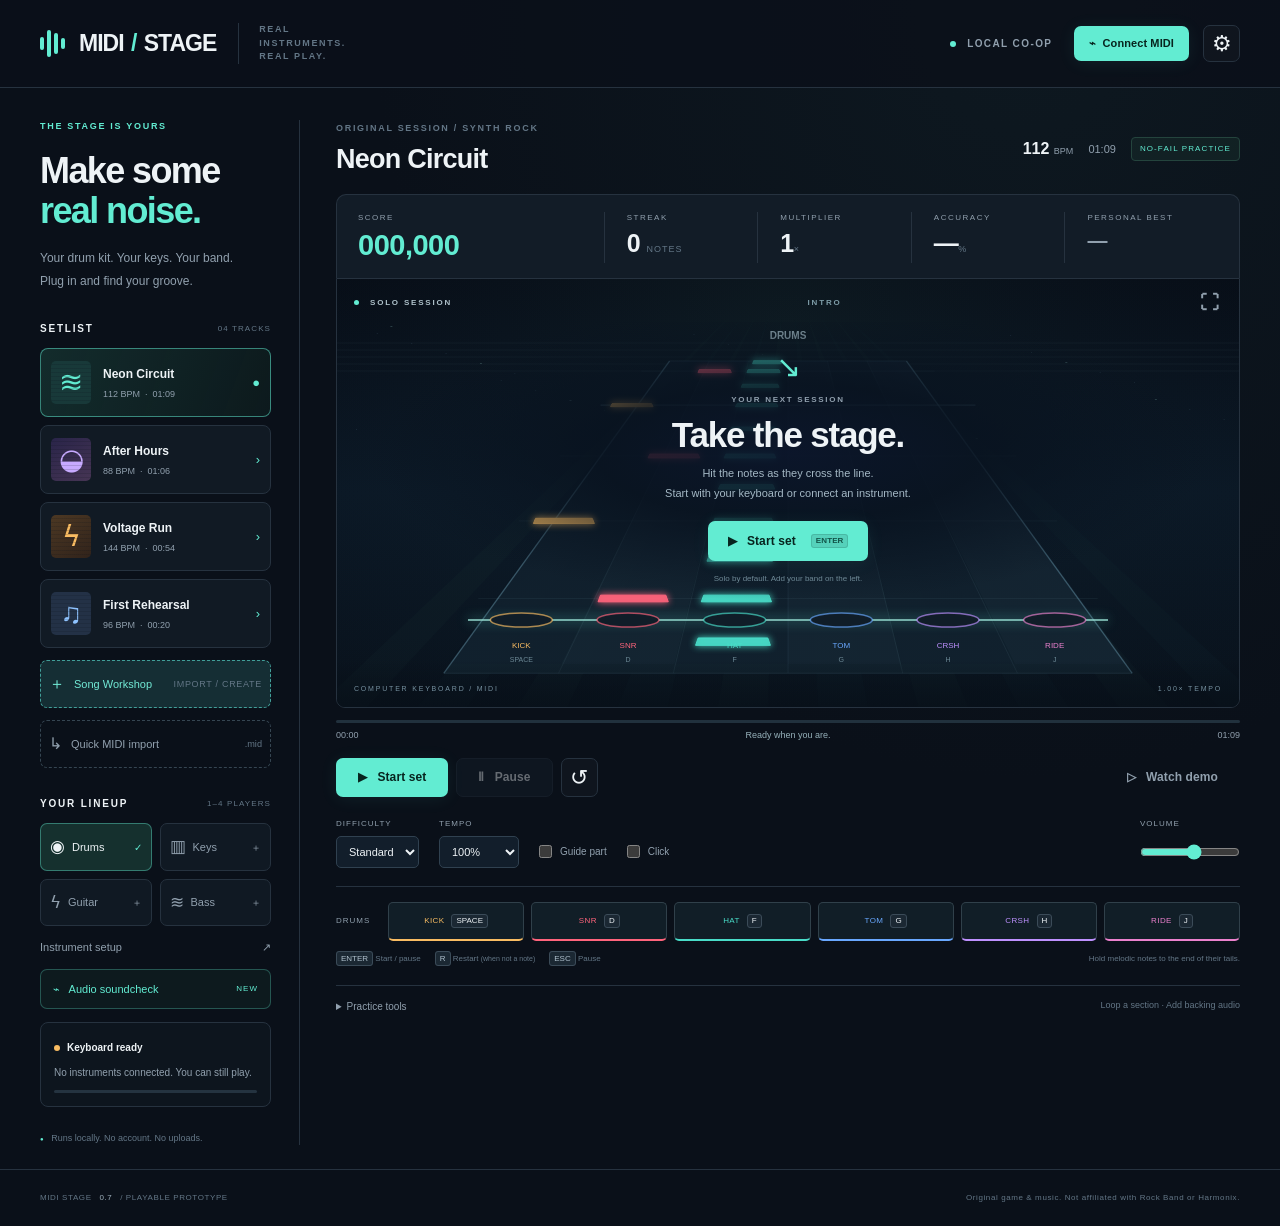
==== MIDI-Stage.html @ 4db961d8 "feat: add MIDI OUT hardware profiles and clock sync" ====
<!doctype html>
<html lang="en">
<head>
  <meta charset="utf-8"><meta name="viewport" content="width=device-width, initial-scale=1">
  <meta name="theme-color" content="#0a1019"><meta name="description" content="An original rhythm game for real MIDI instruments. Local co-op, note highways, and your own MIDI songs.">
  <title>MIDI Stage — Your instruments. Your stage.</title>
  <style>
:root{color-scheme:dark;--bg:#0a1019;--panel:#101923;--panel2:#151f2c;--line:#26323f;--text:#eef3f6;--muted:#91a0ae;--dim:#637686;--mint:#62ecd2;--rose:#ff647c;--amber:#f9bc62;--font:Inter,-apple-system,BlinkMacSystemFont,"Segoe UI",sans-serif}*{box-sizing:border-box}body{margin:0;background:radial-gradient(ellipse at 80% 0%,#13252b66,transparent 45%),var(--bg);color:var(--text);font-family:var(--font);font-size:14px;line-height:1.5}button,input,select{font:inherit}button,a,input,select,summary{-webkit-tap-highlight-color:transparent}button{cursor:pointer}button:disabled{cursor:not-allowed;opacity:.4}button:focus-visible,a:focus-visible,input:focus-visible,select:focus-visible,summary:focus-visible{outline:2px solid var(--mint);outline-offset:4px}button{color:inherit}a{color:inherit;text-decoration:none}.topbar{height:88px;border-bottom:1px solid var(--line);padding:0 40px;display:flex;align-items:center;justify-content:space-between;background:#0a1019cc}.brand{display:flex;gap:14px;align-items:center;font-size:23px;font-weight:850;letter-spacing:-1px;white-space:nowrap}.brand-slash{color:var(--mint);padding:0 2px}.brand small{font-size:9px;letter-spacing:1.6px;line-height:1.5;font-weight:600;color:var(--dim);max-width:100px;white-space:normal;margin-left:8px;padding-left:20px;border-left:1px solid var(--line)}.brand-bars{display:flex;align-items:center;gap:3px;height:28px}.brand-bars i{display:block;width:4px;background:var(--mint);border-radius:3px}.brand-bars i:nth-child(1){height:13px}.brand-bars i:nth-child(2){height:27px}.brand-bars i:nth-child(3){height:21px}.brand-bars i:nth-child(4){height:11px}.header-right{display:flex;align-items:center;gap:14px}.local-badge{font-size:10px;font-weight:700;letter-spacing:1.4px;color:var(--muted);margin-right:8px}.local-badge i,.stage-top i{display:inline-block;width:6px;height:6px;border-radius:50%;background:var(--mint);margin-right:7px}.button{height:43px;padding:0 21px;border:1px solid transparent;border-radius:7px;font-size:12px;font-weight:750;letter-spacing:.1px;display:inline-flex;align-items:center;justify-content:center;gap:6px;transition:background .15s,transform .15s}.button:hover:not(:disabled){transform:translateY(-1px)}.button.primary{color:#07241e;background:var(--mint);box-shadow:0 2px 18px #62ecd213}.button.primary:hover{background:#8bf6e1}.button.secondary{background:var(--panel2);border-color:var(--line)}.button.secondary:hover{background:#202d3b}.button.ghost{background:transparent;color:var(--muted)}.button.ghost:hover{background:#ffffff09;color:var(--text)}.button.small{height:35px;padding:0 14px;font-size:11px}.icon-button{background:#ffffff05;border:1px solid var(--line);border-radius:7px;width:37px;height:37px;font-size:22px;display:inline-flex;justify-content:center;align-items:center}.icon-button:hover{background:#ffffff0b}.layout{max-width:1600px;margin:0 auto;padding:32px 40px 24px;display:grid;grid-template-columns:260px minmax(0,1fr);gap:36px}.sidebar{border-right:1px solid var(--line);padding-right:28px}.eyebrow{font-size:9px;letter-spacing:1.7px;font-weight:750;color:var(--mint)}h1{font-size:36px;line-height:1.13;letter-spacing:-1.6px;margin:17px 0 15px;font-weight:750}h1 em{font-style:normal;color:var(--mint)}.intro{color:var(--muted);font-size:12px;line-height:1.9;margin-bottom:29px}.section-heading{display:flex;align-items:center;justify-content:space-between;margin:0 0 12px}.section-heading h2{font-size:10px;letter-spacing:1.8px;margin:0;font-weight:700}.section-heading>span{font-size:8px;letter-spacing:1.1px;color:var(--dim);white-space:nowrap}.setlist{display:flex;flex-direction:column;gap:8px}.song-card{display:flex;text-align:left;gap:12px;align-items:center;padding:12px 10px;border:1px solid var(--line);border-radius:8px;background:#111a24;width:100%;transition:border .15s}.song-card:hover{border-color:#5c7f82}.song-card.selected{background:linear-gradient(110deg,#183a36aa,#10252277);border-color:#62ecd281}.song-art{width:40px;height:43px;border-radius:5px;flex-shrink:0;position:relative;overflow:hidden;background:#183939;color:var(--mint);display:flex;align-items:center;justify-content:center;font-size:29px;font-weight:250}.song-art:after{content:'';position:absolute;inset:0;background:repeating-linear-gradient(0deg,transparent,transparent 3px,#0a10194d 4px)}.song-art.a1{background:linear-gradient(145deg,#292449,#463554);color:#c7aaff}.song-art.a2{background:linear-gradient(145deg,#4c3823,#31231b);color:var(--amber)}.song-art.a3{background:#233146;color:#8fc3ff}.song-card strong{display:block;font-size:12px;font-weight:650}.song-card small{display:block;color:var(--muted);font-size:9px;margin-top:5px}.song-card .song-indicator{margin-left:auto;font-size:13px;color:var(--mint)}.import-button{border:1px dashed #354551;background:transparent;color:var(--muted);font-size:11px;border-radius:7px;width:100%;padding:11px 8px;margin-top:12px;text-align:left;display:flex;align-items:center;gap:9px}.import-button>span{font-size:16px}.import-button small{margin-left:auto;color:var(--dim)}.import-button:hover{border-color:var(--mint);color:var(--mint)}.band-heading{margin-top:28px}.band-pick{display:grid;grid-template-columns:1fr 1fr;gap:8px}.part-toggle{border:1px solid var(--line);background:var(--panel);border-radius:7px;padding:10px 9px;text-align:left;display:flex;align-items:center;gap:7px;font-size:11px;color:var(--muted)}.part-toggle .part-icon{font-size:17px}.part-toggle .tick{margin-left:auto;font-size:10px}.part-toggle[aria-pressed="true"]{border-color:#62ecd266;color:var(--text);background:#15302e}.part-toggle[aria-pressed="true"] .tick{color:var(--mint)}.setup-link{display:flex;justify-content:space-between;align-items:center;width:100%;background:none;border:0;padding:13px 0;color:var(--muted);font-size:11px}.setup-link:hover{color:var(--mint)}.input-card{border:1px solid var(--line);background:#111a2480;border-radius:8px;margin-top:13px;padding:13px}.input-card strong{font-size:10px;font-weight:600}.status-dot{display:inline-block;background:var(--amber);width:6px;height:6px;border-radius:50%;margin-right:7px}.status-dot.connected{background:var(--mint);box-shadow:0 0 7px #62ecd270}.input-card p{font-size:10px;line-height:1.65;color:var(--muted);margin:8px 0}.velocity-track{height:3px;background:#243340;border-radius:3px}.velocity-track>span{display:block;width:0;height:100%;background:var(--mint);transition:width .15s}.sidebar-foot{margin-top:25px;color:var(--dim);font-size:9px}.sidebar-foot>span{color:var(--mint);font-size:6px;margin-right:5px}.session-heading{display:flex;align-items:center;justify-content:space-between;padding-top:2px;margin-bottom:18px}.session-heading .eyebrow{color:var(--dim)}.session-heading h2{font-size:27px;letter-spacing:-.75px;line-height:1.25;margin:7px 0 0;font-weight:700}.song-meta{display:flex;gap:15px;align-items:center}.song-meta strong{font-size:16px;font-weight:600}.song-meta small{font-size:9px;color:var(--muted);font-weight:500}.song-meta>span{font-size:11px;color:var(--muted)}.song-meta .no-fail{font-size:8px;letter-spacing:1.1px;padding:5px 8px;background:#19332f66;color:var(--mint);border:1px solid #24443d;border-radius:4px}.hud{display:grid;grid-template-columns:1.6fr 1fr 1fr 1fr 1fr;padding:17px 21px 15px;border:1px solid var(--line);border-bottom:0;border-radius:10px 10px 0 0;background:#121c27}.hud>div{padding-left:22px;border-left:1px solid var(--line)}.hud>div:first-child{padding-left:0;border:0}.hud span{display:block;font-size:8px;letter-spacing:1.5px;color:var(--muted);margin-bottom:4px}.hud strong{font-size:25px;line-height:1.2;font-weight:650;letter-spacing:-.5px;font-variant-numeric:tabular-nums}.hud small{font-size:9px;color:var(--dim);font-weight:500;letter-spacing:1px}.hud .score-stat strong{color:var(--mint);font-size:29px}.hud .best-stat strong{font-size:20px;color:var(--muted)}.stage{height:430px;background:#070f17;position:relative;border:1px solid var(--line);border-radius:0 0 9px 9px;overflow:hidden;isolation:isolate}.stage canvas{display:block;width:100%;height:100%}.stage-top{position:absolute;z-index:2;inset:14px 17px auto;display:flex;align-items:center;justify-content:space-between;font-size:8px;font-weight:600;letter-spacing:1.8px;color:#7e9da8;pointer-events:none}.stage-top>span:first-child{color:#b0c3cc}.stage-top i{width:5px;height:5px}.fullscreen{pointer-events:auto;background:transparent;border:0;color:var(--muted);font-size:19px;padding:0 3px;line-height:1}.stage-bottom{position:absolute;inset:auto 17px 13px;display:flex;align-items:center;justify-content:space-between;font-size:7px;letter-spacing:1.8px;color:#76909f;pointer-events:none}.stage-overlay{position:absolute;z-index:3;inset:43px 0 95px;display:flex;flex-direction:column;align-items:center;justify-content:center;text-align:center;background:radial-gradient(ellipse at 50% 45%,#0b152aef 0%,#08121fd9 30%,transparent 66%);pointer-events:none}.stage-overlay>*{pointer-events:auto}.stage-overlay[hidden]{display:none}.overlay-mark{font-size:30px;color:var(--mint);line-height:1.2;margin-bottom:9px;font-weight:300}.stage-overlay .eyebrow{font-size:8px;color:var(--muted)}.stage-overlay h3{margin:8px 0 8px;font-size:35px;line-height:1.2;letter-spacing:-1.2px;font-weight:650}.stage-overlay p{font-size:11px;color:#a4b8c5;line-height:1.8;margin:0 0 17px}.stage-overlay .button{height:40px;padding:0 19px}.stage-overlay kbd{margin-left:9px;background:#0a292522;color:#125448;border:1px solid #13544933}.overlay-hint{font-size:8px;color:#6e8996;margin-top:12px}.countdown{position:absolute;inset:25% 0 auto;text-align:center;pointer-events:none;font-size:83px;font-weight:750;line-height:1;letter-spacing:-4px;color:var(--mint);text-shadow:0 0 40px #62ecd240}.countdown small{display:block;font-size:11px;font-weight:600;letter-spacing:3px;margin-top:14px;color:var(--muted)}.progress-wrap{padding-top:12px}.progress-line{height:3px;background:#21313d;border-radius:5px;overflow:hidden}.progress-line>span{display:block;width:0;height:100%;background:var(--mint)}.progress-labels{display:flex;justify-content:space-between;margin:6px 0 15px;color:var(--muted);font-size:9px;font-variant-numeric:tabular-nums}.progress-labels>span:nth-child(2){color:#95b0b9}.transport{display:flex;justify-content:space-between;align-items:center;gap:12px}.transport-main{display:flex;align-items:center;gap:8px}.transport .button{height:39px}.transport .icon-button{height:39px}.session-controls{display:flex;align-items:end;gap:20px;margin-top:21px;padding-bottom:18px;border-bottom:1px solid var(--line)}label{font-size:10px;color:var(--muted)}.session-controls>label:not(.check){display:flex;flex-direction:column;gap:6px;font-size:8px;letter-spacing:1px}select,input[type="number"]{color:var(--text);background:#121e2b;border:1px solid #304150;border-radius:5px;padding:6px 8px;height:32px;font-size:11px;min-width:80px}select{cursor:pointer}input[type="checkbox"]{accent-color:var(--mint);width:13px;height:13px;margin:0 6px 0 0}label.check{display:flex;align-items:center;gap:2px;font-size:10px;white-space:nowrap;height:32px}.volume-label{margin-left:auto;min-width:90px}.volume-label input{width:100px;height:32px;accent-color:var(--mint);margin:0}.pads{margin-top:15px;display:flex;flex-direction:column;gap:10px}.pad-group{display:flex;align-items:center;gap:7px}.pad-group-name{font-size:8px;letter-spacing:1px;min-width:45px;color:var(--muted)}.pad{flex:1;min-width:0;height:39px;display:flex;align-items:center;justify-content:center;gap:7px;border:1px solid #30404a;border-bottom:2px solid var(--pad-color,var(--mint));border-radius:5px;background:#111e27;color:var(--pad-color,var(--mint));font-size:8px;letter-spacing:.4px;touch-action:none}.pad kbd{font-size:8px;letter-spacing:0;color:var(--text)}.pad.flash,.pad:active{background:color-mix(in srgb,var(--pad-color) 24%,#132029);box-shadow:0 0 14px color-mix(in srgb,var(--pad-color) 17%,transparent)}.keyboard-hint{margin-top:12px;display:flex;gap:14px;align-items:center;flex-wrap:wrap;color:var(--dim);font-size:8px}.keyboard-hint span:last-child{margin-left:auto}.keyboard-hint small{font-size:7px}kbd{font-family:var(--font);border:1px solid #3b4b58;background:#1b2833;border-radius:3px;padding:2px 4px;font-size:8px;color:#b1c2ce;line-height:1}.practice-tools{margin-top:20px;border-top:1px solid var(--line);padding-top:13px}.practice-tools summary{font-size:10px;color:var(--muted);cursor:pointer}.practice-tools summary>span{float:right;font-size:9px;color:var(--dim)}.practice-row{display:flex;gap:12px;align-items:end;flex-wrap:wrap;margin-top:15px}.practice-row>label:not(.check){display:flex;flex-direction:column;gap:4px;font-size:9px}.practice-row input[type="number"]{width:90px}.practice-row .check{height:34px}.practice-tools p{color:var(--dim);font-size:9px}footer{max-width:1520px;margin:auto;padding:22px 40px;display:flex;justify-content:space-between;border-top:1px solid var(--line);font-size:8px;color:var(--dim);letter-spacing:.6px}footer b{color:#9eafbb;font-weight:500;margin:0 5px}dialog{background:#101a26;border:1px solid #344957;border-radius:13px;color:var(--text);padding:26px;box-shadow:0 30px 120px #0009;max-height:90vh;overflow-y:auto;width:min(860px,94vw)}dialog::backdrop{background:#03070ce0;backdrop-filter:blur(6px)}.dialog-heading{display:flex;justify-content:space-between;align-items:center;gap:20px}.dialog-heading h2{font-size:25px;letter-spacing:-.8px;margin:5px 0;font-weight:650}.dialog-heading .icon-button{font-size:27px;flex-shrink:0}.dialog-intro,dialog>p{color:var(--muted);font-size:12px;line-height:1.8}.route-card{border:1px solid var(--line);border-radius:8px;padding:16px;margin-top:13px;background:#131f2d}.route-title{display:flex;justify-content:space-between;align-items:center;margin-bottom:12px}.route-title strong{font-size:14px;font-weight:650}.route-title button{border:0;background:none;color:var(--muted);font-size:10px}.route-fields{display:grid;grid-template-columns:1.3fr .7fr 1.2fr 1fr;gap:12px}.route-fields label{display:flex;flex-direction:column;gap:5px;font-size:9px}.route-fields select{width:100%;min-width:0}.mapping-pads{display:flex;gap:7px;flex-wrap:wrap;margin-top:13px}.learn-button{background:#0b1722;border:1px solid #344551;border-bottom-color:var(--pad-color);border-radius:5px;padding:7px 12px;min-width:55px;color:var(--pad-color);font-size:9px}.learn-button small{display:block;color:var(--dim);font-size:8px;margin-top:3px}.learn-button.learning{border-color:var(--mint);background:#24584c;color:#fff}.route-note{color:var(--dim);font-size:9px;margin:10px 0 0}.global-settings{display:grid;grid-template-columns:1fr 1fr 1fr;gap:18px;border-top:1px solid var(--line);margin-top:24px;padding-top:20px;align-items:center}.global-settings>label:not(.check){display:flex;flex-direction:column;gap:6px}.global-settings small{font-size:8px;color:var(--dim)}.global-settings input[type="number"]{width:100%}.global-settings>button{grid-column:3;grid-row:2}.dialog-footer{display:flex;justify-content:space-between;align-items:center;gap:20px;margin-top:25px;padding-top:20px;border-top:1px solid var(--line)}.dialog-footer>span{font-size:10px;color:var(--muted)}.warning{background:#e8a75313;border:1px solid #e8a75377;border-radius:6px;color:#f5c07a;padding:11px;font-size:11px;margin:14px 0}.calibration-dialog{width:min(550px,94vw);text-align:center}.calibration-dialog .dialog-heading{text-align:left}.calibration-pulse{height:115px;width:115px;border:1px solid #62ecd244;border-radius:50%;background:#1b3a3655;color:var(--mint);font-size:62px;line-height:110px;margin:24px auto;transition:background .05s,box-shadow .05s}.calibration-pulse.lit{background:#347465aa;box-shadow:0 0 40px #62ecd22a}.calibration-dialog>strong{display:block;font-size:12px;color:var(--mint);min-height:35px}.calibration-actions{display:flex;justify-content:center;gap:10px;margin:20px 0}.calibration-dialog .muted{font-size:10px;color:var(--dim)}.results-dialog{width:min(700px,94vw)}.result-score{font-size:60px;letter-spacing:-3px;color:var(--mint);font-weight:700;line-height:1.2;margin:22px 0 7px}.result-subtitle{font-size:12px;color:var(--muted)}.result-grid{display:grid;grid-template-columns:repeat(4,1fr);gap:10px;margin:24px 0}.result-grid>div{border:1px solid var(--line);border-radius:7px;padding:12px}.result-grid span{display:block;font-size:9px;color:var(--muted)}.result-grid strong{font-size:23px}.result-table{border-collapse:collapse;width:100%;font-size:11px}.result-table th{font-weight:500;font-size:9px;color:var(--muted);text-align:left}.result-table td,.result-table th{border-bottom:1px solid var(--line);padding:10px 4px}.result-advice{color:var(--muted);font-size:11px;line-height:1.7}.toast{position:fixed;bottom:22px;left:50%;transform:translate(-50%,20px);max-width:min(680px,90vw);background:#20363d;border:1px solid #557b80;border-radius:8px;padding:13px 19px;color:#e2f7f3;font-size:12px;z-index:1000;box-shadow:0 10px 35px #0007;opacity:0;pointer-events:none;transition:.2s}.toast.show{opacity:1;transform:translate(-50%,0)}[hidden]{display:none!important}.stage:fullscreen{height:100vh;width:100vw;border:0;border-radius:0}.stage:fullscreen .stage-top,.stage:fullscreen .stage-bottom{font-size:12px}.stage:fullscreen .stage-overlay{inset:15% 0 20%}@media(min-width:1500px){.stage{height:500px}.layout{grid-template-columns:285px minmax(0,1fr);gap:44px}.sidebar{padding-right:35px}h1{font-size:40px}}@media(max-width:1150px){.layout{padding:25px;gap:23px;grid-template-columns:220px minmax(0,1fr)}.sidebar{padding-right:20px}.topbar{padding:0 25px}.brand small{display:none}.hud{padding:15px}.hud>div{padding-left:12px}.hud .best-stat{display:none}.hud{grid-template-columns:1.5fr 1fr 1fr 1fr}.song-meta{gap:10px}.song-meta .no-fail{display:none}.session-controls{gap:13px}.pad{gap:4px}.pad-group-name{min-width:37px}h1{font-size:32px}.keyboard-hint span:last-child{margin-left:0}.stage{height:410px}}@media(max-width:850px){.layout{grid-template-columns:1fr;padding:22px 18px;gap:25px}.sidebar{border-right:0;padding:0;display:grid;grid-template-columns:1fr 1fr;gap:0 18px}.sidebar>.eyebrow,.sidebar>h1,.sidebar>.intro,.sidebar-foot,.sidebar>.section-heading:first-of-type{display:none}.sidebar>.setlist{grid-column:1/-1;display:grid;grid-template-columns:repeat(3,1fr);margin-bottom:8px}.sidebar>.import-button{grid-column:1/-1;margin:0 0 15px;justify-content:center;padding:7px}.import-button small{margin-left:0}.band-heading{grid-column:1;align-self:center;margin:0 0 8px}.band-pick{grid-column:1;grid-row:4;grid-template-columns:repeat(4,1fr);gap:5px}.part-toggle{padding:8px 5px;font-size:9px;gap:4px}.part-icon{display:none}.setup-link{grid-column:1;padding:8px 0}.input-card{grid-column:2;grid-row:3/6;margin:0}.session-heading{margin-bottom:15px}.stage{height:450px}.topbar{height:69px;padding:0 18px}.brand{font-size:21px}.local-badge{display:none}.header-right{gap:8px}.song-card{padding:9px 7px;gap:7px}.song-art{width:30px;height:34px}.song-card strong{font-size:10px}.song-card small{font-size:8px}.song-indicator{display:none}.route-fields{grid-template-columns:1fr 1fr}.global-settings{grid-template-columns:1fr 1fr}.global-settings>button{grid-column:2;grid-row:2}.song-meta{font-size:10px}footer{padding:18px;gap:16px;font-size:7px}.keyboard-hint{gap:10px}}@media(max-width:500px){.header-right #settingsTop{display:none}.brand{font-size:18px}.brand-bars{gap:2px}.brand-bars i{width:3px}.button.small{padding:0 10px}.sidebar>.setlist{gap:6px}.song-card{flex-direction:column;align-items:flex-start;gap:7px;padding:10px}.song-art{width:100%;height:22px;font-size:24px}.song-card small{margin-top:3px}.band-pick{grid-template-columns:1fr 1fr}.session-heading h2{font-size:23px}.song-meta{flex-direction:column;align-items:end;gap:0}.hud{padding:13px 11px;grid-template-columns:1.4fr 1fr .9fr .9fr}.hud>div{padding-left:9px}.hud strong{font-size:20px}.hud .score-stat strong{font-size:24px}.hud span{font-size:7px;letter-spacing:.8px}.hud small{font-size:7px}.stage{height:395px}.stage-overlay h3{font-size:29px}.stage-overlay p{font-size:10px}.stage-overlay{inset:48px 0 95px}.overlay-mark{font-size:24px;margin-bottom:6px}.stage-bottom{font-size:6px;letter-spacing:1px}.stage-top{font-size:7px;letter-spacing:1px}.transport-main{gap:6px}.transport .button{padding:0 12px;font-size:10px}.transport>.button{padding:0 6px}.session-controls{flex-wrap:wrap;gap:10px;align-items:end}.session-controls .volume-label{display:none}.session-controls select{min-width:78px}.pad-group{flex-wrap:wrap;gap:4px}.pad-group-name{width:100%;font-size:8px}.pad{height:34px;flex-direction:column;gap:4px;padding:3px;font-size:7px}.pad kbd{font-size:7px;padding:1px 3px}.practice-tools summary>span{font-size:8px}dialog{padding:20px}.global-settings{gap:12px}.dialog-footer{gap:12px}.result-grid{grid-template-columns:1fr 1fr}.calibration-actions{flex-direction:column}.keyboard-hint span:nth-child(2){display:none}}@media(prefers-reduced-motion:reduce){*,*:before,*:after{transition:none!important;scroll-behavior:auto!important}}

/* Explicit compact-layout placement keeps import and lineup controls in order. */
@media(max-width:850px){.sidebar>.section-heading:not(.band-heading){display:none}.sidebar>.setlist{grid-row:1}.sidebar>.import-button{grid-row:2}.sidebar>.band-heading{grid-row:3}.sidebar>.band-pick{grid-row:4}.sidebar>.setup-link{grid-row:5}.sidebar>.input-card{grid-row:3 / 6}}
@media(max-width:500px){.session-controls>label.volume-label{display:none}}

/* 0.2 — audio soundcheck. All input meters are driven by actual capture data. */
.soundcheck-link{display:flex;align-items:center;justify-content:space-between;width:100%;padding:11px 12px;margin:0 0 7px;border:1px solid #62ecd249;border-radius:7px;color:var(--mint);background:#17322b55;font-size:11px}.soundcheck-link small{font-size:8px;letter-spacing:1px}.soundcheck-dialog{width:min(940px,calc(100vw - 28px));max-width:940px;max-height:94vh;padding:28px 30px}.soundcheck-dialog .dialog-heading h2{font-size:29px;letter-spacing:-.7px;margin-top:6px}.sound-intro{font-size:13px;color:var(--muted);margin:8px 0 16px}.sound-scope{display:flex;gap:15px;align-items:center;padding:12px 14px;background:#f9bc6208;border:1px solid #f9bc6238;border-radius:8px}.sound-scope strong{font-size:9px;letter-spacing:1px;color:var(--amber);max-width:112px;flex-shrink:0}.sound-scope span{font-size:11px;color:#bdc8d0;line-height:1.7}.sound-toolbar{display:flex;gap:9px;align-items:center;flex-wrap:wrap;margin-top:20px}.sound-privacy{font-size:10px;color:var(--muted);line-height:1.7;margin:9px 0}.sound-status{font-size:11px;min-height:19px;color:var(--mint);margin:9px 0 16px}.sound-status.error{color:var(--rose)}.sound-cards{display:grid;grid-template-columns:1fr 1fr;gap:16px}.sound-card{min-width:0;background:linear-gradient(135deg,#14232a,#101923 70%);border:1px solid var(--line);border-radius:12px;padding:20px}.sound-card-head{display:flex;justify-content:space-between;align-items:center;margin-bottom:17px;gap:10px}.sound-card-head h3{font-size:19px;letter-spacing:-.4px;margin:4px 0 0}.sound-card-head .eyebrow{font-size:8px;letter-spacing:1.3px}.sound-badge{font-size:8px;letter-spacing:.8px;color:var(--muted);border:1px solid var(--line);padding:4px 6px;border-radius:5px;white-space:nowrap}.sound-badge.active{color:var(--mint);border-color:#62ecd24d;background:#62ecd20d}.sound-badge.error{color:var(--amber)}.sound-fields{display:grid;grid-template-columns:minmax(0,1.45fr) minmax(0,1fr);gap:10px}.sound-fields label,.sound-gate{font-size:8px;letter-spacing:1px;color:var(--muted)}.sound-fields select{width:100%;min-width:0;display:block;margin-top:6px;padding:9px 24px 9px 9px;font-size:11px;text-overflow:ellipsis;letter-spacing:0}.sound-capture-info{font-size:10px;line-height:1.6;min-height:33px;color:var(--muted);margin:8px 0 16px;overflow-wrap:anywhere}.sound-meter-label{display:flex;justify-content:space-between;align-items:center;font-size:8px;letter-spacing:1px;color:var(--muted);margin-bottom:6px}.sound-meter-label output{font-size:11px;letter-spacing:0;font-variant-numeric:tabular-nums;color:var(--text)}.sound-level{height:13px;border-radius:3px;background:#25323e;overflow:hidden}.sound-level>span{display:block;height:100%;width:0;background:linear-gradient(90deg,#388c85,var(--mint));transition:width .08s linear}.sound-level.clipping>span{background:var(--rose)}.sound-meter-scale{display:flex;justify-content:space-between;margin-top:4px;color:var(--dim);font-size:8px}.sound-tuner{display:flex;gap:19px;align-items:center;border-top:1px solid var(--line);border-bottom:1px solid var(--line);padding:13px 0;margin:16px 0 10px;min-height:90px}.sound-tuner>output{font-size:46px;letter-spacing:-2px;line-height:1.1;color:var(--mint);min-width:79px;font-variant-numeric:tabular-nums}.sound-tuner strong{display:block;font-size:12px;font-weight:600}.sound-tuner small{font-size:9px;color:var(--muted);display:block;margin-top:5px}.sound-signal{font-size:11px;min-height:38px;color:var(--muted);line-height:1.7}.sound-gate{display:block;margin-top:10px}.sound-gate>output{float:right;letter-spacing:0;font-size:10px}.sound-gate input{width:100%;display:block;accent-color:var(--mint);margin:8px 0 13px}.sound-card-foot{display:flex;align-items:center;justify-content:space-between;gap:8px}.sound-card-foot .button{height:36px;padding:0 15px;font-size:11px}.sound-card-foot small{font-size:8px;color:var(--dim);text-align:right}.sound-routing-note{font-size:10px;color:var(--muted);line-height:1.8;margin:14px 0 16px}.sound-midi{display:flex;justify-content:space-between;align-items:center;gap:18px;padding:15px 17px;background:#0c151f;border:1px solid var(--line);border-radius:9px}.sound-midi h3{font-size:12px;margin:0 0 4px}.sound-midi p{font-size:10px;color:var(--muted);margin:0;overflow-wrap:anywhere}.sound-midi small{font-size:9px;color:var(--dim);display:block;margin-top:5px}.sound-midi .button{flex-shrink:0}.sound-footer{margin-top:18px;gap:12px}.sound-footer>span{font-size:9px;color:var(--muted)}.sound-footer>div{display:flex;gap:7px;align-items:center}.soundcheck-dialog .warning{margin-bottom:14px}
@media(max-width:850px){.sidebar>.soundcheck-link{grid-column:1;grid-row:6}.soundcheck-dialog{padding:22px}.sound-card{padding:16px}.sound-card-head{flex-wrap:wrap;gap:6px}.sound-fields{grid-template-columns:1fr}.sound-capture-info{min-height:48px}.sound-card-foot{flex-wrap:wrap}.sound-card-foot small{text-align:left}}
@media(max-width:620px){.sound-cards{grid-template-columns:1fr}.soundcheck-dialog{padding:20px 16px}.soundcheck-dialog .dialog-heading h2{font-size:25px}.sound-fields{grid-template-columns:minmax(0,1.45fr) minmax(0,1fr)}.sound-capture-info{min-height:0}.sound-scope{align-items:flex-start}.sound-toolbar{gap:7px}.sound-toolbar .button{height:37px;padding:0 12px;font-size:10px}.sound-midi{align-items:flex-start;flex-direction:column;gap:10px}.sound-footer{align-items:flex-start;flex-direction:column}.sound-footer>div{width:100%;justify-content:space-between}}

/* v0.3 live-input status and per-player controls */
.live-inputs {display:grid;grid-template-columns:repeat(auto-fit,minmax(220px,1fr));gap:10px;margin:0 0 12px;}
.live-inputs[hidden]{display:none}.live-input {background:#10232c;border:1px solid #284b55;border-radius:10px;padding:12px 14px;display:grid;gap:5px;min-width:0;font-size:12px;}
.live-input strong{color:var(--mint);font-size:11px;letter-spacing:.08em}.live-input small{font-size:10px;color:var(--muted);line-height:1.5}.live-input span{overflow-wrap:anywhere}.live-input meter{width:100%;height:10px;}
.route-extended{display:grid;grid-template-columns:1fr 1fr;gap:12px;margin:12px 0}.route-extended label{display:grid;gap:6px;font-size:10px;color:var(--muted)}.route-extended small{font-size:10px;line-height:1.5}.sound-use{width:100%;margin-top:14px;white-space:normal}.pad:disabled{opacity:.45;cursor:default}
@media(max-width:560px){.route-extended{grid-template-columns:1fr}.live-inputs{grid-template-columns:1fr}}

/* Song Workshop — a dedicated arrangement workspace. */
.workshop-launch{border-color:#419e98!important;background:#152e34!important;color:#72ead6!important}.workshop-launch small{font-size:9px;letter-spacing:.7px}
.workshop-dialog{width:min(1240px,96vw);max-width:96vw;max-height:94vh;padding:28px;background:#0c1521;color:#e6eef7;border:1px solid #304456;border-radius:18px;overflow:auto}.workshop-dialog::backdrop{background:#030911de;backdrop-filter:blur(6px)}
.workshop-dialog .dialog-heading h2{font-size:30px}.ws-intro{font-size:14px;color:#9daec1;margin:8px 0 20px}.ws-import{display:flex;gap:10px;align-items:center;flex-wrap:wrap;padding:17px;border:1px dashed #3c6072;border-radius:12px;background:#122432}.ws-import>div{display:grid;gap:5px;margin-right:auto}.ws-import strong{font-size:15px}.ws-import span{font-size:12px;color:#a6bfd0}.ws-import.dragging{border-color:#49dcc8;background:#1b3d42}.ws-status{border-left:3px solid #49dcc8;background:#14282f;color:#c6e8e5;padding:11px 15px;min-height:42px;font-size:13px;line-height:1.5}
.ws-layout{display:grid;grid-template-columns:288px minmax(0,1fr);gap:24px;margin-top:22px}.ws-inspector{border-right:1px solid #28394b;padding-right:22px}.ws-layout h3{font-size:12px;letter-spacing:1px;text-transform:uppercase;color:#d1e6ed;margin:0 0 16px}.ws-layout label{font-size:11px;font-weight:600;letter-spacing:.3px;color:#a8bcd0;display:grid;gap:7px;margin:0 0 12px}.ws-layout input:not([type=checkbox]):not([type=range]),.ws-layout select{min-width:0;width:100%;height:36px;background:#101f2e;color:#eff6fa;border:1px solid #34475c;border-radius:7px;padding:6px 9px;font-size:12px}.ws-layout input:focus,.ws-layout select:focus{outline:2px solid #49dcc8;outline-offset:2px}.ws-layout .check{display:flex;align-items:center;gap:7px;font-weight:400;line-height:1.4;letter-spacing:0}.ws-layout input[type=checkbox]{accent-color:#49dcc8}.ws-pair{display:grid;grid-template-columns:1fr 1fr;gap:10px}.ws-actions{display:flex;gap:7px;flex-wrap:wrap;align-items:center}.ws-small{font-size:11px;line-height:1.55;color:#9aafc2;margin:10px 0 16px}.ws-small strong{color:#f6ca85}.ws-audio-box{display:grid;gap:10px;border:1px solid #2d4154;padding:14px;border-radius:9px;margin:18px 0}.ws-audio-box strong{font-size:12px;overflow-wrap:anywhere}.ws-audio-box label{margin-bottom:0}.ws-track{padding-bottom:9px;border-bottom:1px solid #253748}.ws-track>span{line-height:1.5;overflow-wrap:anywhere}.ws-track small{color:#789bb5}.ws-generator{margin-top:20px;border-top:1px solid #314356;padding-top:16px}.ws-generator summary{cursor:pointer;color:#d1e6ed;font-size:12px;font-weight:700;letter-spacing:.5px}.ws-roles{display:grid;grid-template-columns:1fr 1fr}.ws-roots{display:grid;gap:0}.ws-editor-heading{display:flex;justify-content:space-between;gap:10px;align-items:flex-start}.ws-editor-heading h3{margin-bottom:6px}.ws-editor-heading .ws-small{margin-top:8px}.ws-tabs{display:grid;grid-template-columns:repeat(4,1fr);gap:8px;margin:0 0 16px}.ws-tabs button{border:1px solid #334a60;color:#acbfd2;background:#122132;border-radius:8px;padding:12px 8px;font-size:12px;font-weight:600;cursor:pointer}.ws-tabs button[aria-pressed=true]{color:#6ee9d0;border-color:#4caa9f;background:#173438}.ws-tabs span{display:block;font-size:17px;margin-top:5px;color:#eff7fb}.ws-editor-tools{display:flex;gap:12px;align-items:end;flex-wrap:wrap}.ws-editor-tools label{width:105px;margin-bottom:12px}.ws-editor-tools .button{margin-bottom:12px}#wsCanvas{display:block;width:100%;height:auto;background:#080f19;border:1px solid #31465a;border-radius:9px;cursor:crosshair}.ws-position{display:flex;align-items:center;gap:10px;margin:8px 0 18px}.ws-position input{flex:1;min-width:50px;accent-color:#49dcc8}.ws-position output{font-size:11px;color:#a7bacd;min-width:115px;text-align:right}.ws-position .icon-button{width:28px;height:28px}.ws-note-form{display:grid;grid-template-columns:1fr 1.5fr 1fr .8fr;gap:10px}.ws-note-list{margin-top:12px!important}.ws-preview{display:flex;gap:8px;align-items:center;flex-wrap:wrap;border-top:1px solid #2c4052;margin-top:18px;padding-top:16px}.ws-preview .check{margin:0}.ws-preview output{font-size:13px;color:#72e2d0;margin-left:auto}.ws-review{font-size:12px;line-height:1.5;padding:12px 14px;background:#1a2332;border:1px solid #3b495d;border-radius:8px;color:#c4d7e8}.ws-library{margin-top:24px}.ws-library-row{display:flex;align-items:center;gap:8px;border-bottom:1px solid #253747;padding:10px 0}.ws-library-row>div{flex:1;min-width:0}.ws-library-row strong{display:block;font-size:13px;overflow-wrap:anywhere}.ws-library-row small{display:block;font-size:11px;color:#8fa8be;margin-top:6px}.ws-library-row .button{flex-shrink:0}#wsLibrary{font-size:13px;color:#a0b4c7}.ws-footer{position:sticky;bottom:-28px;background:#0c1521f5;border-top:1px solid #385065;margin-top:24px;padding-top:17px;padding-bottom:10px;display:flex;align-items:center;justify-content:space-between;gap:10px;z-index:2}.ws-footer>div{display:flex;gap:8px;flex-wrap:wrap}.ws-footer>span{font-size:11px;color:#9eb7c9;max-width:240px}.workshop-dialog button:disabled{opacity:.42;cursor:not-allowed}.workshop-dialog button:focus-visible{outline:2px solid #7be8d7;outline-offset:3px}
@media(max-width:900px){.ws-layout{grid-template-columns:235px minmax(0,1fr);gap:16px}.ws-inspector{padding-right:14px}.ws-note-form{grid-template-columns:1fr 1fr}.ws-footer{position:static;flex-direction:column;align-items:stretch}.ws-footer>span{max-width:none}.ws-editor-tools label{width:85px}}
@media(max-width:650px){.workshop-dialog{padding:16px;width:96vw;max-height:96vh}.ws-layout{grid-template-columns:1fr}.ws-inspector{border-right:0;border-bottom:1px solid #314356;padding:0 0 16px}.ws-import{padding:12px}.ws-import .button{font-size:12px}.ws-tabs{gap:5px}.ws-tabs button{padding:9px 3px;font-size:11px}.ws-position{gap:4px}.ws-position output{min-width:104px}.ws-footer>div .button{flex:1;min-width:135px}.ws-preview .button{font-size:11px}.ws-roots{grid-template-columns:1fr 1fr 1fr;gap:7px}.ws-generator .ws-small{font-size:12px}}

/* Quick audio import: keep the common path separate from the full chart editor. */
.ws-quick-options{display:flex;align-items:center;gap:18px;flex-wrap:wrap;padding:18px 20px;border:1px solid #294050;border-radius:12px;margin:18px 0;background:#0c1c28}.ws-quick-options>div{flex:1;min-width:235px}.ws-quick-options strong{font-size:12px;letter-spacing:.08em;color:#cee8ea}.ws-quick-options .ws-roles{margin-top:9px}.ws-quick-options>label:not(.check){min-width:190px;font-size:11px;color:#b3c4d1;display:grid;gap:6px}.ws-quick-options>label.check{flex-basis:100%;margin:0}.ws-quick-options select,.ws-quick-controls input{background:#09131e;color:#e2f0f4;border:1px solid #304557;border-radius:7px;padding:10px;min-height:40px}.ws-analysis-progress{padding:20px;background:#10252e;border:1px solid #2a5b5c;border-radius:12px;margin:16px 0}.ws-analysis-progress>div{display:flex;justify-content:space-between;align-items:center;gap:12px}.ws-analysis-progress progress{width:100%;height:12px;margin:14px 0;accent-color:#70e2b0}.ws-analysis-progress small{color:#a6bbca}.ws-quick-ready{padding:24px;margin:16px 0 20px;border:1px solid #356454;border-radius:14px;background:linear-gradient(120deg,#122d29,#101c2b)}.ws-quick-heading{display:flex;justify-content:space-between;align-items:start;gap:16px}.ws-quick-heading h3{font-size:25px;margin:8px 0;color:#e5f7ef}.ws-quick-heading p{color:#b1c9c9;font-size:13px}.ws-pulse-badge{padding:8px 12px;border:1px solid #507a64;background:#1b4035;color:#b7efd2;white-space:nowrap;border-radius:20px;font-size:11px}.ws-pulse-badge[data-confidence=low]{background:#413624;color:#f2d6a2;border-color:#6a583a}.ws-quick-scope{font-size:12px;line-height:1.65;color:#bcd3d5;margin:18px 0}.ws-quick-controls{display:flex;align-items:end;gap:10px;flex-wrap:wrap}.ws-quick-controls label{font-size:11px;color:#b3c4d1;display:grid;gap:7px}.ws-quick-controls input{width:150px}.ws-quick-ready .ws-actions{margin-top:18px;align-items:center}.ws-quick-ready .ws-actions>.primary{margin-left:auto}.ws-advanced{border-top:1px solid #293e4c;padding-top:16px}.ws-advanced>summary{cursor:pointer;color:#a2b7c7;font-size:13px;padding:4px 0 18px;line-height:1.7}.ws-advanced[open]>summary{color:#d5efec}.ws-quick-ready .check{font-size:11px}#wsAnalysisProgress[hidden],#wsQuickReady[hidden]{display:none}@media(max-width:650px){.ws-quick-options{padding:14px;gap:12px}.ws-quick-heading{display:block}.ws-pulse-badge{display:inline-block;margin-top:8px}.ws-quick-ready{padding:16px}.ws-quick-heading h3{font-size:22px}.ws-quick-ready .ws-actions{display:grid;grid-template-columns:1fr 1fr}.ws-quick-ready .ws-actions>.primary{margin:0}.ws-quick-ready .ws-actions>.check{grid-column:1/-1}.ws-quick-controls{gap:8px}.ws-quick-controls input{width:125px}.ws-quick-controls .button{padding:10px}.ws-quick-options>label:not(.check){min-width:0;width:100%}}

.ws-quick-visual{margin:10px 0 18px}#wsQuickCanvas{display:block;width:100%;height:auto;min-height:105px;background:#0a1822;border:1px solid #28424b;border-radius:9px}.ws-quick-visual p{margin:6px 0 0}.ws-quick-ready .ws-quick-scope{margin-bottom:12px}

.hardware-global{border-top:1px solid var(--line);margin-top:22px;padding-top:18px}.hardware-heading{display:flex;align-items:center;justify-content:space-between;gap:12px}.hardware-heading h3{font-size:17px;margin:4px 0}.hardware-global>p{font-size:10px;color:var(--dim);margin:5px 0 13px}.hardware-fields{display:grid;grid-template-columns:1.15fr 1fr 1fr;gap:12px;align-items:end}.hardware-fields>label:not(.check){display:grid;gap:5px;font-size:9px}.hardware-fields select{width:100%;min-width:0}.hardware-global>small{display:block;margin-top:9px;color:var(--dim);font-size:9px}.hardware-route{margin-top:13px;padding-top:12px;border-top:1px dashed #334654}.hardware-route-title{display:flex;align-items:center;justify-content:space-between;gap:12px;margin-bottom:8px}.hardware-route-title strong{font-size:9px;letter-spacing:1.2px;color:var(--mint)}.hardware-route-grid{display:grid;grid-template-columns:1.35fr .55fr .9fr .75fr .7fr;gap:9px;align-items:end}.hardware-route-grid label{display:grid;gap:5px;font-size:8px}.hardware-route-grid select,.hardware-route-grid input{width:100%;min-width:0}.hardware-route-actions{display:flex;align-items:center;gap:8px;margin-top:8px}.hardware-route-actions .check{height:auto}.hardware-route-actions small{font-size:8px;color:var(--dim)}
@media(max-width:850px){.hardware-fields{grid-template-columns:1fr 1fr}.hardware-route-grid{grid-template-columns:1fr 1fr 1fr}.hardware-route-grid label:first-child{grid-column:span 2}}
@media(max-width:560px){.hardware-fields,.hardware-route-grid{grid-template-columns:1fr}.hardware-route-grid label:first-child{grid-column:auto}.hardware-heading{align-items:flex-start;flex-direction:column}.hardware-route-actions{align-items:flex-start;flex-direction:column}}

</style>
  
</head>
<body>
  <header class="topbar">
    <a class="brand" href="#" aria-label="MIDI Stage home"><span class="brand-bars" aria-hidden="true"><i></i><i></i><i></i><i></i></span><span>MIDI<span class="brand-slash"> / </span>STAGE</span><small>REAL INSTRUMENTS. REAL PLAY.</small></a>
    <div class="header-right"><span class="local-badge"><i></i> LOCAL CO-OP</span><button id="connectMIDI" class="button primary small"><span aria-hidden="true">⌁</span> Connect MIDI</button><button id="settingsTop" class="icon-button" aria-label="Instrument settings">⚙</button></div>
  </header>
  <main class="layout">
    <aside class="sidebar">
      <div class="eyebrow">THE STAGE IS YOURS</div>
      <h1>Make some<br><em>real noise.</em></h1>
      <p class="intro">Your drum kit. Your keys. Your band.<br>Plug in and find your groove.</p>
      <div class="section-heading"><h2>SETLIST</h2><span id="songCount">03 TRACKS</span></div>
      <div id="setlist" class="setlist" aria-label="Choose a song"></div>
      <button id="openWorkshop" class="import-button workshop-launch"><span>＋</span> Song Workshop <small>IMPORT / CREATE</small></button>
      <button id="importButton" class="import-button"><span>↳</span> Quick MIDI import <small>.mid</small></button>
      <input id="midiFile" type="file" accept=".mid,.midi,audio/midi,audio/x-midi" hidden>
      <div class="section-heading band-heading"><h2>YOUR LINEUP</h2><span>1–4 PLAYERS</span></div>
      <div id="bandPick" class="band-pick" aria-label="Enable player parts"></div>
      <button id="openSetup" class="setup-link">Instrument setup <span>↗</span></button>
      <button id="openSoundcheck" class="soundcheck-link"><span>⌁ &nbsp; Audio soundcheck</span><small>NEW</small></button>
      <div class="input-card"><div><span class="status-dot" id="midiDot"></span><strong id="midiStatus">Keyboard ready</strong></div><p id="lastMIDI">No instruments connected. You can still play.</p><div class="velocity-track"><span id="velocityBar"></span></div></div>
      <div class="sidebar-foot"><span>●</span> Runs locally. No account. No uploads.</div>
    </aside>
    <section class="play-area" aria-label="Rhythm game">
      <div class="session-heading"><div><div class="eyebrow" id="songTag">ORIGINAL SESSION / SYNTH ROCK</div><h2 id="songTitle">Neon Circuit</h2></div><div class="song-meta"><strong id="bpmLabel">112 <small>BPM</small></strong><span id="durationLabel">01:09</span><span class="no-fail">NO-FAIL PRACTICE</span></div></div>
      <div class="hud" aria-live="off"><div class="score-stat"><span>SCORE</span><strong id="score">000,000</strong></div><div><span>STREAK</span><strong id="combo">0 <small>NOTES</small></strong></div><div><span>MULTIPLIER</span><strong id="multiplier">1<small>×</small></strong></div><div><span>ACCURACY</span><strong id="accuracy">—<small>%</small></strong></div><div class="best-stat"><span>PERSONAL BEST</span><strong id="best">—</strong></div></div>
      <div id="liveInputs" class="live-inputs" aria-label="Live guitar and bass" hidden></div>
      <div id="stage" class="stage">
        <div class="stage-top"><span id="stageMode"><i></i> SOLO SESSION</span><span id="sectionName">INTRO</span><button id="fullscreen" aria-label="Toggle full screen" class="fullscreen">⛶</button></div>
        <canvas id="stageCanvas" role="img" aria-label="Notes travel down each instrument highway. Hit the matching pad when a note reaches the glowing strike line."></canvas>
        <div id="stageOverlay" class="stage-overlay"><div class="overlay-mark" aria-hidden="true">↘</div><div class="eyebrow">YOUR NEXT SESSION</div><h3>Take the stage.</h3><p>Hit the notes as they cross the line.<br>Start with your keyboard or connect an instrument.</p><button id="overlayStart" class="button primary">▶ &nbsp; Start set <kbd>ENTER</kbd></button><span class="overlay-hint">Solo by default. Add your band on the left.</span></div>
        <div id="countdown" class="countdown" aria-live="polite"></div>
        <div class="stage-bottom"><span id="inputMode">COMPUTER KEYBOARD / MIDI</span><span id="speedBadge">1.00× TEMPO</span></div>
      </div>
      <div class="progress-wrap"><div class="progress-line"><span id="progressFill"></span></div><div class="progress-labels"><span id="elapsed">00:00</span><span id="runStatus" role="status">Ready when you are.</span><span id="remaining">01:09</span></div></div>
      <div class="transport"><div class="transport-main"><button id="start" class="button primary">▶ &nbsp; Start set</button><button id="pause" class="button secondary" disabled>Ⅱ &nbsp; Pause</button><button id="restart" class="icon-button" aria-label="Restart song" title="Restart (R)">↺</button></div><button id="demo" class="button ghost">▷ &nbsp; Watch demo</button></div>
      <div class="session-controls"><label>DIFFICULTY<select id="difficulty"><option value="chill">Chill</option><option value="standard" selected>Standard</option><option value="expert">Expert</option></select></label><label>TEMPO<select id="speed"><option value="0.5">50%</option><option value="0.75">75%</option><option value="1" selected>100%</option><option value="1.25">125%</option></select></label><label class="check"><input type="checkbox" id="guide"> Guide part</label><label class="check"><input type="checkbox" id="metronome"> Click</label><label class="volume-label">VOLUME<input type="range" id="volume" min="0" max="100" value="55" aria-label="Master volume"></label></div>
      <div id="pads" class="pads" aria-label="Playable input pads"></div>
      <div class="keyboard-hint"><span><kbd>ENTER</kbd> Start / pause</span><span><kbd>R</kbd> Restart <small>(when not a note)</small></span><span><kbd>ESC</kbd> Pause</span><span>Hold melodic notes to the end of their tails.</span></div>
      <details class="practice-tools"><summary>Practice tools <span>Loop a section · Add backing audio</span></summary><div class="practice-row"><label class="check"><input type="checkbox" id="loop"> Loop</label><label>From (sec)<input id="loopStart" type="number" min="0" step="0.5" value="0"></label><label>To (sec)<input id="loopEnd" type="number" min="1" step="0.5" value="17.1"></label><button id="audioButton" class="button secondary small">Add backing audio</button><input id="audioFile" type="file" accept="audio/*" hidden><button id="clearAudio" class="button ghost small" hidden>Clear audio</button><label>Audio starts at (sec)<input id="audioOffset" type="number" value="0" step="0.01" min="-120" max="120"></label></div><p id="audioStatus">MIDI tracks are synthesized locally. Optional audio must match your chart; it is not automatically transcribed or aligned.</p></details>
    </section>
  </main>
  <footer><span>MIDI STAGE <b>0.7</b> / PLAYABLE PROTOTYPE</span><span>Original game & music. Not affiliated with Rock Band or Harmonix.</span></footer>
  <dialog id="setupDialog" class="setup-dialog"><div class="dialog-heading"><div><div class="eyebrow">PLUG IN. MAP IT. PLAY.</div><h2>Your instrument rack</h2></div><button data-close="setupDialog" class="icon-button" aria-label="Close instrument settings">×</button></div><p class="dialog-intro">Assign each player a different device or MIDI channel. Select “Any channel” for a dedicated controller. Settings save on this browser.</p><div id="routeWarning" class="warning" hidden></div><div id="routeSettings"></div><div class="global-settings"><label>Ignore velocities below<input id="minVelocity" type="number" min="1" max="127" value="12"><small>Reject very light / accidental triggers.</small></label><label>Global correction (ms)<input id="inputOffset" type="number" min="-500" max="500" value="0"><small>Positive values compensate late input.</small></label><label class="check"><input id="monitor" type="checkbox" checked> Hear my MIDI notes</label><button id="calibrateButton" class="button secondary">Calibrate timing</button></div><section class="hardware-global"><div class="hardware-heading"><div><div class="eyebrow">MIDI OUT / HARDWARE SYNC</div><h3>External gear</h3></div><button id="panicOut" class="button ghost small">PANIC / ALL NOTES OFF</button></div><p>Optional. Route guide notes or hit feedback to MIDI hardware and sync external devices with MIDI Clock. SysEx stays disabled.</p><div class="hardware-fields"><label>CLOCK OUTPUT<select id="clockOutput"></select></label><label class="check"><input id="midiClock" type="checkbox"> Send MIDI Clock · 24 PPQN</label><label class="check"><input id="midiTransport" type="checkbox" checked> Start / Continue / Stop</label></div><small id="hardwareStatus" role="status">No MIDI outputs connected.</small></section><div class="dialog-footer"><span id="learnStatus" role="status">MIDI Learn: click a lane, then play its pad or key.</span><button data-close="setupDialog" class="button primary">Done</button></div></dialog>
  <dialog id="calibrationDialog" class="calibration-dialog"><div class="dialog-heading"><div><div class="eyebrow">GET IN THE POCKET</div><h2>Timing calibration</h2></div><button data-close="calibrationDialog" class="icon-button" aria-label="Close calibration">×</button></div><p>Listen to the clicks. After the first three, tap your instrument or the button in time for ten beats. This estimates your input/audio correction; it does not measure hardware latency independently.</p><div id="calibrationPulse" class="calibration-pulse">♩</div><strong id="calibrationStatus" role="status">Use the same headphones or speakers you will play with.</strong><div class="calibration-actions"><button id="calibrationStart" class="button primary">Start clicks</button><button id="calibrationTap" class="button secondary" disabled>Tap on the beat <kbd>SPACE</kbd></button></div><p class="muted">Wired audio is recommended. Bluetooth delay and jitter can make timing inconsistent.</p></dialog>
  <dialog id="resultsDialog" class="results-dialog"><div class="dialog-heading"><div><div class="eyebrow" id="resultEyebrow">SET COMPLETE</div><h2 id="resultTitle">That's your groove.</h2></div><button data-close="resultsDialog" class="icon-button" aria-label="Close results">×</button></div><div id="resultContent"></div><div class="dialog-footer"><button id="resultSetup" class="button secondary">Instrument setup</button><button id="playAgain" class="button primary">↺ &nbsp; Play again</button></div></dialog>
  <dialog id="soundcheckDialog" class="soundcheck-dialog" aria-labelledby="soundcheckTitle">
    <div class="dialog-heading"><div><div class="eyebrow">0.3 / CHECK. CONNECT. PLAY.</div><h2 id="soundcheckTitle">Your band, connected.</h2></div><button id="soundClose" class="icon-button" aria-label="Close soundcheck">×</button></div>
    <p class="sound-intro">No model number needed. Find your interface, choose a channel, then pluck a string to check the signal.</p>
    <div class="sound-scope"><strong>LIVE STRINGS / SINGLE NOTES</strong><span>Check the signal, then choose “Use live guitar/bass in game.” This panel never scores. Capture restarts when you press Start set and stops on pause. Use clean direct input and headphones, not a room microphone or loopback feed. Full chords are not recognized.</span></div>
    <div class="sound-toolbar"><button id="soundAllow" class="button primary">Allow &amp; find audio inputs</button><button id="soundRefresh" class="button secondary">Refresh</button><button id="soundStop" class="button ghost">Stop all inputs</button></div>
    <p class="sound-privacy">Your browser calls this “microphone” permission. The brief discovery capture stops immediately after listing devices. Checks are silent; no recordings or uploads.</p>
    <p id="soundStatus" class="sound-status" role="status">Connect your interface, then allow audio access to reveal the names your browser can see.</p>
    <div id="soundConflict" class="warning" hidden></div>
    <div id="soundCards" class="sound-cards"></div>
    <p class="sound-routing-note">Browser channel numbers may differ from physical jack numbers. Play each instrument alone to confirm the route. A mono input cannot separate guitar and bass; test them one at a time. Generic names such as “USB Audio” are normal.</p>
    <section class="sound-midi"><div><h3>MIDI drums, keys &amp; MIDI-equipped guitar</h3><p id="soundMidiDevices"></p><small id="soundMidiLast">MIDI gameplay and lane mappings are unchanged.</small></div><button id="soundMIDI" class="button secondary small">MIDI routing</button></section>
    <div class="dialog-footer sound-footer"><span>Capture stops when you close this panel or hide the tab.</span><div><button id="soundReport" class="button ghost small">Save device report</button><button id="soundDone" class="button primary">Done</button></div></div>
  </dialog>
  <div id="toast" class="toast" role="status" aria-live="polite"></div>
<script>
/* MIDI Stage: deterministic charts, scoring, and Standard MIDI File parsing.
   No DOM, network, clocks, or audio dependencies. */
(function (root, factory) {
  const api = factory();
  if (typeof module === 'object' && module.exports) module.exports = api;
  else root.StageCore = api;
})(typeof globalThis !== 'undefined' ? globalThis : this, function () {
  'use strict';
  const PC = ['C','C♯','D','D♯','E','F','F♯','G','G♯','A','A♯','B'];
  const COLORS = ['#ff647c','#f9bc62','#49dcc8','#69a8ff','#be91ff','#eb81cd','#91dc78','#f2df8c','#73cce8','#afadff','#ee9e6c','#8ec2b4'];
  const DRUMS = [
    {name:'KICK', short:'KICK', notes:[35,36], pitch:36, color:COLORS[1]},
    {name:'SNARE', short:'SNR', notes:[37,38,39,40], pitch:38, color:COLORS[0]},
    {name:'HI-HAT', short:'HAT', notes:[42,44,46], pitch:42, color:COLORS[2]},
    {name:'TOMS', short:'TOM', notes:[41,43,45,47,48,50], pitch:45, color:COLORS[3]},
    {name:'CRASH', short:'CRSH', notes:[49,52,55,57], pitch:49, color:COLORS[4]},
    {name:'RIDE', short:'RIDE', notes:[51,53,59], pitch:51, color:COLORS[5]}
  ];
  const WINDOWS = {chill:[0.07,0.12,0.19], standard:[0.045,0.09,0.14], expert:[0.025,0.055,0.09]};
  const TYPES = ['drums','keys','guitar','bass'];
  const LABELS = {drums:'Drums',keys:'Keys',guitar:'Guitar',bass:'Bass'};
  const KEYS = {
    drums:['Space','KeyD','KeyF','KeyG','KeyH','KeyJ'],
    keys:['KeyA','KeyS','KeyW','KeyE','KeyR','KeyT','KeyY','KeyU','KeyI','KeyO','KeyP','BracketLeft'],
    guitar:['KeyZ','KeyX','KeyC','KeyV','KeyB','KeyN','KeyM','Comma','Period','Slash','Semicolon','Quote'],
    bass:['Digit1','Digit2','Digit3','Digit4','Digit5','Digit6','Digit7','Digit8','Digit9','Digit0','Minus','Equal']
  };
  function keyLabel(code) { return code === 'Space' ? 'SPACE' : code.replace(/^Key|^Digit/,'').replace('BracketLeft','[').replace('Comma',',').replace('Period','.').replace('Slash','/').replace('Semicolon',';').replace('Quote',"'").replace('Minus','−').replace('Equal','='); }
  const clamp = (v,a,b) => Math.min(b,Math.max(a,v));
  const pc = n => ((n % 12)+12)%12;
  const noteName = n => PC[pc(n)] + (Math.floor(n/12)-1);
  function defaults() { return TYPES.map((type,i) => ({id:type,type,label:LABELS[type],enabled:i===0,device:'any',channel:type==='drums'?10:i,mode:'pitch',input:'midi',offsetMs:0,source:type,learned:{}})); }
  function median(a) { if (!a.length) return 0; const s=[...a].sort((a,b)=>a-b), m=Math.floor(s.length/2); return s.length%2?s[m]:(s[m-1]+s[m])/2; }
  function calibration(taps) { const center=median(taps), mad=median(taps.map(x=>Math.abs(x-center))); const clean=taps.filter(x=>Math.abs(x-center)<=Math.max(45,3*mad)); return {offset:Math.round(median(clean)),spread:Math.round(median(clean.map(x=>Math.abs(x-median(clean))))),count:clean.length}; }
  function lowerBound(a,t,field='time') { let l=0,r=a.length; while(l<r){const m=(l+r)>>>1;if(a[m][field]<t) l=m+1; else r=m;}return l; }
  function makeSong(id=0) {
    const info = [
      {id:'neon-circuit',name:'Neon Circuit',subtitle:'A driving pocket. A little electricity.',bpm:112,bars:32,tag:'SYNTH ROCK',accent:'#49dcc8'},
      {id:'after-hours',name:'After Hours',subtitle:'Room to breathe. Space to find your groove.',bpm:88,bars:24,tag:'DOWNTEMPO',accent:'#be91ff'},
      {id:'voltage-run',name:'Voltage Run',subtitle:'Fast hands, tight fills, no holding back.',bpm:144,bars:32,tag:'HIGH ENERGY',accent:'#f9bc62'}
    ][id];
    const beat=60/info.bpm, parts = TYPES.map(type=>({id:type,name:LABELS[type],channel:type==='drums'?10:1,type,notes:[]}));
    const add=(type,b,p,d=.18,v=100)=>parts.find(x=>x.type===type).notes.push({time:b*beat,duration:d*beat,pitch:p,velocity:v});
    const roots=[0,4,3,1], scale=[60,62,64,67,69];
    for(let bar=0;bar<info.bars;bar++) {
      const b=bar*4,r=roots[Math.floor(bar/4)%4],root=scale[r];
      add('drums',b,36);add('drums',b+2,36);
      if(bar%2 && id!==1) add('drums',b+2.5,36,.15,87);
      add('drums',b+1,38);add('drums',b+3,38);
      for(let h=0;h<8;h++) if(id!==1||h%2===0) add('drums',b+h/2,bar>=16&&bar<24?51:42,.12,h%2?64:83);
      if(bar%8===0) add('drums',b,49,.7,95);
      if(bar%8===7) for(let f=0;f<4;f++) add('drums',b+3+f*.25,[48,47,45,43][f],.14,82+f*5);
      for(let k=0;k<4;k++) add('keys',b+k,scale[(r+[0,2,4,2][k])%5],k===3?.75:.65,78);
      if(bar%4===2) {add('keys',b,scale[(r+2)%5]+12,1.65,61);add('keys',b+2,scale[(r+4)%5]+12,1.6,63);}
      for(let g=0;g<4;g++) add('guitar',b+g,scale[(r+(g===3?2:0))%5]-12,g===3?.7:.5,84);
      if(bar%4===3) add('guitar',b+3.5,scale[(r+1)%5]-12,.35,78);
      for(let k=0;k<(id===2?4:2);k++) add('bass',b+k*(id===2?1:2),root-24,(id===2?.8:1.7),95);
    }
    parts.forEach(p=>p.notes.sort((a,b)=>a.time-b.time||a.pitch-b.pitch));
    const duration=info.bars*4*beat;
    return {...info,parts,duration,original:true,tempoMap:[{tick:0,time:0,bpm:info.bpm}],beats:Array.from({length:info.bars*4+1},(_,i)=>({time:i*beat,bar:i%4===0})),sections:[{time:0,name:'INTRO'},{time:8*4*beat,name:'IN THE POCKET'},{time:16*4*beat,name:'TURN IT UP'},{time:24*4*beat,name:'BRING IT HOME'}].filter(x=>x.time<duration)};
  }
  function makeValidationSong() {
    const bpm=96,beat=60/bpm,bars=8;
    const parts=TYPES.map((type,i)=>({id:type,type,name:LABELS[type],channel:type==='drums'?10:i,notes:[]}));
    const add=(type,b,pitch,d=.12,velocity=95)=>parts.find(p=>p.type===type).notes.push({time:b*beat,pitch,duration:d*beat,velocity});
    for(let bar=0;bar<bars;bar++) {
      const b=bar*4;
      for(let i=0;i<4;i++){add('drums',b+i,i%2?38:36);add('drums',b+i,42,.1,64);}
      add('keys',b,64,1.5);add('keys',b+2,67,1.5);
      const riff=bar%4===3?[40,40,43,40]:[40,43,45,47];
      if(bar%4===2){add('guitar',b,40,1.65);add('guitar',b+2,43,1.65);add('bass',b,28,1.65);add('bass',b+2,31,1.65);}
      else for(let i=0;i<4;i++){add('guitar',b+i,riff[i],.68);add('bass',b+i,riff[i]-12,.68);}
    }
    parts.forEach(p=>p.notes.sort((a,b)=>a.time-b.time||a.pitch-b.pitch));
    return {id:'first-rehearsal',name:'First Rehearsal',subtitle:'Four instruments. One clean take.',bpm,bars,tag:'BAND VALIDATION',accent:'#49dcc8',parts,duration:bars*4*beat,original:true,tempoMap:[{tick:0,time:0,bpm}],beats:Array.from({length:bars*4+1},(_,i)=>({time:i*beat,bar:i%4===0})),sections:[{time:0,name:'SINGLE NOTES'},{time:8*beat,name:'HOLD THE NOTE'},{time:12*beat,name:'REPEATED PLUCKS'},{time:16*beat,name:'BRING IT TOGETHER'}]};
  }
  function sourceFor(song, player) { return song.parts.find(p=>p.id===player.source)||song.parts.find(p=>p.type===player.type)||song.parts[0]; }
  function lanesFor(song,player) {
    if(song.rhythmOnly)return [{name:'ANY NOTE / PAD',short:'HIT',pitch:{drums:36,keys:60,guitar:40,bass:28}[player.type],pc:0,any:true,color:COLORS[TYPES.indexOf(player.type)]}];
    if(player.type==='drums') return DRUMS.map(d=>({...d,notes:[...d.notes]}));
    const part=sourceFor(song,player), pitches=[...new Set(part.notes.map(n=>pc(n.pitch)))].sort((a,b)=>a-b);
    return pitches.map((p,i)=>{const all=part.notes.filter(n=>pc(n.pitch)===p).map(n=>n.pitch).sort((a,b)=>a-b);const pitch=all[Math.floor(all.length/2)]||60+p;return {name:PC[p],short:PC[p],pitch,pc:p,color:COLORS[i%COLORS.length]};});
  }
  function laneForPitch(pitch,player,lanes) {
    if(lanes[0]?.any)return Number.isInteger(pitch)&&pitch>=0&&pitch<=127?0:-1;
    if(Object.prototype.hasOwnProperty.call(player.learned,pitch)) return player.learned[pitch];
    return player.type==='drums'?lanes.findIndex(l=>l.notes.includes(pitch)):lanes.findIndex(l=>l.pc===pc(pitch));
  }
  function makeChart(song,player,start=0,end=song.duration) {
    const lanes=lanesFor(song,player), part=sourceFor(song,player);
    // Learned mappings change the controller, never the authored chart.
    const chartPlayer={...player,learned:{}};
    const notes=part.notes.filter(n=>n.time>=start-1e-6&&n.time<end-1e-6).map((n,id)=>({...n,id,lane:laneForPitch(n.pitch,chartPlayer,lanes),duration:Math.min(n.duration,end-n.time)})).filter(n=>n.lane>=0);
    return {lanes,notes};
  }
  function routes(player,device,channel) { return player.enabled&&player.input!=='audio'&&(player.device==='any'||player.device===device)&&(player.channel===0||player.channel===channel); }
  function routingConflicts(players) {
    const enabled=players.filter(p=>p.enabled&&p.input!=='audio'), out=[];
    for(let i=0;i<enabled.length;i++)for(let j=i+1;j<enabled.length;j++){
      const a=enabled[i],b=enabled[j];
      if((a.device==='any'||b.device==='any'||a.device===b.device)&&(a.channel===0||b.channel===0||a.channel===b.channel)) out.push(`${a.label} and ${b.label} share a MIDI route`);
    } return out;
  }
  class Judge {
    constructor(chart,{difficulty='standard',speed=1,drums=false,mode='pitch',verifiedHolds=false,onJudge=()=>{}}={}) {
      this.verifiedHolds=verifiedHolds;this.confirmed=new Map();this.notes=chart.notes.map(n=>({...n,state:0,hold:null}));this.lanes=chart.lanes;this.windows=(WINDOWS[difficulty]||WINDOWS.standard).map(x=>x*speed);this.speed=speed;this.drums=drums;this.mode=mode;this.onJudge=onJudge;this.cursor=0;this.held=new Map();this.activeHolds=new Set();
      this.stats={score:0,combo:0,maxCombo:0,perfect:0,great:0,good:0,miss:0,extra:0,holdBreaks:0,holds:0,weight:0,offsets:[]};
    }
    get multiplier(){return Math.min(4,1+Math.floor(this.stats.combo/10));}
    get accuracy(){const s=this.stats,n=s.perfect+s.great+s.good+s.miss+s.extra;return n?100*s.weight/n:100;}
    tick(t){
      while(this.cursor<this.notes.length&&this.notes[this.cursor].time<t-this.windows[2]-1e-8){const n=this.notes[this.cursor++];if(!n.state){n.state=2;this.stats.miss++;this.stats.combo=0;this.onJudge({grade:'miss',note:n,delta:0});}}
      if(!this.verifiedHolds)for(const n of [...this.activeHolds]) if(t>=n.time+n.duration-.065*this.speed) this.finishHold(n,true);
    }
    hit(t,{lane,pitch,token='keyboard',arcade=false}){
      this.tick(t);let closest=null,best=Infinity;
      for(let i=this.cursor;i<this.notes.length;i++){
        const n=this.notes[i];if(n.time>t+this.windows[2]+1e-8)break;
        if(n.state||n.lane!==lane||(!this.drums&&!arcade&&this.mode==='exact'&&n.pitch!==pitch))continue;
        const d=Math.abs(n.time-t);if(d<=this.windows[2]+1e-8&&d<best){closest=n;best=d;}
      }
      if(!closest){this.stats.extra++;this.stats.combo=0;this.onJudge({grade:'extra',lane,delta:0});return null;}
      const grade=best<=this.windows[0]+1e-8?'perfect':best<=this.windows[1]+1e-8?'great':'good';
      const weight={perfect:1,great:.75,good:.4}[grade],n=closest,s=this.stats;
      n.state=1;n.hitAt=t;n.grade=grade;s[grade]++;s.weight+=weight;s.combo++;s.maxCombo=Math.max(s.maxCombo,s.combo);s.score+=Math.round(100*weight*this.multiplier);s.offsets.push((t-n.time)/this.speed*1000);
      if(!this.drums&&n.duration/this.speed>=.35){n.hold='held';n.token=token;n.holdMultiplier=this.multiplier;this.activeHolds.add(n);if(!this.held.has(token))this.held.set(token,new Set());this.held.get(token).add(n);}
      this.onJudge({grade,note:n,delta:(t-n.time)/this.speed*1000});return n;
    }
    finishHold(n,success){
      if(n.hold!=='held')return;n.hold=success?'complete':'broken';this.activeHolds.delete(n);const set=this.held.get(n.token);if(set){set.delete(n);if(!set.size)this.held.delete(n.token);}
      if(success){this.stats.holds++;this.stats.score+=50*n.holdMultiplier;}else{this.stats.holdBreaks++;this.stats.combo=0;this.onJudge({grade:'release',note:n,delta:0});}
    }
    confirm(token,t){if(!Number.isFinite(t)||!this.held.has(token))return;this.confirmed.set(token,Math.max(this.confirmed.get(token)??-Infinity,t));for(const n of [...(this.held.get(token)||[])])if(t>=n.time+n.duration-.065*this.speed)this.finishHold(n,true);}
    release(token,t){const through=this.verifiedHolds?(this.confirmed.get(token)??-Infinity):t;for(const n of [...(this.held.get(token)||[])])this.finishHold(n,through>=n.time+n.duration-.09*this.speed);this.confirmed.delete(token);}
    finish(t){this.tick(t+this.windows[2]+.001);return {...this.stats,accuracy:this.accuracy,total:this.notes.length,meanOffset:this.stats.offsets.length?this.stats.offsets.reduce((a,b)=>a+b,0)/this.stats.offsets.length:0};}
  }
  function parseMIDI(input,name='Imported MIDI') {
    const bytes=input instanceof Uint8Array?input:new Uint8Array(input);
    if(bytes.length>8*1024*1024)throw Error('MIDI files must be smaller than 8 MB.');
    const view=new DataView(bytes.buffer,bytes.byteOffset,bytes.byteLength);let pos=0,limit=bytes.length,events=0,noteCount=0,maxTick=0;
    function need(n){if(pos+n>limit)throw Error('Truncated MIDI file.');}
    function u8(){need(1);return bytes[pos++];}function u16(){need(2);const n=view.getUint16(pos);pos+=2;return n;}function u32(){need(4);const n=view.getUint32(pos);pos+=4;return n;}
    function str(n){need(n);const s=String.fromCharCode(...bytes.subarray(pos,pos+n));pos+=n;return s;}
    function vlq(){let n=0;for(let i=0;i<4;i++){const b=u8();n=n*128+(b&127);if(!(b&128))return n;}throw Error('Invalid MIDI variable-length value.');}
    if(str(4)!=='MThd')throw Error('This is not a Standard MIDI File (.mid).');
    const hlen=u32();if(hlen<6)throw Error('Invalid MIDI header.');need(hlen);const hend=pos+hlen,format=u16(),tracks=u16(),ppq=u16();pos=hend;
    if(format>1)throw Error('Use MIDI format 0 or 1. Format 2 contains independent sequences.');
    if(!tracks||tracks>512||(format===0&&tracks!==1))throw Error('Invalid MIDI track count.');
    if(!ppq||(ppq&0x8000))throw Error('SMPTE-timed MIDI is not supported. Export with musical/PPQ timing.');
    const tempos=[{tick:0,us:500000}],raw=[];
    for(let ti=0;ti<tracks;ti++){
      limit=bytes.length;if(str(4)!=='MTrk')throw Error('Expected a MIDI track chunk.');const len=u32();need(len);const end=pos+len;limit=end;
      let tick=0,running=0,trackName=`Track ${ti+1}`;const active=new Map(),parts=new Map();
      const partFor=ch=>{if(!parts.has(ch))parts.set(ch,{id:`track-${ti}-ch-${ch+1}`,name:trackName,channel:ch+1,type:ch===9?'drums':'keys',notes:[]});return parts.get(ch);};
      const close=(ch,pitch)=>{const key=`${ch}:${pitch}`,q=active.get(key);if(q&&q.length){const n=q.shift();n.endTick=Math.max(n.tick+1,tick);if(!q.length)active.delete(key);}};
      while(pos<end){
        if(++events>500000)throw Error('This MIDI has too many events. Export a shorter arrangement.');
        tick+=vlq();maxTick=Math.max(maxTick,tick);let status=u8();
        if(status<128){if(!running)throw Error('MIDI running status is missing.');pos--;status=running;}
        if(status===0xff){running=0;const type=u8(),n=vlq();need(n);const at=pos;
          if(type===0x51&&n===3){const us=bytes[pos]*65536+bytes[pos+1]*256+bytes[pos+2];if(us>0)tempos.push({tick,us});}
          if(type===3){trackName=new TextDecoder().decode(bytes.subarray(pos,pos+n)).slice(0,100);parts.forEach(p=>p.name=trackName);}
          pos=at+n;if(type===0x2f){pos=end;break;}continue;
        }
        if(status===0xf0||status===0xf7){running=0;const n=vlq();need(n);pos+=n;continue;}
        if(status>=0xf0)throw Error('Unsupported system event inside this MIDI file.');
        running=status;const type=status&0xf0,ch=status&15,a=u8(),b=(type===0xc0||type===0xd0)?0:u8();if(a>127||b>127)throw Error('Invalid MIDI data byte.');
        if(type===0x90&&b){if(++noteCount>60000)throw Error('This MIDI has more than 60,000 notes. Export a shorter arrangement.');const n={tick,pitch:a,velocity:b,endTick:null};partFor(ch).notes.push(n);const key=`${ch}:${a}`;if(!active.has(key))active.set(key,[]);active.get(key).push(n);}
        else if(type===0x80||(type===0x90&&!b))close(ch,a);
      }
      for(const queue of active.values())for(const n of queue)n.endTick=Math.max(n.tick+ppq/4,tick);
      for(const p of parts.values())if(p.notes.length)raw.push(p);
      pos=end;
    }
    if(!raw.length)throw Error('No playable Note On events were found in this MIDI.');
    tempos.sort((a,b)=>a.tick-b.tick);const map=[];
    for(const t of tempos){if(map.length&&map[map.length-1].tick===t.tick)map[map.length-1]=t;else map.push(t);}
    let time=0;map.forEach((t,i)=>{if(i)time+=(t.tick-map[i-1].tick)/ppq*map[i-1].us/1e6;t.time=time;t.bpm=60e6/t.us;});
    const toSec=tick=>{let i=lowerBound(map,tick+1e-7,'tick')-1;i=Math.max(0,i);const t=map[i];return t.time+(tick-t.tick)/ppq*t.us/1e6;};
    let duration=0;
    const parts=raw.map(p=>({...p,name:`${p.name} · ch ${p.channel}`,notes:p.notes.map(n=>{const t=toSec(n.tick),e=toSec(n.endTick);duration=Math.max(duration,e);return {time:t,duration:Math.max(.02,e-t),pitch:n.pitch,velocity:n.velocity};}).sort((a,b)=>a.time-b.time||a.pitch-b.pitch)}));
    if(duration>3600)throw Error('This MIDI is longer than one hour. Export a shorter section.');
    const beats=[];for(let tick=0;tick<=maxTick&&beats.length<20000;tick+=ppq)beats.push({time:toSec(tick),bar:false});
    let hash=2166136261;for(const byte of bytes){hash^=byte;hash=Math.imul(hash,16777619);}
    return {id:`midi-${(hash>>>0).toString(16)}`,name:name.replace(/\.midi?$/i,''),subtitle:'Your MIDI. Your instruments. Your stage.',tag:'LOCAL MIDI',bpm:Math.round(map[0].bpm),parts,duration:Math.max(duration,.25),original:false,tempoMap:map,beats,sections:[{time:0,name:'YOUR ARRANGEMENT'}],format};
  }
  return {PC,COLORS,DRUMS,WINDOWS,TYPES,LABELS,KEYS,keyLabel,clamp,pc,noteName,defaults,median,calibration,lowerBound,makeSong,makeValidationSong,sourceFor,lanesFor,laneForPitch,makeChart,routes,routingConflicts,Judge,parseMIDI};
});

/* Chord highway extraction, local audio estimation, rendering data and scoring. */
(function(root,factory){
  const api=factory(typeof module==='object'&&module.exports?require('./core.js'):root.StageCore);
  if(typeof module==='object'&&module.exports)module.exports=api;else root.StageChords=api;
})(globalThis,function(C){
  'use strict';
  const TEMPLATES=[
    {suffix:'maj7',ints:[0,4,7,11]},{suffix:'7',ints:[0,4,7,10]},{suffix:'m7',ints:[0,3,7,10]},
    {suffix:'',ints:[0,4,7]},{suffix:'m',ints:[0,3,7]},{suffix:'dim',ints:[0,3,6]},
    {suffix:'aug',ints:[0,4,8]},{suffix:'sus2',ints:[0,2,7]},{suffix:'sus4',ints:[0,5,7]},{suffix:'5',ints:[0,7]}
  ];
  const clamp=(v,a,b)=>Math.max(a,Math.min(b,v));
  const unique=a=>[...new Set(a)].sort((x,y)=>x-y);
  const pcs=pitches=>unique(pitches.map(C.pc));
  function chordName(pitches){
    const set=pcs(pitches);if(set.length<2||set.length>4)return null;
    for(let root=0;root<12;root++)for(const t of TEMPLATES){
      const want=unique(t.ints.map(i=>(root+i)%12));
      if(want.length===set.length&&want.every((p,i)=>p===set[i]))return `${C.PC[root]}${t.suffix}`;
    }return null;
  }
  function groupNotes(notes,{tolerance=.035,minTones=2}={}){
    const sorted=[...notes].sort((a,b)=>a.time-b.time||a.pitch-b.pitch),groups=[];let group=[];
    const flush=()=>{if(group.length){const pitches=unique(group.map(n=>n.pitch)),name=chordName(pitches);if(name&&pcs(pitches).length>=minTones){const time=Math.min(...group.map(n=>n.time)),end=Math.max(...group.map(n=>n.time+n.duration));groups.push({time,duration:Math.max(.08,end-time),name,pitches,pcs:pcs(pitches),confidence:1,source:'midi'});}group=[];}};
    for(const n of sorted){if(!group.length||n.time-group[0].time<=tolerance)group.push(n);else{flush();group=[n];}}flush();return groups;
  }
  function templateScore(chroma,root,ints){
    const sum=[...chroma].reduce((a,b)=>a+b,0);if(sum<1e-8)return -1;
    const c=[...chroma].map(v=>v/sum),insideTotal=ints.reduce((v,i)=>v+c[(root+i)%12],0);
    return insideTotal/ints.length-.42*(1-insideTotal)/Math.max(1,12-ints.length);
  }
  function progressionForKey(root){
    const defs=[['I',root,'',[0,4,7]],['V',(root+7)%12,'',[0,4,7]],['vi',(root+9)%12,'m',[0,3,7]],['IV',(root+5)%12,'',[0,4,7]]];
    return defs.map(([roman,r,suffix,ints])=>{const pitches=ints.map(i=>60+r+i);return {roman,root:r,suffix,ints,name:`${C.PC[r]}${suffix}`,pitches,pcs:pcs(pitches)};});
  }
  function fitPopProgression(chromas,forcedKey=null){
    if(!Array.isArray(chromas)||chromas.length<4)return null;let best=null,second=null;
    for(let key=0;key<12;key++){if(forcedKey!==null&&key!==forcedKey)continue;const prog=progressionForKey(key);for(const span of [1,2,4])for(let offset=0;offset<span;offset++)for(let phase=0;phase<4;phase++){
      let score=0,count=0;for(let i=0;i<chromas.length;i++){const c=chromas[i];if(!c)continue;const chord=prog[(Math.floor((i+offset)/span)+phase)%4];score+=templateScore(c,chord.root,chord.ints);count++;}
      if(!count)continue;const fit={key,span,offset,phase,score:score/count,progression:prog};if(!best||fit.score>best.score){second=best;best=fit;}else if(!second||fit.score>second.score)second=fit;
    }}
    if(!best||best.score<.06)return null;best.confidence=clamp((best.score-(second?.score??0))/.028,0,1);if(best.confidence<.06)return null;return best;
  }
  function classifyChroma(chroma){
    if(!Array.isArray(chroma)&&!(chroma instanceof Float32Array)&&!(chroma instanceof Float64Array))throw Error('Invalid chroma data.');
    if(chroma.length!==12||[...chroma].some(v=>!Number.isFinite(v)||v<0))throw Error('Invalid chroma data.');
    const sum=[...chroma].reduce((a,b)=>a+b,0);if(sum<1e-8)return null;const scores=[];
    for(let root=0;root<12;root++)for(const t of TEMPLATES.filter(t=>t.ints.length>=3&&t.ints.length<=4))scores.push({root,template:t,score:templateScore(chroma,root,t.ints)});
    scores.sort((a,b)=>b.score-a.score);const best=scores[0],second=scores[1];
    if(best.score<.055)return null;
    const confidence=clamp((best.score-second.score)/Math.max(.02,best.score)*1.8,0,1);
    const rootMidi=60+best.root,pitches=best.template.ints.map(i=>rootMidi+i);
    return {name:`${C.PC[best.root]}${best.template.suffix}`,root:best.root,pitches,pcs:pcs(pitches),confidence};
  }
  function fftChroma(samples,sampleRate){
    const n=samples.length,re=new Float64Array(n),im=new Float64Array(n);for(let i=0;i<n;i++)re[i]=samples[i]*(.5-.5*Math.cos(2*Math.PI*i/(n-1)));
    for(let i=1,j=0;i<n;i++){let bit=n>>1;for(;j&bit;bit>>=1)j^=bit;j^=bit;if(i<j){const x=re[i];re[i]=re[j];re[j]=x;}}
    for(let len=2;len<=n;len<<=1){const ang=-2*Math.PI/len,wr0=Math.cos(ang),wi0=Math.sin(ang);for(let i=0;i<n;i+=len){let wr=1,wi=0;for(let j=0;j<len/2;j++){const u=i+j,v=u+len/2,tr=wr*re[v]-wi*im[v],ti=wr*im[v]+wi*re[v];re[v]=re[u]-tr;im[v]=im[u]-ti;re[u]+=tr;im[u]+=ti;const nw=wr*wr0-wi*wi0;wi=wr*wi0+wi*wr0;wr=nw;}}}
    const chroma=new Float64Array(12);for(let k=1;k<n/2;k++){const f=k*sampleRate/n;if(f<65||f>1800)continue;const midi=69+12*Math.log2(f/440),p=C.pc(Math.round(midi)),mag=re[k]*re[k]+im[k]*im[k];chroma[p]+=mag/Math.sqrt(f);}return chroma;
  }
  function windowChroma(buffer,from,to,n=2048){
    const dur=Math.max(.08,to-from),rate=n/dur,samples=new Float64Array(n),channels=Array.from({length:buffer.numberOfChannels},(_,c)=>buffer.getChannelData(c));
    for(let i=0;i<n;i++){const t=from+i/n*dur,idx=clamp(Math.floor(t*buffer.sampleRate),0,buffer.length-1);let v=0;for(const ch of channels)v+=ch[idx];samples[i]=v/channels.length;}
    return fftChroma(samples,rate);
  }
  async function analyzeBuffer(buffer,{bpm,firstBeat=0,progress=()=>{},cancelled=()=>false,progressionAssist=true,forcedKey=null}={}){
    if(!buffer||!Number.isFinite(buffer.duration)||!Number.isFinite(buffer.sampleRate)||!Number.isFinite(bpm)||bpm<20||bpm>400)throw Error('Set a valid decoded song and tempo before estimating chords.');
    const beat=60/bpm,raw=[],chromas=[],max=Math.min(3000,Math.ceil((buffer.duration-firstBeat)/beat));
    for(let i=0;i<max;i++){
      if(cancelled()){const e=Error('Chord analysis cancelled.');e.name='AbortError';throw e;}
      const time=firstBeat+i*beat;if(time>=buffer.duration-.05)break;const end=Math.min(buffer.duration,time+Math.max(.18,Math.min(.72,beat*.9))),chroma=windowChroma(buffer,time,end),found=classifyChroma(chroma);chromas.push(chroma);
      raw.push(found?{time,duration:Math.max(.08,end-time),...found,source:'estimated'}:{time,duration:Math.max(.08,end-time),name:null,confidence:0,source:'estimated'});
      if(i%8===7){progress((i+1)/max);await new Promise(r=>setTimeout(r,0));}
    }
    if(forcedKey!==null&&(!Number.isInteger(forcedKey)||forcedKey<0||forcedKey>11))throw Error('Forced key must be a pitch class from 0 to 11.');const pop=progressionAssist?fitPopProgression(chromas,forcedKey):null;
    if(pop){const out=[];for(let i=0;i<raw.length;i++){const chord=pop.progression[(Math.floor((i+pop.offset)/pop.span)+pop.phase)%4],score=templateScore(chromas[i],chord.root,chord.ints),local=clamp((score-.025)/.19,0,1),e={time:raw[i].time,duration:Math.min(beat,buffer.duration-raw[i].time),name:chord.name,pitches:chord.pitches,pcs:chord.pcs,roman:chord.roman,key:C.PC[pop.key],confidence:clamp(.35*pop.confidence+.65*local,0,1),source:'estimated'};const last=out.at(-1);if(last&&last.name===e.name&&last.roman===e.roman&&e.time<=last.time+last.duration+beat*.2){last.duration=Math.min(buffer.duration-last.time,e.time+e.duration-last.time);last.confidence=(last.confidence+e.confidence)/2;}else out.push(e);}progress(1);return out;}
    for(let i=1;i<raw.length-1;i++)if(raw[i-1].name&&raw[i-1].name===raw[i+1].name&&(raw[i].confidence<.18||raw[i].name!==raw[i-1].name))raw[i]={...raw[i-1],time:raw[i].time,duration:raw[i].duration,confidence:Math.min(raw[i-1].confidence,raw[i+1].confidence)};
    const out=[];for(const e of raw){if(!e.name||e.confidence<.035)continue;const last=out.at(-1);if(last&&last.name===e.name&&e.time<=last.time+last.duration+beat*.2){last.duration=Math.min(buffer.duration,last.duration+beat);last.confidence=(last.confidence+e.confidence)/2;}else out.push({...e,duration:Math.min(beat,buffer.duration-e.time)});}progress(1);return out;
  }
  function makeChart(song,player,start=0,end=song.duration,{timingOnly=false}={}){
    const events=song.chordHighways?.[player.type]||[];if(!events.length)return null;
    const lanes=timingOnly?[{name:'CHORD STRUM',short:'STRUM',pitch:40,pc:0,any:true,color:C.COLORS[2]}]:C.PC.map((name,i)=>({name,short:name,pitch:60+i,pc:i,color:C.COLORS[i]}));
    const notes=events.filter(e=>e.time>=start-1e-6&&e.time<end-1e-6).map((e,id)=>({...e,id,chord:true,lanes:timingOnly?[0]:e.pcs.map(p=>p),lane:timingOnly?0:e.pcs[0],duration:Math.min(e.duration,end-e.time)}));
    return {lanes,notes,chordMode:true,timingOnly};
  }
  class ChordJudge{
    constructor(chart,{difficulty='standard',speed=1,mode='pitch',timingOnly=false,onJudge=()=>{}}={}){this.notes=chart.notes.map(n=>({...n,state:0,received:new Set(),errors:[]}));this.lanes=chart.lanes;this.windows=(C.WINDOWS[difficulty]||C.WINDOWS.standard).map(x=>x*speed);this.speed=speed;this.mode=mode;this.timingOnly=timingOnly;this.chordMode=true;this.cursor=0;this.onJudge=onJudge;this.activeHolds=new Set();this.held=new Map();this.stats={score:0,combo:0,maxCombo:0,perfect:0,great:0,good:0,miss:0,extra:0,holdBreaks:0,holds:0,weight:0,offsets:[]};}
    get multiplier(){return Math.min(4,1+Math.floor(this.stats.combo/10));}get accuracy(){const s=this.stats,n=s.perfect+s.great+s.good+s.miss+s.extra;return n?100*s.weight/n:100;}
    tick(t){while(this.cursor<this.notes.length&&this.notes[this.cursor].time<t-this.windows[2]-1e-8){const n=this.notes[this.cursor++];if(!n.state){n.state=2;this.stats.miss++;this.stats.combo=0;this.onJudge({grade:'miss',note:n,delta:0});}}}
    hit(t,{lane,pitch,arcade=false}){this.tick(t);let closest=null,best=Infinity,key=null,exact=false;
      for(let i=this.cursor;i<this.notes.length;i++){const n=this.notes[i];if(n.time>t+this.windows[2]+1e-8)break;if(n.state)continue;const d=Math.abs(n.time-t);if(d>this.windows[2]+1e-8)continue;
        if(this.timingOnly){closest=n;best=d;key='strum';break;}exact=this.mode==='exact'&&n.source==='midi'&&!arcade;const candidate=exact?pitch:C.pc(pitch),required=exact?n.pitches:n.pcs;if(required.includes(candidate)&&d<best){closest=n;best=d;key=candidate;}}
      if(!closest){this.stats.extra++;this.stats.combo=0;this.onJudge({grade:'extra',lane,delta:0});return null;}
      if(this.timingOnly){closest.received.add('strum');return this.award(closest,t,best);}
      if(closest.received.has(key))return null;closest.received.add(key);closest.errors.push(best);const need=exact?closest.pitches.length:closest.pcs.length;if(closest.received.size<need)return closest;return this.award(closest,t,Math.max(...closest.errors));
    }
    award(n,t,best){const grade=best<=this.windows[0]+1e-8?'perfect':best<=this.windows[1]+1e-8?'great':'good',weight={perfect:1,great:.75,good:.4}[grade],s=this.stats;n.state=1;n.hitAt=t;n.grade=grade;s[grade]++;s.weight+=weight;s.combo++;s.maxCombo=Math.max(s.maxCombo,s.combo);s.score+=Math.round(140*weight*this.multiplier);s.offsets.push((t-n.time)/this.speed*1000);this.onJudge({grade,note:n,delta:(t-n.time)/this.speed*1000});return n;}
    confirm(){}release(){}finishHold(){}finish(t){this.tick(t+this.windows[2]+.001);return {...this.stats,accuracy:this.accuracy,total:this.notes.length,meanOffset:this.stats.offsets.length?this.stats.offsets.reduce((a,b)=>a+b,0)/this.stats.offsets.length:0};}
  }
  return {TEMPLATES,chordName,groupNotes,templateScore,progressionForKey,fitPopProgression,classifyChroma,fftChroma,analyzeBuffer,makeChart,ChordJudge};
});

/* Web MIDI input/output transport. SysEx is deliberately disabled. */
(function(root){
  'use strict';
  const clean=s=>String(s||'').trim().replace(/\s+/g,' ');
  function basePortKey(port){return `${clean(port?.manufacturer).toLowerCase()}|${clean(port?.name).toLowerCase()}`;}
  class MIDIHub {
    constructor({onMessage=()=>{},onDevices=()=>{},onOutputs=()=>{},onDisconnect=()=>{},onOutputDisconnect=()=>{}}={}){
      this.access=null;this.onMessage=onMessage;this.onDevices=onDevices;this.onOutputs=onOutputs;this.onDisconnect=onDisconnect;this.onOutputDisconnect=onOutputDisconnect;this.attached=new Map();this.lastOutputs=new Set();
    }
    async connect(){
      if(!root.isSecureContext)throw Error('MIDI needs a secure page. Launch with start.py and open http://localhost:8765 in Chrome.');
      if(!root.navigator?.requestMIDIAccess)throw Error('Web MIDI is not available here. Use desktop Chrome. Keyboard play still works.');
      this.access=await root.navigator.requestMIDIAccess({sysex:false});
      this.access.onstatechange=()=>this.refresh();this.refresh();return this.devices();
    }
    keyed(ports,label){
      const seen=new Map();return [...ports].filter(p=>p.state==='connected').map(p=>{const base=basePortKey(p),n=(seen.get(base)||0)+1;seen.set(base,n);return {id:p.id,key:`${base}#${n}`,name:p.name||label,manufacturer:p.manufacturer||'',state:p.state};});
    }
    devices(){return this.access?this.keyed(this.access.inputs.values(),'MIDI input'):[];}
    outputDevices(){return this.access?.outputs?.values?this.keyed(this.access.outputs.values(),'MIDI output'):[];}
    refresh(){
      const devices=this.devices(),ids=new Set(devices.map(d=>d.id));
      for(const [id,port] of this.attached)if(!ids.has(id)){port.onmidimessage=null;this.attached.delete(id);this.onDisconnect(id);}
      if(this.access)for(const port of this.access.inputs.values())if(port.state==='connected'&&!this.attached.has(port.id)){
        port.onmidimessage=event=>this.receive(port.id,event);this.attached.set(port.id,port);
      }
      const outputs=this.outputDevices(),outIds=new Set(outputs.map(o=>o.id));
      for(const old of this.lastOutputs)if(!outIds.has(old))this.onOutputDisconnect(old);
      this.lastOutputs=outIds;this.onDevices(devices);this.onOutputs(outputs);
    }
    receive(device,event){
      const d=event.data;if(!d||!d.length)return;const type=d[0]&0xf0,channel=(d[0]&15)+1;
      const timestamp=Number.isFinite(event.timeStamp)?event.timeStamp:performance.now();
      if(d.length>=3&&(type===0x90||type===0x80))this.onMessage({kind:type===0x90&&d[2]>0?'on':'off',device,channel,note:d[1],velocity:type===0x80?0:d[2],timestamp,token:`${device}:${channel}:${d[1]}`});
      else if(d.length>=3&&type===0xb0)this.onMessage({kind:'cc',device,channel,controller:d[1],value:d[2],timestamp});
    }
    outputById(id){return this.access?.outputs?.get(id)||null;}
    outputByKey(key){const meta=this.outputDevices().find(o=>o.key===key);return meta?this.outputById(meta.id):null;}
    send(outputId,data,timestamp=0){
      if(!Array.isArray(data)&&!(data instanceof Uint8Array))throw TypeError('MIDI output data must be a byte sequence.');
      if(data[0]===0xf0)throw Error('SysEx output is disabled in MIDI Stage.');
      const port=this.outputById(outputId);if(!port||port.state==='disconnected')throw Error('MIDI output is disconnected.');
      port.send([...data],Number.isFinite(timestamp)?timestamp:0);return true;
    }
    sendKey(key,data,timestamp=0){const meta=this.outputDevices().find(o=>o.key===key);if(!meta)throw Error('Saved MIDI output is not connected.');return this.send(meta.id,data,timestamp);}
    clear(outputId){const port=this.outputById(outputId);if(port?.clear)port.clear();}
    clearKey(key){const meta=this.outputDevices().find(o=>o.key===key);if(meta)this.clear(meta.id);}
    panic(outputId,channels=Array.from({length:16},(_,i)=>i+1)){
      const port=this.outputById(outputId);if(!port)return false;port.clear?.();for(const ch of channels){const status=0xb0+Math.max(0,Math.min(15,ch-1));port.send([status,64,0]);port.send([status,123,0]);port.send([status,120,0]);}return true;
    }
  }
  root.StageMIDI={MIDIHub,basePortKey};
  if(typeof module==='object'&&module.exports)module.exports={MIDIHub,basePortKey};
})(typeof globalThis!=='undefined'?globalThis:this);

/* Safe MIDI OUT profiles, guide routing, clock/transport and hit feedback. */
(function(root,factory){
  const api=factory(typeof module==='object'&&module.exports?require('./core.js'):root.StageCore);
  if(typeof module==='object'&&module.exports)module.exports=api;else root.StageHardware=api;
})(globalThis,function(C){
  'use strict';
  const ROLES=['drums','keys','guitar','bass'];
  const DEFAULT_CHANNEL={drums:10,keys:1,guitar:2,bass:3};
  const DEFAULT_FEEDBACK={drums:36,keys:60,guitar:64,bass:40};
  const PRESETS={
    off:{guide:false,feedback:'off'},
    synth:{guide:true,feedback:'off'},
    feedback:{guide:false,feedback:'note'},
    hybrid:{guide:true,feedback:'note'},
    custom:null
  };
  const clamp=(v,a,b)=>Math.max(a,Math.min(b,v));
  function playerDefaults(role){return {outputKey:'',channel:DEFAULT_CHANNEL[role]||1,preset:'off',guide:false,feedback:'off',feedbackNumber:DEFAULT_FEEDBACK[role]||60};}
  function defaultSettings(){return {clock:{enabled:false,transport:true,outputKey:''},players:Object.fromEntries(ROLES.map(r=>[r,playerDefaults(r)]))};}
  function normalizePlayer(role,value={}){
    const d=playerDefaults(role),p={...d,...value};p.outputKey=typeof p.outputKey==='string'?p.outputKey:'';p.channel=clamp(Math.round(Number(p.channel)||d.channel),1,16);p.feedbackNumber=clamp(Math.round(Number(p.feedbackNumber)||d.feedbackNumber),0,127);p.feedback=['off','note','cc'].includes(p.feedback)?p.feedback:'off';p.guide=!!p.guide;p.preset=Object.hasOwn(PRESETS,p.preset)?p.preset:'custom';return p;
  }
  function normalizeSettings(value={}){const d=defaultSettings(),clock={...d.clock,...(value.clock||{})};clock.enabled=!!clock.enabled;clock.transport=clock.transport!==false;clock.outputKey=typeof clock.outputKey==='string'?clock.outputKey:'';return {clock,players:Object.fromEntries(ROLES.map(r=>[r,normalizePlayer(r,value.players?.[r])]))};}
  function applyPreset(profile,preset){const p=normalizePlayer('keys',profile);if(!Object.hasOwn(PRESETS,preset))preset='custom';if(PRESETS[preset])Object.assign(p,PRESETS[preset]);p.preset=preset;return p;}
  function status(channel,type){return (type&0xf0)+clamp(channel,1,16)-1;}
  function feedbackValue(grade){return grade==='perfect'?127:grade==='great'?104:grade==='good'?78:0;}
  function beatTimes(song){return (song?.beats||[]).map(b=>Number(b.time)).filter(Number.isFinite).sort((a,b)=>a-b);}
  function clockPlan(song,start=0,end=song.duration){const beats=beatTimes(song),times=[];if(beats.length>=2){for(let i=0;i<beats.length;i++){const a=beats[i];if(a>=end)break;const prev=i?beats[i]-beats[i-1]:60/(song.bpm||120),b=beats[i+1]??(a+prev);if(b<=a)continue;for(let k=0;k<24;k++){const t=a+(b-a)*k/24;if(t>=start-1e-8&&t<end-1e-8)times.push(t);}}}else{const step=60/(song.bpm||120)/24;for(let i=Math.ceil((start-1e-8)/step);i*step<end-1e-8;i++)times.push(i*step);}return times;}
  function songPosition(song,time){const beats=beatTimes(song);let quarter;if(beats.length>=2){let i=0;while(i+1<beats.length&&beats[i+1]<=time+1e-9)i++;const a=beats[i]??0,b=beats[i+1]??(a+(i?beats[i]-beats[i-1]:60/(song.bpm||120))),fraction=b>a?clamp((time-a)/(b-a),0,1):0;quarter=i+fraction;}else quarter=time*(song.bpm||120)/60;return clamp(Math.round(quarter*4),0,0x3fff);}
  class Engine{
    constructor({hub,settings,onStatus=()=>{},now=()=>performance.now()}={}){this.hub=hub;this.settings=normalizeSettings(settings);this.onStatus=onStatus;this.now=now;this.running=false;this.timer=null;this.guide=[];this.guideCursor=0;this.clockTimes=[];this.clockCursor=0;this.transportSent=false;this.session=null;this.touched=new Map();}
    configure(settings){this.settings=normalizeSettings(settings);return this.settings;}
    connected(key){return !!key&&!!this.hub?.outputDevices?.().some(o=>o.key===key);}
    meta(key){return this.hub?.outputDevices?.().find(o=>o.key===key)||null;}
    sendKey(key,data,at=0){if(!key)return false;if(!this.connected(key)){this.onStatus('Saved MIDI output is not connected.');return false;}try{this.hub.sendKey(key,data,at);return true;}catch(e){this.onStatus(e.message);return false;}}
    touch(key,ch){if(!key)return;if(!this.touched.has(key))this.touched.set(key,new Set());this.touched.get(key).add(ch);}
    guidePlan(song,players,start,end){
      const events=[];for(const player of players.filter(p=>p.enabled)){const profile=this.settings.players[player.id];if(!profile?.guide||!profile.outputKey)continue;let notes=[];
        const chords=song.chordHighways?.[player.type];if(chords?.length){for(const e of chords)if(e.time>=start-1e-6&&e.time<end-1e-6)for(const pitch of e.pitches||[])notes.push({time:e.time,duration:e.duration,pitch,velocity:92});}
        else if(!song.rhythmOnly){const part=C.sourceFor(song,player);notes=part.notes.filter(n=>n.time>=start-1e-6&&n.time<end-1e-6);}
        for(const n of notes){const ch=profile.channel,on=status(ch,0x90),off=status(ch,0x80),dur=Math.max(.04,Math.min(Number(n.duration)||.1,end-n.time));events.push({time:n.time,key:profile.outputKey,data:[on,clamp(Math.round(n.pitch),0,127),clamp(Math.round(n.velocity)||90,1,127)]},{time:n.time+dur,key:profile.outputKey,data:[off,clamp(Math.round(n.pitch),0,127),0]});this.touch(profile.outputKey,ch);}
      }return events.sort((a,b)=>a.time-b.time||(a.data[0]&0xf0)-(b.data[0]&0xf0));
    }
    start({song,players,speed=1,seek=0,end=song.duration,resume=false,songNow=()=>seek}={}){
      this.stop({transport:false,panic:true});this.running=true;this.session={song,players,speed,seek,end,resume,songNow};this.guide=this.guidePlan(song,players,seek,end);this.guideCursor=0;this.clockTimes=this.settings.clock.enabled?clockPlan(song,seek,end):[];this.clockCursor=0;this.transportSent=false;this.schedule();this.timer=setInterval(()=>this.schedule(),25);return this.snapshot();
    }
    schedule(){
      if(!this.running||!this.session)return;const {song,speed,seek,end,resume,songNow}=this.session,now=this.now(),current=songNow(now),lookahead=.13*speed,until=current+lookahead;
      const clock=this.settings.clock;if(clock.outputKey&&clock.transport&&!this.transportSent&&current<=seek+.001&&until>=seek){const at=now+Math.max(0,(seek-current)/speed*1000);if(resume||seek>1e-6){const spp=songPosition(song,seek);this.sendKey(clock.outputKey,[0xf2,spp&0x7f,(spp>>7)&0x7f],at);this.sendKey(clock.outputKey,[0xfb],at);}else this.sendKey(clock.outputKey,[0xfa],at);this.transportSent=true;}
      if(clock.enabled&&clock.outputKey)while(this.clockCursor<this.clockTimes.length&&this.clockTimes[this.clockCursor]<=until+1e-8){const t=this.clockTimes[this.clockCursor++];if(t<current-.05*speed)continue;this.sendKey(clock.outputKey,[0xf8],now+Math.max(0,(t-current)/speed*1000));}
      while(this.guideCursor<this.guide.length&&this.guide[this.guideCursor].time<=until+1e-8){const e=this.guide[this.guideCursor++];if(e.time<current-.05*speed)continue;this.sendKey(e.key,e.data,now+Math.max(0,(e.time-current)/speed*1000));}
    }
    feedback(player,grade){const p=this.settings.players[player?.id];if(!p?.outputKey||p.feedback==='off'||!['perfect','great','good'].includes(grade))return false;const value=feedbackValue(grade),now=this.now(),ch=p.channel,n=p.feedbackNumber;this.touch(p.outputKey,ch);
      if(p.feedback==='cc'){this.sendKey(p.outputKey,[status(ch,0xb0),n,value],now);this.sendKey(p.outputKey,[status(ch,0xb0),n,0],now+90);}
      else{this.sendKey(p.outputKey,[status(ch,0x90),n,value],now);this.sendKey(p.outputKey,[status(ch,0x80),n,0],now+90);}return true;
    }
    test(player){const p=this.settings.players[player?.id];if(!p?.outputKey)return false;const now=this.now(),note=p.feedbackNumber||60;this.touch(p.outputKey,p.channel);this.sendKey(p.outputKey,[status(p.channel,0x90),note,110],now);this.sendKey(p.outputKey,[status(p.channel,0x80),note,0],now+160);return true;}
    configuredKeys(){const keys=new Set();if(this.settings.clock.outputKey)keys.add(this.settings.clock.outputKey);for(const p of Object.values(this.settings.players))if(p.outputKey)keys.add(p.outputKey);return keys;}
    panic(all=false){let sent=0;for(const out of this.hub?.outputDevices?.()||[]){let channels;if(all)channels=Array.from({length:16},(_,i)=>i+1);else{channels=new Set(this.touched.get(out.key)||[]);for(const p of Object.values(this.settings.players))if(p.outputKey===out.key)channels.add(p.channel);channels=[...channels];}if(channels.length){this.hub.panic(out.id,channels);sent++;}}return sent;}
    stop({transport=true,panic=true}={}){const wasRunning=this.running;this.running=false;clearInterval(this.timer);this.timer=null;for(const key of this.configuredKeys()){const meta=this.meta(key);if(meta)this.hub.clear(meta.id);}if(wasRunning&&transport&&this.settings.clock.transport&&this.settings.clock.outputKey)this.sendKey(this.settings.clock.outputKey,[0xfc],this.now());if(panic&&(wasRunning||this.touched.size))this.panic(false);this.touched.clear();this.guide=[];this.guideCursor=0;this.clockTimes=[];this.clockCursor=0;this.session=null;this.transportSent=false;}
    snapshot(){return {running:this.running,clock:{...this.settings.clock},players:JSON.parse(JSON.stringify(this.settings.players)),outputs:(this.hub?.outputDevices?.()||[]).map(o=>({...o})),guidePending:Math.max(0,this.guide.length-this.guideCursor)};}
  }
  return {ROLES,PRESETS,DEFAULT_CHANNEL,DEFAULT_FEEDBACK,playerDefaults,defaultSettings,normalizePlayer,normalizeSettings,applyPreset,feedbackValue,beatTimes,clockPlan,songPosition,Engine};
});

/* Audio-clock transport with a short look-ahead scheduler. All sounds synthesized here. */
(function(root){
  'use strict';
  class AudioEngine {
    constructor(){this.ctx=null;this.master=null;this.nodes=new Set();this.origin=0;this.speed=1;this.running=false;this.events=[];this.cursor=0;this.timer=null;this.volume=.55;this.monitorVoices=new Map();}
    async init({resume=true}={}){
      if(!this.ctx){
        const AC=window.AudioContext||window.webkitAudioContext;if(!AC)throw Error('Web Audio is unavailable in this browser.');
        this.ctx=new AC({latencyHint:'interactive'});this.master=this.ctx.createGain();this.master.gain.value=this.volume*.5;
        const limiter=this.ctx.createDynamicsCompressor();limiter.threshold.value=-12;limiter.knee.value=8;limiter.ratio.value=12;limiter.attack.value=.003;limiter.release.value=.15;
        this.master.connect(limiter);limiter.connect(this.ctx.destination);
        this.noise=this.ctx.createBuffer(1,this.ctx.sampleRate*2,this.ctx.sampleRate);const a=this.noise.getChannelData(0);let seed=12553;
        for(let i=0;i<a.length;i++){seed=(Math.imul(seed,1664525)+1013904223)|0;a[i]=(seed>>>0)/2147483648-1;}
      }
      // Decoding local files must not wait for autoplay/user-activation permission.
      if(!resume)return;
      if(this.ctx.state==='suspended')await this.ctx.resume();
      if(this.ctx.state!=='running')throw Error('Audio could not start. Click Start again to enable browser audio.');
    }
    setVolume(v){this.volume=v;if(this.master)this.master.gain.setTargetAtTime(v*.5,this.ctx.currentTime,.02);}
    contextAt(stamp=performance.now()){
      if(!this.ctx)return 0;
      const ts=this.ctx.getOutputTimestamp?.();
      if(ts&&ts.contextTime>0&&ts.performanceTime>0)return ts.contextTime+(stamp-ts.performanceTime)/1000;
      return this.ctx.currentTime-(this.ctx.outputLatency||this.ctx.baseLatency||0)+(stamp-performance.now())/1000;
    }
    songAt(stamp=performance.now()){return (this.contextAt(stamp)-this.origin)*this.speed;}
    track(source,gain,filter){
      const voice={source,gain,filter,stopped:false,stop:()=>{if(voice.stopped)return;voice.stopped=true;try{gain.gain.cancelScheduledValues(this.ctx.currentTime);gain.gain.setTargetAtTime(.0001,this.ctx.currentTime,.012);source.stop(this.ctx.currentTime+.05);}catch(_){}}};
      this.nodes.add(voice);source.onended=()=>{this.nodes.delete(voice);try{source.disconnect();gain.disconnect();filter?.disconnect();}catch(_){}};return voice;
    }
    tone(type,pitch,velocity=90,at=this.ctx.currentTime,duration=.3,level=1){
      const ctx=this.ctx,start=Math.max(ctx.currentTime,at),v=Math.max(.01,velocity/127)*level;
      if(type==='drums')return this.drum(pitch,v,start);
      const osc=ctx.createOscillator(),gain=ctx.createGain(),filter=ctx.createBiquadFilter();const freq=440*Math.pow(2,(pitch-69)/12);
      osc.type=type==='bass'?'sawtooth':type==='guitar'?'sawtooth':'triangle';osc.frequency.value=freq;
      filter.type='lowpass';filter.frequency.setValueAtTime(type==='bass'?700:type==='guitar'?2200:4000,start);filter.frequency.exponentialRampToValueAtTime(type==='bass'?160:900,start+Math.min(duration,.35));filter.Q.value=.5;
      const sustain=Math.max(.06,Math.min(duration,10)),amp=v*(type==='bass'?.2:type==='guitar'?.095:.23);
      gain.gain.setValueAtTime(.0001,start);gain.gain.exponentialRampToValueAtTime(Math.max(.0002,amp),start+.008);gain.gain.exponentialRampToValueAtTime(Math.max(.0002,amp*.55),start+.12);gain.gain.setValueAtTime(Math.max(.0002,amp*.5),start+sustain+.12);gain.gain.exponentialRampToValueAtTime(.0001,start+sustain+.24);
      osc.connect(filter);filter.connect(gain);gain.connect(this.master);const voice=this.track(osc,gain,filter);osc.start(start);osc.stop(start+sustain+.25);return voice;
    }
    drum(pitch,v,start){
      const ctx=this.ctx;let freq,duration,kind;
      if([35,36].includes(pitch)){freq=150;duration=.27;kind='kick';}
      else if([37,38,39,40].includes(pitch)){freq=1500;duration=.15;kind='noise';}
      else if([41,43,45,47,48,50].includes(pitch)){freq=95+(pitch-41)*15;duration=.24;kind='tom';}
      else{freq=[49,52,55,57].includes(pitch)?5000:8000;duration=[49,52,55,57].includes(pitch)?.6:pitch===46?.28:.075;kind='metal';}
      const gain=ctx.createGain(),filter=ctx.createBiquadFilter();let source;
      if(kind==='kick'||kind==='tom'){
        source=ctx.createOscillator();source.type='sine';source.frequency.setValueAtTime(freq,start);source.frequency.exponentialRampToValueAtTime(kind==='kick'?45:freq*.55,start+duration);filter.type='lowpass';filter.frequency.value=1000;
      }else{source=ctx.createBufferSource();source.buffer=this.noise;filter.type=kind==='metal'?'highpass':'bandpass';filter.frequency.value=freq;filter.Q.value=.55;}
      const amp=v*(kind==='kick'?.65:kind==='metal'?.18:.36);
      gain.gain.setValueAtTime(Math.max(.0002,amp),start);gain.gain.exponentialRampToValueAtTime(.0001,start+duration);
      source.connect(filter);filter.connect(gain);gain.connect(this.master);const voice=this.track(source,gain,filter);source.start(start);source.stop(start+duration+.01);return voice;
    }
    click(at,accent=false){if(!this.ctx)return;const ctx=this.ctx,start=Math.max(at,ctx.currentTime),osc=ctx.createOscillator(),gain=ctx.createGain();osc.type='sine';osc.frequency.value=accent?1400:1000;gain.gain.setValueAtTime(.15,start);gain.gain.exponentialRampToValueAtTime(.0001,start+.045);osc.connect(gain);gain.connect(this.master);const v=this.track(osc,gain);osc.start(start);osc.stop(start+.05);return v;}
    async begin({song,players,speed=1,seek=0,end=song.duration,countIn=true,guide=false,demo=false,metronome=false,buffer=null,audioOffset=0}){
      await this.init();this.stop();this.speed=speed;this.song=song;const beat=60/song.bpm;
      const pre=countIn?4*beat/speed:.12;this.origin=this.ctx.currentTime+.12+pre-seek/speed;
      this.events=[];
      if(countIn)for(let i=4;i>0;i--)this.events.push({time:seek-i*beat,click:true,accent:i===4});
      if(metronome)for(const b of song.beats)if(b.time>=seek&&b.time<end)this.events.push({time:b.time,click:true,accent:b.bar});
      const sources=new Set(players.filter(p=>p.enabled).map(p=>root.StageCore.sourceFor(song,p).id));
      if(!buffer)for(const part of song.parts){const selected=sources.has(part.id);if(selected&&!guide&&!demo)continue;
        const player=players.find(p=>p.enabled&&root.StageCore.sourceFor(song,p).id===part.id);const type=player?.type||part.type||'keys';
        for(const n of part.notes)if(n.time>=seek-1e-6&&n.time<end)this.events.push({...n,type,level:selected?.42:.65,duration:Math.min(n.duration,end-n.time)/speed});
      }
      this.events.sort((a,b)=>a.time-b.time);this.cursor=0;this.running=true;
      if(buffer){
        const src=this.ctx.createBufferSource(),gain=this.ctx.createGain();src.buffer=buffer;src.playbackRate.value=speed;gain.gain.value=.8;src.connect(gain);gain.connect(this.master);
        const songStart=Math.max(seek,audioOffset),offset=Math.max(0,seek-audioOffset),at=this.origin+songStart/speed;
        if(offset<buffer.duration&&songStart<end){this.track(src,gain);src.start(Math.max(this.ctx.currentTime,at),offset);src.stop(this.origin+end/speed);}else{src.disconnect();gain.disconnect();}
      }
      this.schedule();this.timer=setInterval(()=>this.schedule(),25);
    }
    schedule(){
      if(!this.running)return;const until=(this.ctx.currentTime+.12-this.origin)*this.speed;
      while(this.cursor<this.events.length&&this.events[this.cursor].time<=until){const e=this.events[this.cursor++],at=this.origin+e.time/this.speed;if(at<this.ctx.currentTime-.07)continue;
        if(e.click)this.click(at,e.accent);else this.tone(e.type,e.pitch,e.velocity,at,e.duration,e.level);
      }
    }
    stop(){this.running=false;clearInterval(this.timer);this.timer=null;for(const n of [...this.nodes])n.stop();this.monitorVoices.clear();}
    monitor(token,type,pitch,velocity,duration=1){if(!this.ctx||this.ctx.state!=='running')return;this.release(token);const v=this.tone(type,pitch,velocity,this.ctx.currentTime,duration,.85);if(type!=='drums')this.monitorVoices.set(token,v);}
    release(token){const v=this.monitorVoices.get(token);if(v){v.stop();this.monitorVoices.delete(token);}}
  }
  root.StageAudio={AudioEngine};
})(globalThis);

/* Local audio soundcheck. Capture is explicit, muted and never recorded.
   This capture module never awards scores; the optional live-string tracker consumes observations. */
(function(root, factory) {
  const api = factory();
  if (typeof module === 'object' && module.exports) module.exports = api;
  else root.StageInput = api;
})(globalThis, function() {
  'use strict';
  const clamp = (v, lo, hi) => Math.max(lo, Math.min(hi, v));
  function level(samples) {
    let sum = 0, energy = 0, peak = 0;
    for (const x of samples) { if (!Number.isFinite(x)) return {rms:0, db:-100, peak:0}; sum += x; energy += x*x; peak = Math.max(peak, Math.abs(x)); }
    const n = samples.length || 1;
    const rms = Math.sqrt(Math.max(0, energy/n - (sum/n)**2));
    return {rms, db: Math.max(-100, 20*Math.log10(Math.max(1e-5, rms))), peak};
  }
  function noteAt(frequency) {
    if (!(frequency > 0) || !Number.isFinite(frequency)) return null;
    const value = 69 + 12*Math.log2(frequency/440), midi = Math.round(value);
    const names = ['C','C♯','D','D♯','E','F','F♯','G','G♯','A','A♯','B'];
    return {frequency, midi, name:names[((midi%12)+12)%12]+(Math.floor(midi/12)-1), cents:100*(value-midi)};
  }
  /* Cumulative normalized difference, using a fixed comparison window.
     Downsampling bounds work for the low strings. Not polyphonic transcription. */
  function detectPitch(samples, sampleRate, options={}) {
    if (!samples || samples.length < 512 || !Number.isFinite(sampleRate) || sampleRate < 8000) return null;
    const minHz = options.minHz || 28, maxHz = options.maxHz || 1500;
    const meter = level(samples);
    if (meter.db < (options.gateDb ?? -55) || meter.rms < 1e-5) return null;
    const step = Math.max(1, Math.floor(sampleRate/12000)), rate = sampleRate/step;
    const n = Math.floor(samples.length/step), data = new Float64Array(n);
    let mean = 0;
    for (let i=0; i<n; i++) { let x=0; for (let k=0; k<step; k++) x+=samples[i*step+k]; data[i]=x/step; mean+=data[i]; }
    mean/=n; for(let i=0;i<n;i++) data[i]-=mean;
    const minLag=Math.max(2,Math.floor(rate/maxHz)), maxLag=Math.min(Math.ceil(rate/minHz),Math.floor(n/2)-1);
    if(maxLag<=minLag) return null;
    const windowSize=n-maxLag, diff=new Float64Array(maxLag+1);
    let cumulative=0; diff[0]=1;
    for(let lag=1;lag<=maxLag;lag++) {
      let d=0; for(let i=0;i<windowSize;i++){const v=data[i]-data[i+lag]; d+=v*v;}
      cumulative+=d; diff[lag]=cumulative>1e-15?d*lag/cumulative:1;
    }
    let chosen=-1;
    for(let lag=minLag;lag<maxLag;lag++) {
      if(diff[lag]<.13){while(lag+1<=maxLag&&diff[lag+1]<diff[lag])lag++;chosen=lag;break;}
    }
    if(chosen<0) return null;
    const left=diff[chosen-1], middle=diff[chosen], right=diff[Math.min(maxLag,chosen+1)];
    const denom=left-2*middle+right;
    const correction=chosen<maxLag&&Math.abs(denom)>1e-15?clamp(.5*(left-right)/denom,-1,1):0;
    const frequency=rate/(chosen+correction);
    if(frequency<minHz*.98||frequency>maxHz*1.02) return null;
    return {...noteAt(frequency), confidence:clamp(1-middle,0,1)};
  }
  function messageFor(error) {
    switch(error?.name) {
      case 'NotAllowedError': return 'Audio permission was denied. Allow microphone/audio input for this local page in browser settings, then retry.';
      case 'NotFoundError': return 'No audio input was found. Connect the interface and check that your computer recognizes it.';
      case 'NotReadableError': return 'The audio input could not be opened. Check the cable, driver, or whether another app is holding the device.';
      case 'OverconstrainedError': return 'That saved audio input is unavailable. Refresh the device list and choose a connected input.';
      default: return error?.message || 'Audio input could not start.';
    }
  }
  class AudioInputHub {
    constructor({getContext, mediaDevices, onData=()=>{}, onState=()=>{}, onDevices=()=>{}, intervalMs=85, fftSizeFor=null, requireKnownChannels=false}={}) {
      this.media = mediaDevices || globalThis.navigator?.mediaDevices;
      this.intervalMs=clamp(Number(intervalMs)||85,15,250);this.fftSizeFor=fftSizeFor;this.requireKnownChannels=requireKnownChannels;this.getContext=getContext;this.onData=onData;this.onState=onState;this.onDevices=onDevices;
      this.entries=new Map();this.routes=new Map();this.requests=new Map();this.devices=[];this.timer=null;this.serial=0;this.discoveryEpoch=0;this.discoveryStreams=new Set();
      this.deviceChange=()=>this.refresh().catch(e=>this.onState(null,{error:messageFor(e)}));
      this.media?.addEventListener?.('devicechange',this.deviceChange);
    }
    supported() { return !!(this.media?.getUserMedia && this.media?.enumerateDevices); }
    assertSupport() {
      if(!this.supported()) throw Error('Audio capture is unavailable here. Use the localhost launcher in desktop Chrome and check site permissions.');
      if(globalThis.isSecureContext===false) throw Error('Audio input needs a secure page. Use start.py and open the localhost address.');
    }
    async refresh() {
      if(!this.media?.enumerateDevices) return [];
      const all=(await this.media.enumerateDevices()).filter(d=>d.kind==='audioinput'&&d.deviceId);
      // Avoid listing the same physical input again as the system-default alias.
      const direct=all.filter(d=>!['default','communications'].includes(d.deviceId));
      this.devices=(direct.length?direct:all).map((d,i)=>({id:d.deviceId,name:d.label||`Audio input ${i+1} (allow access to reveal its name)`}));
      this.onDevices(this.devices.map(d=>({...d})));
      for(const [role,r] of [...this.routes]) if(!all.some(d=>d.deviceId===r.deviceId)) {
        this.stop(role);this.onState(role,{error:'This audio input disconnected. Reconnect it, refresh, and start the check again.'});
      }
      return this.devices;
    }
    async allow() {
      this.assertSupport();
      // This temporary capture is only for permission and enumeration, never playback.
      const epoch=this.discoveryEpoch;
      const stream=await this.media.getUserMedia({audio:true,video:false});
      this.discoveryStreams.add(stream);
      try{if(epoch!==this.discoveryEpoch)return [];const devices=await this.refresh();return epoch===this.discoveryEpoch?devices:[];}
      finally{this.discoveryStreams.delete(stream);stream.getTracks().forEach(t=>t.stop());}
    }
    async acquire(deviceId,ctx) {
      let entry=this.entries.get(deviceId);
      if(!entry) {
        entry={deviceId,refs:0,stream:null,source:null,splitter:null,mute:null,track:null,settings:{},channels:null};
        this.entries.set(deviceId,entry);
        entry.promise=(async()=>{
          try {
            const stream=await this.media.getUserMedia({audio:{deviceId:{exact:deviceId},channelCount:{ideal:2},echoCancellation:false,noiseSuppression:false,autoGainControl:false},video:false});
            entry.stream=stream;entry.track=stream.getAudioTracks()[0];
            if(!entry.track)throw Error('The device did not return an audio track.');
            entry.settings=entry.track.getSettings?.()||{};
            const count=Number(entry.settings.channelCount);
            entry.channels=Number.isInteger(count)&&count>0?count:null;
            entry.source=ctx.createMediaStreamSource(stream);entry.splitter=ctx.createChannelSplitter(Math.min(entry.channels||2,32));
            entry.mute=ctx.createGain();entry.mute.gain.value=0;
            entry.source.connect(entry.splitter);entry.mute.connect(ctx.destination);
            entry.ended=()=>{for(const [role,r] of [...this.routes])if(r.entry===entry){this.stop(role);this.onState(role,{error:'Audio capture ended. Check the connection and start again.'});}};
            entry.track.addEventListener?.('ended',entry.ended);
            return entry;
          } catch(e){this.dispose(entry);throw e;}
        })();
      }
      entry.refs++;
      try{return await entry.promise;}catch(e){entry.refs--;throw e;}
    }
    release(entry) {entry.refs--;if(entry.refs<=0)this.dispose(entry);}
    dispose(entry) {
      if(this.entries.get(entry.deviceId)===entry)this.entries.delete(entry.deviceId);
      entry.track?.removeEventListener?.('ended',entry.ended);
      for(const node of [entry.source,entry.splitter,entry.mute])try{node?.disconnect();}catch(_){}
      entry.stream?.getTracks().forEach(t=>t.stop());
    }
    async start(role,deviceId,channel=1,gateDb=-55) {
      this.assertSupport();
      if(!['guitar','bass'].includes(role))throw Error('Choose guitar or bass.');
      if(typeof deviceId!=='string'||!deviceId)throw Error('Choose an audio input first.');
      if(!Number.isInteger(channel)||channel<1||channel>32)throw Error('Choose a valid browser channel.');
      this.stop(role);
      const request=++this.serial;this.requests.set(role,request);this.onState(role,{pending:true});
      let entry=null,analyser=null;
      try {
        const ctx=await this.getContext();
        if(this.requests.get(role)!==request)return null;
        entry=await this.acquire(deviceId,ctx);
        if(this.requests.get(role)!==request){this.release(entry);return null;}
        if(entry.track.readyState==='ended')throw Error('Audio capture has ended. Reconnect and try again.');
        if(this.requireKnownChannels && channel>1 && !entry.channels)throw Error('The browser did not report its channel count. Channel 2 cannot be verified for live play; use a verified stereo input or a separate device.');
        if(channel>Math.min(entry.channels||2,32))throw Error(`This input exposes ${entry.channels||2} browser channel${entry.channels===1?'':'s'}, not channel ${channel}. Choose an available channel; do not assume the physical jack number.`);
        analyser=ctx.createAnalyser();analyser.fftSize=this.fftSizeFor?this.fftSizeFor(ctx.sampleRate,role):8192;analyser.smoothingTimeConstant=0;
        entry.splitter.connect(analyser,channel-1,0);analyser.connect(entry.mute);
        const route={role,deviceId,channel,gateDb:clamp(Number(gateDb)||-55,-80,-15),entry,analyser,samples:new Float32Array(analyser.fftSize),sampleRate:ctx.sampleRate,ctx};
        this.routes.set(role,route);this.requests.delete(role);
        this.onState(role,{active:true,channel,channels:entry.channels,settings:this.safeSettings(entry.settings),name:entry.track.label||this.devices.find(d=>d.id===deviceId)?.name||'Audio input'});
        if(!this.timer)this.timer=setInterval(()=>this.sample(),this.intervalMs);
        return this.describe(role);
      } catch(e) {
        try{if(analyser){entry?.splitter?.disconnect(analyser);analyser.disconnect();}}catch(_){}
        if(entry)this.release(entry);
        if(this.requests.get(role)!==request)return null;
        this.requests.delete(role);this.onState(role,{error:messageFor(e)});throw e;
      }
    }
    setGate(role,db) {const route=this.routes.get(role);if(route)route.gateDb=clamp(Number(db)||-55,-80,-15);}
    sample() {
      for(const [role,r] of this.routes) {
        try {
          r.analyser.getFloatTimeDomainData(r.samples);
          const fullMeter=level(r.samples),meter=this.fftSizeFor?level(r.samples.subarray(-Math.ceil(r.sampleRate*.02))):fullMeter,pitch=detectPitch(r.samples,r.sampleRate,{minHz:role==='bass'?28:65,maxHz:role==='bass'?550:1500,gateDb:r.gateDb});
          this.onData(role,{...meter,pitch,timestamp:performance.now(),windowMs:r.samples.length/r.sampleRate*1000,clipping:fullMeter.peak>=.985,signal:meter.db>=r.gateDb,muted:!!r.entry.track.muted});
        } catch(e){this.stop(role);this.onState(role,{error:messageFor(e)});}
      }
    }
    stop(role) {
      this.requests.delete(role);
      const r=this.routes.get(role);
      if(r){this.routes.delete(role);try{r.entry.splitter.disconnect(r.analyser);r.analyser.disconnect();}catch(_){}this.release(r.entry);}
      if(!this.routes.size){clearInterval(this.timer);this.timer=null;}
      this.onState(role,{active:false});
    }
    stopAll(){this.discoveryEpoch++;for(const stream of this.discoveryStreams)stream.getTracks().forEach(t=>t.stop());this.discoveryStreams.clear();for(const role of new Set([...this.requests.keys(),...this.routes.keys()]))this.stop(role);}
    safeSettings(s){return Object.fromEntries(['channelCount','sampleRate','sampleSize','latency','echoCancellation','noiseSuppression','autoGainControl'].filter(k=>s[k]!==undefined).map(k=>[k,s[k]]));}
    describe(role){const r=this.routes.get(role);return r?{role,channel:r.channel,channels:r.entry.channels,settings:this.safeSettings(r.entry.settings),active:true}:null;}
    destroy(){this.stopAll();this.media?.removeEventListener?.('devicechange',this.deviceChange);}
  }
  return {AudioInputHub,detectPitch,noteAt,level,messageFor};
});

/* Monophonic live-string input. No microphone samples are stored or uploaded.
   The tracker has no chart access: it cannot snap a wrong pitch to an expected note. */
(function(root, factory) {
  const api = factory();
  if (typeof module === 'object' && module.exports) module.exports = api;
  else root.StageStrings = api;
})(globalThis, function() {
  'use strict';
  const LOOKBACK_MS = 260;
  const clamp = (v, lo, hi) => Math.max(lo, Math.min(hi, v));
  const isAudio = p => ['guitar', 'bass'].includes(p.type) && p.input === 'audio';
  const offset = p => clamp(Number(p.offsetMs) || 0, -500, 500);
  function correctionMs(p, globalOffset = 0) { return globalOffset + offset(p); }
  function frameSize(rate, role) {
    return clamp(2 ** Math.ceil(Math.log2(rate * (role === 'bass' ? .085 : .042))), 1024, 16384);
  }
  function routeError(players, settings) {
    const audio = players.filter(p => p.enabled && isAudio(p));
    for (const p of audio) {
      const s = settings[p.id];
      if (!s || typeof s.device !== 'string' || !s.device) return `Choose ${p.label}'s input in Audio soundcheck first.`;
      if (!Number.isInteger(s.channel) || s.channel < 1 || s.channel > 32) return `Choose a valid audio channel for ${p.label}.`;
    }
    for (let i = 0; i < audio.length; i++) for (let j = i + 1; j < audio.length; j++) {
      const a = settings[audio[i].id], b = settings[audio[j].id];
      if (a.device === b.device && a.channel === b.channel) return 'Guitar and bass cannot score from the same audio channel. Select separate channels or inputs.';
    }
    return null;
  }
  function chartError(notes, role) {
    const [low, high] = role === 'bass' ? [23, 72] : [36, 89];
    let end = -Infinity;
    for (const n of notes) {
      if (n.pitch < low || n.pitch > high) return `${role} chart contains pitches outside this single-note detector's range. Choose a different track or MIDI input.`;
      if (n.time < end - .035) return `${role} chart has chords or overlapping notes. Live audio v0.3 needs a monophonic track; choose First Rehearsal or a single-note MIDI part.`;
      end = n.time + n.duration;
    }
    return null;
  }
  function fretHint(pitch, role) {
    const tuning = role === 'bass' ? [[28,'E'],[33,'A'],[38,'D'],[43,'G']] : [[40,'low E'],[45,'A'],[50,'D'],[55,'G'],[59,'B'],[64,'high E']];
    const choices = tuning.map(([open, string]) => ({string, fret:pitch-open})).filter(x => x.fret >= 0 && x.fret <= 24).sort((a,b) => a.fret-b.fret);
    const best = choices[0];
    return best ? `${best.string} · ${best.fret === 0 ? 'open' : 'fret ' + best.fret}` : 'Outside standard tuning hints';
  }
  class NoteTracker {
    constructor({gateDb=-55, stableMs=35, releaseMs=80, confidence=.90, cents=40}={}) {
      this.options={gateDb,stableMs,releaseMs,confidence,cents}; this.serial=0; this.reset();
    }
    reset() {
      this.active=null; this.candidate=null; this.attack=null; this.previousDb=-100;
      this.lastFrame=-Infinity; this.lastAttack=-Infinity; this.lastPitch=null; this.invalidSince=null;
    }
    feed(data) {
      const events=[], now=data.timestamp;
      if (!Number.isFinite(now) || now <= this.lastFrame) return events;
      this.lastFrame=now;
      const o=this.options, db=Number.isFinite(data.db)?data.db:-100;
      const audible=db>=o.gateDb;
      const rise=audible && (this.previousDb<o.gateDb || db-this.previousDb>=7);
      if (rise && now-this.lastAttack>=110 && !data.clipping && !data.muted) {
        this.attack=now; this.lastAttack=now;
      }
      this.previousDb=db;
      if (this.attack!==null && now-this.attack>LOOKBACK_MS-20) this.attack=null;
      const pitch=data.pitch;
      const valid=audible && !data.muted && !data.clipping && pitch && Number.isInteger(pitch.midi) && pitch.midi>=0 && pitch.midi<=127 &&
        Number.isFinite(pitch.cents) && Math.abs(pitch.cents)<=o.cents && Number.isFinite(pitch.confidence) && pitch.confidence>=o.confidence && pitch.confidence<=1;
      const off=stamp=>{
        if (this.active) events.push({kind:'off',pitch:this.active.pitch,token:this.active.token,timestamp:stamp});
        this.active=null; this.invalidSince=null;
      };
      if (!valid) {
        this.candidate=null;
        if (data.clipping || data.muted) this.attack=null;
        if (this.active) {
          if (this.invalidSince===null) this.invalidSince=now;
          if (now-this.invalidSince>=o.releaseMs) off(this.invalidSince);
        }
        return events;
      }
      if (!this.candidate || this.candidate.pitch!==pitch.midi) this.candidate={pitch:pitch.midi,since:now};
      const candidate=this.candidate;
      const same=this.active?.pitch===pitch.midi;
      if (same) this.invalidSince=null;
      else if (this.active && this.invalidSince===null) this.invalidSince=now;
      const changed=this.lastPitch!==null && pitch.midi!==this.lastPitch;
      // Allow a full analysis window after an attack before trusting the new pitch.
      // This avoids scoring the previous note still present in the analyser buffer.
      const attackReady=this.attack!==null && now-this.attack>=Math.max(o.stableMs,data.windowMs||0);
      if (now-candidate.since>=o.stableMs && (attackReady || (changed && this.attack===null))) {
        const stamp=this.attack!==null ? this.attack : candidate.since;
        off(stamp);
        const token=`string-${++this.serial}`;
        this.active={pitch:pitch.midi,token}; this.lastPitch=pitch.midi; this.attack=null;
        events.push({kind:'on',pitch:pitch.midi,token,timestamp:stamp});
      } else if (!same && this.active && now-this.invalidSince>=o.releaseMs) off(this.invalidSince);
      if (this.active?.pitch===pitch.midi && this.attack===null) {
        // Conservative sustain evidence: a note must remain periodic through its tail.
        events.push({kind:'hold',pitch:pitch.midi,token:this.active.token,timestamp:now-(data.windowMs||0)/2});
      }
      return events;
    }
  }
  class LiveSession {
    constructor({InputHub,getContext,onEvent=()=>{},onData=()=>{},onError=()=>{}}) {
      this.onEvent=onEvent; this.onData=onData; this.onError=onError;
      this.epoch=0; this.running=false; this.trackers=new Map(); this.latest=new Map(); this.ready=new Set();
      this.hub=new InputHub({getContext,intervalMs:20,fftSizeFor:frameSize,requireKnownChannels:true,
        onData:(role,data)=>this.receive(role,data),onState:(role,status)=>{
          if (this.running && role && this.trackers.has(role) && (status.error || (this.ready.has(role) && !status.active && !status.pending))) {
            this.onError(status.error || `${role} audio capture stopped. Check the input and resume.`);
          }
          if (status.active) this.ready.add(role);
        }});
    }
    async start(players,settings) {
      this.stop(); const epoch=this.epoch;
      const error=routeError(players,settings); if(error) throw Error(error);
      const selected=players.filter(p=>p.enabled&&isAudio(p));
      if (!selected.length) return true;
      this.running=true;
      try {
        for (const p of selected) this.trackers.set(p.id,new NoteTracker({gateDb:settings[p.id].gateDb}));
        for (const p of selected) {
          const s=settings[p.id], result=await this.hub.start(p.id,s.device,s.channel,s.gateDb);
          if (epoch!==this.epoch) return false;
          if (!result) throw Error(`${p.label} input was cancelled.`);
        }
        return true;
      } catch(e) { if(epoch===this.epoch)this.stop(); throw e; }
    }
    receive(role,data) {
      if (!this.running) return;
      const previous=this.latest.get(role);
      if (previous && data.timestamp-previous.timestamp>LOOKBACK_MS) {
        this.onError('Live audio analysis was interrupted. Playback paused; resume with a fresh count-in.'); return;
      }
      this.latest.set(role,data); this.onData(role,data);
      for (const event of this.trackers.get(role)?.feed(data)||[]) this.onEvent(role,event);
    }
    stop() {
      this.running=false; this.epoch++; this.ready.clear(); this.trackers.clear(); this.latest.clear(); this.hub.stopAll();
    }
    destroy() { this.stop(); this.hub.destroy(); }
  }
  return {LOOKBACK_MS,isAudio,correctionMs,frameSize,routeError,chartError,fretHint,NoteTracker,LiveSession};
});

/* The Soundcheck UI is intentionally separate from the rhythm-game judge. */
(function(root){
  'use strict';
  const $=id=>document.getElementById(id), roles=['guitar','bass'];
  const esc=s=>String(s).replace(/[&<>"']/g,c=>({'&':'&amp;','<':'&lt;','>':'&gt;','"':'&quot;',"'":'&#39;'}[c]));
  class Controller {
    constructor({getContext,beforeOpen=()=>{},onMIDI=()=>{},onUseAudio=()=>{},getGameSettings=()=>({}),getMIDI=()=>[]}={}) {
      this.getGameSettings=getGameSettings;this.onUseAudio=onUseAudio;this.beforeOpen=beforeOpen;this.onMIDI=onMIDI;this.getMIDI=getMIDI;this.devices=[];this.status={};this.details={};this.scanSerial=0;
      let saved={};try{saved=JSON.parse(localStorage.getItem('midi-stage-soundcheck-v1'))||{};}catch(_){}
      this.settings=Object.fromEntries(roles.map(role=>[role,{device:typeof saved[role]?.device==='string'?saved[role].device:'',channel:Number.isInteger(saved[role]?.channel)&&saved[role].channel>=1&&saved[role].channel<=32?saved[role].channel:1,gateDb:Number.isFinite(saved[role]?.gateDb)?Math.max(-80,Math.min(-15,saved[role].gateDb)):-55}]));
      this.hub=new StageInput.AudioInputHub({getContext,onData:(role,data)=>this.meter(role,data),onState:(role,status)=>this.state(role,status),onDevices:devices=>{this.devices=devices;this.renderDevices();}});
      this.renderCards();
      $('openSoundcheck').onclick=()=>this.open();
      $('soundClose').onclick=()=>$('soundcheckDialog').close();
      $('soundDone').onclick=()=>$('soundcheckDialog').close();
      $('soundcheckDialog').addEventListener('close',()=>{this.scanSerial++;this.hub.stopAll();this.save();});
      $('soundAllow').onclick=()=>this.allow();
      $('soundRefresh').onclick=()=>this.hub.refresh().then(d=>this.notice(d.length?`${d.length} audio input${d.length===1?'':'s'} listed. Select yours below.`:'No audio inputs listed. Connect your interface, then allow audio access.')).catch(e=>this.notice(StageInput.messageFor(e),true));
      $('soundStop').onclick=()=>{this.scanSerial++;this.hub.stopAll();this.notice('All soundcheck inputs stopped. Nothing is recording.');};
      $('soundMIDI').onclick=()=>{$('soundcheckDialog').close();this.onMIDI();};
      $('soundReport').onclick=()=>this.downloadReport();
      document.addEventListener('visibilitychange',()=>{if(document.hidden){this.scanSerial++;this.hub.stopAll();if($('soundcheckDialog').open)this.notice('Soundcheck stopped because this tab was hidden. Start a check again when ready.');}});
      window.addEventListener('beforeunload',()=>this.hub.destroy());
    }
    save(){try{localStorage.setItem('midi-stage-soundcheck-v1',JSON.stringify(this.settings));}catch(_){}}
    async open(){
      if(this.beforeOpen()===false)return;
      this.updateMIDI();$('soundcheckDialog').showModal();
      if(!this.hub.supported())this.notice('Audio capture is unavailable in this view. Use the localhost launcher in desktop Chrome. MIDI and keyboard play are unchanged.',true);
      else try{await this.hub.refresh();}catch(e){this.notice(StageInput.messageFor(e),true);}
    }
    notice(message,error=false){$('soundStatus').textContent=message;$('soundStatus').classList.toggle('error',error);}
    async allow(){
      const ticket=++this.scanSerial;$('soundAllow').disabled=true;this.notice('Approve audio access in your browser. Its permission dialog may call your interface a microphone.');
      try{const d=await this.hub.allow();if(ticket===this.scanSerial)this.notice(d.length?`${d.length} audio input${d.length===1?'':'s'} found. The permission check has stopped; select an input to test.`:'Permission granted, but no audio inputs were listed. Check your interface connection.');}
      catch(e){if(ticket===this.scanSerial)this.notice(StageInput.messageFor(e),true);}
      finally{$('soundAllow').disabled=false;}
    }
    renderCards(){
      $('soundCards').innerHTML=roles.map(role=>`<section class="sound-card" aria-labelledby="${role}SoundTitle"><div class="sound-card-head"><div><span class="eyebrow">${role==='guitar'?'01 / ELECTRIC GUITAR':'02 / ELECTRIC BASS'}</span><h3 id="${role}SoundTitle">${role==='guitar'?'Guitar':'Bass'} soundcheck</h3></div><span class="sound-badge" id="${role}Badge">STOPPED</span></div><div class="sound-fields"><label for="${role}AudioDevice">AUDIO INPUT<select id="${role}AudioDevice"></select></label><label for="${role}AudioChannel">BROWSER CHANNEL<select id="${role}AudioChannel"></select></label></div><p id="${role}CaptureInfo" class="sound-capture-info">Channel availability will be checked when capture starts.</p><div class="sound-meter-label"><span>INPUT LEVEL</span><output id="${role}Db">— dBFS</output></div><div id="${role}Level" class="sound-level" role="meter" aria-label="${role} input level" aria-valuemin="-80" aria-valuemax="0" aria-valuenow="-80"><span id="${role}LevelBar"></span></div><div class="sound-meter-scale"><span>−80</span><span>−40</span><span>−12</span><span>0 dBFS</span></div><div class="sound-tuner"><output id="${role}Pitch" aria-label="${role} detected note">—</output><div><strong id="${role}Cents">Play one clean note</strong><small id="${role}Frequency">Reference: A4 = 440 Hz</small></div></div><p class="sound-signal" id="${role}Signal" role="status">Choose your interface, then start the check.</p><label class="sound-gate" for="${role}Gate">NOISE GATE <output id="${role}GateValue">${this.settings[role].gateDb} dBFS</output><input id="${role}Gate" type="range" min="-80" max="-15" step="1" value="${this.settings[role].gateDb}"></label><div class="sound-card-foot"><button id="${role}Check" class="button secondary">Check ${role}</button><small>Silent analysis · no audio playback</small></div><button id="${role}Use" class="button primary sound-use">Use live ${role} in game</button></section>`).join('');
      for(const role of roles){
        $(`${role}AudioDevice`).onchange=e=>{this.hub.stop(role);this.settings[role].device=e.target.value;delete this.details[role];this.renderChannels(role);$(`${role}CaptureInfo`).textContent='Channel availability will be checked when capture starts.';this.save();this.conflicts();};
        $(`${role}AudioChannel`).onchange=e=>{this.hub.stop(role);this.settings[role].channel=Number(e.target.value);this.save();this.conflicts();};
        $(`${role}Gate`).oninput=e=>{const db=Number(e.target.value);this.settings[role].gateDb=db;$(`${role}GateValue`).textContent=`${db} dBFS`;this.hub.setGate(role,db);this.save();};
        $(`${role}Use`).onclick=()=>{if(!this.settings[role].device){this.notice("Choose an audio input before enabling live play.",true);return;}this.onUseAudio(role);};
        $(`${role}Check`).onclick=async()=>{
          if(this.status[role]?.active||this.status[role]?.pending){this.hub.stop(role);return;}
          const s=this.settings[role];
          try{await this.hub.start(role,s.device,s.channel,s.gateDb);}catch(e){this.state(role,{error:StageInput.messageFor(e)});}
        };
      }
      this.renderDevices();
    }
    renderDevices(){
      for(const role of roles){const s=this.settings[role],missing=s.device&&!this.devices.some(d=>d.id===s.device);
        $(`${role}AudioDevice`).innerHTML=`<option value="">Select your audio input</option>${this.devices.map(d=>`<option value="${esc(d.id)}" ${d.id===s.device?'selected':''}>${esc(d.name)}</option>`).join('')}${missing?`<option value="${esc(s.device)}" selected>Saved input — unavailable / permission needed</option>`:''}`;
        this.renderChannels(role);
      }
      this.conflicts();
    }
    renderChannels(role){
      const s=this.settings[role],count=this.details[role]?.channels,available=Math.min(count||2,32);
      $(`${role}AudioChannel`).innerHTML=Array.from({length:available},(_,i)=>`<option value="${i+1}" ${s.channel===i+1?'selected':''}>Channel ${i+1}${count?'':' · verify'}</option>`).join('')+(s.channel>available?`<option value="${s.channel}" selected>Channel ${s.channel} — not exposed</option>`:'');
    }
    state(role,status){
      if(!role){if(status.error)this.notice(status.error,true);return;}
      this.status[role]=status;const active=!!status.active,pending=!!status.pending;
      $(`${role}Check`).textContent=active?'Stop check':pending?'Cancel check':`Check ${role}`;
      $(`${role}AudioDevice`).disabled=active||pending;$(`${role}AudioChannel`).disabled=active||pending;
      const badge=$(`${role}Badge`);badge.textContent=active?'LISTENING':pending?'CONNECTING':status.error?'CHECK INPUT':'STOPPED';badge.classList.toggle('active',active);badge.classList.toggle('error',!!status.error);
      if(active){this.details[role]=status;this.renderChannels(role);const s=status.settings;
        $(`${role}CaptureInfo`).textContent=`${status.name} · ${status.channels?`${status.channels} browser channel${status.channels===1?'':'s'}`:'channel count not reported — verify manually'}${s.sampleRate?` · ${(s.sampleRate/1000).toFixed(1)} kHz`:''}${[s.echoCancellation,s.noiseSuppression,s.autoGainControl].some(x=>x===true)?' · browser processing remains enabled':''}`;
        $(`${role}Signal`).textContent='Listening. Pluck one string and watch the meter.';
      }else{
        this.meter(role,{db:-100,peak:0,pitch:null,signal:false});
        $(`${role}Signal`).textContent=status.error|| (pending?'Waiting for the browser to open this input…':'Input stopped. Start a check when ready.');
      }
      this.conflicts();
    }
    meter(role,data){
      const db=Math.max(-80,Math.min(0,data.db)),isActive=!!this.status[role]?.active;
      $(`${role}LevelBar`).style.width=`${(db+80)/80*100}%`;$(`${role}Level`).setAttribute('aria-valuenow',db.toFixed(1));$(`${role}Level`).classList.toggle('clipping',!!data.clipping);
      $(`${role}Db`).textContent=data.db<=-99?'— dBFS':`${data.db.toFixed(1)} dBFS`;
      $(`${role}Pitch`).textContent=data.pitch?.name||'—';
      $(`${role}Cents`).textContent=data.pitch?`${Math.abs(data.pitch.cents)<5?'In tune':`${Math.abs(data.pitch.cents).toFixed(0)} cents ${data.pitch.cents>0?'sharp':'flat'}`}`:'Play one clean note';
      $(`${role}Frequency`).textContent=data.pitch?`${data.pitch.frequency.toFixed(1)} Hz · ${Math.round(data.pitch.confidence*100)}% periodicity`:'Reference: A4 = 440 Hz';
      if(isActive){const message=data.muted?'Input interrupted or muted by the device.':data.clipping?'CLIPPING — lower the interface input gain.':!data.signal?'No signal above the gate. Pluck a string; check the input, channel and gain.':data.pitch?'Signal and single-note pitch detected.': 'Signal detected. Let one clean note ring; chords and effects may confuse the tuner.';if($(`${role}Signal`).textContent!==message)$(`${role}Signal`).textContent=message;}
    }
    conflicts(){
      const a=this.settings.guitar,b=this.settings.bass;
      const same=a.device&&a.device===b.device&&a.channel===b.channel;
      $('soundConflict').hidden=!same;$('soundConflict').textContent='Guitar and bass are assigned to the same input channel. These checks will hear the same signal. Use separate exposed channels or test the instruments one at a time.';
    }
    updateMIDI(){const devices=this.getMIDI();$('soundMidiDevices').textContent=devices.length?devices.map(d=>d.name).join(' · '):'No MIDI inputs connected in this session. Use Connect MIDI on the main screen.';}
    receiveMIDI(event){if(event.kind==='on'&&$('soundcheckDialog').open)$('soundMidiLast').textContent=`${this.getMIDI().find(d=>d.id===event.device)?.name||'MIDI input'} · note ${event.note} · channel ${event.channel} · velocity ${event.velocity}`;}
    report(){return {app:'MIDI Stage',version:'0.3.0-soundcheck',createdAt:new Date().toISOString(),purpose:'Local input diagnostics; this panel does not score or certify physical devices.',gameplay:this.getGameSettings(),audioInputs:this.devices.map(d=>({name:d.name})),midiInputs:this.getMIDI().map(d=>({name:d.name,manufacturer:d.manufacturer||''})),routes:Object.fromEntries(roles.map(role=>[role,{inputName:this.devices.find(d=>d.id===this.settings[role].device)?.name||'Not selected / unavailable',browserChannel:this.settings[role].channel,gateDb:this.settings[role].gateDb,capture:this.hub.describe(role),lastOpened:this.details[role]?{name:this.details[role].name,channels:this.details[role].channels,settings:this.details[role].settings}:null}])),limitations:['Device names may be generic.','Browser channels do not prove physical jack routing.','The tuner estimates single notes only.','No audio samples, device IDs or group IDs are included.']};}
    downloadReport(){const blob=new Blob([JSON.stringify(this.report(),null,2)],{type:'application/json'}),url=URL.createObjectURL(blob),link=document.createElement('a');link.href=url;link.download='MIDI-Stage-Device-Report.json';link.click();setTimeout(()=>URL.revokeObjectURL(url),1000);this.notice('Device report saved locally. It contains device labels and settings, not audio or private device IDs.');}
  }
  root.StageSoundcheck={Controller};
})(globalThis);

/* Song Workshop data model. Pure, bounded chart operations; never fetches audio. */
(function(root,factory){
  const api=factory(typeof module==='object'&&module.exports?require('./core.js'):root.StageCore,typeof module==='object'&&module.exports?require('./chords.js'):root.StageChords);
  if(typeof module==='object'&&module.exports)module.exports=api;else root.StageWorkshop=api;
})(globalThis,function(C,X){
  'use strict';
  const SCHEMA='midi-stage-chart',VERSION=1,MAX_NOTES=60000,MAX_CHORDS=10000,MAX_SECONDS=3600,MAX_JSON=12*1024*1024;
  const clone=x=>JSON.parse(JSON.stringify(x));
  const sortNotes=a=>a.sort((x,y)=>x.time-y.time||x.pitch-y.pitch);
  function number(n,min,max,label){if(typeof n!=='number'||!Number.isFinite(n)||n<min||n>max)throw Error(`${label} must be between ${min} and ${max}.`);return n;}
  function integer(n,min,max,label){number(n,min,max,label);if(!Number.isInteger(n))throw Error(`${label} must be a whole number.`);return n;}
  function text(s,fallback,max=160){return typeof s==='string'?s.slice(0,max):fallback;}
  function id(){return 'chart-'+(globalThis.crypto?.randomUUID?.()||Date.now().toString(36)+'-'+Math.random().toString(36).slice(2));}
  function empty({title='Untitled session',duration=60,bpm=120}={}){
    return validate({schema:SCHEMA,version:VERSION,id:id(),title,bpm,duration,firstBeat:0,audioOffset:0,audioName:'',origin:'manual',parts:C.TYPES.map(type=>({type,notes:[]})),tempoMap:[],beats:[]});
  }
  function validate(raw){
    if(!raw||typeof raw!=='object'||raw.schema!==SCHEMA||![1,2,3].includes(raw.version))throw Error('Use a MIDI Stage chart exported by Song Workshop (version 1, 2 or 3).');
    if(raw.matching!==undefined&&raw.matching!=='rhythm')throw Error('Unsupported chart matching mode.');
    const rhythm=raw.version>=2&&raw.matching==='rhythm';
    if(raw.version===2&&!rhythm||raw.matching==='rhythm'&&!rhythm)throw Error('Rhythm charts require version 2 or 3 and rhythm matching.');
    const duration=number(raw.duration,.25,MAX_SECONDS,'Song duration');
    const bpm=number(raw.bpm,20,400,'Tempo'),firstBeat=number(raw.firstBeat??0,0,duration,'First beat');
    const audioOffset=number(raw.audioOffset??0,-120,120,'Audio offset');
    if(typeof raw.id!=='string'||!/^chart-[a-zA-Z0-9-]{1,90}$/.test(raw.id))throw Error('Invalid chart ID.');
    if(!Array.isArray(raw.parts)||raw.parts.length!==4)throw Error('A chart must contain four instrument parts.');
    let total=0;const seen=new Set();
    const parts=C.TYPES.map(type=>{
      const part=raw.parts.find(p=>p?.type===type);if(!part||seen.has(part.type)||!Array.isArray(part.notes))throw Error(`Missing or invalid ${type} part.`);seen.add(part.type);
      total+=part.notes.length;if(total>MAX_NOTES)throw Error('A chart can contain at most 60,000 notes.');
      const notes=part.notes.map(n=>{
        if(!n||typeof n!=='object')throw Error('Invalid chart note.');
        const time=number(n.time,0,duration-.000001,'Note time'),length=number(n.duration,.02,MAX_SECONDS,'Note duration');
        if(time+length>duration+.00001)throw Error('A note extends beyond the song. Increase duration first.');
        const pitch=integer(n.pitch,0,127,'MIDI pitch');
        if(type==='drums'&&!C.DRUMS.some(d=>d.notes.includes(pitch)))throw Error(`Drum note ${pitch} has no supported lane. Remap it before importing.`);
        return {time,duration:length,pitch,velocity:integer(n.velocity??100,1,127,'Velocity')};
      });
      const dedup=new Set();return {type,notes:sortNotes(notes).filter(n=>{const key=`${n.time}:${n.pitch}`;if(dedup.has(key))return false;dedup.add(key);return true;})};
    });
    const tempoMap=(raw.tempoMap??[]);if(!Array.isArray(tempoMap)||tempoMap.length>20000)throw Error('Invalid tempo map.');
    let prev=-1;const tempos=tempoMap.map(t=>{const time=number(t.time,0,duration,'Tempo time');if(time<=prev)throw Error('Tempo map must be sorted with unique times.');prev=time;return {time,bpm:number(t.bpm,.01,6e7,'MIDI tempo')};});
    const inputBeats=raw.beats??[];if(!Array.isArray(inputBeats)||inputBeats.length>20000)throw Error('Too many beat markers.');
    prev=-1;const beats=inputBeats.map(b=>{const time=number(b.time,0,duration+.00001,'Beat time');if(time<=prev)throw Error('Beat markers must be sorted with unique times.');prev=time;return {time,bar:!!b.bar};});
    const chordHighways={keys:[],guitar:[]},inputChords=raw.chordHighways??{};if(inputChords===null||typeof inputChords!=='object'||Array.isArray(inputChords))throw Error('Invalid chord-highway data.');
    for(const role of ['keys','guitar']){const list=inputChords[role]??[];if(!Array.isArray(list)||list.length>MAX_CHORDS)throw Error(`${role} chord highway has too many targets.`);let last=-1;chordHighways[role]=list.map(e=>{if(!e||typeof e!=='object')throw Error('Invalid chord target.');const time=number(e.time,0,duration-.000001,'Chord time'),length=number(e.duration,.05,MAX_SECONDS,'Chord duration');if(time+length>duration+.00001)throw Error('A chord extends beyond the song.');if(time<last-.00001)throw Error('Chord targets must be sorted by time.');last=time;if(!Array.isArray(e.pitches)||e.pitches.length<2||e.pitches.length>6)throw Error('Chord targets need 2–6 MIDI pitches.');const pitches=[...new Set(e.pitches.map(v=>integer(v,0,127,'Chord pitch')))].sort((a,b)=>a-b);if(pitches.length<2)throw Error('Chord targets need at least two distinct pitches.');const name=text(e.name,X.chordName(pitches)||'Chord',32).trim()||X.chordName(pitches)||'Chord';return {time,duration:length,name,pitches,pcs:[...new Set(pitches.map(C.pc))].sort((a,b)=>a-b),roman:text(e.roman,'',4).trim(),key:text(e.key,'',8).trim(),confidence:number(e.confidence??1,0,1,'Chord confidence'),source:['midi','estimated','manual'].includes(e.source)?e.source:'manual'};});}
    const hasChords=chordHighways.keys.length||chordHighways.guitar.length,version=hasChords?3:rhythm?2:VERSION;
    return {schema:SCHEMA,version,...(rhythm?{matching:'rhythm'}:{}),id:raw.id,title:text(raw.title,'Untitled session').trim()||'Untitled session',bpm,duration,firstBeat,audioOffset,audioName:text(raw.audioName,''),origin:rhythm?'audio-rhythm':['midi','practice','manual'].includes(raw.origin)?raw.origin:'manual',parts,tempoMap:tempos,beats,...(hasChords?{chordHighways}: {})};
  }
  function parse(input){if(typeof input!=='string'||input.length>MAX_JSON)throw Error('Chart JSON must be smaller than 12 MB.');let raw;try{raw=JSON.parse(input);}catch(_){throw Error('The chart file is not valid JSON.');}return validate(raw);}
  function serialize(project){return JSON.stringify(validate(project),null,2);}
  function grid(project){
    if(project.beats.length)return clone(project.beats);
    const beat=60/project.bpm,result=[];
    for(let i=0;i<20000;i++){const time=project.firstBeat+i*beat;if(time>project.duration+1e-8)break;result.push({time,bar:i%4===0});}return result;
  }
  function snap(time,project,division=2){
    if(!division)return C.clamp(time,0,project.duration-.02);
    number(division,1,16,'Grid division');let start=project.firstBeat,step=60/project.bpm;
    if(project.beats.length){const at=C.lowerBound(project.beats,time+.0000001)-1;if(at>=0){start=project.beats[at].time;step=at+1<project.beats.length?project.beats[at+1].time-start:60/(project.tempoMap.at(-1)?.bpm||project.bpm);}}
    return Math.round(C.clamp(start+Math.round((time-start)/step*division)*step/division,0,project.duration-.02)*1e6)/1e6;
  }
  function suggestRoutes(song){
    return Object.fromEntries(song.parts.map(p=>[p.id,p.channel===10||/drum|percuss|kit/i.test(p.name)?'drums':/bass/i.test(p.name)?'bass':/guit|lead string/i.test(p.name)?'guitar':'keys']));
  }
  function monophonic(notes,low=false){
    const out=[];
    for(const n of sortNotes(clone(notes))){
      const last=out.at(-1);
      if(last&&Math.abs(n.time-last.time)<.025){if((low&&n.pitch<last.pitch)||(!low&&n.pitch>last.pitch))out[out.length-1]=n;continue;}
      if(last&&last.time+last.duration>n.time){last.duration=n.time-last.time;if(last.duration<.02)out.pop();}
      out.push(n);
    }return out;
  }
  function thin(notes,level='full'){
    if(!['full','medium','easy'].includes(level))throw Error('Unknown chart density.');
    if(level==='full')return clone(notes);
    const step=level==='easy'?.28:.14,out=[];let group=-Infinity;
    for(const n of sortNotes(clone(notes))){if(n.time-group<.00001||n.time-group>=step){if(n.time-group>=step)group=n.time;out.push(n);}}return out;
  }
  function fromMIDI(song,routes,{density='full',singleStrings=false}={}){
    const project=empty({title:song.name,duration:song.duration,bpm:C.clamp(song.bpm,20,400)});project.origin='midi';
    project.tempoMap=song.tempoMap.filter(t=>t.time<=song.duration).map(({time,bpm})=>({time,bpm}));
    project.beats=song.beats.filter(b=>b.time<=song.duration).map(b=>({...b}));
    const warnings=[];
    for(const source of song.parts){const role=routes[source.id];if(!role||role==='skip')continue;if(!C.TYPES.includes(role))throw Error('Invalid instrument assignment.');
      const target=project.parts.find(p=>p.type===role);let removed=0;
      for(const n of source.notes){if(role==='drums'&&!C.DRUMS.some(d=>d.notes.includes(n.pitch))){removed++;continue;}
        const duration=Math.min(n.duration,project.duration-n.time);if(duration>=.02)target.notes.push({...n,duration});}
      if(removed)warnings.push(`${source.name}: skipped ${removed} pitches with no drum lane; assign them to another instrument to preserve them.`);
    }
    for(const p of project.parts){p.notes=thin(p.notes,density);if(singleStrings&&['guitar','bass'].includes(p.type))p.notes=monophonic(p.notes,p.type==='bass');}
    const chordHighways={};for(const role of ['keys','guitar']){const part=project.parts.find(p=>p.type===role),groups=X.groupNotes(part.notes);if(groups.length)chordHighways[role]=groups;}
    if(Object.keys(chordHighways).length)project.chordHighways=chordHighways;
    if(singleStrings)warnings.push('Single-note reduction applied to guitar/bass: chord tones and overlapping tails may be removed.');
    else if(chordHighways.keys?.length||chordHighways.guitar?.length)warnings.push('Simultaneous MIDI notes were grouped into playable chord targets for keyboard/guitar highways.');
    return {project:validate(project),warnings};
  }
  function fromSong(song,players=[]){
    if(song.chartProject)return validate(song.chartProject);
    const routes={};for(const p of song.parts){const assigned=players.find(x=>x.source===p.id);routes[p.id]=C.TYPES.includes(p.type)?p.type:(assigned?.type||suggestRoutes(song)[p.id]);}
    const p=fromMIDI(song,routes).project;return song.rhythmOnly?validate({...p,version:2,matching:'rhythm'}):p;
  }
  function practice(project,{roles=['drums'],density='medium',roots={keys:60,guitar:40,bass:28}}={}){
    const p=validate(project);if(!Array.isArray(roles)||!roles.length||roles.some(r=>!C.TYPES.includes(r)))throw Error('Select at least one instrument to generate.');
    if(!['easy','medium','full'].includes(density))throw Error('Unknown chart density.');
    if(p.matching==='rhythm'&&p.parts.some(part=>part.notes.length&&!roles.includes(part.type)))throw Error('Select every populated instrument before converting a rhythm chart to pitch exercises. This prevents placeholder notes in the other parts being judged as real pitches.');
    const beat=60/p.bpm;
    for(const type of roles){const notes=[],root=type==='drums'?36:integer(roots[type]??{keys:60,guitar:40,bass:28}[type],0,127,'Practice pitch');
      const add=(b,pitch,length=.12)=>{const time=p.firstBeat+b*beat,duration=Math.min(length*beat,p.duration-time);if(time<p.duration&&duration>=.02)notes.push({time,duration,pitch,velocity:100});};
      const count=Math.ceil((p.duration-p.firstBeat)/beat);
      for(let i=0;i<count;i++){
        if(type==='drums'){add(i,i%2?38:36);if(density!=='easy'){add(i,42);if(density==='full')add(i+.5,42);}}
        else if(density!=='easy'||i%2===0){add(i,root,type==='bass'?.8:.6);if(density==='full'&&type!=='bass')add(i+.5,root,.35);}
      }
      p.parts.find(x=>x.type===type).notes=notes;
    }
    p.origin='practice';p.version=1;delete p.matching;p.tempoMap=[];p.beats=[];return validate(p);
  }
  function fromAudioAnalysis(project,analysis,options={}){
    const p=validate(project),A=typeof module==='object'&&module.exports?require('./song-analysis.js'):globalThis.StageSongAnalysis;
    const bpm=options.bpm??analysis.bpm,firstBeat=options.firstBeat??analysis.firstBeat;
    const parts=A.eventsFor(analysis,{...options,bpm,firstBeat});
    const next={...p,version:2,matching:'rhythm',origin:'audio-rhythm',bpm,firstBeat,parts,tempoMap:[],beats:[],audioOffset:0};delete next.chordHighways;return validate(next);
  }
  function withChords(project,events,roles=['keys','guitar']){
    const p=validate(project);if(!Array.isArray(events)||!Array.isArray(roles)||roles.some(r=>!['keys','guitar'].includes(r)))throw Error('Invalid chord-highway request.');
    const chordHighways={...(p.chordHighways||{})};for(const role of roles)chordHighways[role]=clone(events);return validate({...p,version:3,chordHighways});
  }
  function revise(project,type,index,note){
    const p=clone(project),part=p.parts.find(p=>p.type===type);if(!part)throw Error('Choose an instrument.');
    if(index!==null&&(!Number.isInteger(index)||index<0||index>=part.notes.length))throw Error('Select an existing note.');
    if(index===null)part.notes.push(note);else if(note===null)part.notes.splice(index,1);else part.notes[index]=note;
    return validate(p);
  }
  function quantize(project,type,division){const p=clone(project),part=p.parts.find(p=>p.type===type);if(!part)throw Error('Choose an instrument.');part.notes=part.notes.map(n=>{const time=snap(n.time,p,division);return {...n,time,duration:Math.min(n.duration,p.duration-time)};});return validate(p);}
  function hash(project){const data=JSON.stringify(validate(project));let h=2166136261;for(let i=0;i<data.length;i++){h^=data.charCodeAt(i);h=Math.imul(h,16777619);}return (h>>>0).toString(16);}
  function toSong(project){const p=validate(project),hasChords=!!(p.chordHighways?.keys?.length||p.chordHighways?.guitar?.length);return {id:`workshop-${p.id}-${hash(p)}`,libraryId:p.id,chartProject:p,workshop:true,rhythmOnly:p.matching==='rhythm',chordHighways:clone(p.chordHighways||{}),name:p.title,subtitle:hasChords?'Chord highways · estimated labels require review':p.matching==='rhythm'?'Audio rhythm — any note / pad':p.origin==='practice'?'Beat practice — not a transcription':'Your authored arrangement',tag:hasChords?'CHORD HIGHWAYS':p.matching==='rhythm'?'RHYTHM ONLY · NOT NOTE TRANSCRIPTION':p.origin==='practice'?'BEAT PRACTICE':'CUSTOM HIGHWAYS',original:false,bpm:p.bpm,duration:p.duration,backingOffset:p.audioOffset,audioName:p.audioName,tempoMap:p.tempoMap.length?p.tempoMap:[{time:0,bpm:p.bpm}],beats:grid(p),sections:[{time:0,name:hasChords?'CHORD PROGRESSION':p.origin==='practice'?'PRACTICE CHART':'YOUR ARRANGEMENT'}],parts:p.parts.map((part,i)=>({id:part.type,type:part.type,name:C.LABELS[part.type],channel:part.type==='drums'?10:i,notes:clone(part.notes)}))};}
  function counts(project){return Object.fromEntries(project.parts.map(p=>[p.type,p.notes.length]));}
  class History{
    constructor(project){this.current=validate(project);this.past=[];this.future=[];}
    set(project){const next=validate(project);if(JSON.stringify(next)===JSON.stringify(this.current))return;this.past.push(this.current);if(this.past.length>20)this.past.shift();this.current=next;this.future=[];}
    undo(){if(this.past.length){this.future.push(this.current);this.current=this.past.pop();}return this.current;}
    redo(){if(this.future.length){this.past.push(this.current);this.current=this.future.pop();}return this.current;}
  }
  /* A save resolves on transaction completion, not merely a request's success. */
  class Library{
    constructor(indexedDB=globalThis.indexedDB){this.indexedDB=indexedDB;this.db=null;}
    async open(){
      if(this.db)return this.db;if(!this.indexedDB)throw Error('Browser song storage is unavailable. Export the chart to keep it.');
      this.db=await new Promise((resolve,reject)=>{const request=this.indexedDB.open('midi-stage-songs',1);request.onupgradeneeded=()=>request.result.createObjectStore('songs',{keyPath:'id'});request.onerror=()=>reject(request.error||Error('Song library could not open.'));request.onblocked=()=>reject(Error('Close other MIDI Stage tabs and try saving again.'));request.onsuccess=()=>resolve(request.result);});
      this.db.onversionchange=()=>{this.db.close();this.db=null;};return this.db;
    }
    async transaction(mode,action){const db=await this.open();return new Promise((resolve,reject)=>{const tx=db.transaction('songs',mode);let value;tx.oncomplete=()=>resolve(value);tx.onerror=tx.onabort=()=>reject(tx.error||Error('Song library write failed. Export a backup chart.'));const req=action(tx.objectStore('songs'));req.onsuccess=()=>{value=req.result;};});}
    async save(project,blob=null){const p=validate(project);if(blob!==null&&(!(blob instanceof Blob)||blob.size>80*1024*1024))throw Error('Backing audio must be a file smaller than 80 MB.');await this.transaction('readwrite',store=>store.put({id:p.id,project:p,blob,updated:Date.now()}));return p;}
    async list(){const rows=await this.transaction('readonly',s=>s.getAll());return rows.map(row=>{try{return {project:validate(row.project),hasAudio:!!row.blob,updated:row.updated};}catch(_){return null;}}).filter(Boolean).sort((a,b)=>b.updated-a.updated);}
    async get(key){const row=await this.transaction('readonly',s=>s.get(key));if(!row)return null;return {project:validate(row.project),blob:row.blob instanceof Blob?row.blob:null};}
    async remove(key){await this.transaction('readwrite',s=>s.delete(key));}
  }
  return {SCHEMA,VERSION,MAX_NOTES,MAX_CHORDS,MAX_SECONDS,MAX_JSON,empty,validate,parse,serialize,grid,snap,suggestRoutes,monophonic,thin,fromMIDI,fromSong,practice,fromAudioAnalysis,withChords,revise,quantize,toSong,counts,History,Library,clone};
});

/* Local, dependency-free pulse analysis. No pitch transcription or stem separation.
   The analysis result is plain data: a future native renderer can consume the same chart. */
(function (root, factory) {
  const api = factory();
  api.workerSource = () => `const A=(${factory.toString()})();onmessage=e=>{try{postMessage({result:A.analyzeEnvelope(e.data)});}catch(error){postMessage({error:error.message});}};`;
  if (typeof module === 'object' && module.exports) module.exports = api;
  else root.StageSongAnalysis = api;
})(globalThis, function createAnalysisAPI() {
  'use strict';
  const STEP = .01, MAX_SECONDS = 600;
  const clamp = (x, a, b) => Math.max(a, Math.min(b, x));
  const median = a => { const b = [...a].sort((x, y) => x - y); return b.length ? b[Math.floor(b.length / 2)] : 0; };
  const cancelled = () => { const e = new Error('Analysis cancelled. Your previous chart has been kept.'); e.name = 'AbortError'; return e; };

  // Stereo is combined as ENERGY, never as signed amplitudes: inverted channels cannot cancel.
  // Work in small frame batches so file preparation does not lock the editor.
  function envelopeBuilder(channels, sampleRate) {
    if (!Array.isArray(channels) || !channels.length || channels.length > 8 || !Number.isFinite(sampleRate) || sampleRate < 8000 || sampleRate > 192000)
      throw Error('Unsupported audio channel count or sample rate.');
    const length = channels[0].length, duration = length / sampleRate;
    if (!length || duration > MAX_SECONDS || channels.some(c => !(c instanceof Float32Array) || c.length !== length))
      throw Error('Use matching audio channels no longer than ten minutes.');
    const frameSize = Math.max(1, Math.round(sampleRate * STEP)), count = Math.ceil(length / frameSize);
    const energy = new Float32Array(count), low = new Float32Array(count), high = new Float32Array(count);
    const stride = Math.max(1, Math.floor(sampleRate / 12000)), effectiveRate = sampleRate / stride;
    const aLow = 1 - Math.exp(-2 * Math.PI * 180 / effectiveRate), aHigh = 1 - Math.exp(-2 * Math.PI * 2200 / effectiveRate);
    const lp = new Float64Array(channels.length), hp = new Float64Array(channels.length);
    let frame = 0;
    return {
      get progress() { return frame / count; },
      step(batch = 128) {
        const end = Math.min(count, frame + batch);
        for (; frame < end; frame++) {
          let e = 0, l = 0, h = 0, n = 0;
          for (let i = frame * frameSize; i < Math.min(length, (frame + 1) * frameSize); i += stride) {
            for (let c = 0; c < channels.length; c++) {
              const x = channels[c][i];
              if (!Number.isFinite(x)) throw Error('The decoded audio contains invalid samples.');
              lp[c] += aLow * (x - lp[c]); hp[c] += aHigh * (x - hp[c]);
              e += x * x; l += lp[c] * lp[c]; h += (x - hp[c]) ** 2; n++;
            }
          }
          energy[frame] = Math.sqrt(e / n); low[frame] = Math.sqrt(l / n); high[frame] = Math.sqrt(h / n);
        }
        return frame === count;
      },
      result() { if (frame !== count) throw Error('Audio preparation is incomplete.'); return { energy, low, high, step: frameSize / sampleRate, duration }; }
    };
  }
  function envelopeFromChannels(channels, sampleRate) {
    const b = envelopeBuilder(channels, sampleRate); while (!b.step()) {} return b.result();
  }
  function analyzeEnvelope({ energy, low, high, step, duration }) {
    if (!(energy instanceof Float32Array) || !(low instanceof Float32Array) || !(high instanceof Float32Array) ||
        !energy.length || energy.length > 60002 || low.length !== energy.length || high.length !== energy.length ||
        !Number.isFinite(step) || step < .009 || step > .011 || !Number.isFinite(duration) || duration <= 0 || duration > MAX_SECONDS ||
        Math.abs(energy.length * step - duration) > step * 1.1) throw Error('Invalid audio analysis data.');
    let peak = 0;
    for (let i = 0; i < energy.length; i++) {
      if (![energy[i], low[i], high[i]].every(v => Number.isFinite(v) && v >= 0)) throw Error('Invalid audio analysis samples.');
      peak = Math.max(peak, energy[i]);
    }
    const empty = { version: 1, method: 'energy-onsets-v1', duration, bpm: null, firstBeat: 0, confidence: 'low', pulseScore: 0, onsets: [], activeRanges: [], warnings: [] };
    if (peak < 1e-5) return { ...empty, warnings: ['No usable signal. Choose an audio file that contains music.'] };
    const gate = Math.max(1e-5, peak * .025), activeRanges = [];
    let from = null, last = 0;
    for (let i = 0; i < energy.length; i++) {
      if (energy[i] > gate) { if (from === null) from = i * step; last = Math.min(duration, (i + 1) * step); }
      if (from !== null && (i * step - last > .16 || i === energy.length - 1)) { activeRanges.push({ from, to: last }); from = null; }
    }
    const novelty = new Float32Array(energy.length); let maxNovelty = 0;
    for (let i = 0; i < novelty.length; i++) {
      novelty[i] = Math.max(0, energy[i] - (energy[i - 1] || 0)) + .5 * Math.max(0, low[i] - (low[i - 1] || 0)) + .25 * Math.max(0, high[i] - (high[i - 1] || 0));
      maxNovelty = Math.max(maxNovelty, novelty[i]);
    }
    const floor = Math.max(maxNovelty * .06, median(novelty) * 4, 1e-5), onsets = [];
    for (let i = 0; i < novelty.length; i++) {
      const strength = novelty[i];
      if (strength < floor || energy[i] < gate || strength < (novelty[i - 1] || 0) || strength <= (novelty[i + 1] || 0)) continue;
      const onset = { time: Math.max(0, i * step), strength: strength / maxNovelty,
        low: clamp(low[i] / Math.max(energy[i], 1e-9), 0, 1), high: clamp(high[i] / Math.max(energy[i], 1e-9), 0, 1) };
      const previous = onsets.at(-1);
      if (previous && onset.time - previous.time < .085) { if (onset.strength > previous.strength) onsets[onsets.length - 1] = onset; }
      else onsets.push(onset);
    }
    const result = { ...empty, firstBeat: onsets[0]?.time || activeRanges[0]?.from || 0, onsets, activeRanges };
    if (onsets.length < 6 || onsets.at(-1).time - onsets[0].time < 3) {
      result.warnings.push('Not enough clear attacks to estimate a pulse. Tap a tempo or use the advanced editor.'); return result;
    }
    // Cap the tempo fit workload using evenly spaced attacks, not just the song's intro.
    const strong = onsets.filter(o => o.strength >= .12), source = strong.length >= 6 ? strong : onsets;
    const selected = source.filter((_, i) => i % Math.max(1, Math.ceil(source.length / 1800)) === 0);
    const histogram = new Map();
    for (let i = 0; i < selected.length; i++) {
      for (let j = i + 1; j < Math.min(i + 9, selected.length); j++) {
        const d = selected[j].time - selected[i].time;
        for (let k = 1; k <= 8; k++) {
          const bpm = 60 * k / d; if (bpm < 55 || bpm > 220) continue;
          const bin = Math.round(bpm * 2) / 2;
          histogram.set(bin, (histogram.get(bin) || 0) + Math.sqrt(selected[i].strength * selected[j].strength) / k);
        }
      }
    }
    const candidates = [...histogram].sort((a, b) => b[1] - a[1]).slice(0, 18).map(([b]) => b);
    function fit(bpm) {
      const period = 60 / bpm;
      let co = 0, si = 0, weight = 0;
      for (const o of selected) { const w = o.strength; co += Math.cos(o.time / period * 2 * Math.PI) * w; si += Math.sin(o.time / period * 2 * Math.PI) * w; weight += w; }
      const coherence = Math.hypot(co, si) / Math.max(weight, 1e-9), phase = ((Math.atan2(si, co) / (2 * Math.PI) * period) % period + period) % period;
      let aligned = 0; const occupied = new Set();
      for (const o of selected) { const beat = Math.round((o.time - phase) / period), error = Math.abs(o.time - phase - beat * period); if (error < Math.min(.075, period * .16)) { aligned += o.strength; occupied.add(beat); } }
      const span = Math.max(1, (selected.at(-1).time - selected[0].time) / period), coverage = Math.min(1, occupied.size / span);
      return { bpm, phase, coherence, coverage, score: .6 * coherence + .25 * aligned / weight + .15 * coverage };
    }
    let best = { score: 0 };
    for (const bpm of candidates) for (let d = -.5; d <= .50001; d += .05) {
      if (bpm + d < 55 || bpm + d > 220) continue;
      const f = fit(bpm + d); if (f.score > best.score) best = f;
    }
    if (best.score < .48) { result.warnings.push('The pulse is uncertain. Tap a tempo; this track may have soft attacks or changing tempo.'); return result; }
    result.bpm = Math.round(best.bpm * 100) / 100;
    result.pulseScore = Math.round(best.score * 1000) / 1000;
    result.confidence = best.score >= .8 && onsets.length >= 12 ? 'high' : 'medium';
    const period = 60 / result.bpm;
    result.firstBeat = Math.max(0, best.phase + Math.ceil((onsets[0].time - .075 - best.phase) / period) * period);
    // Confidence is a heuristic, NOT a calibrated probability or a downbeat detector.
    result.warnings.push('Estimated pulse, not an identified bar downbeat. Use half/double tempo or Tap BPM when it feels wrong.');
    return result;
  }
  function eventsFor(result, { roles = ['drums'], density = 'medium', bpm = result.bpm, firstBeat = result.firstBeat, useGrid = false } = {}) {
    const types = ['drums', 'keys', 'guitar', 'bass'];
    if (!roles.length || roles.some(r => !types.includes(r)) || new Set(roles).size !== roles.length) throw Error('Choose at least one instrument.');
    if (!['easy', 'medium', 'full'].includes(density) || !Number.isFinite(bpm) || bpm < 20 || bpm > 400 || !Number.isFinite(firstBeat) || firstBeat < 0 || firstBeat >= result.duration) throw Error('Set a valid tempo and first beat before building.');
    const beat = 60 / bpm, pitches = { drums: 36, keys: 60, guitar: 40, bass: 28 };
    let events = result.onsets;
    if (useGrid) {
      events = [];
      const step = beat / (density === 'full' ? 2 : 1);
      for (let t = firstBeat; t < result.duration - .02; t += step) {
        if (result.activeRanges.some(r => t >= r.from - .04 && t <= r.to + .04)) events.push({ time: t, strength: 1, low: 1, high: 0 });
      }
    }
    if (!events.length) throw Error('No usable rhythmic attacks. Try tapping the pulse or a different section of the song.');
    return types.map(type => {
      if (!roles.includes(type)) return { type, notes: [] };
      const gap = Math.max(.1, beat * ({ easy: 1.4, medium: .7, full: .3 }[density]) * (type === 'bass' ? 1.4 : 1));
      const picked = [];
      for (const e of events) {
        if (e.time + .02 > result.duration) continue;
        const last = picked.at(-1);
        if (last && e.time - last.time < gap) { if (e.strength > last.strength * 1.5) picked[picked.length - 1] = e; }
        else picked.push(e);
      }
      return { type, notes: picked.map(e => ({ time: Math.round(e.time * 1e6) / 1e6, duration: Math.min(.07, result.duration - e.time), pitch: pitches[type], velocity: clamp(Math.round(65 + 50 * e.strength), 1, 127) })) };
    });
  }
  return { STEP, MAX_SECONDS, envelopeBuilder, envelopeFromChannels, analyzeEnvelope, eventsFor, cancelled };
});

(function (root) {
  'use strict';
  if (typeof module === 'object' && module.exports) return;
  const A = root.StageSongAnalysis;
  class Job {
    constructor() { this.stopped = false; this.worker = null; this.reject = null; this.url = null; this.timer = null; this.backend = 'cooperative'; }
    cleanup() { clearTimeout(this.timer); this.worker?.terminate(); this.worker = null; if (this.url) URL.revokeObjectURL(this.url); this.url = null; this.reject = null; }
    cancel() { this.stopped = true; const reject = this.reject; this.cleanup(); reject?.(A.cancelled()); }
    async run(buffer, progress = () => {}) {
      const channels = Array.from({ length: buffer.numberOfChannels }, (_, c) => buffer.getChannelData(c));
      const builder = A.envelopeBuilder(channels, buffer.sampleRate);
      while (!builder.step(100)) {
        if (this.stopped) throw A.cancelled();
        progress(.1 + builder.progress * .6, 'Reading rhythmic energy…');
        await new Promise(r => setTimeout(r, 0));
      }
      if (this.stopped) throw A.cancelled();
      progress(.75, 'Estimating pulse and attacks…');
      const envelope = builder.result();
      // Worker support is an optimization, not a dependency. A blocked worker has a bounded fallback.
      try {
        if (typeof Worker === 'undefined') throw Error('Worker not available');
        this.url = URL.createObjectURL(new Blob([A.workerSource()], { type: 'text/javascript' }));
        this.worker = new Worker(this.url); this.backend = 'worker';
        return await new Promise((resolve, reject) => {
          this.reject = reject;
          this.timer = setTimeout(() => reject(Error('Worker timed out')), 15000);
          this.worker.onmessage = e => e.data.error ? reject(Error(e.data.error)) : resolve(e.data.result);
          this.worker.onerror = e => { e.preventDefault(); reject(Error('Worker failed')); };
          // Keep the small envelope for fallback; never transfer the original playback buffer.
          this.worker.postMessage(envelope);
        });
      } catch (e) {
        if (this.stopped || e.name === 'AbortError') throw A.cancelled();
        this.backend = 'cooperative'; this.cleanup();
        await new Promise(r => setTimeout(r, 0));
        if (this.stopped) throw A.cancelled();
        return A.analyzeEnvelope(envelope);
      } finally { this.cleanup(); }
    }
  }
  A.Job = Job;
})(globalThis);

/* Song Workshop UI: local file imports, arrangement editor, playback and library. */
(function(root){
  'use strict';
  const W=root.StageWorkshop,C=root.StageCore,$=id=>document.getElementById(id);
  const esc=s=>String(s).replace(/[&<>"']/g,c=>({'&':'&amp;','<':'&lt;','>':'&gt;','"':'&quot;',"'":'&#39;'}[c]));
  const time=t=>`${Math.floor(Math.max(t,0)/60)}:${(Math.max(t,0)%60).toFixed(1).padStart(4,'0')}`;
  const LABELS={drums:'Drums',keys:'Keyboard',guitar:'Guitar',bass:'Bass'};
  const markup=`
  <dialog id="workshopDialog" class="workshop-dialog" aria-labelledby="workshopTitle">
    <div class="dialog-heading"><div><div class="eyebrow">SONG WORKSHOP / LOCAL FILES → PLAYABLE HIGHWAYS</div><h2 id="workshopTitle">Make it your setlist.</h2></div><button id="wsClose" class="icon-button" aria-label="Close Song Workshop">×</button></div>
    <p class="ws-intro">Drop a song. Find its groove. Play. MP3 highways score rhythm; MIDI highways can score the actual notes.</p>
    <section class="ws-quick-options" aria-label="Quick import settings"><div><strong>Your instruments</strong><div id="wsQuickRoles" class="ws-roles">${C.TYPES.map(type=>`<label class="check"><input type="checkbox" value="${type}" ${type==='drums'?'checked':''}> ${LABELS[type]}</label>`).join('')}</div></div><label>Highway difficulty<select id="wsQuickDensity"><option value="easy">Easy / room to breathe</option><option value="medium" selected>Normal / find the groove</option><option value="full">Busy / more attacks</option></select></label><button id="wsFullBand" class="button secondary small">Full band</button><label class="check"><input id="wsAuto" type="checkbox" checked> Automatically build from MP3 / audio</label><label class="check"><input id="wsAutoChords" type="checkbox" checked> Estimate chord highways for Keys / Guitar</label><label class="check"><input id="wsPopAssist" type="checkbox" checked> I–V–vi–IV assist</label><label>Song key<select id="wsChordKey"><option value="auto" selected>Auto detect</option>${C.PC.map((n,i)=>`<option value="${i}">${n} major</option>`).join('')}</select></label></section>
    <div class="ws-import" id="wsDrop"><div><strong>Drop your MP3 here</strong><span>Or choose WAV, MIDI, or a saved chart. Local files only.</span></div><button id="wsImport" class="button primary">＋ Import song / chart</button><button id="wsEditCurrent" class="button secondary">Edit selected song</button><button id="wsNew" class="button ghost">New blank chart</button><input id="wsFile" type="file" accept=".mid,.midi,.json,.mp3,.wav,.ogg,.flac,.m4a,audio/*" hidden><input id="wsAudioFile" type="file" accept="audio/*,.mp3,.wav,.ogg,.flac,.m4a" hidden></div>
    <p id="wsStatus" class="ws-status" role="status">Import a song or start a blank arrangement. Your work stays on this computer.</p>
    <section id="wsAnalysisProgress" class="ws-analysis-progress" aria-label="Song analysis" hidden><div><strong id="wsAnalysisLabel">Reading audio…</strong><button id="wsCancelAnalysis" class="button secondary small">Cancel</button></div><progress id="wsProgress" max="100" value="0" aria-label="Audio analysis progress"></progress><small>Your audio stays here. No account, server upload or model download.</small></section>
    <section id="wsQuickReady" class="ws-quick-ready" hidden aria-labelledby="wsQuickTitle"><div class="ws-quick-heading"><div><div class="eyebrow">AUDIO → RHYTHM HIGHWAY</div><h3 id="wsQuickTitle">Your highway is ready.</h3><p id="wsQuickSummary"></p></div><span id="wsPulseBadge" class="ws-pulse-badge"></span></div><p id="wsQuickScope" class="ws-quick-scope"><strong>Rhythm only:</strong> hit any pad or play any clean single note at each marker. This does not identify the song’s individual instrument notes.</p><div class="ws-quick-visual"><canvas id="wsQuickCanvas" width="920" height="184" role="img" aria-label="Generated rhythm markers and waveform, first twelve seconds"></canvas><p class="ws-small" id="wsQuickWindow">First twelve seconds · markers show timing, not instrument pitches</p></div><div class="ws-quick-controls"><label>Estimated pulse (BPM)<input id="wsQuickTempo" type="number" min="20" max="400" step="0.1" value="120"></label><button id="wsHalfTempo" class="button ghost small">½ tempo</button><button id="wsDoubleTempo" class="button ghost small">2× tempo</button><button id="wsQuickTap" class="button secondary small">Tap BPM</button><button id="wsQuickRebuild" class="button secondary small">Rebuild with these settings</button></div><p id="wsQuickHelp" class="ws-small"></p><div class="ws-actions"><button id="wsQuickPreview" class="button secondary">▶ Preview 12 seconds</button><button id="wsQuickStop" class="button ghost">■ Stop preview</button><label class="check"><input id="wsQuickSave" type="checkbox" checked> Save song &amp; audio locally</label><button id="wsQuickPlay" class="button primary">Play now →</button></div></section>
    <details id="wsAdvanced" class="ws-advanced"><summary>Advanced editor · exact timing, MIDI tracks, note editing &amp; library</summary>
    <div class="ws-layout"><aside class="ws-inspector">
      <h3>01 / Song &amp; timing</h3>
      <label>Song title<input id="wsName" maxlength="160" value="Untitled session"></label>
      <div class="ws-pair"><label>Tempo (BPM)<input id="wsBpm" type="number" min="20" max="400" step="0.1" value="120"></label><label>Duration (sec)<input id="wsDuration" type="number" min="0.25" max="3600" step="0.01" value="60"></label></div>
      <div class="ws-pair"><label>First beat (sec)<input id="wsFirstBeat" type="number" min="0" max="3600" step="0.01" value="0"></label><label>Audio starts at (sec)<input id="wsAudioOffset" type="number" min="-120" max="120" step="0.01" value="0"></label></div>
      <div class="ws-actions"><button id="wsTiming" class="button secondary small">Apply timing</button><button id="wsTap" class="button ghost small">Tap BPM</button></div>
      <p class="ws-small" id="wsTempoNote">First beat sets the grid, not the audio start. Timing edits do not move existing notes.</p>
      <div class="ws-audio-box"><strong id="wsAudioName">No backing audio</strong><button id="wsAttach" class="button secondary small">Attach / replace audio</button><button id="wsRemoveAudio" class="button ghost small" hidden>Remove audio</button><label class="check"><input id="wsKeepAudio" type="checkbox" checked> Keep audio in this browser library</label></div>
      <div id="wsMidiPanel" hidden><h3>02 / Assign MIDI tracks</h3><div id="wsTracks"></div><label>Chart density<select id="wsDensity"><option value="full">All notes (original)</option><option value="medium">Medium — thin fast runs</option><option value="easy">Easy — thin fast runs further</option></select></label><label class="check"><input id="wsSingleStrings" type="checkbox"> Reduce guitar/bass to single notes</label><p class="ws-small">Reduction keeps the upper guitar / lower bass chord tone and trims overlaps. Chord mode keeps simultaneous MIDI voicings; live guitar audio scores strum timing, not chord identity.</p><button id="wsBuildMidi" class="button primary small">Build highways from MIDI</button></div>
      <details class="ws-generator" open><summary>02 / Build a beat-practice chart</summary><p class="ws-small"><strong>Not a transcription.</strong> This generates exercises on your BPM grid, not the original song’s drum hits or guitar/bass notes. Edit them below or import a matching MIDI.</p><div id="wsRoles" class="ws-roles">${C.TYPES.map(type=>`<label class="check"><input type="checkbox" value="${type}" ${type==='drums'?'checked':''}> ${LABELS[type]}</label>`).join('')}</div><label>Pattern density<select id="wsPattern"><option value="easy">Easy</option><option value="medium" selected>Medium</option><option value="full">Busy</option></select></label><div class="ws-roots">${['keys','guitar','bass'].map(type=>`<label>${LABELS[type]} practice pitch<select id="wsRoot-${type}">${Array.from({length:88},(_,i)=>i+21).map(p=>`<option value="${p}" ${p==={keys:60,guitar:40,bass:28}[type]?'selected':''}>${C.noteName(p)} · ${p}</option>`).join('')}</select></label>`).join('')}</div><button id="wsGenerate" class="button secondary small">Generate selected highways</button></details>
    </aside><section class="ws-editor">
      <div class="ws-editor-heading"><div><h3>03 / Shape the highway</h3><p class="ws-small">Click a blank cell to add a note; click a note to select it. Edit exact pitch, timing and sustain underneath.</p></div><div class="ws-actions"><button id="wsUndo" class="icon-button" aria-label="Undo chart edit" disabled>↶</button><button id="wsRedo" class="icon-button" aria-label="Redo chart edit" disabled>↷</button></div></div>
      <div class="ws-tabs" id="wsTabs">${C.TYPES.map(type=>`<button data-ws-role="${type}" aria-pressed="${type==='drums'}">${LABELS[type]} <span>0</span></button>`).join('')}</div>
      <div class="ws-editor-tools"><label>Snap<select id="wsSnap"><option value="0">Off</option><option value="1">Beat</option><option value="2" selected>½ beat</option><option value="4">¼ beat</option></select></label><label>View<select id="wsSpan"><option value="4">4 seconds</option><option value="8" selected>8 seconds</option><option value="16">16 seconds</option><option value="32">32 seconds</option></select></label><label>Lowest pitch<input id="wsLow" type="number" min="0" max="116" value="48"></label><button id="wsQuantize" class="button ghost small">Snap this part</button></div>
      <canvas id="wsCanvas" width="840" height="382" role="img" tabindex="0" aria-label="Editable note timeline. Use the note form below as an alternative to clicking the canvas."></canvas>
      <div class="ws-position"><button id="wsPrev" class="icon-button" aria-label="Previous timeline page">‹</button><input id="wsViewStart" type="range" min="0" max="60" step="0.1" value="0" aria-label="Timeline view start"><button id="wsNext" class="icon-button" aria-label="Next timeline page">›</button><output id="wsViewLabel">0:00.0 – 0:08.0</output></div>
      <div class="ws-note-form"><label>Time (sec)<input id="wsNoteTime" type="number" min="0" step="0.001" value="0"></label><label id="wsPitchLabel">Pitch / drum<select id="wsPitch"></select></label><label>Length (sec)<input id="wsLength" type="number" min="0.02" step="0.01" value="0.1"></label><label>Velocity<input id="wsVelocity" type="number" min="1" max="127" value="100"></label></div>
      <div class="ws-actions"><button id="wsAdd" class="button secondary small">Add note</button><button id="wsUpdate" class="button secondary small" disabled>Update selected</button><button id="wsDelete" class="button ghost small" disabled>Delete selected</button><button id="wsClearPart" class="button ghost small">Clear this part</button></div>
      <label class="ws-note-list">Notes in this window (first 200)<select id="wsNoteList"><option value="">Select a note to edit</option></select></label>
      <div class="ws-preview"><button id="wsPreview" class="button primary small">▶ Preview from view</button><button id="wsStop" class="button secondary small" disabled>■ Stop</button><label class="check"><input id="wsClick" type="checkbox" checked> Beat click</label><button id="wsTapNote" class="button ghost small" disabled>Add note at playhead</button><output id="wsClock">0:00.0</output></div>
      <p class="ws-small">Preview uses the backing file when attached, otherwise synthesized chart notes. “Add note at playhead” uses the pitch and length above. T also places a note while previewing (outside text fields).</p>
      <div id="wsReview" class="ws-review"></div>
      <section class="ws-library"><div class="ws-editor-heading"><h3>Your local songs</h3><button id="wsRefresh" class="button ghost small">Refresh library</button></div><div id="wsLibrary">No saved songs yet.</div><p class="ws-small">Browser storage can be cleared. Export a chart backup; JSON exports contain notes and timing, not the audio file.</p></section>
    </section></div>
    </details>
    <div class="dialog-footer ws-footer"><span id="wsSaveState">Unsaved draft · no audio uploads</span><div><button id="wsExport" class="button secondary">Export chart JSON</button><button id="wsSave" class="button secondary">Save to library</button><button id="wsPlay" class="button primary">Use highways in game →</button></div></div>
  </dialog>`;
  class Controller{
    constructor({beforeOpen=()=>{},getSelected=()=>null,onPublish=()=>{},onLibrary=()=>{},onDelete=()=>{},onPlay=()=>{}}={}){
      this.onPlay=onPlay;this.analysis=null;this.analysisJob=null;this.analysisBackend=null;this.chordCache=null;this.lastAuto=null;this.quickTaps=[];this.beforeOpen=beforeOpen;this.getSelected=getSelected;this.onPublish=onPublish;this.onLibrary=onLibrary;this.onDelete=onDelete;
      document.body.insertAdjacentHTML('beforeend',markup);this.dialog=$('workshopDialog');this.library=new W.Library();this.history=new W.History(W.empty());this.role='drums';this.selected=null;this.viewStart=0;this.span=8;this.buffer=null;this.blob=null;this.midi=null;this.routes={};this.wave=[];this.taps=[];this.generation=0;this.busy=false;this.preview=new StageAudio.AudioEngine();this.previewEnd=0;this.raf=0;this.dirty=true;
      this.bind();this.bindQuick();this.render();this.refreshLibrary().catch(e=>this.status(e.message));
    }
    get project(){return this.history.current;}
    status(message){$('wsStatus').textContent=message;}
    open(){if(this.beforeOpen()===false)return;this.dialog.showModal();this.render();}
    commit(project){this.stop();this.history.set(project);this.selected=null;this.dirty=true;this.render();}
    replace(project,buffer=null,blob=null){this.stop();this.analysis=null;this.chordCache=project.chordHighways?{events:project.chordHighways.guitar?.length?project.chordHighways.guitar:project.chordHighways.keys||[],bpm:project.bpm,firstBeat:project.firstBeat}:null;this.lastAuto=null;this.history=new W.History(project);this.selected=null;this.viewStart=0;this.buffer=buffer;this.blob=blob;this.dirty=true;this.makeWave();this.fitPitch();this.render();}
    async task(action){if(this.busy)return;const ticket=++this.generation;this.busy=true;this.renderBusy();try{await action(ticket);}catch(e){if(ticket===this.generation)this.status(e.message||'That action could not be completed.');}finally{if(ticket===this.generation){this.busy=false;this.renderBusy();}}}
    valid(ticket){return ticket===this.generation&&this.dialog.open;}
    renderBusy(){this.dialog.querySelectorAll('input,select').forEach(el=>{el.disabled=this.busy;});$('wsLow').disabled=this.busy||this.role==='drums';this.dialog.querySelectorAll('button').forEach(b=>{if(!['wsClose','wsCancelAnalysis'].includes(b.id))b.disabled=this.busy;});if(!this.busy){$('wsUpdate').disabled=$('wsDelete').disabled=this.selected===null;$('wsUndo').disabled=!this.history.past.length;$('wsRedo').disabled=!this.history.future.length;$('wsStop').disabled=$('wsTapNote').disabled=!this.preview.running;$('wsQuickStop').disabled=!this.preview.running;$('wsQuickPlay').disabled=!this.project.parts.some(p=>p.notes.length);}}
    bind(){
      $('wsClose').onclick=()=>{this.cancelWork();this.stop();this.dialog.close();};this.dialog.addEventListener('cancel',()=>{this.cancelWork();this.stop();});this.dialog.addEventListener('close',()=>{this.cancelWork();this.stop();});
      document.addEventListener('visibilitychange',()=>{if(document.hidden){this.cancelWork();this.stop();}});
      window.addEventListener('beforeunload',()=>{this.cancelWork();this.stop();});
      $('wsImport').onclick=()=>$('wsFile').click();$('wsFile').onchange=()=>{const f=$('wsFile').files[0];if(f)this.task(t=>this.importFile(f,t));$('wsFile').value='';};
      $('wsAttach').onclick=()=>$('wsAudioFile').click();$('wsAudioFile').onchange=()=>{const f=$('wsAudioFile').files[0];if(f)this.task(t=>this.importAudio(f,t,true));$('wsAudioFile').value='';};
      $('wsDrop').ondragover=e=>{e.preventDefault();$('wsDrop').classList.add('dragging');};$('wsDrop').ondragleave=()=>$('wsDrop').classList.remove('dragging');$('wsDrop').ondrop=e=>{e.preventDefault();$('wsDrop').classList.remove('dragging');if(e.dataTransfer.files.length!==1)return this.status('Drop one MIDI, audio or chart file at a time.');this.task(t=>this.importFile(e.dataTransfer.files[0],t));};
      // Keep a file dropped elsewhere in the modal from navigating away.
      this.dialog.addEventListener('dragover',e=>e.preventDefault());this.dialog.addEventListener('drop',e=>e.preventDefault());
      $('wsNew').onclick=()=>{if(!this.discard())return;this.midi=null;$('wsAdvanced').open=true;this.replace(W.empty());this.status('Blank chart ready. Set the tempo and duration, then add notes.');};
      $('wsEditCurrent').onclick=()=>this.task(async ticket=>{if(!this.discard())return;const selection=this.getSelected();if(!selection?.song)return;let project,blob=null,buffer=selection.buffer||null;
        if(selection.song.workshop){const row=await this.library.get(selection.song.libraryId).catch(()=>null);project=selection.project||row?.project||W.fromSong(selection.song,selection.players);blob=row?.blob||null;}else project=W.fromSong(selection.song,selection.players);
        if(!this.valid(ticket))return;project.audioOffset=selection.audioOffset||0;project.audioName=selection.bufferName||project.audioName;this.midi=null;$('wsAdvanced').open=true;this.replace(project,buffer,blob);this.status('Editing a copy of the selected arrangement. Original songs are not overwritten.');});
      $('wsTiming').onclick=()=>this.attempt(()=>this.applyTiming());
      $('wsName').onchange=()=>this.attempt(()=>this.commit({...this.project,title:$('wsName').value}));
      $('wsTap').onclick=()=>{const now=performance.now();if(this.taps.length&&now-this.taps.at(-1)>3000)this.taps=[];this.taps.push(now);this.taps=this.taps.slice(-9);if(this.taps.length>=3){const gaps=this.taps.slice(1).map((t,i)=>t-this.taps[i]);$('wsBpm').value=C.clamp(Math.round(60000/C.median(gaps)*10)/10,20,400);this.status('Tapped tempo shown. Apply timing to update the grid; existing notes stay in place.');}};
      $('wsBuildMidi').onclick=()=>this.attempt(()=>{if(!this.midi)return;if(this.project.parts.some(p=>p.notes.length)&&!confirm('Replace the current highways with notes from the imported MIDI? Undo remains available.'))return;const result=W.fromMIDI(this.midi,this.routes,{density:$('wsDensity').value,singleStrings:$('wsSingleStrings').checked});const p={...result.project,id:this.project.id,title:this.project.title,audioName:this.project.audioName,audioOffset:this.project.audioOffset,duration:Math.max(result.project.duration,this.project.duration)};this.commit(p);this.fitPitch();this.render();this.status(`Highways built from MIDI. ${result.warnings.join(' ')||'Note times, pitches and tempo changes preserved.'}`);});
      $('wsGenerate').onclick=()=>this.attempt(()=>{const roles=[...$('wsRoles').querySelectorAll('input:checked')].map(x=>x.value);if(this.project.parts.some(p=>roles.includes(p.type)&&p.notes.length)&&!confirm('Replace notes in the selected instruments with beat-practice exercises? Other parts will remain.'))return;if(!this.applyTiming())return;this.commit(W.practice(this.project,{roles,density:$('wsPattern').value,roots:Object.fromEntries(['keys','guitar','bass'].map(t=>[t,Number($('wsRoot-'+t).value)]))}));this.status('Beat-practice highways generated. These exercises are NOT transcribed from the audio.');});
      $('wsRemoveAudio').onclick=()=>{this.stop();this.buffer=null;this.blob=null;this.wave=[];this.commit({...this.project,audioName:'',audioOffset:0});};
      $('wsTabs').querySelectorAll('button').forEach(b=>b.onclick=()=>{this.role=b.dataset.wsRole;this.selected=null;this.fitPitch();this.render();$('wsPitch').value={drums:36,keys:60,guitar:40,bass:28}[this.role];});
      $('wsLow').onchange=()=>{$('wsLow').value=C.clamp(Math.round(Number($('wsLow').value)||0),0,116);this.draw();};
      $('wsSpan').onchange=()=>{this.span=Number($('wsSpan').value);this.render();};
      $('wsViewStart').oninput=()=>{this.viewStart=Number($('wsViewStart').value);this.draw();this.renderNotes();};
      $('wsPrev').onclick=()=>{this.viewStart=Math.max(0,this.viewStart-this.span);this.render();};$('wsNext').onclick=()=>{this.viewStart=Math.min(Math.max(0,this.project.duration-.02),this.viewStart+this.span);this.render();};
      $('wsCanvas').onclick=e=>this.attempt(()=>this.canvasClick(e));
      $('wsNoteList').onchange=()=>{if($('wsNoteList').value!=='')this.selectNote(Number($('wsNoteList').value));};
      $('wsAdd').onclick=()=>this.attempt(()=>this.writeNote(null));$('wsUpdate').onclick=()=>this.attempt(()=>this.writeNote(this.selected));
      $('wsDelete').onclick=()=>this.attempt(()=>{if(this.selected!==null)this.commit(W.revise(this.project,this.role,this.selected,null));});
      $('wsClearPart').onclick=()=>{if(confirm(`Clear the ${LABELS[this.role]} highway? You can undo this.`))this.commit({...this.project,parts:this.project.parts.map(p=>p.type===this.role?{...p,notes:[]}:p)});};
      $('wsQuantize').onclick=()=>this.attempt(()=>{if(!Number($('wsSnap').value))throw Error('Choose a grid subdivision first.');this.commit(W.quantize(this.project,this.role,Number($('wsSnap').value)));this.status('Note starts snapped to the grid. Sustain lengths preserved where possible.');});
      $('wsUndo').onclick=()=>{this.stop();this.history.undo();this.selected=null;this.dirty=true;this.render();};$('wsRedo').onclick=()=>{this.stop();this.history.redo();this.selected=null;this.dirty=true;this.render();};
      $('wsPreview').onclick=()=>this.task(ticket=>this.startPreview(ticket));$('wsStop').onclick=()=>this.stop();$('wsTapNote').onclick=()=>this.attempt(()=>this.tapNote());
      this.dialog.addEventListener('keydown',e=>{if(e.code==='KeyT'&&this.preview.running&&!e.repeat&&!e.ctrlKey&&!e.metaKey&&!/INPUT|SELECT|TEXTAREA/.test(e.target.tagName)){e.preventDefault();this.attempt(()=>this.tapNote());}});
      $('wsSave').onclick=()=>this.task(t=>this.save(t));$('wsRefresh').onclick=()=>this.task(()=>this.refreshLibrary());
      $('wsExport').onclick=()=>this.attempt(()=>{const p=W.validate({...this.project,title:$('wsName').value}),url=URL.createObjectURL(new Blob([W.serialize(p)],{type:'application/json'}));const a=document.createElement('a');a.href=url;a.download=p.title.replace(/[^a-zA-Z0-9_-]/g,'-').slice(0,80)+'.midistage.json';a.click();setTimeout(()=>URL.revokeObjectURL(url),1000);this.status('Chart exported. Keep the original audio separately; it is not included in JSON.');});
      $('wsPlay').onclick=()=>this.task(async ticket=>{const p=W.validate({...this.project,title:$('wsName').value});if(!p.parts.some(part=>part.notes.length))throw Error('Build a highway or add at least one note before playing.');this.stop();this.onPublish(p,this.buffer);if(this.dialog.open)this.dialog.close();});
    }
    attempt(action){try{action();}catch(e){this.status(e.message);}}
    discard(){return !this.dirty||!this.project.parts.some(p=>p.notes.length)||confirm('Replace this working draft? Save or export it first to keep it.');}
    applyTiming(){
      const p={...this.project,title:$('wsName').value,bpm:Number($('wsBpm').value),duration:Number($('wsDuration').value),firstBeat:Number($('wsFirstBeat').value),audioOffset:Number($('wsAudioOffset').value)};
      if((p.bpm!==this.project.bpm||p.firstBeat!==this.project.firstBeat)&&p.tempoMap.length){if(!confirm('Replace the imported MIDI tempo grid with a constant BPM grid? Existing note times will not move.'))return false;p.tempoMap=[];p.beats=[];}
      p.beats=p.beats.filter(b=>b.time<=p.duration);p.tempoMap=p.tempoMap.filter(t=>t.time<=p.duration);this.commit(p);return true;
    }
    async importFile(file,ticket){
      if(!this.discard())return;this.stop();this.status(`Reading ${file.name} locally…`);
      if(/\.midi?$/i.test(file.name)){
        if(file.size>8*1024*1024)throw Error('MIDI files must be smaller than 8 MB.');const song=C.parseMIDI(await file.arrayBuffer(),file.name);if(!this.valid(ticket))return;
        const project=W.empty({title:song.name,duration:song.duration,bpm:C.clamp(song.bpm,20,400)});this.midi=song;$('wsAdvanced').open=true;this.routes=W.suggestRoutes(song);this.replace(project);this.status(`Loaded ${song.parts.length} MIDI tracks. Assign them to instruments, then choose Build highways from MIDI.`);
      }else if(/\.json$/i.test(file.name)){
        if(file.size>W.MAX_JSON)throw Error('Chart JSON must be smaller than 12 MB.');const project=W.parse(await file.text());if(!this.valid(ticket))return;this.midi=null;$('wsAdvanced').open=true;this.replace(project);this.status(project.audioName?`Chart imported. Attach “${project.audioName}” to restore the backing audio.`:'Chart imported with all four highways.');
      }else await this.importAudio(file,ticket,false);
    }
    async decode(file){
      if(!file.size||file.size>80*1024*1024)throw Error('Choose a nonempty audio file smaller than 80 MB.');
      await this.preview.init({resume:false});let buffer;try{buffer=await this.preview.ctx.decodeAudioData(await file.arrayBuffer());}catch(_){throw Error('This audio could not be decoded. Try an unprotected MP3 or WAV file. Streaming links are not supported.');}
      if(buffer.duration<.25||buffer.duration>600||buffer.length*buffer.numberOfChannels*4>256*1024*1024)throw Error('Audio must be 0.25–600 seconds and under 256 MB when decoded. Export a shorter section.');return buffer;
    }
    async importAudio(file,ticket,attach){
      this.stop();$('wsAnalysisProgress').hidden=false;$('wsProgress').value=3;$('wsAnalysisLabel').textContent='Decoding local audio…';this.status('Decoding local audio…');
      try{const buffer=await this.decode(file);if(!this.valid(ticket))return;
      const project=attach?W.clone(this.project):W.empty({title:file.name.replace(/\.[^.]+$/,''),duration:buffer.duration});
      project.audioName=file.name;project.duration=attach?Math.max(project.duration,buffer.duration+project.audioOffset):buffer.duration;
      if(!attach&&$('wsAuto').checked){
        let analysis;
        try{analysis=await this.analyzeBuffer(buffer,ticket);}catch(e){if(e.name==='AbortError')return;throw e;}
        if(!this.valid(ticket))return;
        const options=this.quickOptions();let ready=project,chords=[];
        if(analysis.bpm){ready=W.fromAudioAnalysis(project,analysis,options);const chordRoles=options.roles.filter(r=>r==='keys'||r==='guitar');if(chordRoles.length&&$('wsAutoChords').checked){try{chords=await this.estimateChords(buffer,analysis.bpm,analysis.firstBeat,ticket);if(chords.length)ready=W.withChords(ready,chords,chordRoles);}catch(e){if(e.name==='AbortError')return;analysis.warnings.push('Chord estimate was skipped: '+e.message);}}}
        this.midi=null;this.replace(ready,buffer,file);this.analysis=analysis;this.chordCache=chords.length?{events:chords,bpm:analysis.bpm,firstBeat:analysis.firstBeat,assist:$('wsPopAssist').checked,key:$('wsChordKey').value}:null;this.lastAuto=W.serialize(ready);$('wsAdvanced').open=false;
        this.render();this.status(analysis.bpm?`${chords.length?chords.length+' estimated chord changes and ':''}rhythm highways ready. Preview, then Play now.`:'Audio loaded, but the pulse is uncertain. Tap BPM to build a rhythm highway or open the advanced editor.');
      }else{if(!attach)this.midi=null;$('wsAdvanced').open=true;this.replace(project,buffer,file);this.status(attach?'Backing audio attached. Existing notes are unchanged.':'Audio loaded. Set BPM and First beat, then generate a beat-practice chart or place notes manually. Audio is not automatically transcribed.');}
      }finally{if(ticket===this.generation)$('wsAnalysisProgress').hidden=true;}
    }

    cancelWork(){
      this.generation++;this.analysisJob?.cancel();this.analysisJob=null;this.busy=false;
      $('wsAnalysisProgress').hidden=true;this.renderBusy();
    }
    quickOptions(){return {roles:[...$('wsQuickRoles').querySelectorAll('input:checked')].map(e=>e.value),density:$('wsQuickDensity').value};}
    async analyzeBuffer(buffer,ticket){
      if(!this.quickOptions().roles.length)throw Error('Choose at least one instrument above, then import your song.');
      const job=new StageSongAnalysis.Job();this.analysisJob=job;$('wsAnalysisProgress').hidden=false;
      try{return await job.run(buffer,(fraction,label)=>{if(!this.valid(ticket))return;$('wsProgress').value=Math.round(fraction*100);$('wsAnalysisLabel').textContent=label;});}
      finally{if(this.analysisJob===job)this.analysisJob=null;if(ticket===this.generation)this.analysisBackend=job.backend;}
    }
    async estimateChords(buffer,bpm,firstBeat,ticket){
      $('wsAnalysisProgress').hidden=false;$('wsAnalysisLabel').textContent='Estimating chord progression…';$('wsProgress').value=80;
      const key=$('wsChordKey').value==='auto'?null:Number($('wsChordKey').value),events=await StageChords.analyzeBuffer(buffer,{bpm,firstBeat,progressionAssist:$('wsPopAssist').checked,forcedKey:key,progress:f=>{if(this.valid(ticket))$('wsProgress').value=80+Math.round(f*20);},cancelled:()=>!this.valid(ticket)});if(!this.valid(ticket))return [];$('wsAnalysisProgress').hidden=true;return events;
    }
    renderQuick(){
      const p=this.project,total=p.parts.reduce((s,t)=>s+t.notes.length,0),ready=!!this.buffer&&!this.midi;
      $('wsQuickReady').hidden=!ready;if(!ready)return;this.drawQuick();
      const rhythm=p.matching==='rhythm',chords=p.chordHighways?.guitar?.length||p.chordHighways?.keys?.length||0;$('wsQuickScope').textContent=chords?`Estimated chord highway: ${chords} chord changes. Keyboard MIDI requires the displayed chord tones; live guitar scores the strum timing because exact chord recognition is not yet verified. Review uncertain labels.`:rhythm?'Rhythm only: hit any pad or play any clean single note at each marker. This does not identify the song’s individual instrument notes.':total?'Imported arrangement: this chart retains note-pitch / drum-lane matching. Rebuild replaces it with rhythm-only markers after confirmation.':'No rhythm chart yet. Enter or tap a tempo, then rebuild. The resulting markers score timing, not the song’s individual instrument notes.';$('wsPlay').textContent=rhythm?'Load without starting →':'Use highways in game →';
      $('wsQuickTitle').textContent=rhythm&&total?'Your rhythm highway is ready.':this.analysis&&!this.analysis.bpm?'Tap the pulse to finish.':'Backing audio is ready.';
      const chordCount=Math.max(p.chordHighways?.keys?.length||0,p.chordHighways?.guitar?.length||0);$('wsQuickSummary').textContent=`${p.title} · ${time(p.duration)} · ${total} markers · ${p.parts.filter(t=>t.notes.length).length} instrument highways${chordCount?' · '+chordCount+' chord changes':''}`;
      $('wsPulseBadge').textContent=this.analysis?.manual?'Manual pulse':this.analysis?({high:'Strong pulse estimate',medium:'Check the pulse',low:'Needs a tempo'}[this.analysis.confidence]):rhythm?'Saved rhythm chart':'Editable arrangement';
      $('wsPulseBadge').dataset.confidence=this.analysis?.confidence||'medium';
      $('wsQuickTempo').value=this.analysis?.bpm||p.bpm;
      const pop=p.chordHighways?.guitar?.find(c=>c.roman)?.key||p.chordHighways?.keys?.find(c=>c.roman)?.key;$('wsQuickHelp').textContent=(pop?`I–V–vi–IV assist: ${pop} major · labels show Roman numeral + chord name. `:'')+(this.analysis?.warnings.join(' ')||'Preview the alignment. Rebuild analyzes the attached audio only when needed; MIDI and hand-authored notes are not automatic transcriptions.');
    }
    async rebuildQuick(ticket,{grid=false}={}){
      if(!this.buffer)throw Error('Import or attach your audio first.');
      if(this.project.parts.some(p=>p.notes.length)&&W.serialize(this.project)!==this.lastAuto&&!confirm('Replace this edited arrangement with rhythm-only highways? Undo remains available.'))return;
      const bpm=Number($('wsQuickTempo').value),options=this.quickOptions();
      let analysis=this.analysis;
      if(!analysis)analysis=await this.analyzeBuffer(this.buffer,ticket);
      if(!this.valid(ticket))return;
      const firstBeat=Math.min(analysis.firstBeat,this.project.duration-.02);
      const useGrid=grid||analysis.manualGrid||!analysis.bpm;
      let next=W.fromAudioAnalysis(this.project,analysis,{...options,bpm,firstBeat,useGrid}),chords=[];const chordRoles=options.roles.filter(r=>r==='keys'||r==='guitar');
      if(chordRoles.length&&$('wsAutoChords').checked){if(this.chordCache&&Math.abs(this.chordCache.bpm-bpm)<.01&&Math.abs(this.chordCache.firstBeat-firstBeat)<.02&&this.chordCache.assist===$('wsPopAssist').checked&&this.chordCache.key===$('wsChordKey').value)chords=this.chordCache.events;else chords=await this.estimateChords(this.buffer,bpm,firstBeat,ticket);if(!this.valid(ticket))return;if(chords.length){next=W.withChords(next,chords,chordRoles);this.chordCache={events:chords,bpm,firstBeat,assist:$('wsPopAssist').checked,key:$('wsChordKey').value};}}
      this.analysis={...analysis,bpm,manual:analysis.manual||Math.abs((analysis.bpm||0)-bpm)>.01,manualGrid:useGrid};this.commit(next);this.lastAuto=W.serialize(next);$('wsAdvanced').open=false;
      this.status(`${chords.length?chords.length+' chord changes · ':''}${useGrid?'manual-tempo rhythm chart':'attack-based rhythm chart'} ready. Preview, then Play now.`);
    }
    bindQuick(){
      $('wsFullBand').onclick=()=>{$('wsQuickRoles').querySelectorAll('input').forEach(e=>e.checked=true);this.status('Full band selected. Import a song or rebuild to use all four instruments.');};
      $('wsCancelAnalysis').onclick=()=>{this.cancelWork();this.status('Import cancelled. Your previous chart has been kept.');};
      $('wsQuickRebuild').onclick=()=>this.task(t=>this.rebuildQuick(t));
      for(const [id,factor] of [['wsHalfTempo',.5],['wsDoubleTempo',2]])$(id).onclick=()=>{const bpm=Number($('wsQuickTempo').value)*factor;if(bpm<20||bpm>400)return this.status('Tempo must stay between 20 and 400 BPM.');$('wsQuickTempo').value=Math.round(bpm*100)/100;this.task(t=>this.rebuildQuick(t));};
      $('wsQuickTap').onclick=()=>{const now=performance.now();if(now-(this.quickTaps.at(-1)||0)>3000)this.quickTaps=[];this.quickTaps.push(now);this.quickTaps=this.quickTaps.slice(-9);if(this.quickTaps.length<3){this.status('Keep tapping in time with the song.');return;}const gaps=this.quickTaps.slice(1).map((t,i)=>t-this.quickTaps[i]);$('wsQuickTempo').value=C.clamp(Math.round(60000/C.median(gaps)*10)/10,20,400);this.status('Tapped tempo ready. Choose Rebuild with these settings, then preview.');};
      $('wsQuickPreview').onclick=()=>this.task(t=>{this.viewStart=this.project.firstBeat;return this.startPreview(t,12);});
      $('wsQuickStop').onclick=()=>this.stop();
      $('wsQuickPlay').onclick=()=>this.task(async ticket=>{
        const p=W.validate(this.project);if(!p.parts.some(part=>part.notes.length))throw Error('Tap a tempo and build a highway first.');
        this.stop();let warning='';
        if($('wsQuickSave').checked){try{await this.library.save(p,this.blob);if(!this.valid(ticket))return;this.dirty=false;await this.refreshLibrary();}catch(e){warning=`Playing without a saved library copy: ${e.message} Export the chart to keep it.`;}}
        if(!this.valid(ticket))return;
        this.onPublish(p,this.buffer);this.dialog.close();this.onPlay(warning);
      });
    }
    async save(ticket){
      this.stop();const project=W.validate({...this.project,title:$('wsName').value});this.status('Saving to this browser…');
      await this.library.save(project,$('wsKeepAudio').checked?this.blob:null);
      if(!this.valid(ticket))return;this.history.current=project;this.dirty=false;this.render();await this.refreshLibrary();this.status(`Saved “${project.title}” in this browser${project.audioName&&!($('wsKeepAudio').checked&&this.blob)?'; reattach the backing audio when reopening':''}. Export a chart for a portable backup.`);
    }
    async refreshLibrary(){
      const rows=await this.library.list();this.onLibrary(rows.map(row=>row.project));
      $('wsLibrary').innerHTML=rows.length?rows.map(({project:p,hasAudio})=>`<div class="ws-library-row"><div><strong>${esc(p.title)}</strong><small>${p.bpm} BPM · ${time(p.duration)} · ${hasAudio?'audio saved':p.audioName?'reattach audio':'chart only'}</small></div><button class="button secondary small" data-ws-load="${p.id}">Open</button><button class="button ghost small" data-ws-delete="${p.id}" aria-label="Delete ${esc(p.title)} from local library">×</button></div>`).join(''):'No saved songs yet.';
      $('wsLibrary').querySelectorAll('[data-ws-load]').forEach(b=>b.onclick=()=>this.task(async ticket=>{if(!this.discard())return;const row=await this.library.get(b.dataset.wsLoad);if(!row)throw Error('This song was removed from the library.');let buffer=null;if(row.blob)buffer=await this.decode(row.blob);if(!this.valid(ticket))return;this.midi=null;this.replace(row.project,buffer,row.blob);this.dirty=false;this.render();this.status(row.project.audioName&&!buffer?'Chart loaded. Reattach the backing audio.':'Saved song loaded. Edit it or use its highways in the game.');}));
      $('wsLibrary').querySelectorAll('[data-ws-delete]').forEach(b=>b.onclick=()=>this.task(async()=>{if(!confirm('Delete this song and its stored audio from this browser library? Exported files are not affected.'))return;await this.library.remove(b.dataset.wsDelete);this.onDelete(b.dataset.wsDelete);await this.refreshLibrary();this.status('Removed from this browser library.');}));
    }
    async getBacking(id){const row=await this.library.get(id);return row?.blob?this.decode(row.blob):null;}
    fitPitch(){const notes=this.project.parts.find(p=>p.type===this.role).notes;$('wsLow').value=C.clamp(notes.length?Math.min(...notes.slice(0,60000).map(n=>n.pitch)):{keys:48,guitar:40,bass:28,drums:36}[this.role],0,116);}
    render(){
      const p=this.project;$('wsName').value=p.title;$('wsBpm').value=p.bpm;$('wsDuration').value=p.duration;$('wsFirstBeat').value=p.firstBeat;$('wsAudioOffset').value=p.audioOffset;$('wsViewStart').max=Math.max(0,p.duration-.02);$('wsViewStart').value=this.viewStart;
      $('wsAudioName').textContent=this.buffer?p.audioName||'Attached audio':p.audioName?`Reattach: ${p.audioName}`:'No backing audio';$('wsRemoveAudio').hidden=!p.audioName;
      $('wsTempoNote').textContent=p.tempoMap.length?'Imported MIDI tempo changes are preserved. Snap follows its beat markers. Changing BPM replaces that grid, not the note times.':'First beat sets the grid, not the audio start. Timing edits do not move existing notes.';
      $('wsMidiPanel').hidden=!this.midi;if(this.midi){$('wsTracks').innerHTML=this.midi.parts.map(part=>`<label class="ws-track"><span>${esc(part.name)} <small>${part.notes.length} notes</small></span><select data-ws-track="${esc(part.id)}">${['skip',...C.TYPES].map(r=>`<option value="${r}" ${this.routes[part.id]===r?'selected':''}>${LABELS[r]||'Skip track'}</option>`).join('')}</select></label>`).join('');$('wsTracks').querySelectorAll('select').forEach(s=>s.onchange=()=>{this.routes[s.dataset.wsTrack]=s.value;});}
      const totals=W.counts(p);$('wsTabs').querySelectorAll('button').forEach(b=>{b.setAttribute('aria-pressed',b.dataset.wsRole===this.role);b.querySelector('span').textContent=totals[b.dataset.wsRole];});
      $('wsLow').disabled=this.role==='drums';const oldPitch=Number($('wsPitch').value)||{drums:36,keys:60,guitar:40,bass:28}[this.role];
      $('wsPitch').innerHTML=this.role==='drums'?C.DRUMS.map(d=>`<option value="${d.pitch}">${d.name} · ${d.pitch}</option>`).join(''):Array.from({length:128},(_,n)=>`<option value="${n}">${C.noteName(n)} · ${n}</option>`).join('');$('wsPitch').value=this.role==='drums'?(C.DRUMS.find(d=>d.notes.includes(oldPitch))?.pitch||36):oldPitch;
      $('wsSaveState').textContent=this.dirty?'Unsaved changes · no audio uploads':'Saved in this browser · local only';
      const warnings=[];for(const part of p.parts.filter(p=>p.type==='guitar'||p.type==='bass')){if(part.notes.length){const error=root.StageStrings.chartError(part.notes,part.type);if(error)warnings.push(error);}}
      const chordCount=Math.max(p.chordHighways?.keys?.length||0,p.chordHighways?.guitar?.length||0);$('wsReview').textContent=`${Object.values(totals).reduce((a,b)=>a+b,0)} notes across ${Object.values(totals).filter(Boolean).length} highways.${chordCount?' '+chordCount+' chord targets.':''} ${p.matching==='rhythm'?'Rhythm only outside chord highways: pitch values are placeholders, not transcribed notes. ':p.origin==='practice'?'Beat-practice exercise, not a transcription. ':''}${warnings.join(' ')}`;
      this.renderNotes();this.draw();this.renderQuick();this.renderBusy();
    }
    renderNotes(){const notes=this.project.parts.find(p=>p.type===this.role).notes;const visible=notes.map((n,i)=>({n,i})).filter(({n})=>n.time>=this.viewStart&&n.time<this.viewStart+this.span).slice(0,200);$('wsNoteList').innerHTML='<option value="">Select a note to edit</option>'+visible.map(({n,i})=>`<option value="${i}" ${this.selected===i?'selected':''}>${n.time.toFixed(3)}s · ${C.noteName(n.pitch)} / ${n.pitch} · ${n.duration.toFixed(2)}s</option>`).join('');}
    selectNote(index){const n=this.project.parts.find(p=>p.type===this.role).notes[index];if(!n)return;this.selected=index;$('wsNoteTime').value=n.time.toFixed(3);$('wsLength').value=n.duration.toFixed(3);$('wsVelocity').value=n.velocity;
      if(this.role==='drums'&&!C.DRUMS.some(d=>d.pitch===n.pitch)){const opt=document.createElement('option');opt.value=n.pitch;opt.textContent=`${C.DRUMS.find(d=>d.notes.includes(n.pitch)).name} · ${n.pitch}`;$('wsPitch').append(opt);}$('wsPitch').value=n.pitch;this.renderNotes();this.renderBusy();this.draw();}
    writeNote(index){const note={time:Number($('wsNoteTime').value),pitch:Number($('wsPitch').value),duration:Number($('wsLength').value),velocity:Number($('wsVelocity').value)};this.commit(W.revise(this.project,this.role,index,note));}
    rows(){return this.role==='drums'?C.DRUMS.map(d=>({pitch:d.pitch,label:d.name,color:d.color,notes:d.notes})):Array.from({length:12},(_,i)=>{const pitch=Number($('wsLow').value)+11-i;return {pitch,label:C.noteName(pitch),color:C.COLORS[C.pc(pitch)],notes:[pitch]};});}
    canvasClick(e){const rect=$('wsCanvas').getBoundingClientRect(),x=(e.clientX-rect.left)*840/rect.width,y=(e.clientY-rect.top)*382/rect.height;
      const hit=this.hitboxes?.findLast(b=>x>=b.x&&x<=b.x+b.w&&y>=b.y&&y<=b.y+b.h);if(hit){this.selectNote(hit.index);return;}
      if(x<86||y<76||y>=350)return;const rows=this.rows(),row=rows[Math.floor((y-76)/(274/rows.length))];if(!row)return;
      const t=W.snap(this.viewStart+(x-86)/742*this.span,this.project,Number($('wsSnap').value)),duration=Math.min(Number($('wsLength').value)||.1,this.project.duration-t);this.commit(W.revise(this.project,this.role,null,{time:t,pitch:row.pitch,duration,velocity:Number($('wsVelocity').value)||100}));$('wsNoteTime').value=t.toFixed(3);$('wsPitch').value=row.pitch;
    }
    makeWave(){this.wave=[];if(!this.buffer)return;const samples=this.buffer.getChannelData(0),step=Math.max(1,Math.ceil(samples.length/2000));for(let i=0;i<samples.length;i+=step){let peak=0;for(let j=i;j<Math.min(samples.length,i+step);j+=Math.max(1,Math.floor(step/32)))peak=Math.max(peak,Math.abs(samples[j]));this.wave.push(peak);}}
    drawQuick(){
      if(!$('wsQuickCanvas')||!this.buffer)return;
      const cv=$('wsQuickCanvas'),ctx=cv.getContext('2d'),p=this.project,w=cv.width,h=cv.height;
      const from=p.firstBeat,span=Math.max(.25,Math.min(12,p.duration-from)),left=80,right=w-16,width=right-left;
      const x=t=>left+(t-from)/span*width,parts=p.parts.filter(part=>part.notes.length);
      ctx.clearRect(0,0,w,h);ctx.fillStyle='#0a1822';ctx.fillRect(0,0,w,h);
      ctx.font='12px system-ui';ctx.textBaseline='middle';ctx.fillStyle='#9bb8c6';ctx.fillText('AUDIO',8,24);
      ctx.fillStyle='#3c7f78';for(let i=0;i<this.wave.length;i++){const t=i/this.wave.length*this.buffer.duration+p.audioOffset,px=x(t);if(px<left||px>right)continue;const a=this.wave[i]*18;ctx.fillRect(px,24-a,Math.max(1,this.buffer.duration/this.wave.length/span*width),a*2);}
      const chordEvents=p.chordHighways?.guitar?.length?p.chordHighways.guitar:p.chordHighways?.keys||[],chordRow=chordEvents.length?22:0,row=Math.min(28,(112-chordRow)/Math.max(1,parts.length)),colors={drums:'#f66b84',keys:'#f6c273',guitar:'#61d9c3',bass:'#69aaff'};
      if(chordEvents.length){ctx.fillStyle='#a9c4ce';ctx.fillText('CHORDS',8,49);for(const c of chordEvents){const x1=x(c.time),x2=x(Math.min(c.time+c.duration,from+span));if(x2<left||x1>right)continue;ctx.fillStyle=c.confidence<.12?'#68515d':'#244d49';ctx.fillRect(Math.max(left,x1),39,Math.max(18,x2-Math.max(left,x1)-2),18);ctx.fillStyle='#e5f7f1';ctx.font='11px system-ui';ctx.fillText((c.roman?c.roman+' ':'')+c.name,Math.max(left+4,x1+4),48);}}
      parts.forEach((part,i)=>{const y=55+chordRow+i*row;ctx.fillStyle='#a9c4ce';ctx.fillText(LABELS[part.type],8,y+row/2);ctx.fillStyle='#243746';ctx.fillRect(left,y+row/2,right-left,1);ctx.fillStyle=colors[part.type];for(const n of part.notes){const px=x(n.time);if(px<left||px>right)continue;ctx.fillRect(px-2,y+4,4,row-7);}});
      if(!parts.length){ctx.fillStyle='#b7cbd1';ctx.fillText('Tap a tempo to build your rhythm markers.',left,94);}
      const position=this.preview.running?this.preview.songAt():from;if(position>=from&&position<=from+span){ctx.strokeStyle='#f3fbf7';ctx.lineWidth=2;ctx.beginPath();ctx.moveTo(x(position),4);ctx.lineTo(x(position),h-20);ctx.stroke();}
      ctx.fillStyle='#91b1bc';ctx.fillText(time(from),left,h-9);ctx.fillText(time(from+span),right-44,h-9);
      $('wsQuickWindow').textContent=`${time(from)} – ${time(from+span)} · ${this.preview.running?'Playing preview':'Preview window'} · ${chordEvents.length?'chord labels are local estimates':'markers show timing, not instrument pitches'}`;
    }
    draw(){
      this.drawQuick();
      const cv=$('wsCanvas'),ctx=cv.getContext('2d'),w=840,h=382,left=86,width=742,top=76,height=274,p=this.project,rows=this.rows(),rh=height/rows.length;
      const x=t=>left+(t-this.viewStart)/this.span*width;ctx.clearRect(0,0,w,h);ctx.fillStyle='#080f19';ctx.fillRect(0,0,w,h);ctx.font='11px system-ui';ctx.textBaseline='middle';ctx.fillStyle='#91a6bd';ctx.fillText(this.buffer?'BACKING':'BEAT GRID',9,36);
      if(this.buffer&&this.wave.length){ctx.fillStyle='#367c7e';for(let i=0;i<this.wave.length;i++){const t=i/this.wave.length*this.buffer.duration+p.audioOffset,px=x(t);if(px<left||px>w)continue;const hh=this.wave[i]*26;ctx.fillRect(px,36-hh,Math.max(1,this.buffer.duration/this.wave.length/this.span*width),hh*2);}}
      rows.forEach((r,i)=>{const yy=top+i*rh;ctx.fillStyle=i%2?'#101e2b':'#0d1723';ctx.fillRect(left,yy,width,rh-1);ctx.fillStyle='#b8c7d9';ctx.fillText(r.label,10,yy+rh/2);});
      const beats=W.grid(p);for(const b of beats){if(b.time<this.viewStart||b.time>this.viewStart+this.span)continue;const px=x(b.time);ctx.strokeStyle=b.bar?'#526579':'#26394c';ctx.beginPath();ctx.moveTo(px,top);ctx.lineTo(px,350);ctx.stroke();}
      for(let i=0;i<=8;i++){const t=this.viewStart+i*this.span/8,px=x(t);ctx.fillStyle='#8a9eb4';ctx.fillText(time(t),Math.min(px,w-43),366);}
      this.hitboxes=[];const notes=p.parts.find(q=>q.type===this.role).notes;
      notes.forEach((n,index)=>{if(n.time+n.duration<this.viewStart||n.time>this.viewStart+this.span)return;const row=rows.findIndex(r=>r.notes.includes(n.pitch));if(row<0)return;const xx=Math.max(left,x(n.time)),ww=Math.min(w-xx-2,Math.max(7,x(n.time+n.duration)-xx)),yy=top+row*rh+3;if(ww<=0)return;ctx.fillStyle=rows[row].color;ctx.globalAlpha=index===this.selected?1:.8;ctx.fillRect(xx,yy,ww,rh-6);ctx.globalAlpha=1;if(index===this.selected){ctx.strokeStyle='#ffffff';ctx.lineWidth=2;ctx.strokeRect(xx-1,yy-1,ww+2,rh-4);}this.hitboxes.push({x:xx,y:yy,w:ww,h:rh-6,index});});
      if(this.preview.running){const t=this.preview.songAt(),px=x(t);if(px>=left&&px<=w){ctx.strokeStyle='#ffffff';ctx.lineWidth=2;ctx.beginPath();ctx.moveTo(px,8);ctx.lineTo(px,350);ctx.stroke();}$('wsClock').textContent=time(t);}
      $('wsViewLabel').textContent=`${time(this.viewStart)} – ${time(Math.min(p.duration,this.viewStart+this.span))}`;
    }
    async startPreview(ticket,limit=null){
      this.stop();const song=W.toSong(this.project);if(song.audioName&&!this.buffer)this.status('Backing audio is missing. Previewing synthesized chart notes only; attach the audio to hear the song.');
      await this.preview.begin({song,players:[],seek:this.viewStart,end:limit?Math.min(song.duration,this.viewStart+limit):song.duration,countIn:false,guide:true,demo:true,metronome:$('wsClick').checked,buffer:this.buffer,audioOffset:this.project.audioOffset});
      if(!this.valid(ticket)){this.stop();return;}this.previewEnd=limit?Math.min(song.duration,this.viewStart+limit):song.duration;
      const frame=()=>{if(!this.preview.running)return;if(document.hidden||this.preview.ctx.state!=='running'||this.preview.songAt()>=this.previewEnd){this.stop();return;}this.draw();this.raf=requestAnimationFrame(frame);};this.raf=requestAnimationFrame(frame);this.renderBusy();
    }
    tapNote(){const t=this.preview.songAt();if(t<0||t>=this.project.duration)return;const at=W.snap(t,this.project,Number($('wsSnap').value));const note={time:at,pitch:Number($('wsPitch').value),duration:Math.min(Number($('wsLength').value)||.1,this.project.duration-at),velocity:Number($('wsVelocity').value)||100};this.history.set(W.revise(this.project,this.role,null,note));this.dirty=true;this.selected=null;this.renderNotes();this.draw();$('wsSaveState').textContent='Unsaved live edits · restart preview to hear updated synthesized notes';}
    stop(){cancelAnimationFrame(this.raf);this.preview.stop();$('wsStop').disabled=$('wsTapNote').disabled=true;$('wsQuickStop').disabled=true;this.drawQuick();}
  }
  W.Controller=Controller;
})(globalThis);

/* MIDI Stage application. Local-only, dependency-free browser build. */
(function(){
  'use strict';
  const C=StageCore,S=StageStrings,X=StageChords,H=StageHardware,$=id=>document.getElementById(id),esc=s=>String(s).replace(/[&<>"']/g,c=>({'&':'&amp;','<':'&lt;','>':'&gt;','"':'&quot;',"'":'&#39;'}[c]));
  const fmt=t=>{t=Math.max(0,Math.floor(t));return `${String(Math.floor(t/60)).padStart(2,'0')}:${String(t%60).padStart(2,'0')}`;};
  const icons={drums:'◉',keys:'▥',guitar:'ϟ',bass:'≋'};
  const storage={get(k,fallback){try{return JSON.parse(localStorage.getItem(k))??fallback;}catch(_){return fallback;}},set(k,v){try{localStorage.setItem(k,JSON.stringify(v));}catch(_){}}};
  const saved=storage.get('midi-stage-settings-v1',{});
  const players=C.defaults().map(p=>{const old=saved.players?.find(x=>x.id===p.id);if(!old)return p;return {...p,enabled:!!old.enabled,input:['guitar','bass'].includes(p.type)&&old.input==='audio'?'audio':'midi',offsetMs:C.clamp(Number(old.offsetMs)||0,-500,500),device:typeof old.device==='string'?old.device:'any',channel:C.clamp(Number(old.channel)||0,0,16),mode:old.mode==='exact'?'exact':'pitch',learned:old.learned&&typeof old.learned==='object'?Object.fromEntries(Object.entries(old.learned).filter(([n,l])=>Number(n)>=0&&Number(n)<128&&Number.isInteger(l)&&l>=0&&l<12)): {}};});
  if(!players.some(p=>p.enabled))players[0].enabled=true;
  const assets=new Map(),projects=new Map();let selectionTicket=0;
  const state={backingLoading:false,songs:[C.makeSong(0),C.makeSong(1),C.makeSong(2),C.makeValidationSong()],song:null,players,status:'ready',position:0,speed:1,difficulty:'standard',judges:new Map(),charts:new Map(),feedback:new Map(),flashes:new Map(),particles:[],devices:[],outputs:[],hardware:H.normalizeSettings(saved.hardware),demo:false,assisted:false,learn:null,from:0,to:0,loops:0,buffer:null,bufferName:'',minVelocity:C.clamp(Number(saved.minVelocity)||12,1,127),inputOffset:C.clamp(Number(saved.inputOffset)||0,-500,500),monitor:saved.monitor!==false,lastInput:new Map(),activeTokens:new Map(),pedals:new Map(),deferred:new Map(),keyDown:new Set(),calibration:null,startLock:false,startGeneration:0};
  state.song=state.songs[0];
  const audio=new StageAudio.AudioEngine();
  let toastTimer=0,raf=0,view={w:900,h:430,dpr:1},lastHud=0,lastCount='',calTimer=0,loopTimer=0;
  const reduced=window.matchMedia('(prefers-reduced-motion: reduce)').matches;
  const hub=new StageMIDI.MIDIHub({onMessage:handleMIDI,onDevices:updateDevices,onOutputs:updateOutputs,onDisconnect:id=>{if(state.status==='playing'&&players.some(p=>p.enabled&&!S.isAudio(p)&&(p.device===id||p.device==='any'))){pauseGame('An instrument disconnected. Reconnect it, then resume.');}releaseDevice(id);},onOutputDisconnect:id=>{if(state.status==='playing')toast('A MIDI output disconnected. Gameplay continues; hardware sync/feedback may stop.');}});
  const hardware=new H.Engine({hub,settings:state.hardware,onStatus:m=>{$('hardwareStatus').textContent=m;if(state.status==='playing')toast(m);}});
  const soundcheck=new StageSoundcheck.Controller({getContext:async()=>{await audio.init();return audio.ctx;},beforeOpen:()=>{if(state.status==='starting')return false;if(state.status==='playing')pauseGame('Paused for soundcheck.');},onMIDI:openSetup,onUseAudio:role=>{
      const p=players.find(p=>p.id===role);p.input='audio';p.mode='exact';p.enabled=true;
      persist();renderBand();resetReady('Live audio selected. Choose First Rehearsal, then Start set.');
      $('soundcheckDialog').close();toast(`${p.label} will score from live audio. Start a set to begin capture.`);
    },getGameSettings:()=>({globalCorrectionMs:state.inputOffset,players:players.map(({id,input,offsetMs})=>({id,input,offsetMs}))}),getMIDI:()=>state.devices});
  const live=new S.LiveSession({InputHub:StageInput.AudioInputHub,getContext:async()=>{await audio.init();return audio.ctx;},onEvent:handleString,onError:interrupt});
  const workshop=new StageWorkshop.Controller({
    beforeOpen:()=>{resetReady('Song Workshop open. Start a fresh set after editing.');soundcheck.hub.stopAll();},
    getSelected:()=>({song:state.song,project:state.song.chartProject||projects.get(state.song.libraryId),players,buffer:state.buffer,bufferName:state.bufferName,audioOffset:Number($('audioOffset').value)||0}),
    onPublish:(project,buffer)=>{projects.set(project.id,StageWorkshop.clone(project));const song=StageWorkshop.toSong(project);assets.set(song.id,buffer);state.songs=state.songs.filter(s=>s.libraryId!==project.id);state.songs.push(song);selectSong(song);toast('Your highways are ready. Choose Watch demo or Start set. Save in Song Workshop to keep them after reload.');},
    onLibrary:items=>{for(const project of items){projects.set(project.id,project);for(const old of state.songs.filter(s=>s.libraryId===project.id))assets.delete(old.id);const song=StageWorkshop.toSong(project),index=state.songs.findIndex(s=>s.libraryId===project.id);if(index<0)state.songs.push(song);else if(state.songs[index].id!==song.id)state.songs[index]=song;}renderSetlist();},
    onPlay:warning=>{if(warning)toast(warning);startSession();},
    onDelete:id=>{projects.delete(id);for(const song of state.songs.filter(s=>s.libraryId===id))assets.delete(song.id);const current=state.song.libraryId===id;state.songs=state.songs.filter(s=>s.libraryId!==id);if(current)selectSong(state.songs[0]);else renderSetlist();}
  });
  $('openWorkshop').onclick=()=>workshop.open();
  function restoreBacking(song,ticket){
    const apply=buffer=>{if(ticket!==selectionTicket)return;state.backingLoading=false;state.buffer=buffer;state.bufferName=buffer?song.audioName||'Saved backing audio':'';if(!buffer)$('guide').checked=true;$('clearAudio').hidden=!buffer;
      $('audioStatus').textContent=buffer?`Backing audio: ${state.bufferName}. Restored with this song's alignment.`:song.audioName?`Missing backing audio: ${song.audioName}. Reattach it in Song Workshop. Playback will use synthesized chart notes.`:'Synthesized chart backing. Add matching audio in Song Workshop.';setControls();};
    if(assets.has(song.id)){apply(assets.get(song.id));return;}
    if(!song.audioName){apply(null);return;}
    state.backingLoading=true;$('audioStatus').textContent='Loading this song’s saved backing audio…';setControls();
    workshop.getBacking(song.libraryId).then(buffer=>{if(ticket!==selectionTicket)return;assets.set(song.id,buffer);apply(buffer);}).catch(e=>{if(ticket!==selectionTicket)return;apply(null);toast(e.message);});
  }
  function interrupt(message) {
    if(state.status==='starting'){state.startGeneration++;state.status='ready';live.stop();audio.stop();hardware.stop();setControls();toast(message);}
    else if(state.status==='playing')pauseGame(message);
  }
  function handleString(role,event) {
    if(state.status!=='playing'||state.demo||document.querySelector('dialog[open]'))return;
    const p=players.find(p=>p.id===role);if(!p?.enabled||!S.isAudio(p))return;
    const j=state.judges.get(role),t=timeAt(event.timestamp,p),token=`audio:${role}:${event.token}`;
    if(event.kind==='off'){j.release(token,t);return;}
    if(event.kind==='hold'){j.confirm(token,t);return;}
    if(t<state.from-.2*state.speed||t>state.to+.2*state.speed)return;
    const lane=C.laneForPitch(event.pitch,p,j.lanes);
    // Even an out-of-chart pitch is an extra hit, never silently corrected.
    j.hit(t,{lane,pitch:event.pitch,token});if(lane>=0)flash(role,lane);
  }
  function renderLiveStatus() {
    const active=enabled().filter(S.isAudio);$('liveInputs').hidden=!active.length;
    $('liveInputs').innerHTML=active.map(p=>{
      const data=live.latest.get(p.id),j=state.judges.get(p.id),next=j?.notes.find(n=>!n.state);
      const qualified=data?.pitch?.confidence>=.90&&Math.abs(data.pitch.cents)<=40;
      const detected=qualified&&!data.clipping&&!data.muted?C.noteName(data.pitch.midi):'—',chordMode=!!j?.chordMode;
      const status=!live.running?'Capture off':data?.clipping?'CLIPPING: lower gain':data?.muted?'Input muted':data?.signal?(qualified?'Listening':'Pitch not stable'):'Below noise gate';
      const nextText=next?(next.chord?`${next.roman?next.roman+' ':''}${next.name}${j.timingOnly?' · STRUM':''}`:state.song.rhythmOnly?'Any clean single note':C.noteName(next.pitch)+' · '+S.fretHint(next.pitch,p.id)):'—';
      return `<section class="live-input"><strong>${p.label} · LIVE AUDIO</strong><span>${esc(status)} · Detected ${esc(detected)}</span><meter min="-80" max="0" value="${C.clamp(data?.db??-80,-80,0)}" aria-label="${p.label} live input level"></meter><span>Next: ${esc(nextText)}</span><small>${chordMode&&j.timingOnly?'Chord highway · strum timing only':state.song.rhythmOnly?'Rhythm only · no pitch judgment':'Exact pitch · standard-tuning hints'} · ${S.correctionMs(p,state.inputOffset)} ms correction</small></section>`;
    }).join('');
    if(active.length)$('inputMode').textContent='LIVE AUDIO + MIDI · INPUT PLAYBACK MUTED';
  }
  function toast(message){$('toast').textContent=message;$('toast').classList.add('show');clearTimeout(toastTimer);toastTimer=setTimeout(()=>$('toast').classList.remove('show'),5000);}
  function persist(){state.hardware=hardware.configure(state.hardware);storage.set('midi-stage-settings-v1',{players:players.map(({id,enabled,device,channel,mode,input,offsetMs,learned})=>({id,enabled,device,channel,mode,input,offsetMs,learned})),minVelocity:state.minVelocity,inputOffset:state.inputOffset,monitor:state.monitor,hardware:state.hardware});}
  function enabled(){return players.filter(p=>p.enabled);}
  function bestKey(){return ['midi-stage-best-v3',state.song.id,state.difficulty,state.speed,enabled().map(p=>`${p.id}:${p.source}:${p.mode}:${p.input}`).join('|')].join('/');}
  function resetReady(message){
    state.startGeneration++;clearTimeout(loopTimer);live.stop();audio.stop();hardware.stop();state.status='ready';state.position=0;state.demo=false;state.assisted=false;state.loops=0;state.activeTokens.clear();state.pedals.clear();state.deferred.clear();state.keyDown.clear();state.feedback.clear();state.particles=[];state.from=0;state.to=state.song.duration;
    rebuildCharts();setControls();$('stageOverlay').hidden=false;$('countdown').innerHTML='';lastCount='';$('runStatus').textContent=message||'Ready when you are.';updateHUD();
  }
  function rebuildCharts(){state.charts.clear();state.judges.clear();for(const p of enabled()){const timingOnly=S.isAudio(p)&&p.type==='guitar',chordChart=state.song.chordHighways?.[p.type]?.length?X.makeChart(state.song,p,state.from,state.to,{timingOnly}):null,chart=chordChart||C.makeChart(state.song,p,state.from,state.to);state.charts.set(p.id,chart);const opts={difficulty:state.difficulty,speed:state.speed,mode:state.song.rhythmOnly?'rhythm':S.isAudio(p)?'exact':p.mode,onJudge:r=>feedback(p.id,r)};state.judges.set(p.id,chordChart?new X.ChordJudge(chart,{...opts,timingOnly}):new C.Judge(chart,{...opts,drums:p.type==='drums',verifiedHolds:S.isAudio(p)&&!state.song.rhythmOnly}));}renderPads();}
  function renderSetlist(){
    $('songCount').textContent=`${String(state.songs.length).padStart(2,'0')} TRACKS`;
    $('setlist').innerHTML=state.songs.map((s,i)=>`<button class="song-card ${s===state.song?'selected':''}" data-song="${esc(s.id)}" aria-pressed="${s===state.song}"><span class="song-art a${Math.min(i,3)}" aria-hidden="true">${['≋','◒','ϟ','♫'][Math.min(i,3)]}</span><span><strong>${esc(s.name)}</strong><small>${s.bpm} BPM &nbsp;·&nbsp; ${fmt(Math.ceil(s.duration))}</small></span><span class="song-indicator" aria-hidden="true">${s===state.song?'●':'›'}</span></button>`).join('');
    $('setlist').querySelectorAll('button').forEach(b=>b.onclick=()=>selectSong(state.songs.find(s=>s.id===b.dataset.song)));
  }
  function renderBand(){
    $('bandPick').innerHTML=players.map(p=>`<button class="part-toggle" data-part="${p.id}" aria-pressed="${p.enabled}" title="${p.enabled?'Remove':'Add'} ${p.label} player"><span class="part-icon" aria-hidden="true">${icons[p.type]}</span>${p.label}<span class="tick" aria-hidden="true">${p.enabled?'✓':'＋'}</span></button>`).join('');
    $('bandPick').querySelectorAll('button').forEach(b=>b.onclick=()=>{const p=players.find(p=>p.id===b.dataset.part);if(p.enabled&&enabled().length===1)return toast('Keep at least one player in your lineup.');p.enabled=!p.enabled;persist();renderBand();resetReady('Lineup updated. Start a fresh set.');});
    $('stageMode').innerHTML=`<i></i> ${enabled().length===1?'SOLO SESSION':`${enabled().length}-PLAYER BAND`}`;
  }
  function selectSong(song){
    const ticket=++selectionTicket;state.backingLoading=false;$('audioOffset').value=song.backingOffset||0;
    state.song=song;state.buffer=null;state.bufferName='';$('audioFile').value='';$('clearAudio').hidden=true;$('audioStatus').textContent='MIDI tracks are synthesized locally. Optional audio must match your chart; it is not automatically transcribed or aligned.';
    if(song.workshop){players.forEach(p=>{p.source=p.type;p.enabled=!!song.parts.find(part=>part.type===p.type)?.notes.length;});if(!enabled().length)players[0].enabled=true;}else if(song.original){players.forEach(p=>p.source=p.type);}else{
      const drums=song.parts.find(p=>p.channel===10),melodic=song.parts.filter(p=>p.channel!==10);
      players.forEach(p=>{p.source=p.type==='drums'?(drums||song.parts[0]).id:(melodic.find(t=>t.name.toLowerCase().includes(p.type))||melodic[0]||song.parts[0]).id;p.enabled=drums?p.type==='drums':p.type==='keys';});
    }
    $('songTitle').textContent=song.name;$('songTag').textContent=`${song.original?'ORIGINAL SESSION':'YOUR COLLECTION'} / ${song.tag}`;$('bpmLabel').innerHTML=`${song.bpm} <small>${song.tempoMap.length>1?'BPM*':'BPM'}</small>`;$('bpmLabel').title=song.tempoMap.length>1?'Initial tempo. Tempo changes are preserved.':'';$('durationLabel').textContent=fmt(Math.ceil(song.duration));$('loopStart').value=0;$('loopEnd').value=Math.min(song.duration,Math.round(32*60/song.bpm*10)/10);$('loop').checked=false;renderSetlist();renderBand();resetReady();if(song.workshop)restoreBacking(song,ticket);
  }
  function renderPads(){
    $('pads').innerHTML=enabled().map(p=>{const chart=state.charts.get(p.id);return `<div class="pad-group"><span class="pad-group-name">${p.label.toUpperCase()}</span>${chart.lanes.map((l,i)=>{const code=C.KEYS[p.id][i],key=code?C.keyLabel(code):'MIDI';return `<button class="pad" ${S.isAudio(p)?'disabled title="Use live audio for this player"':''} data-player="${p.id}" data-lane="${i}" style="--pad-color:${l.color}" aria-label="Play ${p.label} ${esc(l.name)}; ${esc(key)}"><span>${esc(l.short)}</span><kbd>${esc(key)}</kbd></button>`;}).join('')}</div>`;}).join('');
    $('pads').querySelectorAll('.pad').forEach(b=>{const p=players.find(p=>p.id===b.dataset.player),lane=Number(b.dataset.lane),token=`touch:${p.id}:${lane}`;b.onpointerdown=e=>{e.preventDefault();b.setPointerCapture?.(e.pointerId);ensureAudio();inputHit(p,lane,state.charts.get(p.id).lanes[lane].pitch,token,105,performance.now(),true);};b.onpointerup=b.onpointercancel=()=>inputRelease(p,token,performance.now());});
  }
  async function ensureAudio(){try{await audio.init();}catch(e){toast(e.message);}}
  function setControls(){
    const playing=state.status==='playing',paused=state.status==='paused',busy=playing||paused||state.status==='starting';
    $('start').disabled=playing||state.status==='starting'||state.backingLoading;$('start').innerHTML=paused?'▶ &nbsp; Resume':'▶ &nbsp; Start set';$('pause').disabled=!playing;$('demo').disabled=busy||state.backingLoading;
    ['difficulty','speed','guide','metronome','loop','loopStart','loopEnd','audioOffset','audioButton','clearAudio'].forEach(id=>$(id).disabled=busy);
    $('speedBadge').textContent=`${state.speed.toFixed(2)}× TEMPO`;
  }
  function range(){if(!$('loop').checked)return {from:0,to:state.song.duration};const from=Number($('loopStart').value),to=Number($('loopEnd').value);if(!Number.isFinite(from)||!Number.isFinite(to)||from<0||to>state.song.duration+.05||to-from<1)throw Error(`Choose a loop at least one second long, within 0–${state.song.duration.toFixed(1)} seconds.`);return {from,to:Math.min(to,state.song.duration)};}
  async function startSession(demo=false,loopRestart=false){
    if(state.backingLoading){toast('The saved backing audio is still loading.');return;}
    if(state.startLock||state.status==='playing')return;state.startLock=true;
    try{
      const resume=state.status==='paused'&&!demo;
      if(!resume){const r=range();state.from=r.from;state.to=r.to;state.position=r.from;state.demo=demo;state.assisted=false;if(!loopRestart)state.loops=0;rebuildCharts();state.feedback.clear();state.particles=[];}
      if(![...state.judges.values()].some(j=>j.notes.length))throw Error('This section has no notes for your lineup. Choose another MIDI track in Instrument setup.');
      const conflicts=C.routingConflicts(players);if(conflicts.length&&!demo)toast(`${conflicts.join('; ')}. Use Instrument setup to give players separate devices or channels.`);
      state.status='starting';setControls();
      soundcheck.hub.stopAll();
      const ticket=state.startGeneration;
      if(!demo) {
        for(const p of enabled().filter(S.isAudio)){const chart=state.charts.get(p.id);if(!chart.chordMode){const error=S.chartError(chart.notes,p.id);if(error)throw Error(error);}}
        if(!await live.start(players,soundcheck.settings)||ticket!==state.startGeneration)return;
      } else live.stop();
      if(document.hidden||ticket!==state.startGeneration){interrupt('Start cancelled while the page was hidden.');return;}
      await audio.begin({song:state.song,players,speed:state.speed,seek:state.position,end:state.to,countIn:true,guide:$('guide').checked,demo:state.demo,metronome:$('metronome').checked,buffer:state.buffer,audioOffset:Number($('audioOffset').value)||0});
      if(ticket!==state.startGeneration){audio.stop();live.stop();hardware.stop();return;}
      if(!state.demo)hardware.start({song:state.song,players,speed:state.speed,seek:state.position,end:state.to,resume,songNow:stamp=>audio.songAt(stamp)});
      state.status='playing';$('stageOverlay').hidden=true;$('runStatus').textContent=state.demo?'DEMO · Autoplay · Scores are not saved':$('loop').checked?`Loop practice · Pass ${state.loops+1}`:'Count in, then make it yours.';setControls();
    }catch(e){state.status='ready';live.stop();audio.stop();hardware.stop();setControls();toast(e.message||'The set could not start.');}finally{state.startLock=false;}
  }
  function pauseGame(message='Paused. Press Enter or Resume to continue.'){
    if(state.status!=='playing')return;state.position=C.clamp(audio.songAt(),state.from,state.to);state.status='paused';live.stop();audio.stop();hardware.stop();
    // A paused hold earns no unplayed sustain bonus. The run becomes practice-only.
    for(const j of state.judges.values())for(const n of [...j.activeHolds]){n.hold='paused';j.activeHolds.delete(n);j.held.delete(n.token);state.assisted=true;}
    state.activeTokens.clear();state.pedals.clear();state.deferred.clear();state.keyDown.clear();$('countdown').innerHTML='Ⅱ<small>PAUSED</small>';$('runStatus').textContent=message;setControls();
  }
  function feedback(id,result){
    const time=performance.now()/1000;state.feedback.set(id,{...result,until:time+.64});
    if(result.note&&['perfect','great','good'].includes(result.grade)){if(!state.demo)hardware.feedback(players.find(p=>p.id===id),result.grade);const hitLanes=result.note.lanes||[result.note.lane];for(const lane of hitLanes)flash(id,lane);if(!reduced)for(const lane of hitLanes.slice(0,4))for(let i=0;i<2;i++)state.particles.push({id,lane,created:time,vx:(i?1:-1)*22,vy:-60-i*18,color:state.charts.get(id).lanes[lane].color});}
    if(state.particles.length>120)state.particles.splice(0,state.particles.length-120);
  }
  function flash(id,lane){state.flashes.set(`${id}:${lane}`,performance.now()/1000+.14);const b=$('pads').querySelector(`[data-player="${id}"][data-lane="${lane}"]`);if(b){b.classList.add('flash');setTimeout(()=>b.classList.remove('flash'),120);}}
  function timeAt(stamp,p={}){return state.status==='playing'?audio.songAt(stamp)-S.correctionMs(p,state.inputOffset)/1000*state.speed:state.position;}
  function inputHit(p,lane,pitch,token,velocity,stamp,arcade=false){
    if(S.isAudio(p))return;
    if(lane<0||lane>=state.charts.get(p.id)?.lanes.length)return;flash(p.id,lane);let matched=null;
    if(state.status==='playing'&&!state.demo&&!$('setupDialog').open&&!$('calibrationDialog').open){const t=timeAt(stamp,p);if(t>=state.from-.2*state.speed&&t<=state.to+.2*state.speed)matched=state.judges.get(p.id)?.hit(t,{lane,pitch,token,arcade});}
    if((state.monitor||arcade)&&!state.demo)audio.monitor(token,p.type,pitch,velocity,matched?matched.duration/state.speed:1.7);
    state.activeTokens.set(token,{player:p.id,pitch,lane});
  }
  function inputRelease(p,token,stamp){state.judges.get(p.id)?.release(token,timeAt(stamp,p));audio.release(token);state.activeTokens.delete(token);}
  function releaseDevice(device){for(const [token,value]of [...state.activeTokens])if(token.includes(`|${device}:`))inputRelease(players.find(p=>p.id===value.player),token,performance.now());}
  function handleMIDI(event){
    soundcheck.receiveMIDI(event);
    if(event.kind==='on'){
      $('lastMIDI').textContent=`${C.noteName(event.note)} · note ${event.note} · ch ${event.channel} · velocity ${event.velocity}`;$('velocityBar').style.width=`${event.velocity/127*100}%`;
      if(event.velocity<state.minVelocity)return;
      if(state.calibration){calibrationTap(event.timestamp);return;}
      if(state.learn){const p=players.find(p=>p.id===state.learn.id);p.learned[event.note]=state.learn.lane;p.device=event.device;p.channel=event.channel;state.learn=null;persist();renderSetup();$('learnStatus').textContent=`Mapped ${p.label} to note ${event.note}, channel ${event.channel}.`;return;}
      const prev=state.lastInput.get(event.token);if(prev!==undefined&&event.timestamp-prev>=0&&event.timestamp-prev<16)return;state.lastInput.set(event.token,event.timestamp);
    }
    for(const p of enabled()){
      if(!C.routes(p,event.device,event.channel))continue;const route=`${p.id}|${event.device}:${event.channel}`,token=`${p.id}|${event.token}`;
      if(event.kind==='cc'){
        if(event.controller===64&&p.type!=='drums'){
          state.pedals.set(route,event.value>=64);
          if(event.value<64){for(const tok of state.deferred.get(route)||[])inputRelease(p,tok,event.timestamp);state.deferred.delete(route);}
        }else if(event.controller===120||event.controller===123){
          state.pedals.delete(route);state.deferred.delete(route);for(const tok of [...state.activeTokens.keys()])if(tok.startsWith(route+':'))inputRelease(p,tok,event.timestamp);
        }continue;
      }
      if(event.kind==='off'){
        if(state.pedals.get(route)&&p.type!=='drums'){if(!state.deferred.has(route))state.deferred.set(route,new Set());state.deferred.get(route).add(token);}else inputRelease(p,token,event.timestamp);
      }else{
        state.deferred.get(route)?.delete(token);
        // Repeated same-note Note On releases the preceding voice before retriggering.
        if(state.activeTokens.has(token))inputRelease(p,token,event.timestamp);
        const lanes=state.charts.get(p.id)?.lanes;if(!lanes)continue;const lane=C.laneForPitch(event.note,p,lanes);inputHit(p,lane,event.note,token,event.velocity,event.timestamp);
      }
    }
  }
  function updateDevices(devices){
    state.devices=devices;const total=devices.length+state.outputs.length;$('midiStatus').textContent=devices.length?`${devices.length} MIDI input${devices.length===1?'':'s'} · ${state.outputs.length} out`:(state.outputs.length?`${state.outputs.length} MIDI output${state.outputs.length===1?'':'s'} connected`:'Keyboard ready');$('midiDot').classList.toggle('connected',total>0);$('connectMIDI').innerHTML=total?'⌁ &nbsp; MIDI connected':'⌁ &nbsp; Connect MIDI';$('inputMode').textContent=devices.length?'LIVE MIDI INPUT / KEYBOARD BACKUP':'COMPUTER KEYBOARD / MIDI';
    soundcheck.updateMIDI();if($('setupDialog').open)renderSetup();
  }
  function updateOutputs(outputs){state.outputs=outputs;hardware.configure(state.hardware);$('hardwareStatus').textContent=outputs.length?`${outputs.length} MIDI output${outputs.length===1?'':'s'} available. Profiles reconnect by manufacturer/name.`:'No MIDI outputs connected.';updateDevices(state.devices);if($('setupDialog').open)renderSetup();}
  function renderSetup(){
    const conflicts=C.routingConflicts(players);$('routeWarning').hidden=!conflicts.length;$('routeWarning').textContent=`${conflicts.join('. ')}. This sends the same input to multiple parts. Select separate devices or channels.`;
    $('routeSettings').innerHTML=players.map(p=>{
      const lanes=C.lanesFor(state.song,p),missing=p.device!=='any'&&!state.devices.some(d=>d.id===p.device),hp=state.hardware.players[p.id],outMissing=hp.outputKey&&!state.outputs.some(o=>o.key===hp.outputKey);
      const outOptions=`<option value="" ${!hp.outputKey?'selected':''}>No MIDI output</option>${state.outputs.map(o=>`<option value="${esc(o.key)}" ${hp.outputKey===o.key?'selected':''}>${esc(o.name)}${o.manufacturer?` · ${esc(o.manufacturer)}`:''}</option>`).join('')}${outMissing?`<option selected value="${esc(hp.outputKey)}">Saved output (disconnected)</option>`:''}`;
      return `<section class="route-card"><div class="route-title"><strong>${icons[p.type]} &nbsp; ${p.label} <span style="color:var(--dim);font-size:10px;font-weight:400">${p.enabled?'IN YOUR LINEUP':'NOT PLAYING'}</span></strong><button data-reset="${p.id}">Reset mapping</button></div><div class="route-fields"><label>MIDI INPUT<select data-route="device" data-player="${p.id}"><option value="any" ${p.device==='any'?'selected':''}>Any MIDI input</option>${state.devices.map(d=>`<option value="${esc(d.id)}" ${p.device===d.id?'selected':''}>${esc(d.name)}</option>`).join('')}${missing?`<option selected value="${esc(p.device)}">Saved device (disconnected)</option>`:''}</select></label><label>INPUT CHANNEL<select data-route="channel" data-player="${p.id}">${Array.from({length:17},(_,i)=>`<option value="${i}" ${p.channel===i?'selected':''}>${i===0?'Any channel':`Channel ${i}`}</option>`).join('')}</select></label><label>SONG TRACK<select data-route="source" data-player="${p.id}">${state.song.parts.map(s=>`<option value="${esc(s.id)}" ${C.sourceFor(state.song,p).id===s.id?'selected':''}>${esc(s.name)}</option>`).join('')}</select></label><label>MATCHING<select data-route="mode" data-player="${p.id}" ${p.type==='drums'||S.isAudio(p)?'disabled':''}><option value="pitch" ${p.mode==='pitch'?'selected':''}>Arcade / any octave</option><option value="exact" ${p.mode==='exact'?'selected':''}>Exact MIDI pitch</option></select></label></div><div class="route-extended"><label>PLAY INPUT<select data-route="input" data-player="${p.id}" ${['guitar','bass'].includes(p.type)?'':'disabled'}><option value="midi" ${!S.isAudio(p)?'selected':''}>MIDI / computer keys</option>${['guitar','bass'].includes(p.type)?`<option value="audio" ${S.isAudio(p)?'selected':''}>Live audio · single notes</option>`:''}</select></label><label>PLAYER CORRECTION (ms)<input type="number" min="-500" max="500" step="5" value="${p.offsetMs}" data-route="offsetMs" data-player="${p.id}"><small>Added to global correction. Positive compensates late input.</small></label></div>${state.song.rhythmOnly?'<p class="route-note">This chart uses rhythm-only matching: any note or pad on the assigned input counts. Pitches are not transcribed.</p>':''}${S.isAudio(p)?'<p class="route-note">Normal note charts use exact pitch for live audio; MIDI Learn and keyboard shortcuts do not score this player. Choose the device/channel in Audio soundcheck.</p>':''}<div class="hardware-route"><div class="hardware-route-title"><strong>MIDI OUT PROFILE</strong><button class="button ghost small" data-hw-test="${p.id}" ${hp.outputKey?'':'disabled'}>Send test note</button></div><div class="hardware-route-grid"><label>OUTPUT<select data-hw="outputKey" data-player="${p.id}">${outOptions}</select></label><label>CH<select data-hw="channel" data-player="${p.id}">${Array.from({length:16},(_,i)=>`<option value="${i+1}" ${hp.channel===i+1?'selected':''}>${i+1}</option>`).join('')}</select></label><label>PROFILE<select data-hw="preset" data-player="${p.id}"><option value="off" ${hp.preset==='off'?'selected':''}>Off</option><option value="synth" ${hp.preset==='synth'?'selected':''}>External synth</option><option value="feedback" ${hp.preset==='feedback'?'selected':''}>Pad / LED feedback</option><option value="hybrid" ${hp.preset==='hybrid'?'selected':''}>Hybrid</option><option value="custom" ${hp.preset==='custom'?'selected':''}>Custom</option></select></label><label>FEEDBACK<select data-hw="feedback" data-player="${p.id}"><option value="off" ${hp.feedback==='off'?'selected':''}>Off</option><option value="note" ${hp.feedback==='note'?'selected':''}>Note pulse</option><option value="cc" ${hp.feedback==='cc'?'selected':''}>CC pulse</option></select></label><label>NOTE / CC<input type="number" min="0" max="127" value="${hp.feedbackNumber}" data-hw="feedbackNumber" data-player="${p.id}"></label></div><div class="hardware-route-actions"><label class="check"><input type="checkbox" data-hw="guide" data-player="${p.id}" ${hp.guide?'checked':''}> Send guide notes to this output</label><small>${state.song.rhythmOnly&&!state.song.chordHighways?.[p.type]?.length?'Rhythm-only MP3 charts do not invent guide pitches.':state.song.chordHighways?.[p.type]?.length?'Chord guide uses the chart chord tones, which may be estimated for MP3 imports.':'Guide follows authored MIDI notes.'}</small></div></div><div class="mapping-pads">${lanes.map((l,i)=>{const custom=Object.entries(p.learned).filter(([,v])=>v===i).map(([n])=>n);return `<button class="learn-button ${state.learn?.id===p.id&&state.learn?.lane===i?'learning':''}" ${S.isAudio(p)?'disabled':''} data-learn="${p.id}" data-lane="${i}" style="--pad-color:${l.color}">${esc(l.name)}<small>${custom.length?'MIDI '+custom.join(', '):l.any?'Any note / pad':p.type==='drums'?'MIDI '+l.notes.join(','):'e.g. '+C.noteName(l.pitch)}</small></button>`;}).join('')}</div><p class="route-note">${p.type==='drums'?'General MIDI drum map by default. Learn a lane to bind its physical pad.':'Arcade matches the displayed pitch class or learned lane; Exact requires the authored MIDI note number.'} Learn also binds the device and channel. Computer keyboard always uses lane assist.</p></section>`;
    }).join('');
    $('routeSettings').querySelectorAll('[data-route]').forEach(el=>el.onchange=()=>{const p=players.find(p=>p.id===el.dataset.player),field=el.dataset.route;p[field]=field==='channel'?Number(el.value):field==='offsetMs'?C.clamp(Number(el.value)||0,-500,500):el.value;if(field==='input'&&el.value==='audio')p.mode='exact';if(field==='device'&&el.value!=='any')p.channel=0;if(field==='source')p.learned={};persist();resetReady('Instrument setup changed. Ready for a fresh set.');renderSetup();});
    $('routeSettings').querySelectorAll('[data-hw]').forEach(el=>el.onchange=()=>{const profile=state.hardware.players[el.dataset.player],field=el.dataset.hw;if(field==='preset'){const next=H.applyPreset(profile,el.value);Object.assign(profile,next);}else if(field==='channel')profile.channel=C.clamp(Number(el.value)||1,1,16);else if(field==='feedbackNumber')profile.feedbackNumber=C.clamp(Number(el.value)||0,0,127);else if(field==='guide'){profile.guide=el.checked;profile.preset='custom';}else{profile[field]=el.value;if(field==='feedback')profile.preset='custom';if(field==='outputKey'&&!el.value)profile.preset='off';}hardware.configure(state.hardware);persist();renderSetup();});
    $('routeSettings').querySelectorAll('[data-hw-test]').forEach(el=>el.onclick=()=>{const p=players.find(p=>p.id===el.dataset.hwTest);if(hardware.test(p))toast(`Sent a short test note to ${p.label}'s MIDI output.`);else toast('Choose a connected MIDI output first.');});
    $('routeSettings').querySelectorAll('[data-learn]').forEach(el=>el.onclick=()=>{state.learn={id:el.dataset.learn,lane:Number(el.dataset.lane)};renderSetup();$('learnStatus').textContent='Listening… play the pad/key to assign. Click Done to cancel.';if(!state.devices.length)toast('Connect MIDI first, then play the instrument you want to map.');});
    $('routeSettings').querySelectorAll('[data-reset]').forEach(el=>el.onclick=()=>{players.find(p=>p.id===el.dataset.reset).learned={};state.learn=null;persist();renderSetup();toast('Default lane mappings restored.');});
    $('minVelocity').value=state.minVelocity;$('inputOffset').value=state.inputOffset;$('monitor').checked=state.monitor;const ck=state.hardware.clock,clockMissing=ck.outputKey&&!state.outputs.some(o=>o.key===ck.outputKey);$('clockOutput').innerHTML=`<option value="" ${!ck.outputKey?'selected':''}>No clock output</option>${state.outputs.map(o=>`<option value="${esc(o.key)}" ${ck.outputKey===o.key?'selected':''}>${esc(o.name)}</option>`).join('')}${clockMissing?`<option selected value="${esc(ck.outputKey)}">Saved output (disconnected)</option>`:''}`;$('midiClock').checked=ck.enabled;$('midiTransport').checked=ck.transport;$('hardwareStatus').textContent=state.outputs.length?`${state.outputs.length} MIDI output${state.outputs.length===1?'':'s'} available · SysEx disabled`:'No MIDI outputs connected.';
  }
  function openSetup(){if(state.status==='starting')return;if(state.status==='playing')pauseGame();renderSetup();$('setupDialog').showModal();}
  function closeDialog(id){$(id).close();if(id==='setupDialog'){state.learn=null;persist();}if(id==='calibrationDialog')stopCalibration();}
  function updateHUD(){
    renderLiveStatus();
    const judges=[...state.judges.values()],score=judges.reduce((a,j)=>a+j.stats.score,0),combo=judges.reduce((a,j)=>a+j.stats.combo,0),den=judges.reduce((a,j)=>a+j.stats.perfect+j.stats.great+j.stats.good+j.stats.miss+j.stats.extra,0),accuracy=den?judges.reduce((a,j)=>a+j.stats.weight,0)/den*100:null;
    $('score').textContent=String(score).padStart(6,'0').replace(/\B(?=(\d{3})+(?!\d))/g,',');$('combo').innerHTML=`${combo} <small>NOTES</small>`;$('multiplier').innerHTML=`${judges.length===1?judges[0].multiplier:Math.min(...judges.map(j=>j.multiplier))}<small>×</small>`;$('multiplier').title=judges.length>1?'Lowest active player multiplier. Each player scores independently.':'';$('accuracy').innerHTML=`${accuracy===null?'—':accuracy.toFixed(0)}<small>%</small>`;const personalBest=storage.get(bestKey(),0);$('best').textContent=personalBest?personalBest.toLocaleString():'—';
    const t=state.status==='playing'?audio.songAt():state.position,progress=C.clamp((t-state.from)/(state.to-state.from||1),0,1);$('progressFill').style.width=`${progress*100}%`;$('elapsed').textContent=fmt(Math.max(state.from,t));$('remaining').textContent=fmt(Math.ceil(Math.max(0,state.to-Math.max(state.from,t))));
  }
  function finishSession(){
    if(state.status!=='playing')return;state.position=state.to;state.status='complete';live.stop();audio.stop();hardware.stop();for(const j of state.judges.values())if(j.verifiedHolds)for(const n of [...j.activeHolds])j.finishHold(n,false);$('countdown').innerHTML='';
    const results=enabled().map(p=>({player:p,...state.judges.get(p.id).finish(state.to+.25*state.speed)}));
    const total=results.reduce((a,r)=>a+r.score,0),counts={perfect:0,great:0,good:0,miss:0,extra:0,holdBreaks:0,weight:0};for(const r of results)for(const k of Object.keys(counts))counts[k]+=r[k];const den=counts.perfect+counts.great+counts.good+counts.miss+counts.extra,acc=den?100*counts.weight/den:0;
    if($('loop').checked&&!state.demo){state.loops++;$('runStatus').textContent=`Loop ${state.loops}: ${Math.round(acc)}% accuracy. Starting next pass…`;state.status='ready';setControls();updateHUD();loopTimer=setTimeout(()=>startSession(false,true),600);return;}
    const old=storage.get(bestKey(),0),eligible=!state.demo&&!state.assisted&&!$('loop').checked,newBest=eligible&&total>old;
    if(newBest)storage.set(bestKey(),total);
    $('resultEyebrow').textContent=state.demo?'AUTOPLAY DEMO · NO SCORE SAVED':newBest?'NEW PERSONAL BEST':eligible?'SET COMPLETE':'PRACTICE RUN · NO SCORE SAVED';$('resultTitle').textContent=state.demo?'Now make it yours.':acc>=90?'You found your groove.':acc>=65?'The band is warming up.':'Every great set starts here.';
    $('resultContent').innerHTML=`<div class="result-score">${total.toLocaleString()}</div><div class="result-subtitle">${esc(state.song.name)} · ${state.difficulty} · ${Math.round(state.speed*100)}% tempo · ${enabled().length} player${enabled().length===1?'':'s'}</div><div class="result-grid"><div><span>ACCURACY</span><strong>${acc.toFixed(1)}%</strong></div><div><span>PERFECT HITS</span><strong>${counts.perfect}</strong></div><div><span>MISSED NOTES</span><strong>${counts.miss}</strong></div><div><span>EXTRA HITS</span><strong>${counts.extra}</strong></div></div><table class="result-table"><thead><tr><th>PLAYER</th><th>SCORE</th><th>BEST STREAK</th><th>ACCURACY</th><th>EARLY RELEASES</th></tr></thead><tbody>${results.map(r=>`<tr><td>${r.player.label}</td><td>${r.score.toLocaleString()}</td><td>${r.maxCombo}</td><td>${r.accuracy.toFixed(1)}%</td><td>${r.holdBreaks}</td></tr>`).join('')}</tbody></table><p class="result-advice">Hit timing after correction: ${results.map(r=>`${r.player.label} ${r.offsets.length?`${r.meanOffset>=0?'+':''}${Math.round(r.meanOffset)} ms`:'—'}`).join(' · ')}. Positive means late. Includes playing and detection delay, not an independent hardware-latency measurement. Adjust each player in Instrument setup.</p><p class="result-advice">${state.demo?'This was autoplay, not a recorded player performance. Connect your instrument or use the on-screen keyboard controls to play for real.':acc<60?'Try Chill timing or 75% tempo, and loop a short section. Accuracy includes misses and extra mapped hits; sustained notes earn a completion bonus.':'Accuracy weights Perfect / Great / Good at 100% / 75% / 40%, and includes misses and extra mapped hits. Each instrument has its own streak and multiplier.'}</p>`;
    $('resultsDialog').showModal();$('runStatus').textContent=state.demo?'Demo complete. Your turn.':'Set complete. Play it again or change your lineup.';setControls();updateHUD();
  }
  // Render a perspective highway per active instrument, using the audible audio clock.
  const canvas=$('stageCanvas'),ctx=canvas.getContext('2d');
  function resize(){const rect=canvas.getBoundingClientRect();view={w:rect.width,h:rect.height,dpr:Math.min(2,window.devicePixelRatio||1)};canvas.width=Math.round(view.w*view.dpr);canvas.height=Math.round(view.h*view.dpr);}
  new ResizeObserver(resize).observe(canvas);
  function poly(points,fill,stroke,width=1){ctx.beginPath();ctx.moveTo(...points[0]);for(let i=1;i<points.length;i++)ctx.lineTo(...points[i]);ctx.closePath();if(fill){ctx.fillStyle=fill;ctx.fill();}if(stroke){ctx.lineWidth=width;ctx.strokeStyle=stroke;ctx.stroke();}}
  function text(s,x,y,size,color,align='center',weight='500'){ctx.font=`${weight} ${size}px -apple-system,BlinkMacSystemFont,"Segoe UI",sans-serif`;ctx.fillStyle=color;ctx.textAlign=align;ctx.textBaseline='middle';ctx.fillText(s,x,y);}
  function render(t,now){
    const {w,h,dpr}=view;if(!w||!h)return;ctx.setTransform(dpr,0,0,dpr,0,0);ctx.clearRect(0,0,w,h);
    const bg=ctx.createLinearGradient(0,0,0,h);bg.addColorStop(0,'#070d16');bg.addColorStop(.5,'#0b1825');bg.addColorStop(1,'#09121c');ctx.fillStyle=bg;ctx.fillRect(0,0,w,h);
    const glow=ctx.createRadialGradient(w*.5,h*.12,0,w*.5,h*.12,w*.63);glow.addColorStop(0,'#33625c22');glow.addColorStop(1,'#18345300');ctx.fillStyle=glow;ctx.fillRect(0,0,w,h);
    for(let i=0;i<10;i++){const x=w*(i/9);poly([[w*.5+(i-4.5)*13,38],[x-20,h],[x+30,h]],i%2?'#609fc004':'#70d8b104');}
    ctx.strokeStyle='#65828d13';ctx.lineWidth=1;for(let i=0;i<5;i++){ctx.beginPath();ctx.moveTo(0,64+i*7);ctx.lineTo(w,64+i*7);ctx.stroke();}
    for(let i=0;i<34;i++){const x=((i*137+59)%997)/997*w,y=47+(i*47%113);ctx.fillStyle=i%4===0?'#73a4a44d':'#5f82982e';ctx.fillRect(x,y,i%4===0?2:1,1);}
    const active=enabled(),pw=w/active.length,hit=h-87,far=82,look=2.65*state.speed;
    const geom=new Map();
    active.forEach((p,pi)=>{
      const chart=state.charts.get(p.id),judge=state.judges.get(p.id);if(!chart)return;const lanes=chart.lanes,n=lanes.length,cx=pw*(pi+.5),bw=Math.min(active.length===1?640:500,pw*(active.length===1?.84:.91)),tw=bw*.37;
      const point=(lane,progress)=>{const f=C.clamp(progress,-.1,1.2),depth=Math.pow(Math.max(0,f),1.65),width=tw+(bw-tw)*Math.max(0,f);return {x:cx+(lane/n-.5)*width,y:far+(hit-far)*depth,width};};
      const yP=y=>C.clamp((y-t)/look,0,1),progress=nt=>1-(nt-t)/look;
      geom.set(p.id,{point,bw,n,hit,cx});
      text(`${active.length>1?'P'+(pi+1)+' / ':''}${p.label.toUpperCase()}`,cx,57,active.length>2?9:10,'#9bb3bd','center','650');
      if(active.length>1&&state.status==='playing')text(`${judge.stats.combo} STREAK  ·  ${judge.multiplier}×`,cx,72,7,'#62c8b9');
      const tl=point(0,0),tr=point(n,0),bl=point(0,1.12),br=point(n,1.12);
      const trackGradient=ctx.createLinearGradient(0,far,0,hit);trackGradient.addColorStop(0,'#101e2bc9');trackGradient.addColorStop(1,'#12232fef');poly([[tl.x,tl.y],[tr.x,tr.y],[br.x,br.y],[bl.x,bl.y]],trackGradient,'#41637755');
      for(let i=0;i<n;i++){
        const a=point(i,0),b=point(i+1,0),c=point(i+1,1.1),d=point(i,1.1);poly([[a.x,a.y],[b.x,b.y],[c.x,c.y],[d.x,d.y]],i%2?'#518dab06':'#030d170c');
        if((state.flashes.get(`${p.id}:${i}`)||0)>now){const aa=point(i,.76),bb=point(i+1,.76);poly([[aa.x,aa.y],[bb.x,bb.y],[c.x,c.y],[d.x,d.y]],lanes[i].color+'1d');}
      }
      for(let i=0;i<=n;i++){const a=point(i,0),b=point(i,1.12);ctx.beginPath();ctx.moveTo(a.x,a.y);ctx.lineTo(b.x,b.y);ctx.strokeStyle=i===0||i===n?'#6b9daf5a':'#83b0c01b';ctx.lineWidth=i===0||i===n?1.3:.8;ctx.stroke();}
      const beats=state.song.beats,first=C.lowerBound(beats,t-.15);for(let bi=first;bi<beats.length&&beats[bi].time<t+look;bi++){const pr=progress(beats[bi].time),a=point(0,pr),b=point(n,pr);ctx.beginPath();ctx.moveTo(a.x,a.y);ctx.lineTo(b.x,b.y);ctx.strokeStyle=beats[bi].bar?'#82b4c44d':'#81afbe1b';ctx.lineWidth=beats[bi].bar?1.25:.75;ctx.stroke();}
      const a=point(0,1),b=point(n,1);ctx.shadowColor='#62ecd2';ctx.shadowBlur=12;ctx.beginPath();ctx.moveTo(a.x,a.y);ctx.lineTo(b.x,b.y);ctx.strokeStyle='#97dfd3b8';ctx.lineWidth=2;ctx.stroke();ctx.shadowBlur=0;
      for(let lane=0;lane<n;lane++){const mid=point(lane+.5,1),lw=bw/n;ctx.beginPath();ctx.ellipse(mid.x,hit,Math.min(lw*.36,31),7,0,0,Math.PI*2);ctx.fillStyle='#101d28';ctx.fill();ctx.strokeStyle=lanes[lane].color+'aa';ctx.lineWidth=1.5;ctx.stroke();text(lanes[lane].short,mid.x,hit+26,active.length>2?6:active.length>1?7:8,lanes[lane].color);if(active.length<3)text(C.keyLabel(C.KEYS[p.id][lane]),mid.x,hit+40,7,'#6d8996');}
      const drawNote=n=>{
        const isHeld=n.hold==='held',pr=isHeld?1:progress(n.time);if(pr<0||pr>1.12)return;if(n.state===1&&!isHeld)return;
        if(n.chord){const ls=n.lanes||[n.lane],ps=ls.map(l=>({lane:l,pos:point(l+.5,pr)})),alpha=n.state===2?'32':'e8',tailPr=C.clamp(progress(n.time+n.duration),0,1.12);if(n.duration/state.speed>.25&&tailPr>=0){for(const q of ps){const tail=point(q.lane+.5,tailPr);ctx.beginPath();ctx.moveTo(tail.x,tail.y);ctx.lineTo(q.pos.x,q.pos.y);ctx.strokeStyle=lanes[q.lane].color+(n.state===2?'18':'42');ctx.lineWidth=Math.max(2,q.pos.width/lanes.length*.10);ctx.stroke();}}if(ps.length>1){ctx.beginPath();ctx.moveTo(ps[0].pos.x,ps[0].pos.y);for(const q of ps.slice(1))ctx.lineTo(q.pos.x,q.pos.y);ctx.strokeStyle='#d9fff0'+(n.state===2?'22':'82');ctx.lineWidth=Math.max(3,ps[0].pos.width/lanes.length*.12);ctx.stroke();}for(const q of ps){const color=lanes[q.lane].color,lw=q.pos.width/lanes.length;ctx.shadowColor=color;ctx.shadowBlur=n.state===2||reduced?0:8;ctx.beginPath();ctx.ellipse(q.pos.x,q.pos.y,Math.max(5,lw*.26),Math.max(3,pr*5),0,0,Math.PI*2);ctx.fillStyle=color+alpha;ctx.fill();ctx.strokeStyle=color;ctx.lineWidth=1;ctx.stroke();ctx.shadowBlur=0;}const center=ps.reduce((sum,q)=>sum+q.pos.x,0)/ps.length;if(pr>.57&&active.length<3)text((n.roman?n.roman+' ':'')+n.name,center,ps[0].pos.y-14,active.length>1?9:11,n.confidence<.12?'#d79aaa':'#e7fff6','center','750');return;}
        const color=lanes[n.lane].color,pos=point(n.lane+.5,pr),lw=pos.width/lanes.length;
        if(p.type!=='drums'&&n.duration/state.speed>=.35&&n.time+n.duration>t){const tail=point(n.lane+.5,C.clamp(progress(n.time+n.duration),0,1));ctx.beginPath();ctx.moveTo(tail.x,tail.y);ctx.lineTo(pos.x,pos.y);ctx.strokeStyle=color+(n.state===2?'20':isHeld?'ba':'52');ctx.lineWidth=Math.max(2,lw*.15);ctx.stroke();}
        const alpha=n.state===2?'30':'e8',nh=Math.max(3,pr*7),hw=lw*.34;ctx.shadowColor=color;ctx.shadowBlur=n.state===2?0:reduced?0:7;
        poly([[pos.x-hw*.93,pos.y-nh/2],[pos.x+hw*.93,pos.y-nh/2],[pos.x+hw,pos.y+nh/2],[pos.x-hw,pos.y+nh/2]],color+alpha,n.state===2?null:color,1);ctx.shadowBlur=0;
        if(!state.song.rhythmOnly&&pr>.65&&(p.mode==='exact'||S.isAudio(p))&&p.type!=='drums'&&active.length<3&&lw>22)text(C.noteName(n.pitch),pos.x,pos.y-10,7,color);
      };
      const notes=judge.notes,lo=C.lowerBound(notes,t-.4*state.speed),hi=C.lowerBound(notes,t+look);for(let i=Math.min(hi,lo+1500)-1;i>=lo;i--)drawNote(notes[i]);for(const n of judge.activeHolds)if(n.time<t-.4*state.speed)drawNote(n);
      const f=state.feedback.get(p.id);if(f&&f.until>now){const colors={perfect:'#62ecd2',great:'#8cbcff',good:'#f9bc62',miss:'#ff647c',extra:'#d794a4',release:'#f9bc62'},labels={perfect:'PERFECT',great:'GREAT',good:'GOOD',miss:'MISS',extra:'EXTRA HIT',release:'HOLD TO THE END'};ctx.globalAlpha=C.clamp((f.until-now)*3,0,1);text(labels[f.grade],cx,h*.44,active.length>2?10:active.length>1?15:20,colors[f.grade],'center','750');if(f.note&&['perfect','great','good'].includes(f.grade))text(Math.abs(f.delta)<5?'RIGHT ON TIME':`${Math.abs(Math.round(f.delta))} ms ${f.delta<0?'early':'late'}`,cx,h*.44+21,8,'#9ab4bf');ctx.globalAlpha=1;}
    });
    state.particles=state.particles.filter(p=>now-p.created<.5);if(!reduced)for(const p of state.particles){const g=geom.get(p.id);if(!g)continue;const dt=now-p.created,a=g.point(p.lane+.5,1);ctx.globalAlpha=1-dt*2;ctx.fillStyle=p.color;ctx.fillRect(a.x+p.vx*dt,g.hit+p.vy*dt+80*dt*dt,2.5,2.5);}ctx.globalAlpha=1;
    const vignette=ctx.createLinearGradient(0,0,0,h);vignette.addColorStop(0,'#060d1500');vignette.addColorStop(.89,'#060d1500');vignette.addColorStop(1,'#070f18bb');ctx.fillStyle=vignette;ctx.fillRect(0,0,w,h);
  }
  function frame(stamp){
    const now=stamp/1000;let t=state.status==='playing'?audio.songAt():state.status==='ready'?.4:state.position;
    if(state.status==='playing'){
      if(audio.ctx.state!=='running'){pauseGame('Audio was interrupted. Press Resume when ready.');t=state.position;}
      else{
        for(const p of enabled()){const j=state.judges.get(p.id);if(state.demo){let i=j.demoCursor||0;while(i<j.notes.length&&j.notes[i].time<=t){const n=j.notes[i++];if(n.chord&&!j.timingOnly){for(const pitch of (n.source==='midi'&&j.mode==='exact'?n.pitches:n.pcs.map(pc=>60+pc)))j.hit(n.time,{lane:n.lane,pitch,token:`demo:${p.id}:${n.id}:${pitch}`});}else j.hit(n.time,{lane:n.lane,pitch:n.pitch??40,token:`demo:${p.id}:${n.id}`});}j.demoCursor=i;}j.tick(t-(state.demo?0:(S.correctionMs(p,state.inputOffset)+(S.isAudio(p)?S.LOOKBACK_MS:0))/1000)*state.speed);}
        const before=state.position-t;if(before>0){const count=Math.ceil(before/(60/state.song.bpm));const s=String(C.clamp(count,1,4));if(s!==lastCount){$('countdown').innerHTML=`${s}<small>${state.demo?'AUTOPLAY DEMO':'COUNT IN'}</small>`;lastCount=s;}}
        else if(lastCount){$('countdown').innerHTML='';lastCount='';}
        const section=[...state.song.sections].reverse().find(s=>s.time<=t);$('sectionName').textContent=state.demo?'AUTOPLAY DEMO':section?.name||'COUNT IN';
        if(t>=state.to+Math.max(.25,state.demo?0:Math.max(...enabled().map(p=>(S.correctionMs(p,state.inputOffset)+(S.isAudio(p)?S.LOOKBACK_MS:0))/1000))+.2)*state.speed)finishSession();
      }
    }
    render(t,now);if(stamp-lastHud>90){updateHUD();lastHud=stamp;}
    if(state.calibration){const c=state.calibration,ct=audio.contextAt(),i=Math.round((ct-c.start)/c.interval);$('calibrationPulse').classList.toggle('lit',i>=0&&i<c.total&&Math.abs(ct-(c.start+i*c.interval))<.075);}
    raf=requestAnimationFrame(frame);
  }
  async function beginCalibration(){
    stopCalibration();try{await audio.init();const start=audio.ctx.currentTime+.5,interval=.6,total=16;state.calibration={start,interval,total,taps:[],last:-1};for(let i=0;i<total;i++)audio.click(start+i*interval,i<3);$('calibrationTap').disabled=false;$('calibrationStart').disabled=true;$('calibrationStatus').textContent='Listen to 3 warm-up clicks, then tap 10 times.';calTimer=setTimeout(()=>endCalibration(),(total*interval+.8)*1000);}catch(e){toast(e.message);}
  }
  function calibrationTap(stamp=performance.now()){
    const c=state.calibration;if(!c)return;const t=audio.contextAt(stamp),i=Math.round((t-c.start)/c.interval);if(i<3||i>=c.total||i<=c.last)return;
    const diff=(t-c.start-i*c.interval)*1000;if(Math.abs(diff)>260)return;c.last=i;c.taps.push(diff);$('calibrationStatus').textContent=`${c.taps.length} / 10 taps captured`;if(c.taps.length>=10)endCalibration();
  }
  function endCalibration(){const c=state.calibration;if(!c)return;const taps=[...c.taps];stopCalibration();if(taps.length<6){$('calibrationStatus').textContent='Not enough taps. Try again and begin after the 3 warm-up clicks.';return;}const result=C.calibration(taps);state.inputOffset=C.clamp(result.offset,-500,500);$('inputOffset').value=state.inputOffset;persist();$('calibrationStatus').textContent=`Saved ${state.inputOffset>=0?'+':''}${state.inputOffset} ms correction · ${result.count} taps · ${result.spread} ms variation`;}
  function stopCalibration(){clearTimeout(calTimer);state.calibration=null;audio.stop();$('calibrationTap').disabled=true;$('calibrationStart').disabled=false;$('calibrationPulse').classList.remove('lit');}
  // UI events.
  $('connectMIDI').onclick=async()=>{if(state.status==='playing')pauseGame();try{const devices=await hub.connect();await audio.init();if(devices.length===1&&enabled().length===1&&enabled()[0].device==='any'){enabled()[0].device=devices[0].id;enabled()[0].channel=0;persist();}openSetup();if(!devices.length)toast(state.outputs.length?'MIDI permission granted. No inputs are connected, but MIDI output hardware is available.':'MIDI permission granted, but no MIDI ports are connected. Attach your instrument and check its driver.');}catch(e){toast(e.name==='NotAllowedError'?'MIDI permission was denied. Allow MIDI for this site in your browser settings. Keyboard play still works.':e.message);}};
  $('settingsTop').onclick=$('openSetup').onclick=openSetup;
  document.querySelectorAll('[data-close]').forEach(b=>b.onclick=()=>closeDialog(b.dataset.close));
  $('setupDialog').addEventListener('close',()=>{state.learn=null;persist();});$('calibrationDialog').addEventListener('close',stopCalibration);
  $('start').onclick=()=>startSession();$('overlayStart').onclick=()=>startSession();$('demo').onclick=()=>startSession(true);$('pause').onclick=()=>pauseGame();$('restart').onclick=()=>{resetReady();startSession();};
  $('difficulty').onchange=()=>{state.difficulty=$('difficulty').value;resetReady();};$('speed').onchange=()=>{state.speed=Number($('speed').value);resetReady();};$('volume').oninput=()=>audio.setVolume(Number($('volume').value)/100);
  $('minVelocity').onchange=()=>{state.minVelocity=C.clamp(Number($('minVelocity').value)||1,1,127);$('minVelocity').value=state.minVelocity;persist();};$('inputOffset').onchange=()=>{state.inputOffset=C.clamp(Number($('inputOffset').value)||0,-500,500);$('inputOffset').value=state.inputOffset;persist();};$('monitor').onchange=()=>{state.monitor=$('monitor').checked;persist();};
  $('clockOutput').onchange=()=>{state.hardware.clock.outputKey=$('clockOutput').value;hardware.configure(state.hardware);persist();renderSetup();};$('midiClock').onchange=()=>{state.hardware.clock.enabled=$('midiClock').checked;hardware.configure(state.hardware);persist();};$('midiTransport').onchange=()=>{state.hardware.clock.transport=$('midiTransport').checked;hardware.configure(state.hardware);persist();};$('panicOut').onclick=()=>{const n=hardware.panic(true);toast(n?`Panic sent to ${n} MIDI output${n===1?'':'s'} on all 16 channels.`:'No connected MIDI outputs to panic.');};
  $('calibrateButton').onclick=()=>{closeDialog('setupDialog');if(state.status==='playing')pauseGame();$('calibrationDialog').showModal();};$('calibrationStart').onclick=beginCalibration;$('calibrationTap').onclick=()=>calibrationTap();
  $('playAgain').onclick=()=>{closeDialog('resultsDialog');resetReady();startSession();};$('resultSetup').onclick=()=>{closeDialog('resultsDialog');resetReady();openSetup();};
  $('importButton').onclick=()=>{if(state.status==='playing')pauseGame();$('midiFile').click();};
  $('midiFile').onchange=async()=>{const file=$('midiFile').files[0];if(!file)return;try{if(file.size>8*1024*1024)throw Error('MIDI files must be smaller than 8 MB.');const song=C.parseMIDI(await file.arrayBuffer(),file.name);if(!state.songs.some(s=>s.id===song.id))state.songs.push(song);else state.songs[state.songs.findIndex(s=>s.id===song.id)]=song;selectSong(song);openSetup();toast(`Imported ${song.parts.length} MIDI part${song.parts.length===1?'':'s'}. Choose a song track for each player.`);}catch(e){toast(e.message);}finally{$('midiFile').value='';}};
  $('audioButton').onclick=()=>$('audioFile').click();$('audioFile').onchange=async()=>{const file=$('audioFile').files[0];if(!file)return;try{if(file.size>80*1024*1024)throw Error('Use a backing audio file smaller than 80 MB.');await audio.init();state.buffer=await audio.ctx.decodeAudioData(await file.arrayBuffer());state.bufferName=file.name;$('audioStatus').textContent=`Backing audio: ${file.name}. Set “Audio starts at” to align it with the MIDI. Tempo changes playback speed and pitch of this audio.`;$('clearAudio').hidden=false;toast('Backing audio loaded locally. It replaces synthesized backing.');}catch(e){toast(`Audio could not be loaded: ${e.message}`);}};
  $('clearAudio').onclick=()=>{state.buffer=null;state.bufferName='';$('audioFile').value='';$('clearAudio').hidden=true;$('audioStatus').textContent='Synthesized backing restored.';};
  $('fullscreen').onclick=async()=>{try{if(document.fullscreenElement)await document.exitFullscreen();else await $('stage').requestFullscreen();}catch(_){toast('Full screen is not available in this browser view.');}};
  function editing(target){return /INPUT|SELECT|TEXTAREA/.test(target.tagName)||target.isContentEditable;}
  window.addEventListener('keydown',e=>{
    if(e.code==='Escape'){if(state.status==='playing')pauseGame();return;}
    if($('calibrationDialog').open){if(e.code==='Space'&&!editing(e.target)){e.preventDefault();if(!e.repeat)calibrationTap(e.timeStamp);}return;}
    if(document.querySelector('dialog[open]')||editing(e.target)||e.ctrlKey||e.metaKey||e.altKey)return;
    // Native button activation must not also fire a musical shortcut.
    if(e.target.tagName==='BUTTON'&&(e.code==='Enter'||e.code==='Space'))return;
    if(e.code==='Enter'){e.preventDefault();if(e.repeat)return;if(state.status==='playing')pauseGame();else startSession();return;}
    const matches=[];for(const p of enabled()){if(S.isAudio(p))continue;const lane=C.KEYS[p.id].indexOf(e.code);if(lane>=0&&lane<state.charts.get(p.id).lanes.length)matches.push({p,lane});}
    if(matches.length){e.preventDefault();if(e.repeat||state.keyDown.has(e.code))return;state.keyDown.add(e.code);ensureAudio();for(const {p,lane} of matches)inputHit(p,lane,state.charts.get(p.id).lanes[lane].pitch,`keyboard:${p.id}:${e.code}`,100,e.timeStamp,true);}
    else if(e.code==='KeyR'&&!e.repeat){e.preventDefault();resetReady();startSession();}
  });
  window.addEventListener('keyup',e=>{state.keyDown.delete(e.code);for(const p of enabled())inputRelease(p,`keyboard:${p.id}:${e.code}`,e.timeStamp);});
  window.addEventListener('blur',()=>{interrupt('Window lost focus. Press Resume when you are ready.');state.keyDown.clear();});
  document.addEventListener('visibilitychange',()=>{if(document.hidden)interrupt('Playback paused while this tab was hidden.');});
  window.addEventListener('beforeunload',()=>{live.destroy();audio.stop();hardware.stop();cancelAnimationFrame(raf);});
  // Read-only diagnostics for tests and troubleshooting. No virtual scores or input backdoors.
  window.MIDIStage={version:'0.7.0',getWorkshopSnapshot:()=>({open:workshop.dialog.open,busy:workshop.busy,analysis:workshop.analysis?{bpm:workshop.analysis.bpm,confidence:workshop.analysis.confidence,onsetCount:workshop.analysis.onsets.length,backend:workshop.analysisBackend}:null,preview:workshop.preview.running,project:StageWorkshop.clone(workshop.project)}),getSnapshot:()=>({rhythmOnly:!!state.song.rhythmOnly,backingLoading:state.backingLoading,bufferName:state.bufferName,songCount:state.songs.length,status:state.status,song:state.song.id,time:state.status==='playing'?audio.songAt():state.position,demo:state.demo,players:enabled().map(p=>({id:p.id,input:p.input,offsetMs:p.offsetMs,device:p.device,channel:p.channel,matching:state.judges.get(p.id)?.mode,stats:{...state.judges.get(p.id)?.stats},chordMode:!!state.judges.get(p.id)?.chordMode,notes:state.judges.get(p.id)?.notes.map(n=>({time:n.time,lane:n.lane,lanes:n.lanes,name:n.name,roman:n.roman,key:n.key,pitch:n.pitch,state:n.state,hold:n.hold}))})),devices:state.devices.map(d=>({...d})),outputs:state.outputs.map(d=>({...d})),hardware:hardware.snapshot(),calibration:state.inputOffset,loopCount:state.loops,audio:{running:live.running,routes:[...live.hub.routes.keys()]}})};
  renderSetlist();renderBand();resetReady();resize();raf=requestAnimationFrame(frame);
})();

</script>
</body>
</html>
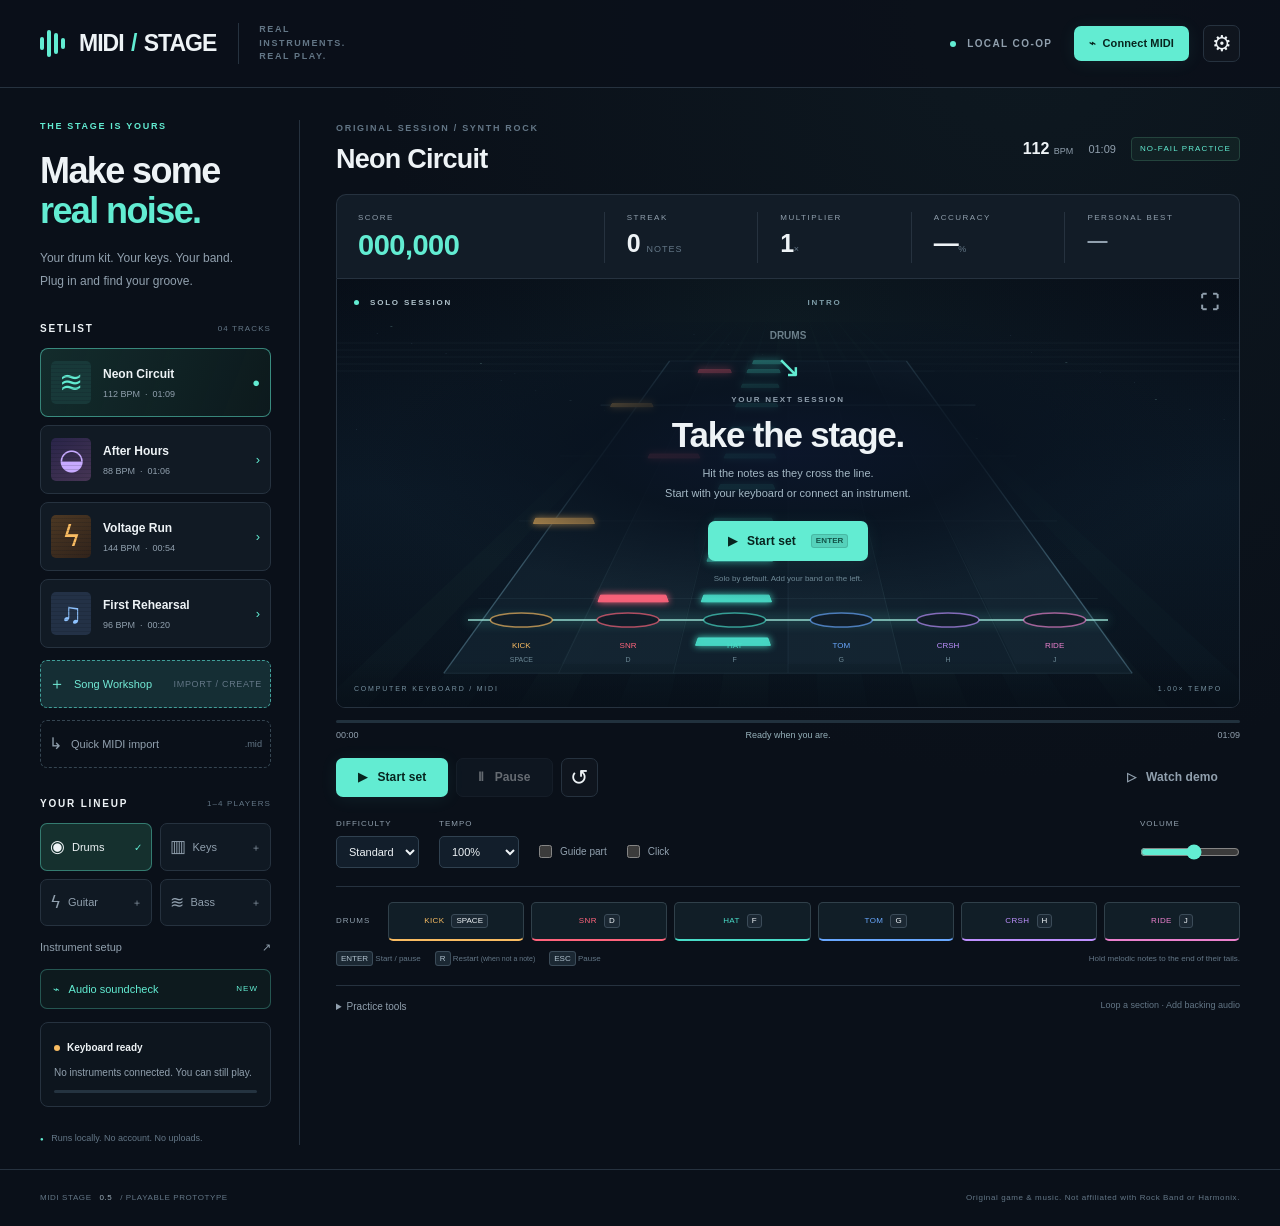
==== commit ab896a84: "Merge pull request #6 from scomofo/feat/chord-highways fix: wire chord gameplay runtime after v0.6 m" ====
--- a/MIDI-Stage.html
+++ b/MIDI-Stage.html
@@ -35,10 +35,6 @@
 .ws-quick-options{display:flex;align-items:center;gap:18px;flex-wrap:wrap;padding:18px 20px;border:1px solid #294050;border-radius:12px;margin:18px 0;background:#0c1c28}.ws-quick-options>div{flex:1;min-width:235px}.ws-quick-options strong{font-size:12px;letter-spacing:.08em;color:#cee8ea}.ws-quick-options .ws-roles{margin-top:9px}.ws-quick-options>label:not(.check){min-width:190px;font-size:11px;color:#b3c4d1;display:grid;gap:6px}.ws-quick-options>label.check{flex-basis:100%;margin:0}.ws-quick-options select,.ws-quick-controls input{background:#09131e;color:#e2f0f4;border:1px solid #304557;border-radius:7px;padding:10px;min-height:40px}.ws-analysis-progress{padding:20px;background:#10252e;border:1px solid #2a5b5c;border-radius:12px;margin:16px 0}.ws-analysis-progress>div{display:flex;justify-content:space-between;align-items:center;gap:12px}.ws-analysis-progress progress{width:100%;height:12px;margin:14px 0;accent-color:#70e2b0}.ws-analysis-progress small{color:#a6bbca}.ws-quick-ready{padding:24px;margin:16px 0 20px;border:1px solid #356454;border-radius:14px;background:linear-gradient(120deg,#122d29,#101c2b)}.ws-quick-heading{display:flex;justify-content:space-between;align-items:start;gap:16px}.ws-quick-heading h3{font-size:25px;margin:8px 0;color:#e5f7ef}.ws-quick-heading p{color:#b1c9c9;font-size:13px}.ws-pulse-badge{padding:8px 12px;border:1px solid #507a64;background:#1b4035;color:#b7efd2;white-space:nowrap;border-radius:20px;font-size:11px}.ws-pulse-badge[data-confidence=low]{background:#413624;color:#f2d6a2;border-color:#6a583a}.ws-quick-scope{font-size:12px;line-height:1.65;color:#bcd3d5;margin:18px 0}.ws-quick-controls{display:flex;align-items:end;gap:10px;flex-wrap:wrap}.ws-quick-controls label{font-size:11px;color:#b3c4d1;display:grid;gap:7px}.ws-quick-controls input{width:150px}.ws-quick-ready .ws-actions{margin-top:18px;align-items:center}.ws-quick-ready .ws-actions>.primary{margin-left:auto}.ws-advanced{border-top:1px solid #293e4c;padding-top:16px}.ws-advanced>summary{cursor:pointer;color:#a2b7c7;font-size:13px;padding:4px 0 18px;line-height:1.7}.ws-advanced[open]>summary{color:#d5efec}.ws-quick-ready .check{font-size:11px}#wsAnalysisProgress[hidden],#wsQuickReady[hidden]{display:none}@media(max-width:650px){.ws-quick-options{padding:14px;gap:12px}.ws-quick-heading{display:block}.ws-pulse-badge{display:inline-block;margin-top:8px}.ws-quick-ready{padding:16px}.ws-quick-heading h3{font-size:22px}.ws-quick-ready .ws-actions{display:grid;grid-template-columns:1fr 1fr}.ws-quick-ready .ws-actions>.primary{margin:0}.ws-quick-ready .ws-actions>.check{grid-column:1/-1}.ws-quick-controls{gap:8px}.ws-quick-controls input{width:125px}.ws-quick-controls .button{padding:10px}.ws-quick-options>label:not(.check){min-width:0;width:100%}}
 
 .ws-quick-visual{margin:10px 0 18px}#wsQuickCanvas{display:block;width:100%;height:auto;min-height:105px;background:#0a1822;border:1px solid #28424b;border-radius:9px}.ws-quick-visual p{margin:6px 0 0}.ws-quick-ready .ws-quick-scope{margin-bottom:12px}
-
-.hardware-global{border-top:1px solid var(--line);margin-top:22px;padding-top:18px}.hardware-heading{display:flex;align-items:center;justify-content:space-between;gap:12px}.hardware-heading h3{font-size:17px;margin:4px 0}.hardware-global>p{font-size:10px;color:var(--dim);margin:5px 0 13px}.hardware-fields{display:grid;grid-template-columns:1.15fr 1fr 1fr;gap:12px;align-items:end}.hardware-fields>label:not(.check){display:grid;gap:5px;font-size:9px}.hardware-fields select{width:100%;min-width:0}.hardware-global>small{display:block;margin-top:9px;color:var(--dim);font-size:9px}.hardware-route{margin-top:13px;padding-top:12px;border-top:1px dashed #334654}.hardware-route-title{display:flex;align-items:center;justify-content:space-between;gap:12px;margin-bottom:8px}.hardware-route-title strong{font-size:9px;letter-spacing:1.2px;color:var(--mint)}.hardware-route-grid{display:grid;grid-template-columns:1.35fr .55fr .9fr .75fr .7fr;gap:9px;align-items:end}.hardware-route-grid label{display:grid;gap:5px;font-size:8px}.hardware-route-grid select,.hardware-route-grid input{width:100%;min-width:0}.hardware-route-actions{display:flex;align-items:center;gap:8px;margin-top:8px}.hardware-route-actions .check{height:auto}.hardware-route-actions small{font-size:8px;color:var(--dim)}
-@media(max-width:850px){.hardware-fields{grid-template-columns:1fr 1fr}.hardware-route-grid{grid-template-columns:1fr 1fr 1fr}.hardware-route-grid label:first-child{grid-column:span 2}}
-@media(max-width:560px){.hardware-fields,.hardware-route-grid{grid-template-columns:1fr}.hardware-route-grid label:first-child{grid-column:auto}.hardware-heading{align-items:flex-start;flex-direction:column}.hardware-route-actions{align-items:flex-start;flex-direction:column}}
 
 </style>
   
@@ -84,8 +80,8 @@
       <details class="practice-tools"><summary>Practice tools <span>Loop a section · Add backing audio</span></summary><div class="practice-row"><label class="check"><input type="checkbox" id="loop"> Loop</label><label>From (sec)<input id="loopStart" type="number" min="0" step="0.5" value="0"></label><label>To (sec)<input id="loopEnd" type="number" min="1" step="0.5" value="17.1"></label><button id="audioButton" class="button secondary small">Add backing audio</button><input id="audioFile" type="file" accept="audio/*" hidden><button id="clearAudio" class="button ghost small" hidden>Clear audio</button><label>Audio starts at (sec)<input id="audioOffset" type="number" value="0" step="0.01" min="-120" max="120"></label></div><p id="audioStatus">MIDI tracks are synthesized locally. Optional audio must match your chart; it is not automatically transcribed or aligned.</p></details>
     </section>
   </main>
-  <footer><span>MIDI STAGE <b>0.7</b> / PLAYABLE PROTOTYPE</span><span>Original game & music. Not affiliated with Rock Band or Harmonix.</span></footer>
-  <dialog id="setupDialog" class="setup-dialog"><div class="dialog-heading"><div><div class="eyebrow">PLUG IN. MAP IT. PLAY.</div><h2>Your instrument rack</h2></div><button data-close="setupDialog" class="icon-button" aria-label="Close instrument settings">×</button></div><p class="dialog-intro">Assign each player a different device or MIDI channel. Select “Any channel” for a dedicated controller. Settings save on this browser.</p><div id="routeWarning" class="warning" hidden></div><div id="routeSettings"></div><div class="global-settings"><label>Ignore velocities below<input id="minVelocity" type="number" min="1" max="127" value="12"><small>Reject very light / accidental triggers.</small></label><label>Global correction (ms)<input id="inputOffset" type="number" min="-500" max="500" value="0"><small>Positive values compensate late input.</small></label><label class="check"><input id="monitor" type="checkbox" checked> Hear my MIDI notes</label><button id="calibrateButton" class="button secondary">Calibrate timing</button></div><section class="hardware-global"><div class="hardware-heading"><div><div class="eyebrow">MIDI OUT / HARDWARE SYNC</div><h3>External gear</h3></div><button id="panicOut" class="button ghost small">PANIC / ALL NOTES OFF</button></div><p>Optional. Route guide notes or hit feedback to MIDI hardware and sync external devices with MIDI Clock. SysEx stays disabled.</p><div class="hardware-fields"><label>CLOCK OUTPUT<select id="clockOutput"></select></label><label class="check"><input id="midiClock" type="checkbox"> Send MIDI Clock · 24 PPQN</label><label class="check"><input id="midiTransport" type="checkbox" checked> Start / Continue / Stop</label></div><small id="hardwareStatus" role="status">No MIDI outputs connected.</small></section><div class="dialog-footer"><span id="learnStatus" role="status">MIDI Learn: click a lane, then play its pad or key.</span><button data-close="setupDialog" class="button primary">Done</button></div></dialog>
+  <footer><span>MIDI STAGE <b>0.5</b> / PLAYABLE PROTOTYPE</span><span>Original game & music. Not affiliated with Rock Band or Harmonix.</span></footer>
+  <dialog id="setupDialog" class="setup-dialog"><div class="dialog-heading"><div><div class="eyebrow">PLUG IN. MAP IT. PLAY.</div><h2>Your instrument rack</h2></div><button data-close="setupDialog" class="icon-button" aria-label="Close instrument settings">×</button></div><p class="dialog-intro">Assign each player a different device or MIDI channel. Select “Any channel” for a dedicated controller. Settings save on this browser.</p><div id="routeWarning" class="warning" hidden></div><div id="routeSettings"></div><div class="global-settings"><label>Ignore velocities below<input id="minVelocity" type="number" min="1" max="127" value="12"><small>Reject very light / accidental triggers.</small></label><label>Global correction (ms)<input id="inputOffset" type="number" min="-500" max="500" value="0"><small>Positive values compensate late input.</small></label><label class="check"><input id="monitor" type="checkbox" checked> Hear my MIDI notes</label><button id="calibrateButton" class="button secondary">Calibrate timing</button></div><div class="dialog-footer"><span id="learnStatus" role="status">MIDI Learn: click a lane, then play its pad or key.</span><button data-close="setupDialog" class="button primary">Done</button></div></dialog>
   <dialog id="calibrationDialog" class="calibration-dialog"><div class="dialog-heading"><div><div class="eyebrow">GET IN THE POCKET</div><h2>Timing calibration</h2></div><button data-close="calibrationDialog" class="icon-button" aria-label="Close calibration">×</button></div><p>Listen to the clicks. After the first three, tap your instrument or the button in time for ten beats. This estimates your input/audio correction; it does not measure hardware latency independently.</p><div id="calibrationPulse" class="calibration-pulse">♩</div><strong id="calibrationStatus" role="status">Use the same headphones or speakers you will play with.</strong><div class="calibration-actions"><button id="calibrationStart" class="button primary">Start clicks</button><button id="calibrationTap" class="button secondary" disabled>Tap on the beat <kbd>SPACE</kbd></button></div><p class="muted">Wired audio is recommended. Bluetooth delay and jitter can make timing inconsistent.</p></dialog>
   <dialog id="resultsDialog" class="results-dialog"><div class="dialog-heading"><div><div class="eyebrow" id="resultEyebrow">SET COMPLETE</div><h2 id="resultTitle">That's your groove.</h2></div><button data-close="resultsDialog" class="icon-button" aria-label="Close results">×</button></div><div id="resultContent"></div><div class="dialog-footer"><button id="resultSetup" class="button secondary">Instrument setup</button><button id="playAgain" class="button primary">↺ &nbsp; Play again</button></div></dialog>
   <dialog id="soundcheckDialog" class="soundcheck-dialog" aria-labelledby="soundcheckTitle">
@@ -395,35 +391,25 @@
   return {TEMPLATES,chordName,groupNotes,templateScore,progressionForKey,fitPopProgression,classifyChroma,fftChroma,analyzeBuffer,makeChart,ChordJudge};
 });
 
-/* Web MIDI input/output transport. SysEx is deliberately disabled. */
+/* MIDI input only: no SysEx, output, firmware access, or network traffic. */
 (function(root){
   'use strict';
-  const clean=s=>String(s||'').trim().replace(/\s+/g,' ');
-  function basePortKey(port){return `${clean(port?.manufacturer).toLowerCase()}|${clean(port?.name).toLowerCase()}`;}
   class MIDIHub {
-    constructor({onMessage=()=>{},onDevices=()=>{},onOutputs=()=>{},onDisconnect=()=>{},onOutputDisconnect=()=>{}}={}){
-      this.access=null;this.onMessage=onMessage;this.onDevices=onDevices;this.onOutputs=onOutputs;this.onDisconnect=onDisconnect;this.onOutputDisconnect=onOutputDisconnect;this.attached=new Map();this.lastOutputs=new Set();
-    }
+    constructor({onMessage=()=>{},onDevices=()=>{},onDisconnect=()=>{}}={}){this.access=null;this.onMessage=onMessage;this.onDevices=onDevices;this.onDisconnect=onDisconnect;this.attached=new Map();}
     async connect(){
-      if(!root.isSecureContext)throw Error('MIDI needs a secure page. Launch with start.py and open http://localhost:8765 in Chrome.');
-      if(!root.navigator?.requestMIDIAccess)throw Error('Web MIDI is not available here. Use desktop Chrome. Keyboard play still works.');
-      this.access=await root.navigator.requestMIDIAccess({sysex:false});
+      if(!window.isSecureContext)throw Error('MIDI needs a secure page. Launch with start.py and open http://localhost:8765 in Chrome.');
+      if(!navigator.requestMIDIAccess)throw Error('Web MIDI is not available here. Use desktop Chrome. Keyboard play still works.');
+      this.access=await navigator.requestMIDIAccess({sysex:false});
       this.access.onstatechange=()=>this.refresh();this.refresh();return this.devices();
     }
-    keyed(ports,label){
-      const seen=new Map();return [...ports].filter(p=>p.state==='connected').map(p=>{const base=basePortKey(p),n=(seen.get(base)||0)+1;seen.set(base,n);return {id:p.id,key:`${base}#${n}`,name:p.name||label,manufacturer:p.manufacturer||'',state:p.state};});
-    }
-    devices(){return this.access?this.keyed(this.access.inputs.values(),'MIDI input'):[];}
-    outputDevices(){return this.access?.outputs?.values?this.keyed(this.access.outputs.values(),'MIDI output'):[];}
+    devices(){return this.access?[...this.access.inputs.values()].filter(p=>p.state==='connected').map(p=>({id:p.id,name:p.name||'MIDI input',manufacturer:p.manufacturer||''})):[];}
     refresh(){
       const devices=this.devices(),ids=new Set(devices.map(d=>d.id));
       for(const [id,port] of this.attached)if(!ids.has(id)){port.onmidimessage=null;this.attached.delete(id);this.onDisconnect(id);}
       if(this.access)for(const port of this.access.inputs.values())if(port.state==='connected'&&!this.attached.has(port.id)){
         port.onmidimessage=event=>this.receive(port.id,event);this.attached.set(port.id,port);
       }
-      const outputs=this.outputDevices(),outIds=new Set(outputs.map(o=>o.id));
-      for(const old of this.lastOutputs)if(!outIds.has(old))this.onOutputDisconnect(old);
-      this.lastOutputs=outIds;this.onDevices(devices);this.onOutputs(outputs);
+      this.onDevices(devices);
     }
     receive(device,event){
       const d=event.data;if(!d||!d.length)return;const type=d[0]&0xf0,channel=(d[0]&15)+1;
@@ -431,89 +417,9 @@
       if(d.length>=3&&(type===0x90||type===0x80))this.onMessage({kind:type===0x90&&d[2]>0?'on':'off',device,channel,note:d[1],velocity:type===0x80?0:d[2],timestamp,token:`${device}:${channel}:${d[1]}`});
       else if(d.length>=3&&type===0xb0)this.onMessage({kind:'cc',device,channel,controller:d[1],value:d[2],timestamp});
     }
-    outputById(id){return this.access?.outputs?.get(id)||null;}
-    outputByKey(key){const meta=this.outputDevices().find(o=>o.key===key);return meta?this.outputById(meta.id):null;}
-    send(outputId,data,timestamp=0){
-      if(!Array.isArray(data)&&!(data instanceof Uint8Array))throw TypeError('MIDI output data must be a byte sequence.');
-      if(data[0]===0xf0)throw Error('SysEx output is disabled in MIDI Stage.');
-      const port=this.outputById(outputId);if(!port||port.state==='disconnected')throw Error('MIDI output is disconnected.');
-      port.send([...data],Number.isFinite(timestamp)?timestamp:0);return true;
-    }
-    sendKey(key,data,timestamp=0){const meta=this.outputDevices().find(o=>o.key===key);if(!meta)throw Error('Saved MIDI output is not connected.');return this.send(meta.id,data,timestamp);}
-    clear(outputId){const port=this.outputById(outputId);if(port?.clear)port.clear();}
-    clearKey(key){const meta=this.outputDevices().find(o=>o.key===key);if(meta)this.clear(meta.id);}
-    panic(outputId,channels=Array.from({length:16},(_,i)=>i+1)){
-      const port=this.outputById(outputId);if(!port)return false;port.clear?.();for(const ch of channels){const status=0xb0+Math.max(0,Math.min(15,ch-1));port.send([status,64,0]);port.send([status,123,0]);port.send([status,120,0]);}return true;
-    }
-  }
-  root.StageMIDI={MIDIHub,basePortKey};
-  if(typeof module==='object'&&module.exports)module.exports={MIDIHub,basePortKey};
-})(typeof globalThis!=='undefined'?globalThis:this);
-
-/* Safe MIDI OUT profiles, guide routing, clock/transport and hit feedback. */
-(function(root,factory){
-  const api=factory(typeof module==='object'&&module.exports?require('./core.js'):root.StageCore);
-  if(typeof module==='object'&&module.exports)module.exports=api;else root.StageHardware=api;
-})(globalThis,function(C){
-  'use strict';
-  const ROLES=['drums','keys','guitar','bass'];
-  const DEFAULT_CHANNEL={drums:10,keys:1,guitar:2,bass:3};
-  const DEFAULT_FEEDBACK={drums:36,keys:60,guitar:64,bass:40};
-  const PRESETS={
-    off:{guide:false,feedback:'off'},
-    synth:{guide:true,feedback:'off'},
-    feedback:{guide:false,feedback:'note'},
-    hybrid:{guide:true,feedback:'note'},
-    custom:null
-  };
-  const clamp=(v,a,b)=>Math.max(a,Math.min(b,v));
-  function playerDefaults(role){return {outputKey:'',channel:DEFAULT_CHANNEL[role]||1,preset:'off',guide:false,feedback:'off',feedbackNumber:DEFAULT_FEEDBACK[role]||60};}
-  function defaultSettings(){return {clock:{enabled:false,transport:true,outputKey:''},players:Object.fromEntries(ROLES.map(r=>[r,playerDefaults(r)]))};}
-  function normalizePlayer(role,value={}){
-    const d=playerDefaults(role),p={...d,...value};p.outputKey=typeof p.outputKey==='string'?p.outputKey:'';p.channel=clamp(Math.round(Number(p.channel)||d.channel),1,16);p.feedbackNumber=clamp(Math.round(Number(p.feedbackNumber)||d.feedbackNumber),0,127);p.feedback=['off','note','cc'].includes(p.feedback)?p.feedback:'off';p.guide=!!p.guide;p.preset=Object.hasOwn(PRESETS,p.preset)?p.preset:'custom';return p;
-  }
-  function normalizeSettings(value={}){const d=defaultSettings(),clock={...d.clock,...(value.clock||{})};clock.enabled=!!clock.enabled;clock.transport=clock.transport!==false;clock.outputKey=typeof clock.outputKey==='string'?clock.outputKey:'';return {clock,players:Object.fromEntries(ROLES.map(r=>[r,normalizePlayer(r,value.players?.[r])]))};}
-  function applyPreset(profile,preset){const p=normalizePlayer('keys',profile);if(!Object.hasOwn(PRESETS,preset))preset='custom';if(PRESETS[preset])Object.assign(p,PRESETS[preset]);p.preset=preset;return p;}
-  function status(channel,type){return (type&0xf0)+clamp(channel,1,16)-1;}
-  function feedbackValue(grade){return grade==='perfect'?127:grade==='great'?104:grade==='good'?78:0;}
-  function beatTimes(song){return (song?.beats||[]).map(b=>Number(b.time)).filter(Number.isFinite).sort((a,b)=>a-b);}
-  function clockPlan(song,start=0,end=song.duration){const beats=beatTimes(song),times=[];if(beats.length>=2){for(let i=0;i<beats.length;i++){const a=beats[i];if(a>=end)break;const prev=i?beats[i]-beats[i-1]:60/(song.bpm||120),b=beats[i+1]??(a+prev);if(b<=a)continue;for(let k=0;k<24;k++){const t=a+(b-a)*k/24;if(t>=start-1e-8&&t<end-1e-8)times.push(t);}}}else{const step=60/(song.bpm||120)/24;for(let i=Math.ceil((start-1e-8)/step);i*step<end-1e-8;i++)times.push(i*step);}return times;}
-  function songPosition(song,time){const beats=beatTimes(song);let quarter;if(beats.length>=2){let i=0;while(i+1<beats.length&&beats[i+1]<=time+1e-9)i++;const a=beats[i]??0,b=beats[i+1]??(a+(i?beats[i]-beats[i-1]:60/(song.bpm||120))),fraction=b>a?clamp((time-a)/(b-a),0,1):0;quarter=i+fraction;}else quarter=time*(song.bpm||120)/60;return clamp(Math.round(quarter*4),0,0x3fff);}
-  class Engine{
-    constructor({hub,settings,onStatus=()=>{},now=()=>performance.now()}={}){this.hub=hub;this.settings=normalizeSettings(settings);this.onStatus=onStatus;this.now=now;this.running=false;this.timer=null;this.guide=[];this.guideCursor=0;this.clockTimes=[];this.clockCursor=0;this.transportSent=false;this.session=null;this.touched=new Map();}
-    configure(settings){this.settings=normalizeSettings(settings);return this.settings;}
-    connected(key){return !!key&&!!this.hub?.outputDevices?.().some(o=>o.key===key);}
-    meta(key){return this.hub?.outputDevices?.().find(o=>o.key===key)||null;}
-    sendKey(key,data,at=0){if(!key)return false;if(!this.connected(key)){this.onStatus('Saved MIDI output is not connected.');return false;}try{this.hub.sendKey(key,data,at);return true;}catch(e){this.onStatus(e.message);return false;}}
-    touch(key,ch){if(!key)return;if(!this.touched.has(key))this.touched.set(key,new Set());this.touched.get(key).add(ch);}
-    guidePlan(song,players,start,end){
-      const events=[];for(const player of players.filter(p=>p.enabled)){const profile=this.settings.players[player.id];if(!profile?.guide||!profile.outputKey)continue;let notes=[];
-        const chords=song.chordHighways?.[player.type];if(chords?.length){for(const e of chords)if(e.time>=start-1e-6&&e.time<end-1e-6)for(const pitch of e.pitches||[])notes.push({time:e.time,duration:e.duration,pitch,velocity:92});}
-        else if(!song.rhythmOnly){const part=C.sourceFor(song,player);notes=part.notes.filter(n=>n.time>=start-1e-6&&n.time<end-1e-6);}
-        for(const n of notes){const ch=profile.channel,on=status(ch,0x90),off=status(ch,0x80),dur=Math.max(.04,Math.min(Number(n.duration)||.1,end-n.time));events.push({time:n.time,key:profile.outputKey,data:[on,clamp(Math.round(n.pitch),0,127),clamp(Math.round(n.velocity)||90,1,127)]},{time:n.time+dur,key:profile.outputKey,data:[off,clamp(Math.round(n.pitch),0,127),0]});this.touch(profile.outputKey,ch);}
-      }return events.sort((a,b)=>a.time-b.time||(a.data[0]&0xf0)-(b.data[0]&0xf0));
-    }
-    start({song,players,speed=1,seek=0,end=song.duration,resume=false,songNow=()=>seek}={}){
-      this.stop({transport:false,panic:true});this.running=true;this.session={song,players,speed,seek,end,resume,songNow};this.guide=this.guidePlan(song,players,seek,end);this.guideCursor=0;this.clockTimes=this.settings.clock.enabled?clockPlan(song,seek,end):[];this.clockCursor=0;this.transportSent=false;this.schedule();this.timer=setInterval(()=>this.schedule(),25);return this.snapshot();
-    }
-    schedule(){
-      if(!this.running||!this.session)return;const {song,speed,seek,end,resume,songNow}=this.session,now=this.now(),current=songNow(now),lookahead=.13*speed,until=current+lookahead;
-      const clock=this.settings.clock;if(clock.outputKey&&clock.transport&&!this.transportSent&&current<=seek+.001&&until>=seek){const at=now+Math.max(0,(seek-current)/speed*1000);if(resume||seek>1e-6){const spp=songPosition(song,seek);this.sendKey(clock.outputKey,[0xf2,spp&0x7f,(spp>>7)&0x7f],at);this.sendKey(clock.outputKey,[0xfb],at);}else this.sendKey(clock.outputKey,[0xfa],at);this.transportSent=true;}
-      if(clock.enabled&&clock.outputKey)while(this.clockCursor<this.clockTimes.length&&this.clockTimes[this.clockCursor]<=until+1e-8){const t=this.clockTimes[this.clockCursor++];if(t<current-.05*speed)continue;this.sendKey(clock.outputKey,[0xf8],now+Math.max(0,(t-current)/speed*1000));}
-      while(this.guideCursor<this.guide.length&&this.guide[this.guideCursor].time<=until+1e-8){const e=this.guide[this.guideCursor++];if(e.time<current-.05*speed)continue;this.sendKey(e.key,e.data,now+Math.max(0,(e.time-current)/speed*1000));}
-    }
-    feedback(player,grade){const p=this.settings.players[player?.id];if(!p?.outputKey||p.feedback==='off'||!['perfect','great','good'].includes(grade))return false;const value=feedbackValue(grade),now=this.now(),ch=p.channel,n=p.feedbackNumber;this.touch(p.outputKey,ch);
-      if(p.feedback==='cc'){this.sendKey(p.outputKey,[status(ch,0xb0),n,value],now);this.sendKey(p.outputKey,[status(ch,0xb0),n,0],now+90);}
-      else{this.sendKey(p.outputKey,[status(ch,0x90),n,value],now);this.sendKey(p.outputKey,[status(ch,0x80),n,0],now+90);}return true;
-    }
-    test(player){const p=this.settings.players[player?.id];if(!p?.outputKey)return false;const now=this.now(),note=p.feedbackNumber||60;this.touch(p.outputKey,p.channel);this.sendKey(p.outputKey,[status(p.channel,0x90),note,110],now);this.sendKey(p.outputKey,[status(p.channel,0x80),note,0],now+160);return true;}
-    configuredKeys(){const keys=new Set();if(this.settings.clock.outputKey)keys.add(this.settings.clock.outputKey);for(const p of Object.values(this.settings.players))if(p.outputKey)keys.add(p.outputKey);return keys;}
-    panic(all=false){let sent=0;for(const out of this.hub?.outputDevices?.()||[]){let channels;if(all)channels=Array.from({length:16},(_,i)=>i+1);else{channels=new Set(this.touched.get(out.key)||[]);for(const p of Object.values(this.settings.players))if(p.outputKey===out.key)channels.add(p.channel);channels=[...channels];}if(channels.length){this.hub.panic(out.id,channels);sent++;}}return sent;}
-    stop({transport=true,panic=true}={}){const wasRunning=this.running;this.running=false;clearInterval(this.timer);this.timer=null;for(const key of this.configuredKeys()){const meta=this.meta(key);if(meta)this.hub.clear(meta.id);}if(wasRunning&&transport&&this.settings.clock.transport&&this.settings.clock.outputKey)this.sendKey(this.settings.clock.outputKey,[0xfc],this.now());if(panic&&(wasRunning||this.touched.size))this.panic(false);this.touched.clear();this.guide=[];this.guideCursor=0;this.clockTimes=[];this.clockCursor=0;this.session=null;this.transportSent=false;}
-    snapshot(){return {running:this.running,clock:{...this.settings.clock},players:JSON.parse(JSON.stringify(this.settings.players)),outputs:(this.hub?.outputDevices?.()||[]).map(o=>({...o})),guidePending:Math.max(0,this.guide.length-this.guideCursor)};}
-  }
-  return {ROLES,PRESETS,DEFAULT_CHANNEL,DEFAULT_FEEDBACK,playerDefaults,defaultSettings,normalizePlayer,normalizeSettings,applyPreset,feedbackValue,beatTimes,clockPlan,songPosition,Engine};
-});
+  }
+  root.StageMIDI={MIDIHub};
+})(globalThis);
 
 /* Audio-clock transport with a short look-ahead scheduler. All sounds synthesized here. */
 (function(root){
@@ -1672,7 +1578,7 @@
 /* MIDI Stage application. Local-only, dependency-free browser build. */
 (function(){
   'use strict';
-  const C=StageCore,S=StageStrings,X=StageChords,H=StageHardware,$=id=>document.getElementById(id),esc=s=>String(s).replace(/[&<>"']/g,c=>({'&':'&amp;','<':'&lt;','>':'&gt;','"':'&quot;',"'":'&#39;'}[c]));
+  const C=StageCore,S=StageStrings,X=StageChords,$=id=>document.getElementById(id),esc=s=>String(s).replace(/[&<>"']/g,c=>({'&':'&amp;','<':'&lt;','>':'&gt;','"':'&quot;',"'":'&#39;'}[c]));
   const fmt=t=>{t=Math.max(0,Math.floor(t));return `${String(Math.floor(t/60)).padStart(2,'0')}:${String(t%60).padStart(2,'0')}`;};
   const icons={drums:'◉',keys:'▥',guitar:'ϟ',bass:'≋'};
   const storage={get(k,fallback){try{return JSON.parse(localStorage.getItem(k))??fallback;}catch(_){return fallback;}},set(k,v){try{localStorage.setItem(k,JSON.stringify(v));}catch(_){}}};
@@ -1680,13 +1586,12 @@
   const players=C.defaults().map(p=>{const old=saved.players?.find(x=>x.id===p.id);if(!old)return p;return {...p,enabled:!!old.enabled,input:['guitar','bass'].includes(p.type)&&old.input==='audio'?'audio':'midi',offsetMs:C.clamp(Number(old.offsetMs)||0,-500,500),device:typeof old.device==='string'?old.device:'any',channel:C.clamp(Number(old.channel)||0,0,16),mode:old.mode==='exact'?'exact':'pitch',learned:old.learned&&typeof old.learned==='object'?Object.fromEntries(Object.entries(old.learned).filter(([n,l])=>Number(n)>=0&&Number(n)<128&&Number.isInteger(l)&&l>=0&&l<12)): {}};});
   if(!players.some(p=>p.enabled))players[0].enabled=true;
   const assets=new Map(),projects=new Map();let selectionTicket=0;
-  const state={backingLoading:false,songs:[C.makeSong(0),C.makeSong(1),C.makeSong(2),C.makeValidationSong()],song:null,players,status:'ready',position:0,speed:1,difficulty:'standard',judges:new Map(),charts:new Map(),feedback:new Map(),flashes:new Map(),particles:[],devices:[],outputs:[],hardware:H.normalizeSettings(saved.hardware),demo:false,assisted:false,learn:null,from:0,to:0,loops:0,buffer:null,bufferName:'',minVelocity:C.clamp(Number(saved.minVelocity)||12,1,127),inputOffset:C.clamp(Number(saved.inputOffset)||0,-500,500),monitor:saved.monitor!==false,lastInput:new Map(),activeTokens:new Map(),pedals:new Map(),deferred:new Map(),keyDown:new Set(),calibration:null,startLock:false,startGeneration:0};
+  const state={backingLoading:false,songs:[C.makeSong(0),C.makeSong(1),C.makeSong(2),C.makeValidationSong()],song:null,players,status:'ready',position:0,speed:1,difficulty:'standard',judges:new Map(),charts:new Map(),feedback:new Map(),flashes:new Map(),particles:[],devices:[],demo:false,assisted:false,learn:null,from:0,to:0,loops:0,buffer:null,bufferName:'',minVelocity:C.clamp(Number(saved.minVelocity)||12,1,127),inputOffset:C.clamp(Number(saved.inputOffset)||0,-500,500),monitor:saved.monitor!==false,lastInput:new Map(),activeTokens:new Map(),pedals:new Map(),deferred:new Map(),keyDown:new Set(),calibration:null,startLock:false,startGeneration:0};
   state.song=state.songs[0];
   const audio=new StageAudio.AudioEngine();
   let toastTimer=0,raf=0,view={w:900,h:430,dpr:1},lastHud=0,lastCount='',calTimer=0,loopTimer=0;
   const reduced=window.matchMedia('(prefers-reduced-motion: reduce)').matches;
-  const hub=new StageMIDI.MIDIHub({onMessage:handleMIDI,onDevices:updateDevices,onOutputs:updateOutputs,onDisconnect:id=>{if(state.status==='playing'&&players.some(p=>p.enabled&&!S.isAudio(p)&&(p.device===id||p.device==='any'))){pauseGame('An instrument disconnected. Reconnect it, then resume.');}releaseDevice(id);},onOutputDisconnect:id=>{if(state.status==='playing')toast('A MIDI output disconnected. Gameplay continues; hardware sync/feedback may stop.');}});
-  const hardware=new H.Engine({hub,settings:state.hardware,onStatus:m=>{$('hardwareStatus').textContent=m;if(state.status==='playing')toast(m);}});
+  const hub=new StageMIDI.MIDIHub({onMessage:handleMIDI,onDevices:updateDevices,onDisconnect:id=>{if(state.status==='playing'&&players.some(p=>p.enabled&&!S.isAudio(p)&&(p.device===id||p.device==='any'))){pauseGame('An instrument disconnected. Reconnect it, then resume.');}releaseDevice(id);}});
   const soundcheck=new StageSoundcheck.Controller({getContext:async()=>{await audio.init();return audio.ctx;},beforeOpen:()=>{if(state.status==='starting')return false;if(state.status==='playing')pauseGame('Paused for soundcheck.');},onMIDI:openSetup,onUseAudio:role=>{
       const p=players.find(p=>p.id===role);p.input='audio';p.mode='exact';p.enabled=true;
       persist();renderBand();resetReady('Live audio selected. Choose First Rehearsal, then Start set.');
@@ -1711,7 +1616,7 @@
     workshop.getBacking(song.libraryId).then(buffer=>{if(ticket!==selectionTicket)return;assets.set(song.id,buffer);apply(buffer);}).catch(e=>{if(ticket!==selectionTicket)return;apply(null);toast(e.message);});
   }
   function interrupt(message) {
-    if(state.status==='starting'){state.startGeneration++;state.status='ready';live.stop();audio.stop();hardware.stop();setControls();toast(message);}
+    if(state.status==='starting'){state.startGeneration++;state.status='ready';live.stop();audio.stop();setControls();toast(message);}
     else if(state.status==='playing')pauseGame(message);
   }
   function handleString(role,event) {
@@ -1738,11 +1643,11 @@
     if(active.length)$('inputMode').textContent='LIVE AUDIO + MIDI · INPUT PLAYBACK MUTED';
   }
   function toast(message){$('toast').textContent=message;$('toast').classList.add('show');clearTimeout(toastTimer);toastTimer=setTimeout(()=>$('toast').classList.remove('show'),5000);}
-  function persist(){state.hardware=hardware.configure(state.hardware);storage.set('midi-stage-settings-v1',{players:players.map(({id,enabled,device,channel,mode,input,offsetMs,learned})=>({id,enabled,device,channel,mode,input,offsetMs,learned})),minVelocity:state.minVelocity,inputOffset:state.inputOffset,monitor:state.monitor,hardware:state.hardware});}
+  function persist(){storage.set('midi-stage-settings-v1',{players:players.map(({id,enabled,device,channel,mode,input,offsetMs,learned})=>({id,enabled,device,channel,mode,input,offsetMs,learned})),minVelocity:state.minVelocity,inputOffset:state.inputOffset,monitor:state.monitor});}
   function enabled(){return players.filter(p=>p.enabled);}
   function bestKey(){return ['midi-stage-best-v3',state.song.id,state.difficulty,state.speed,enabled().map(p=>`${p.id}:${p.source}:${p.mode}:${p.input}`).join('|')].join('/');}
   function resetReady(message){
-    state.startGeneration++;clearTimeout(loopTimer);live.stop();audio.stop();hardware.stop();state.status='ready';state.position=0;state.demo=false;state.assisted=false;state.loops=0;state.activeTokens.clear();state.pedals.clear();state.deferred.clear();state.keyDown.clear();state.feedback.clear();state.particles=[];state.from=0;state.to=state.song.duration;
+    state.startGeneration++;clearTimeout(loopTimer);live.stop();audio.stop();state.status='ready';state.position=0;state.demo=false;state.assisted=false;state.loops=0;state.activeTokens.clear();state.pedals.clear();state.deferred.clear();state.keyDown.clear();state.feedback.clear();state.particles=[];state.from=0;state.to=state.song.duration;
     rebuildCharts();setControls();$('stageOverlay').hidden=false;$('countdown').innerHTML='';lastCount='';$('runStatus').textContent=message||'Ready when you are.';updateHUD();
   }
   function rebuildCharts(){state.charts.clear();state.judges.clear();for(const p of enabled()){const timingOnly=S.isAudio(p)&&p.type==='guitar',chordChart=state.song.chordHighways?.[p.type]?.length?X.makeChart(state.song,p,state.from,state.to,{timingOnly}):null,chart=chordChart||C.makeChart(state.song,p,state.from,state.to);state.charts.set(p.id,chart);const opts={difficulty:state.difficulty,speed:state.speed,mode:state.song.rhythmOnly?'rhythm':S.isAudio(p)?'exact':p.mode,onJudge:r=>feedback(p.id,r)};state.judges.set(p.id,chordChart?new X.ChordJudge(chart,{...opts,timingOnly}):new C.Judge(chart,{...opts,drums:p.type==='drums',verifiedHolds:S.isAudio(p)&&!state.song.rhythmOnly}));}renderPads();}
@@ -1794,20 +1699,19 @@
       } else live.stop();
       if(document.hidden||ticket!==state.startGeneration){interrupt('Start cancelled while the page was hidden.');return;}
       await audio.begin({song:state.song,players,speed:state.speed,seek:state.position,end:state.to,countIn:true,guide:$('guide').checked,demo:state.demo,metronome:$('metronome').checked,buffer:state.buffer,audioOffset:Number($('audioOffset').value)||0});
-      if(ticket!==state.startGeneration){audio.stop();live.stop();hardware.stop();return;}
-      if(!state.demo)hardware.start({song:state.song,players,speed:state.speed,seek:state.position,end:state.to,resume,songNow:stamp=>audio.songAt(stamp)});
+      if(ticket!==state.startGeneration){audio.stop();live.stop();return;}
       state.status='playing';$('stageOverlay').hidden=true;$('runStatus').textContent=state.demo?'DEMO · Autoplay · Scores are not saved':$('loop').checked?`Loop practice · Pass ${state.loops+1}`:'Count in, then make it yours.';setControls();
-    }catch(e){state.status='ready';live.stop();audio.stop();hardware.stop();setControls();toast(e.message||'The set could not start.');}finally{state.startLock=false;}
+    }catch(e){state.status='ready';live.stop();audio.stop();setControls();toast(e.message||'The set could not start.');}finally{state.startLock=false;}
   }
   function pauseGame(message='Paused. Press Enter or Resume to continue.'){
-    if(state.status!=='playing')return;state.position=C.clamp(audio.songAt(),state.from,state.to);state.status='paused';live.stop();audio.stop();hardware.stop();
+    if(state.status!=='playing')return;state.position=C.clamp(audio.songAt(),state.from,state.to);state.status='paused';live.stop();audio.stop();
     // A paused hold earns no unplayed sustain bonus. The run becomes practice-only.
     for(const j of state.judges.values())for(const n of [...j.activeHolds]){n.hold='paused';j.activeHolds.delete(n);j.held.delete(n.token);state.assisted=true;}
     state.activeTokens.clear();state.pedals.clear();state.deferred.clear();state.keyDown.clear();$('countdown').innerHTML='Ⅱ<small>PAUSED</small>';$('runStatus').textContent=message;setControls();
   }
   function feedback(id,result){
     const time=performance.now()/1000;state.feedback.set(id,{...result,until:time+.64});
-    if(result.note&&['perfect','great','good'].includes(result.grade)){if(!state.demo)hardware.feedback(players.find(p=>p.id===id),result.grade);const hitLanes=result.note.lanes||[result.note.lane];for(const lane of hitLanes)flash(id,lane);if(!reduced)for(const lane of hitLanes.slice(0,4))for(let i=0;i<2;i++)state.particles.push({id,lane,created:time,vx:(i?1:-1)*22,vy:-60-i*18,color:state.charts.get(id).lanes[lane].color});}
+    if(result.note&&['perfect','great','good'].includes(result.grade)){const hitLanes=result.note.lanes||[result.note.lane];for(const lane of hitLanes)flash(id,lane);if(!reduced)for(const lane of hitLanes.slice(0,4))for(let i=0;i<2;i++)state.particles.push({id,lane,created:time,vx:(i?1:-1)*22,vy:-60-i*18,color:state.charts.get(id).lanes[lane].color});}
     if(state.particles.length>120)state.particles.splice(0,state.particles.length-120);
   }
   function flash(id,lane){state.flashes.set(`${id}:${lane}`,performance.now()/1000+.14);const b=$('pads').querySelector(`[data-player="${id}"][data-lane="${lane}"]`);if(b){b.classList.add('flash');setTimeout(()=>b.classList.remove('flash'),120);}}
@@ -1851,23 +1755,19 @@
     }
   }
   function updateDevices(devices){
-    state.devices=devices;const total=devices.length+state.outputs.length;$('midiStatus').textContent=devices.length?`${devices.length} MIDI input${devices.length===1?'':'s'} · ${state.outputs.length} out`:(state.outputs.length?`${state.outputs.length} MIDI output${state.outputs.length===1?'':'s'} connected`:'Keyboard ready');$('midiDot').classList.toggle('connected',total>0);$('connectMIDI').innerHTML=total?'⌁ &nbsp; MIDI connected':'⌁ &nbsp; Connect MIDI';$('inputMode').textContent=devices.length?'LIVE MIDI INPUT / KEYBOARD BACKUP':'COMPUTER KEYBOARD / MIDI';
+    state.devices=devices;$('midiStatus').textContent=devices.length?`${devices.length} MIDI input${devices.length===1?'':'s'} connected`:'Keyboard ready';$('midiDot').classList.toggle('connected',devices.length>0);$('connectMIDI').innerHTML=devices.length?'⌁ &nbsp; MIDI connected':'⌁ &nbsp; Connect MIDI';$('inputMode').textContent=devices.length?'LIVE MIDI INPUT / KEYBOARD BACKUP':'COMPUTER KEYBOARD / MIDI';
     soundcheck.updateMIDI();if($('setupDialog').open)renderSetup();
   }
-  function updateOutputs(outputs){state.outputs=outputs;hardware.configure(state.hardware);$('hardwareStatus').textContent=outputs.length?`${outputs.length} MIDI output${outputs.length===1?'':'s'} available. Profiles reconnect by manufacturer/name.`:'No MIDI outputs connected.';updateDevices(state.devices);if($('setupDialog').open)renderSetup();}
   function renderSetup(){
     const conflicts=C.routingConflicts(players);$('routeWarning').hidden=!conflicts.length;$('routeWarning').textContent=`${conflicts.join('. ')}. This sends the same input to multiple parts. Select separate devices or channels.`;
     $('routeSettings').innerHTML=players.map(p=>{
-      const lanes=C.lanesFor(state.song,p),missing=p.device!=='any'&&!state.devices.some(d=>d.id===p.device),hp=state.hardware.players[p.id],outMissing=hp.outputKey&&!state.outputs.some(o=>o.key===hp.outputKey);
-      const outOptions=`<option value="" ${!hp.outputKey?'selected':''}>No MIDI output</option>${state.outputs.map(o=>`<option value="${esc(o.key)}" ${hp.outputKey===o.key?'selected':''}>${esc(o.name)}${o.manufacturer?` · ${esc(o.manufacturer)}`:''}</option>`).join('')}${outMissing?`<option selected value="${esc(hp.outputKey)}">Saved output (disconnected)</option>`:''}`;
-      return `<section class="route-card"><div class="route-title"><strong>${icons[p.type]} &nbsp; ${p.label} <span style="color:var(--dim);font-size:10px;font-weight:400">${p.enabled?'IN YOUR LINEUP':'NOT PLAYING'}</span></strong><button data-reset="${p.id}">Reset mapping</button></div><div class="route-fields"><label>MIDI INPUT<select data-route="device" data-player="${p.id}"><option value="any" ${p.device==='any'?'selected':''}>Any MIDI input</option>${state.devices.map(d=>`<option value="${esc(d.id)}" ${p.device===d.id?'selected':''}>${esc(d.name)}</option>`).join('')}${missing?`<option selected value="${esc(p.device)}">Saved device (disconnected)</option>`:''}</select></label><label>INPUT CHANNEL<select data-route="channel" data-player="${p.id}">${Array.from({length:17},(_,i)=>`<option value="${i}" ${p.channel===i?'selected':''}>${i===0?'Any channel':`Channel ${i}`}</option>`).join('')}</select></label><label>SONG TRACK<select data-route="source" data-player="${p.id}">${state.song.parts.map(s=>`<option value="${esc(s.id)}" ${C.sourceFor(state.song,p).id===s.id?'selected':''}>${esc(s.name)}</option>`).join('')}</select></label><label>MATCHING<select data-route="mode" data-player="${p.id}" ${p.type==='drums'||S.isAudio(p)?'disabled':''}><option value="pitch" ${p.mode==='pitch'?'selected':''}>Arcade / any octave</option><option value="exact" ${p.mode==='exact'?'selected':''}>Exact MIDI pitch</option></select></label></div><div class="route-extended"><label>PLAY INPUT<select data-route="input" data-player="${p.id}" ${['guitar','bass'].includes(p.type)?'':'disabled'}><option value="midi" ${!S.isAudio(p)?'selected':''}>MIDI / computer keys</option>${['guitar','bass'].includes(p.type)?`<option value="audio" ${S.isAudio(p)?'selected':''}>Live audio · single notes</option>`:''}</select></label><label>PLAYER CORRECTION (ms)<input type="number" min="-500" max="500" step="5" value="${p.offsetMs}" data-route="offsetMs" data-player="${p.id}"><small>Added to global correction. Positive compensates late input.</small></label></div>${state.song.rhythmOnly?'<p class="route-note">This chart uses rhythm-only matching: any note or pad on the assigned input counts. Pitches are not transcribed.</p>':''}${S.isAudio(p)?'<p class="route-note">Normal note charts use exact pitch for live audio; MIDI Learn and keyboard shortcuts do not score this player. Choose the device/channel in Audio soundcheck.</p>':''}<div class="hardware-route"><div class="hardware-route-title"><strong>MIDI OUT PROFILE</strong><button class="button ghost small" data-hw-test="${p.id}" ${hp.outputKey?'':'disabled'}>Send test note</button></div><div class="hardware-route-grid"><label>OUTPUT<select data-hw="outputKey" data-player="${p.id}">${outOptions}</select></label><label>CH<select data-hw="channel" data-player="${p.id}">${Array.from({length:16},(_,i)=>`<option value="${i+1}" ${hp.channel===i+1?'selected':''}>${i+1}</option>`).join('')}</select></label><label>PROFILE<select data-hw="preset" data-player="${p.id}"><option value="off" ${hp.preset==='off'?'selected':''}>Off</option><option value="synth" ${hp.preset==='synth'?'selected':''}>External synth</option><option value="feedback" ${hp.preset==='feedback'?'selected':''}>Pad / LED feedback</option><option value="hybrid" ${hp.preset==='hybrid'?'selected':''}>Hybrid</option><option value="custom" ${hp.preset==='custom'?'selected':''}>Custom</option></select></label><label>FEEDBACK<select data-hw="feedback" data-player="${p.id}"><option value="off" ${hp.feedback==='off'?'selected':''}>Off</option><option value="note" ${hp.feedback==='note'?'selected':''}>Note pulse</option><option value="cc" ${hp.feedback==='cc'?'selected':''}>CC pulse</option></select></label><label>NOTE / CC<input type="number" min="0" max="127" value="${hp.feedbackNumber}" data-hw="feedbackNumber" data-player="${p.id}"></label></div><div class="hardware-route-actions"><label class="check"><input type="checkbox" data-hw="guide" data-player="${p.id}" ${hp.guide?'checked':''}> Send guide notes to this output</label><small>${state.song.rhythmOnly&&!state.song.chordHighways?.[p.type]?.length?'Rhythm-only MP3 charts do not invent guide pitches.':state.song.chordHighways?.[p.type]?.length?'Chord guide uses the chart chord tones, which may be estimated for MP3 imports.':'Guide follows authored MIDI notes.'}</small></div></div><div class="mapping-pads">${lanes.map((l,i)=>{const custom=Object.entries(p.learned).filter(([,v])=>v===i).map(([n])=>n);return `<button class="learn-button ${state.learn?.id===p.id&&state.learn?.lane===i?'learning':''}" ${S.isAudio(p)?'disabled':''} data-learn="${p.id}" data-lane="${i}" style="--pad-color:${l.color}">${esc(l.name)}<small>${custom.length?'MIDI '+custom.join(', '):l.any?'Any note / pad':p.type==='drums'?'MIDI '+l.notes.join(','):'e.g. '+C.noteName(l.pitch)}</small></button>`;}).join('')}</div><p class="route-note">${p.type==='drums'?'General MIDI drum map by default. Learn a lane to bind its physical pad.':'Arcade matches the displayed pitch class or learned lane; Exact requires the authored MIDI note number.'} Learn also binds the device and channel. Computer keyboard always uses lane assist.</p></section>`;
+      const lanes=C.lanesFor(state.song,p),missing=p.device!=='any'&&!state.devices.some(d=>d.id===p.device);
+      return `<section class="route-card"><div class="route-title"><strong>${icons[p.type]} &nbsp; ${p.label} <span style="color:var(--dim);font-size:10px;font-weight:400">${p.enabled?'IN YOUR LINEUP':'NOT PLAYING'}</span></strong><button data-reset="${p.id}">Reset mapping</button></div><div class="route-fields"><label>MIDI INPUT<select data-route="device" data-player="${p.id}"><option value="any" ${p.device==='any'?'selected':''}>Any MIDI input</option>${state.devices.map(d=>`<option value="${esc(d.id)}" ${p.device===d.id?'selected':''}>${esc(d.name)}</option>`).join('')}${missing?`<option selected value="${esc(p.device)}">Saved device (disconnected)</option>`:''}</select></label><label>INPUT CHANNEL<select data-route="channel" data-player="${p.id}">${Array.from({length:17},(_,i)=>`<option value="${i}" ${p.channel===i?'selected':''}>${i===0?'Any channel':`Channel ${i}`}</option>`).join('')}</select></label><label>SONG TRACK<select data-route="source" data-player="${p.id}">${state.song.parts.map(s=>`<option value="${esc(s.id)}" ${C.sourceFor(state.song,p).id===s.id?'selected':''}>${esc(s.name)}</option>`).join('')}</select></label><label>MATCHING<select data-route="mode" data-player="${p.id}" ${p.type==='drums'||S.isAudio(p)?'disabled':''}><option value="pitch" ${p.mode==='pitch'?'selected':''}>Arcade / any octave</option><option value="exact" ${p.mode==='exact'?'selected':''}>Exact MIDI pitch</option></select></label></div><div class="route-extended"><label>PLAY INPUT<select data-route="input" data-player="${p.id}" ${['guitar','bass'].includes(p.type)?'':'disabled'}><option value="midi" ${!S.isAudio(p)?'selected':''}>MIDI / computer keys</option>${['guitar','bass'].includes(p.type)?`<option value="audio" ${S.isAudio(p)?'selected':''}>Live audio · single notes</option>`:''}</select></label><label>PLAYER CORRECTION (ms)<input type="number" min="-500" max="500" step="5" value="${p.offsetMs}" data-route="offsetMs" data-player="${p.id}"><small>Added to global correction. Positive compensates late input.</small></label></div>${state.song.rhythmOnly?'<p class="route-note">This chart uses rhythm-only matching: any note or pad on the assigned input counts. Pitches are not transcribed.</p>':''}${S.isAudio(p)?'<p class="route-note">Normal note charts use exact pitch for live audio; MIDI Learn and keyboard shortcuts do not score this player. Choose the device/channel in Audio soundcheck.</p>':''}<div class="mapping-pads">${lanes.map((l,i)=>{const custom=Object.entries(p.learned).filter(([,v])=>v===i).map(([n])=>n);return `<button class="learn-button ${state.learn?.id===p.id&&state.learn?.lane===i?'learning':''}" ${S.isAudio(p)?'disabled':''} data-learn="${p.id}" data-lane="${i}" style="--pad-color:${l.color}">${esc(l.name)}<small>${custom.length?'MIDI '+custom.join(', '):l.any?'Any note / pad':p.type==='drums'?'MIDI '+l.notes.join(','):'e.g. '+C.noteName(l.pitch)}</small></button>`;}).join('')}</div><p class="route-note">${p.type==='drums'?'General MIDI drum map by default. Learn a lane to bind its physical pad.':'Arcade matches the displayed pitch class or learned lane; Exact requires the authored MIDI note number.'} Learn also binds the device and channel. Computer keyboard always uses lane assist.</p></section>`;
     }).join('');
     $('routeSettings').querySelectorAll('[data-route]').forEach(el=>el.onchange=()=>{const p=players.find(p=>p.id===el.dataset.player),field=el.dataset.route;p[field]=field==='channel'?Number(el.value):field==='offsetMs'?C.clamp(Number(el.value)||0,-500,500):el.value;if(field==='input'&&el.value==='audio')p.mode='exact';if(field==='device'&&el.value!=='any')p.channel=0;if(field==='source')p.learned={};persist();resetReady('Instrument setup changed. Ready for a fresh set.');renderSetup();});
-    $('routeSettings').querySelectorAll('[data-hw]').forEach(el=>el.onchange=()=>{const profile=state.hardware.players[el.dataset.player],field=el.dataset.hw;if(field==='preset'){const next=H.applyPreset(profile,el.value);Object.assign(profile,next);}else if(field==='channel')profile.channel=C.clamp(Number(el.value)||1,1,16);else if(field==='feedbackNumber')profile.feedbackNumber=C.clamp(Number(el.value)||0,0,127);else if(field==='guide'){profile.guide=el.checked;profile.preset='custom';}else{profile[field]=el.value;if(field==='feedback')profile.preset='custom';if(field==='outputKey'&&!el.value)profile.preset='off';}hardware.configure(state.hardware);persist();renderSetup();});
-    $('routeSettings').querySelectorAll('[data-hw-test]').forEach(el=>el.onclick=()=>{const p=players.find(p=>p.id===el.dataset.hwTest);if(hardware.test(p))toast(`Sent a short test note to ${p.label}'s MIDI output.`);else toast('Choose a connected MIDI output first.');});
     $('routeSettings').querySelectorAll('[data-learn]').forEach(el=>el.onclick=()=>{state.learn={id:el.dataset.learn,lane:Number(el.dataset.lane)};renderSetup();$('learnStatus').textContent='Listening… play the pad/key to assign. Click Done to cancel.';if(!state.devices.length)toast('Connect MIDI first, then play the instrument you want to map.');});
     $('routeSettings').querySelectorAll('[data-reset]').forEach(el=>el.onclick=()=>{players.find(p=>p.id===el.dataset.reset).learned={};state.learn=null;persist();renderSetup();toast('Default lane mappings restored.');});
-    $('minVelocity').value=state.minVelocity;$('inputOffset').value=state.inputOffset;$('monitor').checked=state.monitor;const ck=state.hardware.clock,clockMissing=ck.outputKey&&!state.outputs.some(o=>o.key===ck.outputKey);$('clockOutput').innerHTML=`<option value="" ${!ck.outputKey?'selected':''}>No clock output</option>${state.outputs.map(o=>`<option value="${esc(o.key)}" ${ck.outputKey===o.key?'selected':''}>${esc(o.name)}</option>`).join('')}${clockMissing?`<option selected value="${esc(ck.outputKey)}">Saved output (disconnected)</option>`:''}`;$('midiClock').checked=ck.enabled;$('midiTransport').checked=ck.transport;$('hardwareStatus').textContent=state.outputs.length?`${state.outputs.length} MIDI output${state.outputs.length===1?'':'s'} available · SysEx disabled`:'No MIDI outputs connected.';
+    $('minVelocity').value=state.minVelocity;$('inputOffset').value=state.inputOffset;$('monitor').checked=state.monitor;
   }
   function openSetup(){if(state.status==='starting')return;if(state.status==='playing')pauseGame();renderSetup();$('setupDialog').showModal();}
   function closeDialog(id){$(id).close();if(id==='setupDialog'){state.learn=null;persist();}if(id==='calibrationDialog')stopCalibration();}
@@ -1878,7 +1778,7 @@
     const t=state.status==='playing'?audio.songAt():state.position,progress=C.clamp((t-state.from)/(state.to-state.from||1),0,1);$('progressFill').style.width=`${progress*100}%`;$('elapsed').textContent=fmt(Math.max(state.from,t));$('remaining').textContent=fmt(Math.ceil(Math.max(0,state.to-Math.max(state.from,t))));
   }
   function finishSession(){
-    if(state.status!=='playing')return;state.position=state.to;state.status='complete';live.stop();audio.stop();hardware.stop();for(const j of state.judges.values())if(j.verifiedHolds)for(const n of [...j.activeHolds])j.finishHold(n,false);$('countdown').innerHTML='';
+    if(state.status!=='playing')return;state.position=state.to;state.status='complete';live.stop();audio.stop();for(const j of state.judges.values())if(j.verifiedHolds)for(const n of [...j.activeHolds])j.finishHold(n,false);$('countdown').innerHTML='';
     const results=enabled().map(p=>({player:p,...state.judges.get(p.id).finish(state.to+.25*state.speed)}));
     const total=results.reduce((a,r)=>a+r.score,0),counts={perfect:0,great:0,good:0,miss:0,extra:0,holdBreaks:0,weight:0};for(const r of results)for(const k of Object.keys(counts))counts[k]+=r[k];const den=counts.perfect+counts.great+counts.good+counts.miss+counts.extra,acc=den?100*counts.weight/den:0;
     if($('loop').checked&&!state.demo){state.loops++;$('runStatus').textContent=`Loop ${state.loops}: ${Math.round(acc)}% accuracy. Starting next pass…`;state.status='ready';setControls();updateHUD();loopTimer=setTimeout(()=>startSession(false,true),600);return;}
@@ -1961,14 +1861,13 @@
   function endCalibration(){const c=state.calibration;if(!c)return;const taps=[...c.taps];stopCalibration();if(taps.length<6){$('calibrationStatus').textContent='Not enough taps. Try again and begin after the 3 warm-up clicks.';return;}const result=C.calibration(taps);state.inputOffset=C.clamp(result.offset,-500,500);$('inputOffset').value=state.inputOffset;persist();$('calibrationStatus').textContent=`Saved ${state.inputOffset>=0?'+':''}${state.inputOffset} ms correction · ${result.count} taps · ${result.spread} ms variation`;}
   function stopCalibration(){clearTimeout(calTimer);state.calibration=null;audio.stop();$('calibrationTap').disabled=true;$('calibrationStart').disabled=false;$('calibrationPulse').classList.remove('lit');}
   // UI events.
-  $('connectMIDI').onclick=async()=>{if(state.status==='playing')pauseGame();try{const devices=await hub.connect();await audio.init();if(devices.length===1&&enabled().length===1&&enabled()[0].device==='any'){enabled()[0].device=devices[0].id;enabled()[0].channel=0;persist();}openSetup();if(!devices.length)toast(state.outputs.length?'MIDI permission granted. No inputs are connected, but MIDI output hardware is available.':'MIDI permission granted, but no MIDI ports are connected. Attach your instrument and check its driver.');}catch(e){toast(e.name==='NotAllowedError'?'MIDI permission was denied. Allow MIDI for this site in your browser settings. Keyboard play still works.':e.message);}};
+  $('connectMIDI').onclick=async()=>{if(state.status==='playing')pauseGame();try{const devices=await hub.connect();await audio.init();if(devices.length===1&&enabled().length===1&&enabled()[0].device==='any'){enabled()[0].device=devices[0].id;enabled()[0].channel=0;persist();}openSetup();if(!devices.length)toast('MIDI permission granted, but no inputs are connected. Attach your instrument and check its driver.');}catch(e){toast(e.name==='NotAllowedError'?'MIDI permission was denied. Allow MIDI for this site in your browser settings. Keyboard play still works.':e.message);}};
   $('settingsTop').onclick=$('openSetup').onclick=openSetup;
   document.querySelectorAll('[data-close]').forEach(b=>b.onclick=()=>closeDialog(b.dataset.close));
   $('setupDialog').addEventListener('close',()=>{state.learn=null;persist();});$('calibrationDialog').addEventListener('close',stopCalibration);
   $('start').onclick=()=>startSession();$('overlayStart').onclick=()=>startSession();$('demo').onclick=()=>startSession(true);$('pause').onclick=()=>pauseGame();$('restart').onclick=()=>{resetReady();startSession();};
   $('difficulty').onchange=()=>{state.difficulty=$('difficulty').value;resetReady();};$('speed').onchange=()=>{state.speed=Number($('speed').value);resetReady();};$('volume').oninput=()=>audio.setVolume(Number($('volume').value)/100);
   $('minVelocity').onchange=()=>{state.minVelocity=C.clamp(Number($('minVelocity').value)||1,1,127);$('minVelocity').value=state.minVelocity;persist();};$('inputOffset').onchange=()=>{state.inputOffset=C.clamp(Number($('inputOffset').value)||0,-500,500);$('inputOffset').value=state.inputOffset;persist();};$('monitor').onchange=()=>{state.monitor=$('monitor').checked;persist();};
-  $('clockOutput').onchange=()=>{state.hardware.clock.outputKey=$('clockOutput').value;hardware.configure(state.hardware);persist();renderSetup();};$('midiClock').onchange=()=>{state.hardware.clock.enabled=$('midiClock').checked;hardware.configure(state.hardware);persist();};$('midiTransport').onchange=()=>{state.hardware.clock.transport=$('midiTransport').checked;hardware.configure(state.hardware);persist();};$('panicOut').onclick=()=>{const n=hardware.panic(true);toast(n?`Panic sent to ${n} MIDI output${n===1?'':'s'} on all 16 channels.`:'No connected MIDI outputs to panic.');};
   $('calibrateButton').onclick=()=>{closeDialog('setupDialog');if(state.status==='playing')pauseGame();$('calibrationDialog').showModal();};$('calibrationStart').onclick=beginCalibration;$('calibrationTap').onclick=()=>calibrationTap();
   $('playAgain').onclick=()=>{closeDialog('resultsDialog');resetReady();startSession();};$('resultSetup').onclick=()=>{closeDialog('resultsDialog');resetReady();openSetup();};
   $('importButton').onclick=()=>{if(state.status==='playing')pauseGame();$('midiFile').click();};
@@ -1991,9 +1890,9 @@
   window.addEventListener('keyup',e=>{state.keyDown.delete(e.code);for(const p of enabled())inputRelease(p,`keyboard:${p.id}:${e.code}`,e.timeStamp);});
   window.addEventListener('blur',()=>{interrupt('Window lost focus. Press Resume when you are ready.');state.keyDown.clear();});
   document.addEventListener('visibilitychange',()=>{if(document.hidden)interrupt('Playback paused while this tab was hidden.');});
-  window.addEventListener('beforeunload',()=>{live.destroy();audio.stop();hardware.stop();cancelAnimationFrame(raf);});
+  window.addEventListener('beforeunload',()=>{live.destroy();audio.stop();cancelAnimationFrame(raf);});
   // Read-only diagnostics for tests and troubleshooting. No virtual scores or input backdoors.
-  window.MIDIStage={version:'0.7.0',getWorkshopSnapshot:()=>({open:workshop.dialog.open,busy:workshop.busy,analysis:workshop.analysis?{bpm:workshop.analysis.bpm,confidence:workshop.analysis.confidence,onsetCount:workshop.analysis.onsets.length,backend:workshop.analysisBackend}:null,preview:workshop.preview.running,project:StageWorkshop.clone(workshop.project)}),getSnapshot:()=>({rhythmOnly:!!state.song.rhythmOnly,backingLoading:state.backingLoading,bufferName:state.bufferName,songCount:state.songs.length,status:state.status,song:state.song.id,time:state.status==='playing'?audio.songAt():state.position,demo:state.demo,players:enabled().map(p=>({id:p.id,input:p.input,offsetMs:p.offsetMs,device:p.device,channel:p.channel,matching:state.judges.get(p.id)?.mode,stats:{...state.judges.get(p.id)?.stats},chordMode:!!state.judges.get(p.id)?.chordMode,notes:state.judges.get(p.id)?.notes.map(n=>({time:n.time,lane:n.lane,lanes:n.lanes,name:n.name,roman:n.roman,key:n.key,pitch:n.pitch,state:n.state,hold:n.hold}))})),devices:state.devices.map(d=>({...d})),outputs:state.outputs.map(d=>({...d})),hardware:hardware.snapshot(),calibration:state.inputOffset,loopCount:state.loops,audio:{running:live.running,routes:[...live.hub.routes.keys()]}})};
+  window.MIDIStage={version:'0.6.0',getWorkshopSnapshot:()=>({open:workshop.dialog.open,busy:workshop.busy,analysis:workshop.analysis?{bpm:workshop.analysis.bpm,confidence:workshop.analysis.confidence,onsetCount:workshop.analysis.onsets.length,backend:workshop.analysisBackend}:null,preview:workshop.preview.running,project:StageWorkshop.clone(workshop.project)}),getSnapshot:()=>({rhythmOnly:!!state.song.rhythmOnly,backingLoading:state.backingLoading,bufferName:state.bufferName,songCount:state.songs.length,status:state.status,song:state.song.id,time:state.status==='playing'?audio.songAt():state.position,demo:state.demo,players:enabled().map(p=>({id:p.id,input:p.input,offsetMs:p.offsetMs,device:p.device,channel:p.channel,matching:state.judges.get(p.id)?.mode,stats:{...state.judges.get(p.id)?.stats},chordMode:!!state.judges.get(p.id)?.chordMode,notes:state.judges.get(p.id)?.notes.map(n=>({time:n.time,lane:n.lane,lanes:n.lanes,name:n.name,roman:n.roman,key:n.key,pitch:n.pitch,state:n.state,hold:n.hold}))})),devices:state.devices.map(d=>({...d})),calibration:state.inputOffset,loopCount:state.loops,audio:{running:live.running,routes:[...live.hub.routes.keys()]}})};
   renderSetlist();renderBand();resetReady();resize();raf=requestAnimationFrame(frame);
 })();
 
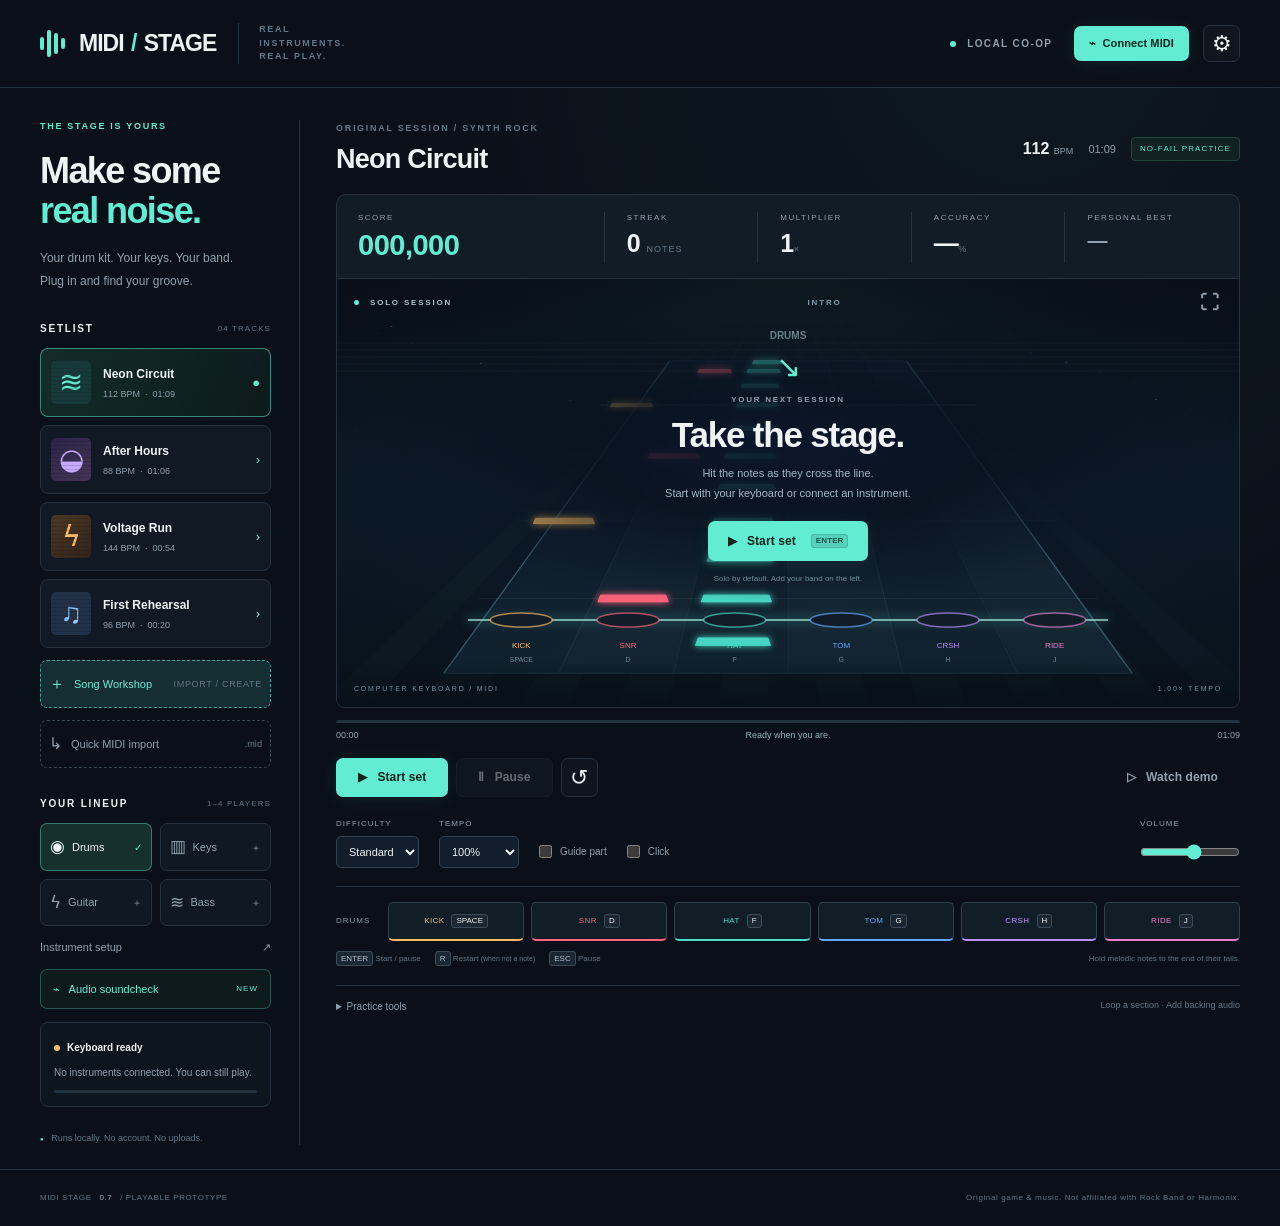
==== commit 66b23ef9: "Merge pull request #7 from scomofo/feat/midi-out-hardware-profiles v0.7: MIDI OUT hardware profiles," ====
--- a/MIDI-Stage.html
+++ b/MIDI-Stage.html
@@ -35,6 +35,10 @@
 .ws-quick-options{display:flex;align-items:center;gap:18px;flex-wrap:wrap;padding:18px 20px;border:1px solid #294050;border-radius:12px;margin:18px 0;background:#0c1c28}.ws-quick-options>div{flex:1;min-width:235px}.ws-quick-options strong{font-size:12px;letter-spacing:.08em;color:#cee8ea}.ws-quick-options .ws-roles{margin-top:9px}.ws-quick-options>label:not(.check){min-width:190px;font-size:11px;color:#b3c4d1;display:grid;gap:6px}.ws-quick-options>label.check{flex-basis:100%;margin:0}.ws-quick-options select,.ws-quick-controls input{background:#09131e;color:#e2f0f4;border:1px solid #304557;border-radius:7px;padding:10px;min-height:40px}.ws-analysis-progress{padding:20px;background:#10252e;border:1px solid #2a5b5c;border-radius:12px;margin:16px 0}.ws-analysis-progress>div{display:flex;justify-content:space-between;align-items:center;gap:12px}.ws-analysis-progress progress{width:100%;height:12px;margin:14px 0;accent-color:#70e2b0}.ws-analysis-progress small{color:#a6bbca}.ws-quick-ready{padding:24px;margin:16px 0 20px;border:1px solid #356454;border-radius:14px;background:linear-gradient(120deg,#122d29,#101c2b)}.ws-quick-heading{display:flex;justify-content:space-between;align-items:start;gap:16px}.ws-quick-heading h3{font-size:25px;margin:8px 0;color:#e5f7ef}.ws-quick-heading p{color:#b1c9c9;font-size:13px}.ws-pulse-badge{padding:8px 12px;border:1px solid #507a64;background:#1b4035;color:#b7efd2;white-space:nowrap;border-radius:20px;font-size:11px}.ws-pulse-badge[data-confidence=low]{background:#413624;color:#f2d6a2;border-color:#6a583a}.ws-quick-scope{font-size:12px;line-height:1.65;color:#bcd3d5;margin:18px 0}.ws-quick-controls{display:flex;align-items:end;gap:10px;flex-wrap:wrap}.ws-quick-controls label{font-size:11px;color:#b3c4d1;display:grid;gap:7px}.ws-quick-controls input{width:150px}.ws-quick-ready .ws-actions{margin-top:18px;align-items:center}.ws-quick-ready .ws-actions>.primary{margin-left:auto}.ws-advanced{border-top:1px solid #293e4c;padding-top:16px}.ws-advanced>summary{cursor:pointer;color:#a2b7c7;font-size:13px;padding:4px 0 18px;line-height:1.7}.ws-advanced[open]>summary{color:#d5efec}.ws-quick-ready .check{font-size:11px}#wsAnalysisProgress[hidden],#wsQuickReady[hidden]{display:none}@media(max-width:650px){.ws-quick-options{padding:14px;gap:12px}.ws-quick-heading{display:block}.ws-pulse-badge{display:inline-block;margin-top:8px}.ws-quick-ready{padding:16px}.ws-quick-heading h3{font-size:22px}.ws-quick-ready .ws-actions{display:grid;grid-template-columns:1fr 1fr}.ws-quick-ready .ws-actions>.primary{margin:0}.ws-quick-ready .ws-actions>.check{grid-column:1/-1}.ws-quick-controls{gap:8px}.ws-quick-controls input{width:125px}.ws-quick-controls .button{padding:10px}.ws-quick-options>label:not(.check){min-width:0;width:100%}}
 
 .ws-quick-visual{margin:10px 0 18px}#wsQuickCanvas{display:block;width:100%;height:auto;min-height:105px;background:#0a1822;border:1px solid #28424b;border-radius:9px}.ws-quick-visual p{margin:6px 0 0}.ws-quick-ready .ws-quick-scope{margin-bottom:12px}
+
+.hardware-global{border-top:1px solid var(--line);margin-top:22px;padding-top:18px}.hardware-heading{display:flex;align-items:center;justify-content:space-between;gap:12px}.hardware-heading h3{font-size:17px;margin:4px 0}.hardware-global>p{font-size:10px;color:var(--dim);margin:5px 0 13px}.hardware-fields{display:grid;grid-template-columns:1.15fr 1fr 1fr;gap:12px;align-items:end}.hardware-fields>label:not(.check){display:grid;gap:5px;font-size:9px}.hardware-fields select{width:100%;min-width:0}.hardware-global>small{display:block;margin-top:9px;color:var(--dim);font-size:9px}.hardware-route{margin-top:13px;padding-top:12px;border-top:1px dashed #334654}.hardware-route-title{display:flex;align-items:center;justify-content:space-between;gap:12px;margin-bottom:8px}.hardware-route-title strong{font-size:9px;letter-spacing:1.2px;color:var(--mint)}.hardware-route-grid{display:grid;grid-template-columns:1.35fr .55fr .9fr .75fr .7fr;gap:9px;align-items:end}.hardware-route-grid label{display:grid;gap:5px;font-size:8px}.hardware-route-grid select,.hardware-route-grid input{width:100%;min-width:0}.hardware-route-actions{display:flex;align-items:center;gap:8px;margin-top:8px}.hardware-route-actions .check{height:auto}.hardware-route-actions small{font-size:8px;color:var(--dim)}
+@media(max-width:850px){.hardware-fields{grid-template-columns:1fr 1fr}.hardware-route-grid{grid-template-columns:1fr 1fr 1fr}.hardware-route-grid label:first-child{grid-column:span 2}}
+@media(max-width:560px){.hardware-fields,.hardware-route-grid{grid-template-columns:1fr}.hardware-route-grid label:first-child{grid-column:auto}.hardware-heading{align-items:flex-start;flex-direction:column}.hardware-route-actions{align-items:flex-start;flex-direction:column}}
 
 </style>
   
@@ -80,8 +84,8 @@
       <details class="practice-tools"><summary>Practice tools <span>Loop a section · Add backing audio</span></summary><div class="practice-row"><label class="check"><input type="checkbox" id="loop"> Loop</label><label>From (sec)<input id="loopStart" type="number" min="0" step="0.5" value="0"></label><label>To (sec)<input id="loopEnd" type="number" min="1" step="0.5" value="17.1"></label><button id="audioButton" class="button secondary small">Add backing audio</button><input id="audioFile" type="file" accept="audio/*" hidden><button id="clearAudio" class="button ghost small" hidden>Clear audio</button><label>Audio starts at (sec)<input id="audioOffset" type="number" value="0" step="0.01" min="-120" max="120"></label></div><p id="audioStatus">MIDI tracks are synthesized locally. Optional audio must match your chart; it is not automatically transcribed or aligned.</p></details>
     </section>
   </main>
-  <footer><span>MIDI STAGE <b>0.5</b> / PLAYABLE PROTOTYPE</span><span>Original game & music. Not affiliated with Rock Band or Harmonix.</span></footer>
-  <dialog id="setupDialog" class="setup-dialog"><div class="dialog-heading"><div><div class="eyebrow">PLUG IN. MAP IT. PLAY.</div><h2>Your instrument rack</h2></div><button data-close="setupDialog" class="icon-button" aria-label="Close instrument settings">×</button></div><p class="dialog-intro">Assign each player a different device or MIDI channel. Select “Any channel” for a dedicated controller. Settings save on this browser.</p><div id="routeWarning" class="warning" hidden></div><div id="routeSettings"></div><div class="global-settings"><label>Ignore velocities below<input id="minVelocity" type="number" min="1" max="127" value="12"><small>Reject very light / accidental triggers.</small></label><label>Global correction (ms)<input id="inputOffset" type="number" min="-500" max="500" value="0"><small>Positive values compensate late input.</small></label><label class="check"><input id="monitor" type="checkbox" checked> Hear my MIDI notes</label><button id="calibrateButton" class="button secondary">Calibrate timing</button></div><div class="dialog-footer"><span id="learnStatus" role="status">MIDI Learn: click a lane, then play its pad or key.</span><button data-close="setupDialog" class="button primary">Done</button></div></dialog>
+  <footer><span>MIDI STAGE <b>0.7</b> / PLAYABLE PROTOTYPE</span><span>Original game & music. Not affiliated with Rock Band or Harmonix.</span></footer>
+  <dialog id="setupDialog" class="setup-dialog"><div class="dialog-heading"><div><div class="eyebrow">PLUG IN. MAP IT. PLAY.</div><h2>Your instrument rack</h2></div><button data-close="setupDialog" class="icon-button" aria-label="Close instrument settings">×</button></div><p class="dialog-intro">Assign each player a different device or MIDI channel. Select “Any channel” for a dedicated controller. Settings save on this browser.</p><div id="routeWarning" class="warning" hidden></div><div id="routeSettings"></div><div class="global-settings"><label>Ignore velocities below<input id="minVelocity" type="number" min="1" max="127" value="12"><small>Reject very light / accidental triggers.</small></label><label>Global correction (ms)<input id="inputOffset" type="number" min="-500" max="500" value="0"><small>Positive values compensate late input.</small></label><label class="check"><input id="monitor" type="checkbox" checked> Hear my MIDI notes</label><button id="calibrateButton" class="button secondary">Calibrate timing</button></div><section class="hardware-global"><div class="hardware-heading"><div><div class="eyebrow">MIDI OUT / HARDWARE SYNC</div><h3>External gear</h3></div><button id="panicOut" class="button ghost small">PANIC / ALL NOTES OFF</button></div><p>Optional. Route guide notes or hit feedback to MIDI hardware and sync external devices with MIDI Clock. SysEx stays disabled.</p><div class="hardware-fields"><label>CLOCK OUTPUT<select id="clockOutput"></select></label><label class="check"><input id="midiClock" type="checkbox"> Send MIDI Clock · 24 PPQN</label><label class="check"><input id="midiTransport" type="checkbox" checked> Start / Continue / Stop</label></div><small id="hardwareStatus" role="status">No MIDI outputs connected.</small></section><div class="dialog-footer"><span id="learnStatus" role="status">MIDI Learn: click a lane, then play its pad or key.</span><button data-close="setupDialog" class="button primary">Done</button></div></dialog>
   <dialog id="calibrationDialog" class="calibration-dialog"><div class="dialog-heading"><div><div class="eyebrow">GET IN THE POCKET</div><h2>Timing calibration</h2></div><button data-close="calibrationDialog" class="icon-button" aria-label="Close calibration">×</button></div><p>Listen to the clicks. After the first three, tap your instrument or the button in time for ten beats. This estimates your input/audio correction; it does not measure hardware latency independently.</p><div id="calibrationPulse" class="calibration-pulse">♩</div><strong id="calibrationStatus" role="status">Use the same headphones or speakers you will play with.</strong><div class="calibration-actions"><button id="calibrationStart" class="button primary">Start clicks</button><button id="calibrationTap" class="button secondary" disabled>Tap on the beat <kbd>SPACE</kbd></button></div><p class="muted">Wired audio is recommended. Bluetooth delay and jitter can make timing inconsistent.</p></dialog>
   <dialog id="resultsDialog" class="results-dialog"><div class="dialog-heading"><div><div class="eyebrow" id="resultEyebrow">SET COMPLETE</div><h2 id="resultTitle">That's your groove.</h2></div><button data-close="resultsDialog" class="icon-button" aria-label="Close results">×</button></div><div id="resultContent"></div><div class="dialog-footer"><button id="resultSetup" class="button secondary">Instrument setup</button><button id="playAgain" class="button primary">↺ &nbsp; Play again</button></div></dialog>
   <dialog id="soundcheckDialog" class="soundcheck-dialog" aria-labelledby="soundcheckTitle">
@@ -391,25 +395,35 @@
   return {TEMPLATES,chordName,groupNotes,templateScore,progressionForKey,fitPopProgression,classifyChroma,fftChroma,analyzeBuffer,makeChart,ChordJudge};
 });
 
-/* MIDI input only: no SysEx, output, firmware access, or network traffic. */
+/* Web MIDI input/output transport. SysEx is deliberately disabled. */
 (function(root){
   'use strict';
+  const clean=s=>String(s||'').trim().replace(/\s+/g,' ');
+  function basePortKey(port){return `${clean(port?.manufacturer).toLowerCase()}|${clean(port?.name).toLowerCase()}`;}
   class MIDIHub {
-    constructor({onMessage=()=>{},onDevices=()=>{},onDisconnect=()=>{}}={}){this.access=null;this.onMessage=onMessage;this.onDevices=onDevices;this.onDisconnect=onDisconnect;this.attached=new Map();}
+    constructor({onMessage=()=>{},onDevices=()=>{},onOutputs=()=>{},onDisconnect=()=>{},onOutputDisconnect=()=>{}}={}){
+      this.access=null;this.onMessage=onMessage;this.onDevices=onDevices;this.onOutputs=onOutputs;this.onDisconnect=onDisconnect;this.onOutputDisconnect=onOutputDisconnect;this.attached=new Map();this.lastOutputs=new Set();
+    }
     async connect(){
-      if(!window.isSecureContext)throw Error('MIDI needs a secure page. Launch with start.py and open http://localhost:8765 in Chrome.');
-      if(!navigator.requestMIDIAccess)throw Error('Web MIDI is not available here. Use desktop Chrome. Keyboard play still works.');
-      this.access=await navigator.requestMIDIAccess({sysex:false});
+      if(!root.isSecureContext)throw Error('MIDI needs a secure page. Launch with start.py and open http://localhost:8765 in Chrome.');
+      if(!root.navigator?.requestMIDIAccess)throw Error('Web MIDI is not available here. Use desktop Chrome. Keyboard play still works.');
+      this.access=await root.navigator.requestMIDIAccess({sysex:false});
       this.access.onstatechange=()=>this.refresh();this.refresh();return this.devices();
     }
-    devices(){return this.access?[...this.access.inputs.values()].filter(p=>p.state==='connected').map(p=>({id:p.id,name:p.name||'MIDI input',manufacturer:p.manufacturer||''})):[];}
+    keyed(ports,label){
+      const seen=new Map();return [...ports].filter(p=>p.state==='connected').map(p=>{const base=basePortKey(p),n=(seen.get(base)||0)+1;seen.set(base,n);return {id:p.id,key:`${base}#${n}`,name:p.name||label,manufacturer:p.manufacturer||'',state:p.state};});
+    }
+    devices(){return this.access?this.keyed(this.access.inputs.values(),'MIDI input'):[];}
+    outputDevices(){return this.access?.outputs?.values?this.keyed(this.access.outputs.values(),'MIDI output'):[];}
     refresh(){
       const devices=this.devices(),ids=new Set(devices.map(d=>d.id));
       for(const [id,port] of this.attached)if(!ids.has(id)){port.onmidimessage=null;this.attached.delete(id);this.onDisconnect(id);}
       if(this.access)for(const port of this.access.inputs.values())if(port.state==='connected'&&!this.attached.has(port.id)){
         port.onmidimessage=event=>this.receive(port.id,event);this.attached.set(port.id,port);
       }
-      this.onDevices(devices);
+      const outputs=this.outputDevices(),outIds=new Set(outputs.map(o=>o.id));
+      for(const old of this.lastOutputs)if(!outIds.has(old))this.onOutputDisconnect(old);
+      this.lastOutputs=outIds;this.onDevices(devices);this.onOutputs(outputs);
     }
     receive(device,event){
       const d=event.data;if(!d||!d.length)return;const type=d[0]&0xf0,channel=(d[0]&15)+1;
@@ -417,9 +431,89 @@
       if(d.length>=3&&(type===0x90||type===0x80))this.onMessage({kind:type===0x90&&d[2]>0?'on':'off',device,channel,note:d[1],velocity:type===0x80?0:d[2],timestamp,token:`${device}:${channel}:${d[1]}`});
       else if(d.length>=3&&type===0xb0)this.onMessage({kind:'cc',device,channel,controller:d[1],value:d[2],timestamp});
     }
-  }
-  root.StageMIDI={MIDIHub};
-})(globalThis);
+    outputById(id){return this.access?.outputs?.get(id)||null;}
+    outputByKey(key){const meta=this.outputDevices().find(o=>o.key===key);return meta?this.outputById(meta.id):null;}
+    send(outputId,data,timestamp=0){
+      if(!Array.isArray(data)&&!(data instanceof Uint8Array))throw TypeError('MIDI output data must be a byte sequence.');
+      if(data[0]===0xf0)throw Error('SysEx output is disabled in MIDI Stage.');
+      const port=this.outputById(outputId);if(!port||port.state==='disconnected')throw Error('MIDI output is disconnected.');
+      port.send([...data],Number.isFinite(timestamp)?timestamp:0);return true;
+    }
+    sendKey(key,data,timestamp=0){const meta=this.outputDevices().find(o=>o.key===key);if(!meta)throw Error('Saved MIDI output is not connected.');return this.send(meta.id,data,timestamp);}
+    clear(outputId){const port=this.outputById(outputId);if(port?.clear)port.clear();}
+    clearKey(key){const meta=this.outputDevices().find(o=>o.key===key);if(meta)this.clear(meta.id);}
+    panic(outputId,channels=Array.from({length:16},(_,i)=>i+1)){
+      const port=this.outputById(outputId);if(!port)return false;port.clear?.();for(const ch of channels){const status=0xb0+Math.max(0,Math.min(15,ch-1));port.send([status,64,0]);port.send([status,123,0]);port.send([status,120,0]);}return true;
+    }
+  }
+  root.StageMIDI={MIDIHub,basePortKey};
+  if(typeof module==='object'&&module.exports)module.exports={MIDIHub,basePortKey};
+})(typeof globalThis!=='undefined'?globalThis:this);
+
+/* Safe MIDI OUT profiles, guide routing, clock/transport and hit feedback. */
+(function(root,factory){
+  const api=factory(typeof module==='object'&&module.exports?require('./core.js'):root.StageCore);
+  if(typeof module==='object'&&module.exports)module.exports=api;else root.StageHardware=api;
+})(globalThis,function(C){
+  'use strict';
+  const ROLES=['drums','keys','guitar','bass'];
+  const DEFAULT_CHANNEL={drums:10,keys:1,guitar:2,bass:3};
+  const DEFAULT_FEEDBACK={drums:36,keys:60,guitar:64,bass:40};
+  const PRESETS={
+    off:{guide:false,feedback:'off'},
+    synth:{guide:true,feedback:'off'},
+    feedback:{guide:false,feedback:'note'},
+    hybrid:{guide:true,feedback:'note'},
+    custom:null
+  };
+  const clamp=(v,a,b)=>Math.max(a,Math.min(b,v));
+  function playerDefaults(role){return {outputKey:'',channel:DEFAULT_CHANNEL[role]||1,preset:'off',guide:false,feedback:'off',feedbackNumber:DEFAULT_FEEDBACK[role]||60};}
+  function defaultSettings(){return {clock:{enabled:false,transport:true,outputKey:''},players:Object.fromEntries(ROLES.map(r=>[r,playerDefaults(r)]))};}
+  function normalizePlayer(role,value={}){
+    const d=playerDefaults(role),p={...d,...value};p.outputKey=typeof p.outputKey==='string'?p.outputKey:'';p.channel=clamp(Math.round(Number(p.channel)||d.channel),1,16);p.feedbackNumber=clamp(Math.round(Number(p.feedbackNumber)||d.feedbackNumber),0,127);p.feedback=['off','note','cc'].includes(p.feedback)?p.feedback:'off';p.guide=!!p.guide;p.preset=Object.hasOwn(PRESETS,p.preset)?p.preset:'custom';return p;
+  }
+  function normalizeSettings(value={}){const d=defaultSettings(),clock={...d.clock,...(value.clock||{})};clock.enabled=!!clock.enabled;clock.transport=clock.transport!==false;clock.outputKey=typeof clock.outputKey==='string'?clock.outputKey:'';return {clock,players:Object.fromEntries(ROLES.map(r=>[r,normalizePlayer(r,value.players?.[r])]))};}
+  function applyPreset(profile,preset){const p=normalizePlayer('keys',profile);if(!Object.hasOwn(PRESETS,preset))preset='custom';if(PRESETS[preset])Object.assign(p,PRESETS[preset]);p.preset=preset;return p;}
+  function status(channel,type){return (type&0xf0)+clamp(channel,1,16)-1;}
+  function feedbackValue(grade){return grade==='perfect'?127:grade==='great'?104:grade==='good'?78:0;}
+  function beatTimes(song){return (song?.beats||[]).map(b=>Number(b.time)).filter(Number.isFinite).sort((a,b)=>a-b);}
+  function clockPlan(song,start=0,end=song.duration){const beats=beatTimes(song),times=[];if(beats.length>=2){for(let i=0;i<beats.length;i++){const a=beats[i];if(a>=end)break;const prev=i?beats[i]-beats[i-1]:60/(song.bpm||120),b=beats[i+1]??(a+prev);if(b<=a)continue;for(let k=0;k<24;k++){const t=a+(b-a)*k/24;if(t>=start-1e-8&&t<end-1e-8)times.push(t);}}}else{const step=60/(song.bpm||120)/24;for(let i=Math.ceil((start-1e-8)/step);i*step<end-1e-8;i++)times.push(i*step);}return times;}
+  function songPosition(song,time){const beats=beatTimes(song);let quarter;if(beats.length>=2){let i=0;while(i+1<beats.length&&beats[i+1]<=time+1e-9)i++;const a=beats[i]??0,b=beats[i+1]??(a+(i?beats[i]-beats[i-1]:60/(song.bpm||120))),fraction=b>a?clamp((time-a)/(b-a),0,1):0;quarter=i+fraction;}else quarter=time*(song.bpm||120)/60;return clamp(Math.round(quarter*4),0,0x3fff);}
+  class Engine{
+    constructor({hub,settings,onStatus=()=>{},now=()=>performance.now()}={}){this.hub=hub;this.settings=normalizeSettings(settings);this.onStatus=onStatus;this.now=now;this.running=false;this.timer=null;this.guide=[];this.guideCursor=0;this.clockTimes=[];this.clockCursor=0;this.transportSent=false;this.session=null;this.touched=new Map();}
+    configure(settings){this.settings=normalizeSettings(settings);return this.settings;}
+    connected(key){return !!key&&!!this.hub?.outputDevices?.().some(o=>o.key===key);}
+    meta(key){return this.hub?.outputDevices?.().find(o=>o.key===key)||null;}
+    sendKey(key,data,at=0){if(!key)return false;if(!this.connected(key)){this.onStatus('Saved MIDI output is not connected.');return false;}try{this.hub.sendKey(key,data,at);return true;}catch(e){this.onStatus(e.message);return false;}}
+    touch(key,ch){if(!key)return;if(!this.touched.has(key))this.touched.set(key,new Set());this.touched.get(key).add(ch);}
+    guidePlan(song,players,start,end){
+      const events=[];for(const player of players.filter(p=>p.enabled)){const profile=this.settings.players[player.id];if(!profile?.guide||!profile.outputKey)continue;let notes=[];
+        const chords=song.chordHighways?.[player.type];if(chords?.length){for(const e of chords)if(e.time>=start-1e-6&&e.time<end-1e-6)for(const pitch of e.pitches||[])notes.push({time:e.time,duration:e.duration,pitch,velocity:92});}
+        else if(!song.rhythmOnly){const part=C.sourceFor(song,player);notes=part.notes.filter(n=>n.time>=start-1e-6&&n.time<end-1e-6);}
+        for(const n of notes){const ch=profile.channel,on=status(ch,0x90),off=status(ch,0x80),dur=Math.max(.04,Math.min(Number(n.duration)||.1,end-n.time));events.push({time:n.time,key:profile.outputKey,data:[on,clamp(Math.round(n.pitch),0,127),clamp(Math.round(n.velocity)||90,1,127)]},{time:n.time+dur,key:profile.outputKey,data:[off,clamp(Math.round(n.pitch),0,127),0]});this.touch(profile.outputKey,ch);}
+      }return events.sort((a,b)=>a.time-b.time||(a.data[0]&0xf0)-(b.data[0]&0xf0));
+    }
+    start({song,players,speed=1,seek=0,end=song.duration,resume=false,songNow=()=>seek}={}){
+      this.stop({transport:false,panic:true});this.running=true;this.session={song,players,speed,seek,end,resume,songNow};this.guide=this.guidePlan(song,players,seek,end);this.guideCursor=0;this.clockTimes=this.settings.clock.enabled?clockPlan(song,seek,end):[];this.clockCursor=0;this.transportSent=false;this.schedule();this.timer=setInterval(()=>this.schedule(),25);return this.snapshot();
+    }
+    schedule(){
+      if(!this.running||!this.session)return;const {song,speed,seek,end,resume,songNow}=this.session,now=this.now(),current=songNow(now),lookahead=.13*speed,until=current+lookahead;
+      const clock=this.settings.clock;if(clock.outputKey&&clock.transport&&!this.transportSent&&current<=seek+.001&&until>=seek){const at=now+Math.max(0,(seek-current)/speed*1000);if(resume||seek>1e-6){const spp=songPosition(song,seek);this.sendKey(clock.outputKey,[0xf2,spp&0x7f,(spp>>7)&0x7f],at);this.sendKey(clock.outputKey,[0xfb],at);}else this.sendKey(clock.outputKey,[0xfa],at);this.transportSent=true;}
+      if(clock.enabled&&clock.outputKey)while(this.clockCursor<this.clockTimes.length&&this.clockTimes[this.clockCursor]<=until+1e-8){const t=this.clockTimes[this.clockCursor++];if(t<current-.05*speed)continue;this.sendKey(clock.outputKey,[0xf8],now+Math.max(0,(t-current)/speed*1000));}
+      while(this.guideCursor<this.guide.length&&this.guide[this.guideCursor].time<=until+1e-8){const e=this.guide[this.guideCursor++];if(e.time<current-.05*speed)continue;this.sendKey(e.key,e.data,now+Math.max(0,(e.time-current)/speed*1000));}
+    }
+    feedback(player,grade){const p=this.settings.players[player?.id];if(!p?.outputKey||p.feedback==='off'||!['perfect','great','good'].includes(grade))return false;const value=feedbackValue(grade),now=this.now(),ch=p.channel,n=p.feedbackNumber;this.touch(p.outputKey,ch);
+      if(p.feedback==='cc'){this.sendKey(p.outputKey,[status(ch,0xb0),n,value],now);this.sendKey(p.outputKey,[status(ch,0xb0),n,0],now+90);}
+      else{this.sendKey(p.outputKey,[status(ch,0x90),n,value],now);this.sendKey(p.outputKey,[status(ch,0x80),n,0],now+90);}return true;
+    }
+    test(player){const p=this.settings.players[player?.id];if(!p?.outputKey)return false;const now=this.now(),note=p.feedbackNumber||60;this.touch(p.outputKey,p.channel);this.sendKey(p.outputKey,[status(p.channel,0x90),note,110],now);this.sendKey(p.outputKey,[status(p.channel,0x80),note,0],now+160);return true;}
+    configuredKeys(){const keys=new Set();if(this.settings.clock.outputKey)keys.add(this.settings.clock.outputKey);for(const p of Object.values(this.settings.players))if(p.outputKey)keys.add(p.outputKey);return keys;}
+    panic(all=false){let sent=0;for(const out of this.hub?.outputDevices?.()||[]){let channels;if(all)channels=Array.from({length:16},(_,i)=>i+1);else{channels=new Set(this.touched.get(out.key)||[]);for(const p of Object.values(this.settings.players))if(p.outputKey===out.key)channels.add(p.channel);channels=[...channels];}if(channels.length){this.hub.panic(out.id,channels);sent++;}}return sent;}
+    stop({transport=true,panic=true}={}){const wasRunning=this.running;this.running=false;clearInterval(this.timer);this.timer=null;for(const key of this.configuredKeys()){const meta=this.meta(key);if(meta)this.hub.clear(meta.id);}if(wasRunning&&transport&&this.settings.clock.transport&&this.settings.clock.outputKey)this.sendKey(this.settings.clock.outputKey,[0xfc],this.now());if(panic&&(wasRunning||this.touched.size))this.panic(false);this.touched.clear();this.guide=[];this.guideCursor=0;this.clockTimes=[];this.clockCursor=0;this.session=null;this.transportSent=false;}
+    snapshot(){return {running:this.running,clock:{...this.settings.clock},players:JSON.parse(JSON.stringify(this.settings.players)),outputs:(this.hub?.outputDevices?.()||[]).map(o=>({...o})),guidePending:Math.max(0,this.guide.length-this.guideCursor)};}
+  }
+  return {ROLES,PRESETS,DEFAULT_CHANNEL,DEFAULT_FEEDBACK,playerDefaults,defaultSettings,normalizePlayer,normalizeSettings,applyPreset,feedbackValue,beatTimes,clockPlan,songPosition,Engine};
+});
 
 /* Audio-clock transport with a short look-ahead scheduler. All sounds synthesized here. */
 (function(root){
@@ -1578,7 +1672,7 @@
 /* MIDI Stage application. Local-only, dependency-free browser build. */
 (function(){
   'use strict';
-  const C=StageCore,S=StageStrings,X=StageChords,$=id=>document.getElementById(id),esc=s=>String(s).replace(/[&<>"']/g,c=>({'&':'&amp;','<':'&lt;','>':'&gt;','"':'&quot;',"'":'&#39;'}[c]));
+  const C=StageCore,S=StageStrings,X=StageChords,H=StageHardware,$=id=>document.getElementById(id),esc=s=>String(s).replace(/[&<>"']/g,c=>({'&':'&amp;','<':'&lt;','>':'&gt;','"':'&quot;',"'":'&#39;'}[c]));
   const fmt=t=>{t=Math.max(0,Math.floor(t));return `${String(Math.floor(t/60)).padStart(2,'0')}:${String(t%60).padStart(2,'0')}`;};
   const icons={drums:'◉',keys:'▥',guitar:'ϟ',bass:'≋'};
   const storage={get(k,fallback){try{return JSON.parse(localStorage.getItem(k))??fallback;}catch(_){return fallback;}},set(k,v){try{localStorage.setItem(k,JSON.stringify(v));}catch(_){}}};
@@ -1586,12 +1680,13 @@
   const players=C.defaults().map(p=>{const old=saved.players?.find(x=>x.id===p.id);if(!old)return p;return {...p,enabled:!!old.enabled,input:['guitar','bass'].includes(p.type)&&old.input==='audio'?'audio':'midi',offsetMs:C.clamp(Number(old.offsetMs)||0,-500,500),device:typeof old.device==='string'?old.device:'any',channel:C.clamp(Number(old.channel)||0,0,16),mode:old.mode==='exact'?'exact':'pitch',learned:old.learned&&typeof old.learned==='object'?Object.fromEntries(Object.entries(old.learned).filter(([n,l])=>Number(n)>=0&&Number(n)<128&&Number.isInteger(l)&&l>=0&&l<12)): {}};});
   if(!players.some(p=>p.enabled))players[0].enabled=true;
   const assets=new Map(),projects=new Map();let selectionTicket=0;
-  const state={backingLoading:false,songs:[C.makeSong(0),C.makeSong(1),C.makeSong(2),C.makeValidationSong()],song:null,players,status:'ready',position:0,speed:1,difficulty:'standard',judges:new Map(),charts:new Map(),feedback:new Map(),flashes:new Map(),particles:[],devices:[],demo:false,assisted:false,learn:null,from:0,to:0,loops:0,buffer:null,bufferName:'',minVelocity:C.clamp(Number(saved.minVelocity)||12,1,127),inputOffset:C.clamp(Number(saved.inputOffset)||0,-500,500),monitor:saved.monitor!==false,lastInput:new Map(),activeTokens:new Map(),pedals:new Map(),deferred:new Map(),keyDown:new Set(),calibration:null,startLock:false,startGeneration:0};
+  const state={backingLoading:false,songs:[C.makeSong(0),C.makeSong(1),C.makeSong(2),C.makeValidationSong()],song:null,players,status:'ready',position:0,speed:1,difficulty:'standard',judges:new Map(),charts:new Map(),feedback:new Map(),flashes:new Map(),particles:[],devices:[],outputs:[],hardware:H.normalizeSettings(saved.hardware),demo:false,assisted:false,learn:null,from:0,to:0,loops:0,buffer:null,bufferName:'',minVelocity:C.clamp(Number(saved.minVelocity)||12,1,127),inputOffset:C.clamp(Number(saved.inputOffset)||0,-500,500),monitor:saved.monitor!==false,lastInput:new Map(),activeTokens:new Map(),pedals:new Map(),deferred:new Map(),keyDown:new Set(),calibration:null,startLock:false,startGeneration:0};
   state.song=state.songs[0];
   const audio=new StageAudio.AudioEngine();
   let toastTimer=0,raf=0,view={w:900,h:430,dpr:1},lastHud=0,lastCount='',calTimer=0,loopTimer=0;
   const reduced=window.matchMedia('(prefers-reduced-motion: reduce)').matches;
-  const hub=new StageMIDI.MIDIHub({onMessage:handleMIDI,onDevices:updateDevices,onDisconnect:id=>{if(state.status==='playing'&&players.some(p=>p.enabled&&!S.isAudio(p)&&(p.device===id||p.device==='any'))){pauseGame('An instrument disconnected. Reconnect it, then resume.');}releaseDevice(id);}});
+  const hub=new StageMIDI.MIDIHub({onMessage:handleMIDI,onDevices:updateDevices,onOutputs:updateOutputs,onDisconnect:id=>{if(state.status==='playing'&&players.some(p=>p.enabled&&!S.isAudio(p)&&(p.device===id||p.device==='any'))){pauseGame('An instrument disconnected. Reconnect it, then resume.');}releaseDevice(id);},onOutputDisconnect:id=>{if(state.status==='playing')toast('A MIDI output disconnected. Gameplay continues; hardware sync/feedback may stop.');}});
+  const hardware=new H.Engine({hub,settings:state.hardware,onStatus:m=>{$('hardwareStatus').textContent=m;if(state.status==='playing')toast(m);}});
   const soundcheck=new StageSoundcheck.Controller({getContext:async()=>{await audio.init();return audio.ctx;},beforeOpen:()=>{if(state.status==='starting')return false;if(state.status==='playing')pauseGame('Paused for soundcheck.');},onMIDI:openSetup,onUseAudio:role=>{
       const p=players.find(p=>p.id===role);p.input='audio';p.mode='exact';p.enabled=true;
       persist();renderBand();resetReady('Live audio selected. Choose First Rehearsal, then Start set.');
@@ -1616,7 +1711,7 @@
     workshop.getBacking(song.libraryId).then(buffer=>{if(ticket!==selectionTicket)return;assets.set(song.id,buffer);apply(buffer);}).catch(e=>{if(ticket!==selectionTicket)return;apply(null);toast(e.message);});
   }
   function interrupt(message) {
-    if(state.status==='starting'){state.startGeneration++;state.status='ready';live.stop();audio.stop();setControls();toast(message);}
+    if(state.status==='starting'){state.startGeneration++;state.status='ready';live.stop();audio.stop();hardware.stop();setControls();toast(message);}
     else if(state.status==='playing')pauseGame(message);
   }
   function handleString(role,event) {
@@ -1643,11 +1738,11 @@
     if(active.length)$('inputMode').textContent='LIVE AUDIO + MIDI · INPUT PLAYBACK MUTED';
   }
   function toast(message){$('toast').textContent=message;$('toast').classList.add('show');clearTimeout(toastTimer);toastTimer=setTimeout(()=>$('toast').classList.remove('show'),5000);}
-  function persist(){storage.set('midi-stage-settings-v1',{players:players.map(({id,enabled,device,channel,mode,input,offsetMs,learned})=>({id,enabled,device,channel,mode,input,offsetMs,learned})),minVelocity:state.minVelocity,inputOffset:state.inputOffset,monitor:state.monitor});}
+  function persist(){state.hardware=hardware.configure(state.hardware);storage.set('midi-stage-settings-v1',{players:players.map(({id,enabled,device,channel,mode,input,offsetMs,learned})=>({id,enabled,device,channel,mode,input,offsetMs,learned})),minVelocity:state.minVelocity,inputOffset:state.inputOffset,monitor:state.monitor,hardware:state.hardware});}
   function enabled(){return players.filter(p=>p.enabled);}
   function bestKey(){return ['midi-stage-best-v3',state.song.id,state.difficulty,state.speed,enabled().map(p=>`${p.id}:${p.source}:${p.mode}:${p.input}`).join('|')].join('/');}
   function resetReady(message){
-    state.startGeneration++;clearTimeout(loopTimer);live.stop();audio.stop();state.status='ready';state.position=0;state.demo=false;state.assisted=false;state.loops=0;state.activeTokens.clear();state.pedals.clear();state.deferred.clear();state.keyDown.clear();state.feedback.clear();state.particles=[];state.from=0;state.to=state.song.duration;
+    state.startGeneration++;clearTimeout(loopTimer);live.stop();audio.stop();hardware.stop();state.status='ready';state.position=0;state.demo=false;state.assisted=false;state.loops=0;state.activeTokens.clear();state.pedals.clear();state.deferred.clear();state.keyDown.clear();state.feedback.clear();state.particles=[];state.from=0;state.to=state.song.duration;
     rebuildCharts();setControls();$('stageOverlay').hidden=false;$('countdown').innerHTML='';lastCount='';$('runStatus').textContent=message||'Ready when you are.';updateHUD();
   }
   function rebuildCharts(){state.charts.clear();state.judges.clear();for(const p of enabled()){const timingOnly=S.isAudio(p)&&p.type==='guitar',chordChart=state.song.chordHighways?.[p.type]?.length?X.makeChart(state.song,p,state.from,state.to,{timingOnly}):null,chart=chordChart||C.makeChart(state.song,p,state.from,state.to);state.charts.set(p.id,chart);const opts={difficulty:state.difficulty,speed:state.speed,mode:state.song.rhythmOnly?'rhythm':S.isAudio(p)?'exact':p.mode,onJudge:r=>feedback(p.id,r)};state.judges.set(p.id,chordChart?new X.ChordJudge(chart,{...opts,timingOnly}):new C.Judge(chart,{...opts,drums:p.type==='drums',verifiedHolds:S.isAudio(p)&&!state.song.rhythmOnly}));}renderPads();}
@@ -1699,19 +1794,20 @@
       } else live.stop();
       if(document.hidden||ticket!==state.startGeneration){interrupt('Start cancelled while the page was hidden.');return;}
       await audio.begin({song:state.song,players,speed:state.speed,seek:state.position,end:state.to,countIn:true,guide:$('guide').checked,demo:state.demo,metronome:$('metronome').checked,buffer:state.buffer,audioOffset:Number($('audioOffset').value)||0});
-      if(ticket!==state.startGeneration){audio.stop();live.stop();return;}
+      if(ticket!==state.startGeneration){audio.stop();live.stop();hardware.stop();return;}
+      if(!state.demo)hardware.start({song:state.song,players,speed:state.speed,seek:state.position,end:state.to,resume,songNow:stamp=>audio.songAt(stamp)});
       state.status='playing';$('stageOverlay').hidden=true;$('runStatus').textContent=state.demo?'DEMO · Autoplay · Scores are not saved':$('loop').checked?`Loop practice · Pass ${state.loops+1}`:'Count in, then make it yours.';setControls();
-    }catch(e){state.status='ready';live.stop();audio.stop();setControls();toast(e.message||'The set could not start.');}finally{state.startLock=false;}
+    }catch(e){state.status='ready';live.stop();audio.stop();hardware.stop();setControls();toast(e.message||'The set could not start.');}finally{state.startLock=false;}
   }
   function pauseGame(message='Paused. Press Enter or Resume to continue.'){
-    if(state.status!=='playing')return;state.position=C.clamp(audio.songAt(),state.from,state.to);state.status='paused';live.stop();audio.stop();
+    if(state.status!=='playing')return;state.position=C.clamp(audio.songAt(),state.from,state.to);state.status='paused';live.stop();audio.stop();hardware.stop();
     // A paused hold earns no unplayed sustain bonus. The run becomes practice-only.
     for(const j of state.judges.values())for(const n of [...j.activeHolds]){n.hold='paused';j.activeHolds.delete(n);j.held.delete(n.token);state.assisted=true;}
     state.activeTokens.clear();state.pedals.clear();state.deferred.clear();state.keyDown.clear();$('countdown').innerHTML='Ⅱ<small>PAUSED</small>';$('runStatus').textContent=message;setControls();
   }
   function feedback(id,result){
     const time=performance.now()/1000;state.feedback.set(id,{...result,until:time+.64});
-    if(result.note&&['perfect','great','good'].includes(result.grade)){const hitLanes=result.note.lanes||[result.note.lane];for(const lane of hitLanes)flash(id,lane);if(!reduced)for(const lane of hitLanes.slice(0,4))for(let i=0;i<2;i++)state.particles.push({id,lane,created:time,vx:(i?1:-1)*22,vy:-60-i*18,color:state.charts.get(id).lanes[lane].color});}
+    if(result.note&&['perfect','great','good'].includes(result.grade)){if(!state.demo)hardware.feedback(players.find(p=>p.id===id),result.grade);const hitLanes=result.note.lanes||[result.note.lane];for(const lane of hitLanes)flash(id,lane);if(!reduced)for(const lane of hitLanes.slice(0,4))for(let i=0;i<2;i++)state.particles.push({id,lane,created:time,vx:(i?1:-1)*22,vy:-60-i*18,color:state.charts.get(id).lanes[lane].color});}
     if(state.particles.length>120)state.particles.splice(0,state.particles.length-120);
   }
   function flash(id,lane){state.flashes.set(`${id}:${lane}`,performance.now()/1000+.14);const b=$('pads').querySelector(`[data-player="${id}"][data-lane="${lane}"]`);if(b){b.classList.add('flash');setTimeout(()=>b.classList.remove('flash'),120);}}
@@ -1755,19 +1851,23 @@
     }
   }
   function updateDevices(devices){
-    state.devices=devices;$('midiStatus').textContent=devices.length?`${devices.length} MIDI input${devices.length===1?'':'s'} connected`:'Keyboard ready';$('midiDot').classList.toggle('connected',devices.length>0);$('connectMIDI').innerHTML=devices.length?'⌁ &nbsp; MIDI connected':'⌁ &nbsp; Connect MIDI';$('inputMode').textContent=devices.length?'LIVE MIDI INPUT / KEYBOARD BACKUP':'COMPUTER KEYBOARD / MIDI';
+    state.devices=devices;const total=devices.length+state.outputs.length;$('midiStatus').textContent=devices.length?`${devices.length} MIDI input${devices.length===1?'':'s'} · ${state.outputs.length} out`:(state.outputs.length?`${state.outputs.length} MIDI output${state.outputs.length===1?'':'s'} connected`:'Keyboard ready');$('midiDot').classList.toggle('connected',total>0);$('connectMIDI').innerHTML=total?'⌁ &nbsp; MIDI connected':'⌁ &nbsp; Connect MIDI';$('inputMode').textContent=devices.length?'LIVE MIDI INPUT / KEYBOARD BACKUP':'COMPUTER KEYBOARD / MIDI';
     soundcheck.updateMIDI();if($('setupDialog').open)renderSetup();
   }
+  function updateOutputs(outputs){state.outputs=outputs;hardware.configure(state.hardware);$('hardwareStatus').textContent=outputs.length?`${outputs.length} MIDI output${outputs.length===1?'':'s'} available. Profiles reconnect by manufacturer/name.`:'No MIDI outputs connected.';updateDevices(state.devices);if($('setupDialog').open)renderSetup();}
   function renderSetup(){
     const conflicts=C.routingConflicts(players);$('routeWarning').hidden=!conflicts.length;$('routeWarning').textContent=`${conflicts.join('. ')}. This sends the same input to multiple parts. Select separate devices or channels.`;
     $('routeSettings').innerHTML=players.map(p=>{
-      const lanes=C.lanesFor(state.song,p),missing=p.device!=='any'&&!state.devices.some(d=>d.id===p.device);
-      return `<section class="route-card"><div class="route-title"><strong>${icons[p.type]} &nbsp; ${p.label} <span style="color:var(--dim);font-size:10px;font-weight:400">${p.enabled?'IN YOUR LINEUP':'NOT PLAYING'}</span></strong><button data-reset="${p.id}">Reset mapping</button></div><div class="route-fields"><label>MIDI INPUT<select data-route="device" data-player="${p.id}"><option value="any" ${p.device==='any'?'selected':''}>Any MIDI input</option>${state.devices.map(d=>`<option value="${esc(d.id)}" ${p.device===d.id?'selected':''}>${esc(d.name)}</option>`).join('')}${missing?`<option selected value="${esc(p.device)}">Saved device (disconnected)</option>`:''}</select></label><label>INPUT CHANNEL<select data-route="channel" data-player="${p.id}">${Array.from({length:17},(_,i)=>`<option value="${i}" ${p.channel===i?'selected':''}>${i===0?'Any channel':`Channel ${i}`}</option>`).join('')}</select></label><label>SONG TRACK<select data-route="source" data-player="${p.id}">${state.song.parts.map(s=>`<option value="${esc(s.id)}" ${C.sourceFor(state.song,p).id===s.id?'selected':''}>${esc(s.name)}</option>`).join('')}</select></label><label>MATCHING<select data-route="mode" data-player="${p.id}" ${p.type==='drums'||S.isAudio(p)?'disabled':''}><option value="pitch" ${p.mode==='pitch'?'selected':''}>Arcade / any octave</option><option value="exact" ${p.mode==='exact'?'selected':''}>Exact MIDI pitch</option></select></label></div><div class="route-extended"><label>PLAY INPUT<select data-route="input" data-player="${p.id}" ${['guitar','bass'].includes(p.type)?'':'disabled'}><option value="midi" ${!S.isAudio(p)?'selected':''}>MIDI / computer keys</option>${['guitar','bass'].includes(p.type)?`<option value="audio" ${S.isAudio(p)?'selected':''}>Live audio · single notes</option>`:''}</select></label><label>PLAYER CORRECTION (ms)<input type="number" min="-500" max="500" step="5" value="${p.offsetMs}" data-route="offsetMs" data-player="${p.id}"><small>Added to global correction. Positive compensates late input.</small></label></div>${state.song.rhythmOnly?'<p class="route-note">This chart uses rhythm-only matching: any note or pad on the assigned input counts. Pitches are not transcribed.</p>':''}${S.isAudio(p)?'<p class="route-note">Normal note charts use exact pitch for live audio; MIDI Learn and keyboard shortcuts do not score this player. Choose the device/channel in Audio soundcheck.</p>':''}<div class="mapping-pads">${lanes.map((l,i)=>{const custom=Object.entries(p.learned).filter(([,v])=>v===i).map(([n])=>n);return `<button class="learn-button ${state.learn?.id===p.id&&state.learn?.lane===i?'learning':''}" ${S.isAudio(p)?'disabled':''} data-learn="${p.id}" data-lane="${i}" style="--pad-color:${l.color}">${esc(l.name)}<small>${custom.length?'MIDI '+custom.join(', '):l.any?'Any note / pad':p.type==='drums'?'MIDI '+l.notes.join(','):'e.g. '+C.noteName(l.pitch)}</small></button>`;}).join('')}</div><p class="route-note">${p.type==='drums'?'General MIDI drum map by default. Learn a lane to bind its physical pad.':'Arcade matches the displayed pitch class or learned lane; Exact requires the authored MIDI note number.'} Learn also binds the device and channel. Computer keyboard always uses lane assist.</p></section>`;
+      const lanes=C.lanesFor(state.song,p),missing=p.device!=='any'&&!state.devices.some(d=>d.id===p.device),hp=state.hardware.players[p.id],outMissing=hp.outputKey&&!state.outputs.some(o=>o.key===hp.outputKey);
+      const outOptions=`<option value="" ${!hp.outputKey?'selected':''}>No MIDI output</option>${state.outputs.map(o=>`<option value="${esc(o.key)}" ${hp.outputKey===o.key?'selected':''}>${esc(o.name)}${o.manufacturer?` · ${esc(o.manufacturer)}`:''}</option>`).join('')}${outMissing?`<option selected value="${esc(hp.outputKey)}">Saved output (disconnected)</option>`:''}`;
+      return `<section class="route-card"><div class="route-title"><strong>${icons[p.type]} &nbsp; ${p.label} <span style="color:var(--dim);font-size:10px;font-weight:400">${p.enabled?'IN YOUR LINEUP':'NOT PLAYING'}</span></strong><button data-reset="${p.id}">Reset mapping</button></div><div class="route-fields"><label>MIDI INPUT<select data-route="device" data-player="${p.id}"><option value="any" ${p.device==='any'?'selected':''}>Any MIDI input</option>${state.devices.map(d=>`<option value="${esc(d.id)}" ${p.device===d.id?'selected':''}>${esc(d.name)}</option>`).join('')}${missing?`<option selected value="${esc(p.device)}">Saved device (disconnected)</option>`:''}</select></label><label>INPUT CHANNEL<select data-route="channel" data-player="${p.id}">${Array.from({length:17},(_,i)=>`<option value="${i}" ${p.channel===i?'selected':''}>${i===0?'Any channel':`Channel ${i}`}</option>`).join('')}</select></label><label>SONG TRACK<select data-route="source" data-player="${p.id}">${state.song.parts.map(s=>`<option value="${esc(s.id)}" ${C.sourceFor(state.song,p).id===s.id?'selected':''}>${esc(s.name)}</option>`).join('')}</select></label><label>MATCHING<select data-route="mode" data-player="${p.id}" ${p.type==='drums'||S.isAudio(p)?'disabled':''}><option value="pitch" ${p.mode==='pitch'?'selected':''}>Arcade / any octave</option><option value="exact" ${p.mode==='exact'?'selected':''}>Exact MIDI pitch</option></select></label></div><div class="route-extended"><label>PLAY INPUT<select data-route="input" data-player="${p.id}" ${['guitar','bass'].includes(p.type)?'':'disabled'}><option value="midi" ${!S.isAudio(p)?'selected':''}>MIDI / computer keys</option>${['guitar','bass'].includes(p.type)?`<option value="audio" ${S.isAudio(p)?'selected':''}>Live audio · single notes</option>`:''}</select></label><label>PLAYER CORRECTION (ms)<input type="number" min="-500" max="500" step="5" value="${p.offsetMs}" data-route="offsetMs" data-player="${p.id}"><small>Added to global correction. Positive compensates late input.</small></label></div>${state.song.rhythmOnly?'<p class="route-note">This chart uses rhythm-only matching: any note or pad on the assigned input counts. Pitches are not transcribed.</p>':''}${S.isAudio(p)?'<p class="route-note">Normal note charts use exact pitch for live audio; MIDI Learn and keyboard shortcuts do not score this player. Choose the device/channel in Audio soundcheck.</p>':''}<div class="hardware-route"><div class="hardware-route-title"><strong>MIDI OUT PROFILE</strong><button class="button ghost small" data-hw-test="${p.id}" ${hp.outputKey?'':'disabled'}>Send test note</button></div><div class="hardware-route-grid"><label>OUTPUT<select data-hw="outputKey" data-player="${p.id}">${outOptions}</select></label><label>CH<select data-hw="channel" data-player="${p.id}">${Array.from({length:16},(_,i)=>`<option value="${i+1}" ${hp.channel===i+1?'selected':''}>${i+1}</option>`).join('')}</select></label><label>PROFILE<select data-hw="preset" data-player="${p.id}"><option value="off" ${hp.preset==='off'?'selected':''}>Off</option><option value="synth" ${hp.preset==='synth'?'selected':''}>External synth</option><option value="feedback" ${hp.preset==='feedback'?'selected':''}>Pad / LED feedback</option><option value="hybrid" ${hp.preset==='hybrid'?'selected':''}>Hybrid</option><option value="custom" ${hp.preset==='custom'?'selected':''}>Custom</option></select></label><label>FEEDBACK<select data-hw="feedback" data-player="${p.id}"><option value="off" ${hp.feedback==='off'?'selected':''}>Off</option><option value="note" ${hp.feedback==='note'?'selected':''}>Note pulse</option><option value="cc" ${hp.feedback==='cc'?'selected':''}>CC pulse</option></select></label><label>NOTE / CC<input type="number" min="0" max="127" value="${hp.feedbackNumber}" data-hw="feedbackNumber" data-player="${p.id}"></label></div><div class="hardware-route-actions"><label class="check"><input type="checkbox" data-hw="guide" data-player="${p.id}" ${hp.guide?'checked':''}> Send guide notes to this output</label><small>${state.song.rhythmOnly&&!state.song.chordHighways?.[p.type]?.length?'Rhythm-only MP3 charts do not invent guide pitches.':state.song.chordHighways?.[p.type]?.length?'Chord guide uses the chart chord tones, which may be estimated for MP3 imports.':'Guide follows authored MIDI notes.'}</small></div></div><div class="mapping-pads">${lanes.map((l,i)=>{const custom=Object.entries(p.learned).filter(([,v])=>v===i).map(([n])=>n);return `<button class="learn-button ${state.learn?.id===p.id&&state.learn?.lane===i?'learning':''}" ${S.isAudio(p)?'disabled':''} data-learn="${p.id}" data-lane="${i}" style="--pad-color:${l.color}">${esc(l.name)}<small>${custom.length?'MIDI '+custom.join(', '):l.any?'Any note / pad':p.type==='drums'?'MIDI '+l.notes.join(','):'e.g. '+C.noteName(l.pitch)}</small></button>`;}).join('')}</div><p class="route-note">${p.type==='drums'?'General MIDI drum map by default. Learn a lane to bind its physical pad.':'Arcade matches the displayed pitch class or learned lane; Exact requires the authored MIDI note number.'} Learn also binds the device and channel. Computer keyboard always uses lane assist.</p></section>`;
     }).join('');
     $('routeSettings').querySelectorAll('[data-route]').forEach(el=>el.onchange=()=>{const p=players.find(p=>p.id===el.dataset.player),field=el.dataset.route;p[field]=field==='channel'?Number(el.value):field==='offsetMs'?C.clamp(Number(el.value)||0,-500,500):el.value;if(field==='input'&&el.value==='audio')p.mode='exact';if(field==='device'&&el.value!=='any')p.channel=0;if(field==='source')p.learned={};persist();resetReady('Instrument setup changed. Ready for a fresh set.');renderSetup();});
+    $('routeSettings').querySelectorAll('[data-hw]').forEach(el=>el.onchange=()=>{const profile=state.hardware.players[el.dataset.player],field=el.dataset.hw;if(field==='preset'){const next=H.applyPreset(profile,el.value);Object.assign(profile,next);}else if(field==='channel')profile.channel=C.clamp(Number(el.value)||1,1,16);else if(field==='feedbackNumber')profile.feedbackNumber=C.clamp(Number(el.value)||0,0,127);else if(field==='guide'){profile.guide=el.checked;profile.preset='custom';}else{profile[field]=el.value;if(field==='feedback')profile.preset='custom';if(field==='outputKey'&&!el.value)profile.preset='off';}hardware.configure(state.hardware);persist();renderSetup();});
+    $('routeSettings').querySelectorAll('[data-hw-test]').forEach(el=>el.onclick=()=>{const p=players.find(p=>p.id===el.dataset.hwTest);if(hardware.test(p))toast(`Sent a short test note to ${p.label}'s MIDI output.`);else toast('Choose a connected MIDI output first.');});
     $('routeSettings').querySelectorAll('[data-learn]').forEach(el=>el.onclick=()=>{state.learn={id:el.dataset.learn,lane:Number(el.dataset.lane)};renderSetup();$('learnStatus').textContent='Listening… play the pad/key to assign. Click Done to cancel.';if(!state.devices.length)toast('Connect MIDI first, then play the instrument you want to map.');});
     $('routeSettings').querySelectorAll('[data-reset]').forEach(el=>el.onclick=()=>{players.find(p=>p.id===el.dataset.reset).learned={};state.learn=null;persist();renderSetup();toast('Default lane mappings restored.');});
-    $('minVelocity').value=state.minVelocity;$('inputOffset').value=state.inputOffset;$('monitor').checked=state.monitor;
+    $('minVelocity').value=state.minVelocity;$('inputOffset').value=state.inputOffset;$('monitor').checked=state.monitor;const ck=state.hardware.clock,clockMissing=ck.outputKey&&!state.outputs.some(o=>o.key===ck.outputKey);$('clockOutput').innerHTML=`<option value="" ${!ck.outputKey?'selected':''}>No clock output</option>${state.outputs.map(o=>`<option value="${esc(o.key)}" ${ck.outputKey===o.key?'selected':''}>${esc(o.name)}</option>`).join('')}${clockMissing?`<option selected value="${esc(ck.outputKey)}">Saved output (disconnected)</option>`:''}`;$('midiClock').checked=ck.enabled;$('midiTransport').checked=ck.transport;$('hardwareStatus').textContent=state.outputs.length?`${state.outputs.length} MIDI output${state.outputs.length===1?'':'s'} available · SysEx disabled`:'No MIDI outputs connected.';
   }
   function openSetup(){if(state.status==='starting')return;if(state.status==='playing')pauseGame();renderSetup();$('setupDialog').showModal();}
   function closeDialog(id){$(id).close();if(id==='setupDialog'){state.learn=null;persist();}if(id==='calibrationDialog')stopCalibration();}
@@ -1778,7 +1878,7 @@
     const t=state.status==='playing'?audio.songAt():state.position,progress=C.clamp((t-state.from)/(state.to-state.from||1),0,1);$('progressFill').style.width=`${progress*100}%`;$('elapsed').textContent=fmt(Math.max(state.from,t));$('remaining').textContent=fmt(Math.ceil(Math.max(0,state.to-Math.max(state.from,t))));
   }
   function finishSession(){
-    if(state.status!=='playing')return;state.position=state.to;state.status='complete';live.stop();audio.stop();for(const j of state.judges.values())if(j.verifiedHolds)for(const n of [...j.activeHolds])j.finishHold(n,false);$('countdown').innerHTML='';
+    if(state.status!=='playing')return;state.position=state.to;state.status='complete';live.stop();audio.stop();hardware.stop();for(const j of state.judges.values())if(j.verifiedHolds)for(const n of [...j.activeHolds])j.finishHold(n,false);$('countdown').innerHTML='';
     const results=enabled().map(p=>({player:p,...state.judges.get(p.id).finish(state.to+.25*state.speed)}));
     const total=results.reduce((a,r)=>a+r.score,0),counts={perfect:0,great:0,good:0,miss:0,extra:0,holdBreaks:0,weight:0};for(const r of results)for(const k of Object.keys(counts))counts[k]+=r[k];const den=counts.perfect+counts.great+counts.good+counts.miss+counts.extra,acc=den?100*counts.weight/den:0;
     if($('loop').checked&&!state.demo){state.loops++;$('runStatus').textContent=`Loop ${state.loops}: ${Math.round(acc)}% accuracy. Starting next pass…`;state.status='ready';setControls();updateHUD();loopTimer=setTimeout(()=>startSession(false,true),600);return;}
@@ -1861,13 +1961,14 @@
   function endCalibration(){const c=state.calibration;if(!c)return;const taps=[...c.taps];stopCalibration();if(taps.length<6){$('calibrationStatus').textContent='Not enough taps. Try again and begin after the 3 warm-up clicks.';return;}const result=C.calibration(taps);state.inputOffset=C.clamp(result.offset,-500,500);$('inputOffset').value=state.inputOffset;persist();$('calibrationStatus').textContent=`Saved ${state.inputOffset>=0?'+':''}${state.inputOffset} ms correction · ${result.count} taps · ${result.spread} ms variation`;}
   function stopCalibration(){clearTimeout(calTimer);state.calibration=null;audio.stop();$('calibrationTap').disabled=true;$('calibrationStart').disabled=false;$('calibrationPulse').classList.remove('lit');}
   // UI events.
-  $('connectMIDI').onclick=async()=>{if(state.status==='playing')pauseGame();try{const devices=await hub.connect();await audio.init();if(devices.length===1&&enabled().length===1&&enabled()[0].device==='any'){enabled()[0].device=devices[0].id;enabled()[0].channel=0;persist();}openSetup();if(!devices.length)toast('MIDI permission granted, but no inputs are connected. Attach your instrument and check its driver.');}catch(e){toast(e.name==='NotAllowedError'?'MIDI permission was denied. Allow MIDI for this site in your browser settings. Keyboard play still works.':e.message);}};
+  $('connectMIDI').onclick=async()=>{if(state.status==='playing')pauseGame();try{const devices=await hub.connect();await audio.init();if(devices.length===1&&enabled().length===1&&enabled()[0].device==='any'){enabled()[0].device=devices[0].id;enabled()[0].channel=0;persist();}openSetup();if(!devices.length)toast(state.outputs.length?'MIDI permission granted. No inputs are connected, but MIDI output hardware is available.':'MIDI permission granted, but no MIDI ports are connected. Attach your instrument and check its driver.');}catch(e){toast(e.name==='NotAllowedError'?'MIDI permission was denied. Allow MIDI for this site in your browser settings. Keyboard play still works.':e.message);}};
   $('settingsTop').onclick=$('openSetup').onclick=openSetup;
   document.querySelectorAll('[data-close]').forEach(b=>b.onclick=()=>closeDialog(b.dataset.close));
   $('setupDialog').addEventListener('close',()=>{state.learn=null;persist();});$('calibrationDialog').addEventListener('close',stopCalibration);
   $('start').onclick=()=>startSession();$('overlayStart').onclick=()=>startSession();$('demo').onclick=()=>startSession(true);$('pause').onclick=()=>pauseGame();$('restart').onclick=()=>{resetReady();startSession();};
   $('difficulty').onchange=()=>{state.difficulty=$('difficulty').value;resetReady();};$('speed').onchange=()=>{state.speed=Number($('speed').value);resetReady();};$('volume').oninput=()=>audio.setVolume(Number($('volume').value)/100);
   $('minVelocity').onchange=()=>{state.minVelocity=C.clamp(Number($('minVelocity').value)||1,1,127);$('minVelocity').value=state.minVelocity;persist();};$('inputOffset').onchange=()=>{state.inputOffset=C.clamp(Number($('inputOffset').value)||0,-500,500);$('inputOffset').value=state.inputOffset;persist();};$('monitor').onchange=()=>{state.monitor=$('monitor').checked;persist();};
+  $('clockOutput').onchange=()=>{state.hardware.clock.outputKey=$('clockOutput').value;hardware.configure(state.hardware);persist();renderSetup();};$('midiClock').onchange=()=>{state.hardware.clock.enabled=$('midiClock').checked;hardware.configure(state.hardware);persist();};$('midiTransport').onchange=()=>{state.hardware.clock.transport=$('midiTransport').checked;hardware.configure(state.hardware);persist();};$('panicOut').onclick=()=>{const n=hardware.panic(true);toast(n?`Panic sent to ${n} MIDI output${n===1?'':'s'} on all 16 channels.`:'No connected MIDI outputs to panic.');};
   $('calibrateButton').onclick=()=>{closeDialog('setupDialog');if(state.status==='playing')pauseGame();$('calibrationDialog').showModal();};$('calibrationStart').onclick=beginCalibration;$('calibrationTap').onclick=()=>calibrationTap();
   $('playAgain').onclick=()=>{closeDialog('resultsDialog');resetReady();startSession();};$('resultSetup').onclick=()=>{closeDialog('resultsDialog');resetReady();openSetup();};
   $('importButton').onclick=()=>{if(state.status==='playing')pauseGame();$('midiFile').click();};
@@ -1890,9 +1991,9 @@
   window.addEventListener('keyup',e=>{state.keyDown.delete(e.code);for(const p of enabled())inputRelease(p,`keyboard:${p.id}:${e.code}`,e.timeStamp);});
   window.addEventListener('blur',()=>{interrupt('Window lost focus. Press Resume when you are ready.');state.keyDown.clear();});
   document.addEventListener('visibilitychange',()=>{if(document.hidden)interrupt('Playback paused while this tab was hidden.');});
-  window.addEventListener('beforeunload',()=>{live.destroy();audio.stop();cancelAnimationFrame(raf);});
+  window.addEventListener('beforeunload',()=>{live.destroy();audio.stop();hardware.stop();cancelAnimationFrame(raf);});
   // Read-only diagnostics for tests and troubleshooting. No virtual scores or input backdoors.
-  window.MIDIStage={version:'0.6.0',getWorkshopSnapshot:()=>({open:workshop.dialog.open,busy:workshop.busy,analysis:workshop.analysis?{bpm:workshop.analysis.bpm,confidence:workshop.analysis.confidence,onsetCount:workshop.analysis.onsets.length,backend:workshop.analysisBackend}:null,preview:workshop.preview.running,project:StageWorkshop.clone(workshop.project)}),getSnapshot:()=>({rhythmOnly:!!state.song.rhythmOnly,backingLoading:state.backingLoading,bufferName:state.bufferName,songCount:state.songs.length,status:state.status,song:state.song.id,time:state.status==='playing'?audio.songAt():state.position,demo:state.demo,players:enabled().map(p=>({id:p.id,input:p.input,offsetMs:p.offsetMs,device:p.device,channel:p.channel,matching:state.judges.get(p.id)?.mode,stats:{...state.judges.get(p.id)?.stats},chordMode:!!state.judges.get(p.id)?.chordMode,notes:state.judges.get(p.id)?.notes.map(n=>({time:n.time,lane:n.lane,lanes:n.lanes,name:n.name,roman:n.roman,key:n.key,pitch:n.pitch,state:n.state,hold:n.hold}))})),devices:state.devices.map(d=>({...d})),calibration:state.inputOffset,loopCount:state.loops,audio:{running:live.running,routes:[...live.hub.routes.keys()]}})};
+  window.MIDIStage={version:'0.7.0',getWorkshopSnapshot:()=>({open:workshop.dialog.open,busy:workshop.busy,analysis:workshop.analysis?{bpm:workshop.analysis.bpm,confidence:workshop.analysis.confidence,onsetCount:workshop.analysis.onsets.length,backend:workshop.analysisBackend}:null,preview:workshop.preview.running,project:StageWorkshop.clone(workshop.project)}),getSnapshot:()=>({rhythmOnly:!!state.song.rhythmOnly,backingLoading:state.backingLoading,bufferName:state.bufferName,songCount:state.songs.length,status:state.status,song:state.song.id,time:state.status==='playing'?audio.songAt():state.position,demo:state.demo,players:enabled().map(p=>({id:p.id,input:p.input,offsetMs:p.offsetMs,device:p.device,channel:p.channel,matching:state.judges.get(p.id)?.mode,stats:{...state.judges.get(p.id)?.stats},chordMode:!!state.judges.get(p.id)?.chordMode,notes:state.judges.get(p.id)?.notes.map(n=>({time:n.time,lane:n.lane,lanes:n.lanes,name:n.name,roman:n.roman,key:n.key,pitch:n.pitch,state:n.state,hold:n.hold}))})),devices:state.devices.map(d=>({...d})),outputs:state.outputs.map(d=>({...d})),hardware:hardware.snapshot(),calibration:state.inputOffset,loopCount:state.loops,audio:{running:live.running,routes:[...live.hub.routes.keys()]}})};
   renderSetlist();renderBand();resetReady();resize();raf=requestAnimationFrame(frame);
 })();
 
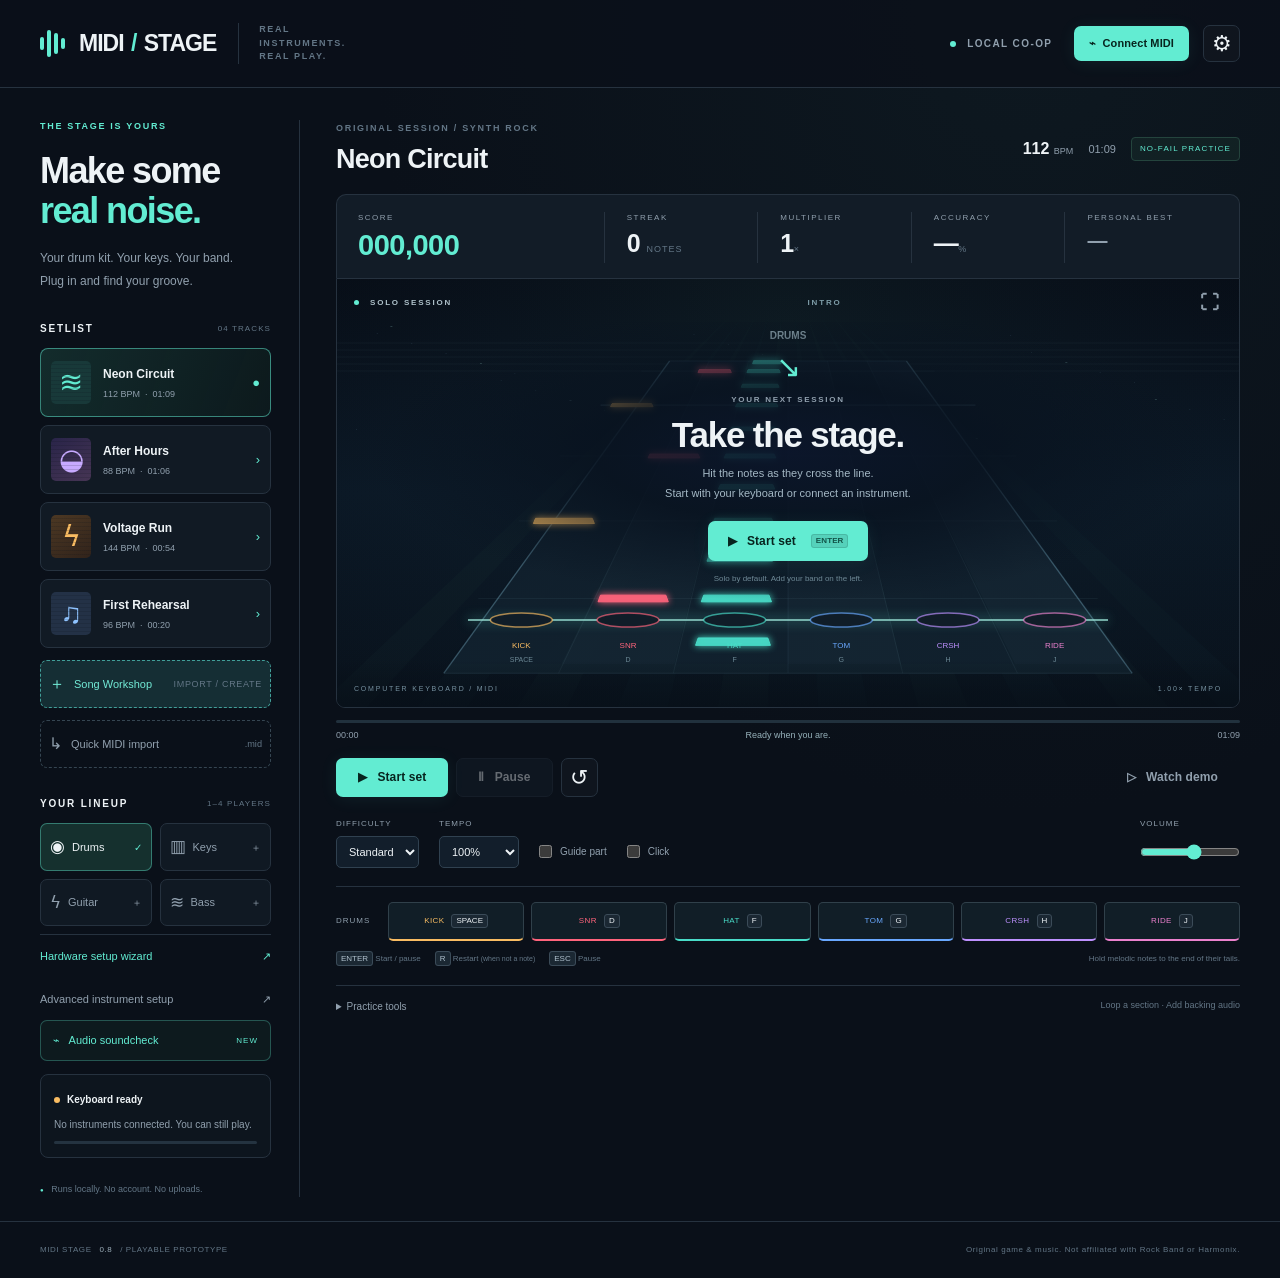
==== commit 3003e349: "feat: add guided hardware onboarding and per-player calibration" ====
--- a/MIDI-Stage.html
+++ b/MIDI-Stage.html
@@ -2,7 +2,7 @@
 <html lang="en">
 <head>
   <meta charset="utf-8"><meta name="viewport" content="width=device-width, initial-scale=1">
-  <meta name="theme-color" content="#0a1019"><meta name="description" content="An original rhythm game for real MIDI instruments. Local co-op, note highways, and your own MIDI songs.">
+  <meta name="theme-color" content="#0a1019"><meta name="description" content="An original local rhythm game for MIDI drums, keys, guitar/bass audio, song highways, hardware profiles and MIDI OUT.">
   <title>MIDI Stage — Your instruments. Your stage.</title>
   <style>
 :root{color-scheme:dark;--bg:#0a1019;--panel:#101923;--panel2:#151f2c;--line:#26323f;--text:#eef3f6;--muted:#91a0ae;--dim:#637686;--mint:#62ecd2;--rose:#ff647c;--amber:#f9bc62;--font:Inter,-apple-system,BlinkMacSystemFont,"Segoe UI",sans-serif}*{box-sizing:border-box}body{margin:0;background:radial-gradient(ellipse at 80% 0%,#13252b66,transparent 45%),var(--bg);color:var(--text);font-family:var(--font);font-size:14px;line-height:1.5}button,input,select{font:inherit}button,a,input,select,summary{-webkit-tap-highlight-color:transparent}button{cursor:pointer}button:disabled{cursor:not-allowed;opacity:.4}button:focus-visible,a:focus-visible,input:focus-visible,select:focus-visible,summary:focus-visible{outline:2px solid var(--mint);outline-offset:4px}button{color:inherit}a{color:inherit;text-decoration:none}.topbar{height:88px;border-bottom:1px solid var(--line);padding:0 40px;display:flex;align-items:center;justify-content:space-between;background:#0a1019cc}.brand{display:flex;gap:14px;align-items:center;font-size:23px;font-weight:850;letter-spacing:-1px;white-space:nowrap}.brand-slash{color:var(--mint);padding:0 2px}.brand small{font-size:9px;letter-spacing:1.6px;line-height:1.5;font-weight:600;color:var(--dim);max-width:100px;white-space:normal;margin-left:8px;padding-left:20px;border-left:1px solid var(--line)}.brand-bars{display:flex;align-items:center;gap:3px;height:28px}.brand-bars i{display:block;width:4px;background:var(--mint);border-radius:3px}.brand-bars i:nth-child(1){height:13px}.brand-bars i:nth-child(2){height:27px}.brand-bars i:nth-child(3){height:21px}.brand-bars i:nth-child(4){height:11px}.header-right{display:flex;align-items:center;gap:14px}.local-badge{font-size:10px;font-weight:700;letter-spacing:1.4px;color:var(--muted);margin-right:8px}.local-badge i,.stage-top i{display:inline-block;width:6px;height:6px;border-radius:50%;background:var(--mint);margin-right:7px}.button{height:43px;padding:0 21px;border:1px solid transparent;border-radius:7px;font-size:12px;font-weight:750;letter-spacing:.1px;display:inline-flex;align-items:center;justify-content:center;gap:6px;transition:background .15s,transform .15s}.button:hover:not(:disabled){transform:translateY(-1px)}.button.primary{color:#07241e;background:var(--mint);box-shadow:0 2px 18px #62ecd213}.button.primary:hover{background:#8bf6e1}.button.secondary{background:var(--panel2);border-color:var(--line)}.button.secondary:hover{background:#202d3b}.button.ghost{background:transparent;color:var(--muted)}.button.ghost:hover{background:#ffffff09;color:var(--text)}.button.small{height:35px;padding:0 14px;font-size:11px}.icon-button{background:#ffffff05;border:1px solid var(--line);border-radius:7px;width:37px;height:37px;font-size:22px;display:inline-flex;justify-content:center;align-items:center}.icon-button:hover{background:#ffffff0b}.layout{max-width:1600px;margin:0 auto;padding:32px 40px 24px;display:grid;grid-template-columns:260px minmax(0,1fr);gap:36px}.sidebar{border-right:1px solid var(--line);padding-right:28px}.eyebrow{font-size:9px;letter-spacing:1.7px;font-weight:750;color:var(--mint)}h1{font-size:36px;line-height:1.13;letter-spacing:-1.6px;margin:17px 0 15px;font-weight:750}h1 em{font-style:normal;color:var(--mint)}.intro{color:var(--muted);font-size:12px;line-height:1.9;margin-bottom:29px}.section-heading{display:flex;align-items:center;justify-content:space-between;margin:0 0 12px}.section-heading h2{font-size:10px;letter-spacing:1.8px;margin:0;font-weight:700}.section-heading>span{font-size:8px;letter-spacing:1.1px;color:var(--dim);white-space:nowrap}.setlist{display:flex;flex-direction:column;gap:8px}.song-card{display:flex;text-align:left;gap:12px;align-items:center;padding:12px 10px;border:1px solid var(--line);border-radius:8px;background:#111a24;width:100%;transition:border .15s}.song-card:hover{border-color:#5c7f82}.song-card.selected{background:linear-gradient(110deg,#183a36aa,#10252277);border-color:#62ecd281}.song-art{width:40px;height:43px;border-radius:5px;flex-shrink:0;position:relative;overflow:hidden;background:#183939;color:var(--mint);display:flex;align-items:center;justify-content:center;font-size:29px;font-weight:250}.song-art:after{content:'';position:absolute;inset:0;background:repeating-linear-gradient(0deg,transparent,transparent 3px,#0a10194d 4px)}.song-art.a1{background:linear-gradient(145deg,#292449,#463554);color:#c7aaff}.song-art.a2{background:linear-gradient(145deg,#4c3823,#31231b);color:var(--amber)}.song-art.a3{background:#233146;color:#8fc3ff}.song-card strong{display:block;font-size:12px;font-weight:650}.song-card small{display:block;color:var(--muted);font-size:9px;margin-top:5px}.song-card .song-indicator{margin-left:auto;font-size:13px;color:var(--mint)}.import-button{border:1px dashed #354551;background:transparent;color:var(--muted);font-size:11px;border-radius:7px;width:100%;padding:11px 8px;margin-top:12px;text-align:left;display:flex;align-items:center;gap:9px}.import-button>span{font-size:16px}.import-button small{margin-left:auto;color:var(--dim)}.import-button:hover{border-color:var(--mint);color:var(--mint)}.band-heading{margin-top:28px}.band-pick{display:grid;grid-template-columns:1fr 1fr;gap:8px}.part-toggle{border:1px solid var(--line);background:var(--panel);border-radius:7px;padding:10px 9px;text-align:left;display:flex;align-items:center;gap:7px;font-size:11px;color:var(--muted)}.part-toggle .part-icon{font-size:17px}.part-toggle .tick{margin-left:auto;font-size:10px}.part-toggle[aria-pressed="true"]{border-color:#62ecd266;color:var(--text);background:#15302e}.part-toggle[aria-pressed="true"] .tick{color:var(--mint)}.setup-link{display:flex;justify-content:space-between;align-items:center;width:100%;background:none;border:0;padding:13px 0;color:var(--muted);font-size:11px}.setup-link:hover{color:var(--mint)}.input-card{border:1px solid var(--line);background:#111a2480;border-radius:8px;margin-top:13px;padding:13px}.input-card strong{font-size:10px;font-weight:600}.status-dot{display:inline-block;background:var(--amber);width:6px;height:6px;border-radius:50%;margin-right:7px}.status-dot.connected{background:var(--mint);box-shadow:0 0 7px #62ecd270}.input-card p{font-size:10px;line-height:1.65;color:var(--muted);margin:8px 0}.velocity-track{height:3px;background:#243340;border-radius:3px}.velocity-track>span{display:block;width:0;height:100%;background:var(--mint);transition:width .15s}.sidebar-foot{margin-top:25px;color:var(--dim);font-size:9px}.sidebar-foot>span{color:var(--mint);font-size:6px;margin-right:5px}.session-heading{display:flex;align-items:center;justify-content:space-between;padding-top:2px;margin-bottom:18px}.session-heading .eyebrow{color:var(--dim)}.session-heading h2{font-size:27px;letter-spacing:-.75px;line-height:1.25;margin:7px 0 0;font-weight:700}.song-meta{display:flex;gap:15px;align-items:center}.song-meta strong{font-size:16px;font-weight:600}.song-meta small{font-size:9px;color:var(--muted);font-weight:500}.song-meta>span{font-size:11px;color:var(--muted)}.song-meta .no-fail{font-size:8px;letter-spacing:1.1px;padding:5px 8px;background:#19332f66;color:var(--mint);border:1px solid #24443d;border-radius:4px}.hud{display:grid;grid-template-columns:1.6fr 1fr 1fr 1fr 1fr;padding:17px 21px 15px;border:1px solid var(--line);border-bottom:0;border-radius:10px 10px 0 0;background:#121c27}.hud>div{padding-left:22px;border-left:1px solid var(--line)}.hud>div:first-child{padding-left:0;border:0}.hud span{display:block;font-size:8px;letter-spacing:1.5px;color:var(--muted);margin-bottom:4px}.hud strong{font-size:25px;line-height:1.2;font-weight:650;letter-spacing:-.5px;font-variant-numeric:tabular-nums}.hud small{font-size:9px;color:var(--dim);font-weight:500;letter-spacing:1px}.hud .score-stat strong{color:var(--mint);font-size:29px}.hud .best-stat strong{font-size:20px;color:var(--muted)}.stage{height:430px;background:#070f17;position:relative;border:1px solid var(--line);border-radius:0 0 9px 9px;overflow:hidden;isolation:isolate}.stage canvas{display:block;width:100%;height:100%}.stage-top{position:absolute;z-index:2;inset:14px 17px auto;display:flex;align-items:center;justify-content:space-between;font-size:8px;font-weight:600;letter-spacing:1.8px;color:#7e9da8;pointer-events:none}.stage-top>span:first-child{color:#b0c3cc}.stage-top i{width:5px;height:5px}.fullscreen{pointer-events:auto;background:transparent;border:0;color:var(--muted);font-size:19px;padding:0 3px;line-height:1}.stage-bottom{position:absolute;inset:auto 17px 13px;display:flex;align-items:center;justify-content:space-between;font-size:7px;letter-spacing:1.8px;color:#76909f;pointer-events:none}.stage-overlay{position:absolute;z-index:3;inset:43px 0 95px;display:flex;flex-direction:column;align-items:center;justify-content:center;text-align:center;background:radial-gradient(ellipse at 50% 45%,#0b152aef 0%,#08121fd9 30%,transparent 66%);pointer-events:none}.stage-overlay>*{pointer-events:auto}.stage-overlay[hidden]{display:none}.overlay-mark{font-size:30px;color:var(--mint);line-height:1.2;margin-bottom:9px;font-weight:300}.stage-overlay .eyebrow{font-size:8px;color:var(--muted)}.stage-overlay h3{margin:8px 0 8px;font-size:35px;line-height:1.2;letter-spacing:-1.2px;font-weight:650}.stage-overlay p{font-size:11px;color:#a4b8c5;line-height:1.8;margin:0 0 17px}.stage-overlay .button{height:40px;padding:0 19px}.stage-overlay kbd{margin-left:9px;background:#0a292522;color:#125448;border:1px solid #13544933}.overlay-hint{font-size:8px;color:#6e8996;margin-top:12px}.countdown{position:absolute;inset:25% 0 auto;text-align:center;pointer-events:none;font-size:83px;font-weight:750;line-height:1;letter-spacing:-4px;color:var(--mint);text-shadow:0 0 40px #62ecd240}.countdown small{display:block;font-size:11px;font-weight:600;letter-spacing:3px;margin-top:14px;color:var(--muted)}.progress-wrap{padding-top:12px}.progress-line{height:3px;background:#21313d;border-radius:5px;overflow:hidden}.progress-line>span{display:block;width:0;height:100%;background:var(--mint)}.progress-labels{display:flex;justify-content:space-between;margin:6px 0 15px;color:var(--muted);font-size:9px;font-variant-numeric:tabular-nums}.progress-labels>span:nth-child(2){color:#95b0b9}.transport{display:flex;justify-content:space-between;align-items:center;gap:12px}.transport-main{display:flex;align-items:center;gap:8px}.transport .button{height:39px}.transport .icon-button{height:39px}.session-controls{display:flex;align-items:end;gap:20px;margin-top:21px;padding-bottom:18px;border-bottom:1px solid var(--line)}label{font-size:10px;color:var(--muted)}.session-controls>label:not(.check){display:flex;flex-direction:column;gap:6px;font-size:8px;letter-spacing:1px}select,input[type="number"]{color:var(--text);background:#121e2b;border:1px solid #304150;border-radius:5px;padding:6px 8px;height:32px;font-size:11px;min-width:80px}select{cursor:pointer}input[type="checkbox"]{accent-color:var(--mint);width:13px;height:13px;margin:0 6px 0 0}label.check{display:flex;align-items:center;gap:2px;font-size:10px;white-space:nowrap;height:32px}.volume-label{margin-left:auto;min-width:90px}.volume-label input{width:100px;height:32px;accent-color:var(--mint);margin:0}.pads{margin-top:15px;display:flex;flex-direction:column;gap:10px}.pad-group{display:flex;align-items:center;gap:7px}.pad-group-name{font-size:8px;letter-spacing:1px;min-width:45px;color:var(--muted)}.pad{flex:1;min-width:0;height:39px;display:flex;align-items:center;justify-content:center;gap:7px;border:1px solid #30404a;border-bottom:2px solid var(--pad-color,var(--mint));border-radius:5px;background:#111e27;color:var(--pad-color,var(--mint));font-size:8px;letter-spacing:.4px;touch-action:none}.pad kbd{font-size:8px;letter-spacing:0;color:var(--text)}.pad.flash,.pad:active{background:color-mix(in srgb,var(--pad-color) 24%,#132029);box-shadow:0 0 14px color-mix(in srgb,var(--pad-color) 17%,transparent)}.keyboard-hint{margin-top:12px;display:flex;gap:14px;align-items:center;flex-wrap:wrap;color:var(--dim);font-size:8px}.keyboard-hint span:last-child{margin-left:auto}.keyboard-hint small{font-size:7px}kbd{font-family:var(--font);border:1px solid #3b4b58;background:#1b2833;border-radius:3px;padding:2px 4px;font-size:8px;color:#b1c2ce;line-height:1}.practice-tools{margin-top:20px;border-top:1px solid var(--line);padding-top:13px}.practice-tools summary{font-size:10px;color:var(--muted);cursor:pointer}.practice-tools summary>span{float:right;font-size:9px;color:var(--dim)}.practice-row{display:flex;gap:12px;align-items:end;flex-wrap:wrap;margin-top:15px}.practice-row>label:not(.check){display:flex;flex-direction:column;gap:4px;font-size:9px}.practice-row input[type="number"]{width:90px}.practice-row .check{height:34px}.practice-tools p{color:var(--dim);font-size:9px}footer{max-width:1520px;margin:auto;padding:22px 40px;display:flex;justify-content:space-between;border-top:1px solid var(--line);font-size:8px;color:var(--dim);letter-spacing:.6px}footer b{color:#9eafbb;font-weight:500;margin:0 5px}dialog{background:#101a26;border:1px solid #344957;border-radius:13px;color:var(--text);padding:26px;box-shadow:0 30px 120px #0009;max-height:90vh;overflow-y:auto;width:min(860px,94vw)}dialog::backdrop{background:#03070ce0;backdrop-filter:blur(6px)}.dialog-heading{display:flex;justify-content:space-between;align-items:center;gap:20px}.dialog-heading h2{font-size:25px;letter-spacing:-.8px;margin:5px 0;font-weight:650}.dialog-heading .icon-button{font-size:27px;flex-shrink:0}.dialog-intro,dialog>p{color:var(--muted);font-size:12px;line-height:1.8}.route-card{border:1px solid var(--line);border-radius:8px;padding:16px;margin-top:13px;background:#131f2d}.route-title{display:flex;justify-content:space-between;align-items:center;margin-bottom:12px}.route-title strong{font-size:14px;font-weight:650}.route-title button{border:0;background:none;color:var(--muted);font-size:10px}.route-fields{display:grid;grid-template-columns:1.3fr .7fr 1.2fr 1fr;gap:12px}.route-fields label{display:flex;flex-direction:column;gap:5px;font-size:9px}.route-fields select{width:100%;min-width:0}.mapping-pads{display:flex;gap:7px;flex-wrap:wrap;margin-top:13px}.learn-button{background:#0b1722;border:1px solid #344551;border-bottom-color:var(--pad-color);border-radius:5px;padding:7px 12px;min-width:55px;color:var(--pad-color);font-size:9px}.learn-button small{display:block;color:var(--dim);font-size:8px;margin-top:3px}.learn-button.learning{border-color:var(--mint);background:#24584c;color:#fff}.route-note{color:var(--dim);font-size:9px;margin:10px 0 0}.global-settings{display:grid;grid-template-columns:1fr 1fr 1fr;gap:18px;border-top:1px solid var(--line);margin-top:24px;padding-top:20px;align-items:center}.global-settings>label:not(.check){display:flex;flex-direction:column;gap:6px}.global-settings small{font-size:8px;color:var(--dim)}.global-settings input[type="number"]{width:100%}.global-settings>button{grid-column:3;grid-row:2}.dialog-footer{display:flex;justify-content:space-between;align-items:center;gap:20px;margin-top:25px;padding-top:20px;border-top:1px solid var(--line)}.dialog-footer>span{font-size:10px;color:var(--muted)}.warning{background:#e8a75313;border:1px solid #e8a75377;border-radius:6px;color:#f5c07a;padding:11px;font-size:11px;margin:14px 0}.calibration-dialog{width:min(550px,94vw);text-align:center}.calibration-dialog .dialog-heading{text-align:left}.calibration-pulse{height:115px;width:115px;border:1px solid #62ecd244;border-radius:50%;background:#1b3a3655;color:var(--mint);font-size:62px;line-height:110px;margin:24px auto;transition:background .05s,box-shadow .05s}.calibration-pulse.lit{background:#347465aa;box-shadow:0 0 40px #62ecd22a}.calibration-dialog>strong{display:block;font-size:12px;color:var(--mint);min-height:35px}.calibration-actions{display:flex;justify-content:center;gap:10px;margin:20px 0}.calibration-dialog .muted{font-size:10px;color:var(--dim)}.results-dialog{width:min(700px,94vw)}.result-score{font-size:60px;letter-spacing:-3px;color:var(--mint);font-weight:700;line-height:1.2;margin:22px 0 7px}.result-subtitle{font-size:12px;color:var(--muted)}.result-grid{display:grid;grid-template-columns:repeat(4,1fr);gap:10px;margin:24px 0}.result-grid>div{border:1px solid var(--line);border-radius:7px;padding:12px}.result-grid span{display:block;font-size:9px;color:var(--muted)}.result-grid strong{font-size:23px}.result-table{border-collapse:collapse;width:100%;font-size:11px}.result-table th{font-weight:500;font-size:9px;color:var(--muted);text-align:left}.result-table td,.result-table th{border-bottom:1px solid var(--line);padding:10px 4px}.result-advice{color:var(--muted);font-size:11px;line-height:1.7}.toast{position:fixed;bottom:22px;left:50%;transform:translate(-50%,20px);max-width:min(680px,90vw);background:#20363d;border:1px solid #557b80;border-radius:8px;padding:13px 19px;color:#e2f7f3;font-size:12px;z-index:1000;box-shadow:0 10px 35px #0007;opacity:0;pointer-events:none;transition:.2s}.toast.show{opacity:1;transform:translate(-50%,0)}[hidden]{display:none!important}.stage:fullscreen{height:100vh;width:100vw;border:0;border-radius:0}.stage:fullscreen .stage-top,.stage:fullscreen .stage-bottom{font-size:12px}.stage:fullscreen .stage-overlay{inset:15% 0 20%}@media(min-width:1500px){.stage{height:500px}.layout{grid-template-columns:285px minmax(0,1fr);gap:44px}.sidebar{padding-right:35px}h1{font-size:40px}}@media(max-width:1150px){.layout{padding:25px;gap:23px;grid-template-columns:220px minmax(0,1fr)}.sidebar{padding-right:20px}.topbar{padding:0 25px}.brand small{display:none}.hud{padding:15px}.hud>div{padding-left:12px}.hud .best-stat{display:none}.hud{grid-template-columns:1.5fr 1fr 1fr 1fr}.song-meta{gap:10px}.song-meta .no-fail{display:none}.session-controls{gap:13px}.pad{gap:4px}.pad-group-name{min-width:37px}h1{font-size:32px}.keyboard-hint span:last-child{margin-left:0}.stage{height:410px}}@media(max-width:850px){.layout{grid-template-columns:1fr;padding:22px 18px;gap:25px}.sidebar{border-right:0;padding:0;display:grid;grid-template-columns:1fr 1fr;gap:0 18px}.sidebar>.eyebrow,.sidebar>h1,.sidebar>.intro,.sidebar-foot,.sidebar>.section-heading:first-of-type{display:none}.sidebar>.setlist{grid-column:1/-1;display:grid;grid-template-columns:repeat(3,1fr);margin-bottom:8px}.sidebar>.import-button{grid-column:1/-1;margin:0 0 15px;justify-content:center;padding:7px}.import-button small{margin-left:0}.band-heading{grid-column:1;align-self:center;margin:0 0 8px}.band-pick{grid-column:1;grid-row:4;grid-template-columns:repeat(4,1fr);gap:5px}.part-toggle{padding:8px 5px;font-size:9px;gap:4px}.part-icon{display:none}.setup-link{grid-column:1;padding:8px 0}.input-card{grid-column:2;grid-row:3/6;margin:0}.session-heading{margin-bottom:15px}.stage{height:450px}.topbar{height:69px;padding:0 18px}.brand{font-size:21px}.local-badge{display:none}.header-right{gap:8px}.song-card{padding:9px 7px;gap:7px}.song-art{width:30px;height:34px}.song-card strong{font-size:10px}.song-card small{font-size:8px}.song-indicator{display:none}.route-fields{grid-template-columns:1fr 1fr}.global-settings{grid-template-columns:1fr 1fr}.global-settings>button{grid-column:2;grid-row:2}.song-meta{font-size:10px}footer{padding:18px;gap:16px;font-size:7px}.keyboard-hint{gap:10px}}@media(max-width:500px){.header-right #settingsTop{display:none}.brand{font-size:18px}.brand-bars{gap:2px}.brand-bars i{width:3px}.button.small{padding:0 10px}.sidebar>.setlist{gap:6px}.song-card{flex-direction:column;align-items:flex-start;gap:7px;padding:10px}.song-art{width:100%;height:22px;font-size:24px}.song-card small{margin-top:3px}.band-pick{grid-template-columns:1fr 1fr}.session-heading h2{font-size:23px}.song-meta{flex-direction:column;align-items:end;gap:0}.hud{padding:13px 11px;grid-template-columns:1.4fr 1fr .9fr .9fr}.hud>div{padding-left:9px}.hud strong{font-size:20px}.hud .score-stat strong{font-size:24px}.hud span{font-size:7px;letter-spacing:.8px}.hud small{font-size:7px}.stage{height:395px}.stage-overlay h3{font-size:29px}.stage-overlay p{font-size:10px}.stage-overlay{inset:48px 0 95px}.overlay-mark{font-size:24px;margin-bottom:6px}.stage-bottom{font-size:6px;letter-spacing:1px}.stage-top{font-size:7px;letter-spacing:1px}.transport-main{gap:6px}.transport .button{padding:0 12px;font-size:10px}.transport>.button{padding:0 6px}.session-controls{flex-wrap:wrap;gap:10px;align-items:end}.session-controls .volume-label{display:none}.session-controls select{min-width:78px}.pad-group{flex-wrap:wrap;gap:4px}.pad-group-name{width:100%;font-size:8px}.pad{height:34px;flex-direction:column;gap:4px;padding:3px;font-size:7px}.pad kbd{font-size:7px;padding:1px 3px}.practice-tools summary>span{font-size:8px}dialog{padding:20px}.global-settings{gap:12px}.dialog-footer{gap:12px}.result-grid{grid-template-columns:1fr 1fr}.calibration-actions{flex-direction:column}.keyboard-hint span:nth-child(2){display:none}}@media(prefers-reduced-motion:reduce){*,*:before,*:after{transition:none!important;scroll-behavior:auto!important}}
@@ -39,6 +39,9 @@
 .hardware-global{border-top:1px solid var(--line);margin-top:22px;padding-top:18px}.hardware-heading{display:flex;align-items:center;justify-content:space-between;gap:12px}.hardware-heading h3{font-size:17px;margin:4px 0}.hardware-global>p{font-size:10px;color:var(--dim);margin:5px 0 13px}.hardware-fields{display:grid;grid-template-columns:1.15fr 1fr 1fr;gap:12px;align-items:end}.hardware-fields>label:not(.check){display:grid;gap:5px;font-size:9px}.hardware-fields select{width:100%;min-width:0}.hardware-global>small{display:block;margin-top:9px;color:var(--dim);font-size:9px}.hardware-route{margin-top:13px;padding-top:12px;border-top:1px dashed #334654}.hardware-route-title{display:flex;align-items:center;justify-content:space-between;gap:12px;margin-bottom:8px}.hardware-route-title strong{font-size:9px;letter-spacing:1.2px;color:var(--mint)}.hardware-route-grid{display:grid;grid-template-columns:1.35fr .55fr .9fr .75fr .7fr;gap:9px;align-items:end}.hardware-route-grid label{display:grid;gap:5px;font-size:8px}.hardware-route-grid select,.hardware-route-grid input{width:100%;min-width:0}.hardware-route-actions{display:flex;align-items:center;gap:8px;margin-top:8px}.hardware-route-actions .check{height:auto}.hardware-route-actions small{font-size:8px;color:var(--dim)}
 @media(max-width:850px){.hardware-fields{grid-template-columns:1fr 1fr}.hardware-route-grid{grid-template-columns:1fr 1fr 1fr}.hardware-route-grid label:first-child{grid-column:span 2}}
 @media(max-width:560px){.hardware-fields,.hardware-route-grid{grid-template-columns:1fr}.hardware-route-grid label:first-child{grid-column:auto}.hardware-heading{align-items:flex-start;flex-direction:column}.hardware-route-actions{align-items:flex-start;flex-direction:column}}
+
+/* v0.8 guided hardware onboarding */
+.wizard-link{color:var(--mint);border-top:1px solid var(--line);margin-top:8px}.onboarding-dialog{width:min(820px,95vw)}.wizard-progress{height:4px;background:#1c2a35;border-radius:5px;overflow:hidden;margin:14px 0 20px}.wizard-progress span{display:block;height:100%;background:var(--mint);transition:width .2s}.wizard-body>p{color:var(--muted);font-size:12px;line-height:1.75}.wizard-body h3{font-size:9px;letter-spacing:1.5px;color:var(--muted);margin:20px 0 8px}.wizard-counts{display:grid;grid-template-columns:1fr 1fr;gap:10px;margin:18px 0}.wizard-counts>div{border:1px solid var(--line);border-radius:8px;padding:14px;background:#121e2b}.wizard-counts strong{display:block;font-size:30px;color:var(--mint)}.wizard-counts span{font-size:9px;letter-spacing:1.4px;color:var(--muted)}.wizard-port-list{display:flex;flex-wrap:wrap;gap:8px}.wizard-port-list>span{border:1px solid var(--line);border-radius:7px;background:#111c28;padding:9px 12px;min-width:150px}.wizard-port-list b,.wizard-port-list small{display:block}.wizard-port-list b{font-size:11px}.wizard-port-list small{font-size:8px;color:var(--dim);margin-top:3px}.wizard-empty,.wizard-note{color:var(--dim);font-size:9px;line-height:1.6}.wizard-body>#wizardConnect{margin-top:20px}.wizard-role-list,.wizard-output-list,.wizard-cal-list,.wizard-summary{display:grid;gap:9px;margin:16px 0}.wizard-role,.wizard-cal-list>section,.wizard-summary-row{display:flex;align-items:center;justify-content:space-between;gap:12px;border:1px solid var(--line);border-radius:8px;background:#111c28;padding:12px}.wizard-role.ready{border-color:#62ecd25c}.wizard-role.missing{border-color:#ff647c66}.wizard-role>div:first-child strong,.wizard-cal-list strong,.wizard-summary strong{display:block}.wizard-role>div:first-child span,.wizard-cal-list span,.wizard-summary span{font-size:9px;color:var(--muted)}.wizard-role-actions{display:flex;gap:6px}.wizard-output-list>section{display:grid;grid-template-columns:90px minmax(150px,1.4fr) minmax(130px,1fr) auto;align-items:end;gap:9px;border-bottom:1px solid var(--line);padding:10px 0}.wizard-output-list label,.wizard-clock>label:not(.check),.wizard-cal-list label{display:grid;gap:4px;font-size:8px;letter-spacing:.8px}.wizard-output-list select{width:100%}.wizard-clock{border:1px solid var(--line);border-radius:8px;background:#111c28;padding:13px;display:flex;align-items:end;gap:12px;flex-wrap:wrap}.wizard-cal-list>section{display:grid;grid-template-columns:minmax(150px,1fr) 130px auto}.wizard-cal-list input{width:80px;min-width:0}.wizard-summary-row>div:last-child{text-align:right}.wizard-summary-row small{display:block;color:var(--dim);font-size:8px;margin-top:3px}.wizard-summary-clock{border-top:1px solid var(--line);padding-top:12px;color:var(--muted)}.wizard-footer>div{display:flex;gap:8px}.wizard-footer>span{max-width:360px}@media(max-width:650px){.wizard-output-list>section{grid-template-columns:1fr 1fr}.wizard-output-list>section>strong{grid-column:1/-1}.wizard-cal-list>section{grid-template-columns:1fr}.wizard-role{align-items:flex-start;flex-direction:column}.wizard-footer{align-items:flex-start;flex-direction:column}.wizard-footer>div{width:100%;flex-wrap:wrap}.wizard-footer .button{flex:1}.wizard-clock{align-items:stretch;flex-direction:column}}
 
 </style>
   
@@ -60,7 +63,8 @@
       <input id="midiFile" type="file" accept=".mid,.midi,audio/midi,audio/x-midi" hidden>
       <div class="section-heading band-heading"><h2>YOUR LINEUP</h2><span>1–4 PLAYERS</span></div>
       <div id="bandPick" class="band-pick" aria-label="Enable player parts"></div>
-      <button id="openSetup" class="setup-link">Instrument setup <span>↗</span></button>
+      <button id="hardwareWizard" class="setup-link wizard-link">Hardware setup wizard <span>↗</span></button>
+      <button id="openSetup" class="setup-link">Advanced instrument setup <span>↗</span></button>
       <button id="openSoundcheck" class="soundcheck-link"><span>⌁ &nbsp; Audio soundcheck</span><small>NEW</small></button>
       <div class="input-card"><div><span class="status-dot" id="midiDot"></span><strong id="midiStatus">Keyboard ready</strong></div><p id="lastMIDI">No instruments connected. You can still play.</p><div class="velocity-track"><span id="velocityBar"></span></div></div>
       <div class="sidebar-foot"><span>●</span> Runs locally. No account. No uploads.</div>
@@ -84,9 +88,15 @@
       <details class="practice-tools"><summary>Practice tools <span>Loop a section · Add backing audio</span></summary><div class="practice-row"><label class="check"><input type="checkbox" id="loop"> Loop</label><label>From (sec)<input id="loopStart" type="number" min="0" step="0.5" value="0"></label><label>To (sec)<input id="loopEnd" type="number" min="1" step="0.5" value="17.1"></label><button id="audioButton" class="button secondary small">Add backing audio</button><input id="audioFile" type="file" accept="audio/*" hidden><button id="clearAudio" class="button ghost small" hidden>Clear audio</button><label>Audio starts at (sec)<input id="audioOffset" type="number" value="0" step="0.01" min="-120" max="120"></label></div><p id="audioStatus">MIDI tracks are synthesized locally. Optional audio must match your chart; it is not automatically transcribed or aligned.</p></details>
     </section>
   </main>
-  <footer><span>MIDI STAGE <b>0.7</b> / PLAYABLE PROTOTYPE</span><span>Original game & music. Not affiliated with Rock Band or Harmonix.</span></footer>
+  <footer><span>MIDI STAGE <b>0.8</b> / PLAYABLE PROTOTYPE</span><span>Original game & music. Not affiliated with Rock Band or Harmonix.</span></footer>
+  <dialog id="onboardingDialog" class="onboarding-dialog" aria-labelledby="wizardTitle">
+    <div class="dialog-heading"><div><div class="eyebrow" id="wizardEyebrow">STEP 1 / 5</div><h2 id="wizardTitle">Find your rig</h2></div><button id="wizardClose" class="icon-button" aria-label="Close hardware setup wizard">×</button></div>
+    <div class="wizard-progress"><span id="wizardProgress"></span></div>
+    <div id="wizardBody" class="wizard-body"></div>
+    <div class="dialog-footer wizard-footer"><span id="wizardStatus" role="status">Nothing is changed until you interact with a setup control.</span><div><button id="wizardReport" class="button ghost small" hidden>Save profile report</button><button id="wizardBack" class="button secondary">Back</button><button id="wizardNext" class="button primary">Next</button></div></div>
+  </dialog>
   <dialog id="setupDialog" class="setup-dialog"><div class="dialog-heading"><div><div class="eyebrow">PLUG IN. MAP IT. PLAY.</div><h2>Your instrument rack</h2></div><button data-close="setupDialog" class="icon-button" aria-label="Close instrument settings">×</button></div><p class="dialog-intro">Assign each player a different device or MIDI channel. Select “Any channel” for a dedicated controller. Settings save on this browser.</p><div id="routeWarning" class="warning" hidden></div><div id="routeSettings"></div><div class="global-settings"><label>Ignore velocities below<input id="minVelocity" type="number" min="1" max="127" value="12"><small>Reject very light / accidental triggers.</small></label><label>Global correction (ms)<input id="inputOffset" type="number" min="-500" max="500" value="0"><small>Positive values compensate late input.</small></label><label class="check"><input id="monitor" type="checkbox" checked> Hear my MIDI notes</label><button id="calibrateButton" class="button secondary">Calibrate timing</button></div><section class="hardware-global"><div class="hardware-heading"><div><div class="eyebrow">MIDI OUT / HARDWARE SYNC</div><h3>External gear</h3></div><button id="panicOut" class="button ghost small">PANIC / ALL NOTES OFF</button></div><p>Optional. Route guide notes or hit feedback to MIDI hardware and sync external devices with MIDI Clock. SysEx stays disabled.</p><div class="hardware-fields"><label>CLOCK OUTPUT<select id="clockOutput"></select></label><label class="check"><input id="midiClock" type="checkbox"> Send MIDI Clock · 24 PPQN</label><label class="check"><input id="midiTransport" type="checkbox" checked> Start / Continue / Stop</label></div><small id="hardwareStatus" role="status">No MIDI outputs connected.</small></section><div class="dialog-footer"><span id="learnStatus" role="status">MIDI Learn: click a lane, then play its pad or key.</span><button data-close="setupDialog" class="button primary">Done</button></div></dialog>
-  <dialog id="calibrationDialog" class="calibration-dialog"><div class="dialog-heading"><div><div class="eyebrow">GET IN THE POCKET</div><h2>Timing calibration</h2></div><button data-close="calibrationDialog" class="icon-button" aria-label="Close calibration">×</button></div><p>Listen to the clicks. After the first three, tap your instrument or the button in time for ten beats. This estimates your input/audio correction; it does not measure hardware latency independently.</p><div id="calibrationPulse" class="calibration-pulse">♩</div><strong id="calibrationStatus" role="status">Use the same headphones or speakers you will play with.</strong><div class="calibration-actions"><button id="calibrationStart" class="button primary">Start clicks</button><button id="calibrationTap" class="button secondary" disabled>Tap on the beat <kbd>SPACE</kbd></button></div><p class="muted">Wired audio is recommended. Bluetooth delay and jitter can make timing inconsistent.</p></dialog>
+  <dialog id="calibrationDialog" class="calibration-dialog"><div class="dialog-heading"><div><div class="eyebrow">GET IN THE POCKET</div><h2 id="calibrationTitle">Timing calibration</h2></div><button data-close="calibrationDialog" class="icon-button" aria-label="Close calibration">×</button></div><p id="calibrationIntro">Listen to the clicks. After the first three, tap your instrument or the button in time for ten beats. This estimates your input/audio correction; it does not measure hardware latency independently.</p><div id="calibrationPulse" class="calibration-pulse">♩</div><strong id="calibrationStatus" role="status">Use the same headphones or speakers you will play with.</strong><div class="calibration-actions"><button id="calibrationStart" class="button primary">Start clicks</button><button id="calibrationTap" class="button secondary" disabled>Tap on the beat <kbd>SPACE</kbd></button></div><p class="muted">Wired audio is recommended. Bluetooth delay and jitter can make timing inconsistent.</p></dialog>
   <dialog id="resultsDialog" class="results-dialog"><div class="dialog-heading"><div><div class="eyebrow" id="resultEyebrow">SET COMPLETE</div><h2 id="resultTitle">That's your groove.</h2></div><button data-close="resultsDialog" class="icon-button" aria-label="Close results">×</button></div><div id="resultContent"></div><div class="dialog-footer"><button id="resultSetup" class="button secondary">Instrument setup</button><button id="playAgain" class="button primary">↺ &nbsp; Play again</button></div></dialog>
   <dialog id="soundcheckDialog" class="soundcheck-dialog" aria-labelledby="soundcheckTitle">
     <div class="dialog-heading"><div><div class="eyebrow">0.3 / CHECK. CONNECT. PLAY.</div><h2 id="soundcheckTitle">Your band, connected.</h2></div><button id="soundClose" class="icon-button" aria-label="Close soundcheck">×</button></div>
@@ -515,6 +525,50 @@
   return {ROLES,PRESETS,DEFAULT_CHANNEL,DEFAULT_FEEDBACK,playerDefaults,defaultSettings,normalizePlayer,normalizeSettings,applyPreset,feedbackValue,beatTimes,clockPlan,songPosition,Engine};
 });
 
+/* Guided hardware discovery, role assignment, calibration handoff and profile report. */
+(function(root,factory){
+  const api=factory(typeof module==='object'&&module.exports?require('./core.js'):root.StageCore,typeof module==='object'&&module.exports?require('./hardware.js'):root.StageHardware);
+  if(typeof module==='object'&&module.exports)module.exports=api;else root.StageOnboarding=api;
+})(globalThis,function(C,H){
+  'use strict';
+  const ROLES=['drums','keys','guitar','bass'],LABELS={drums:'Drums',keys:'Keyboard',guitar:'Guitar',bass:'Bass'};
+  const clamp=(v,a,b)=>Math.max(a,Math.min(b,v));
+  const esc=s=>String(s??'').replace(/[&<>"']/g,c=>({'&':'&amp;','<':'&lt;','>':'&gt;','"':'&quot;',"'":'&#39;'}[c]));
+  function suggestRole(name=''){const s=String(name).toLowerCase();if(/drum|kit|percussion|alesis|roland td|nitro|strike/.test(s))return'drums';if(/piano|key|keyboard|keystation|keylab|launchkey|oxygen/.test(s))return'keys';if(/bass/.test(s))return'bass';if(/guitar|gt-|guitar wing/.test(s))return'guitar';return'';}
+  function inputStatus(player,devices=[],audioSettings={}){if(player.input==='audio')return audioSettings?.[player.id]?.device?{state:'ready',label:'Audio input selected'}:{state:'needs',label:'Choose audio input'};if(player.device&&player.device!=='any'){const d=devices.find(x=>x.id===player.device);return d?{state:'ready',label:`${d.name} · ch ${player.channel||'any'}`}:{state:'missing',label:'Saved MIDI input disconnected'};}return {state:'needs',label:'Play it to identify'};}
+  function playerOffset(measured,globalOffset=0){return clamp(Math.round((Number(measured)||0)-(Number(globalOffset)||0)),-500,500);}
+  function cleanPort(port){return port?{name:String(port.name||''),manufacturer:String(port.manufacturer||'')}:null;}
+  function profileReport({players=[],devices=[],outputs=[],hardware=H.defaultSettings(),audioSettings={},globalOffset=0,createdAt=new Date().toISOString()}={}){
+    const h=H.normalizeSettings(hardware),findIn=id=>cleanPort(devices.find(d=>d.id===id)),findOut=key=>cleanPort(outputs.find(o=>o.key===key));
+    return {app:'MIDI Stage',version:'0.8-hardware-profile',createdAt,purpose:'Local hardware routing and timing profile. No audio, browser device IDs or SysEx data are included.',globalCorrectionMs:globalOffset,players:Object.fromEntries(ROLES.map(role=>{const p=players.find(x=>x.id===role)||{id:role,input:'midi',device:'any',channel:0,offsetMs:0},hp=h.players[role],audio=audioSettings?.[role]||{};return [role,{input:p.input==='audio'?'audio':'midi',inputPort:p.input==='audio'?{name:audio.deviceName||'Selected browser audio input',browserChannel:audio.channel||1}:findIn(p.device),midiChannel:p.input==='audio'?null:(p.channel||0),correctionMs:Number(p.offsetMs)||0,output:findOut(hp.outputKey),outputChannel:hp.channel,outputProfile:hp.preset,guide:hp.guide,feedback:hp.feedback,feedbackNumber:hp.feedbackNumber}];})),clock:{enabled:h.clock.enabled,transport:h.clock.transport,output:findOut(h.clock.outputKey)},limitations:['Device labels may be generic.','Audio browser channels do not prove physical jack numbers.','Per-player timing calibration measures the played response to audible clicks; it is not independent hardware latency.','Physical compatibility is not certified until tested with the real device.']};
+  }
+  class Controller{
+    constructor({getPlayers=()=>[],getDevices=()=>[],getOutputs=()=>[],getHardware=()=>H.defaultSettings(),getAudioSettings=()=>({}),getGlobalOffset=()=>0,isComplete=()=>false,connect=async()=>{},assignInput=()=>{},setInputMode=()=>{},setOutput=()=>{},setClock=()=>{},setOffset=()=>{},testOutput=()=>false,openSoundcheck=()=>{},calibrate=()=>{},finish=()=>{},panic=()=>{},onStatus=()=>{}}={}){
+      Object.assign(this,{getPlayers,getDevices,getOutputs,getHardware,getAudioSettings,getGlobalOffset,isComplete,connect,assignInput,setInputMode,setOutput,setClock,setOffset,testOutput,openSoundcheck,calibrate,finish,panic,onStatus});this.step=0;this.listening='';this.busy=false;this.dialog=null;
+    }
+    mount(){this.dialog=document.getElementById('onboardingDialog');if(!this.dialog)return;document.getElementById('wizardClose').onclick=()=>this.close();document.getElementById('wizardBack').onclick=()=>this.go(this.step-1);document.getElementById('wizardNext').onclick=()=>this.step===4?this.complete():this.go(this.step+1);document.getElementById('wizardReport').onclick=()=>this.download();this.dialog.addEventListener('close',()=>{this.listening='';});}
+    open(step=0){if(!this.dialog)this.mount();this.step=clamp(Math.round(Number(step)||0),0,4);this.listening='';this.render();if(!this.dialog.open)this.dialog.showModal();}
+    close(){if(this.dialog?.open)this.dialog.close();}
+    go(step){this.step=clamp(step,0,4);this.listening='';this.render();}
+    receiveMIDI(event){if(!this.dialog?.open||this.step!==1||!this.listening||event.kind!=='on')return false;const role=this.listening;this.listening='';this.assignInput(role,event.device,event.channel);this.onStatus(`${LABELS[role]} identified from MIDI note ${event.note}, channel ${event.channel}.`);this.render();return true;}
+    async doConnect(){if(this.busy)return;this.busy=true;this.render();try{await this.connect();this.onStatus('MIDI access ready. Play each instrument on the next step to identify it.');}catch(e){this.onStatus(e.message||'MIDI connection failed.');}finally{this.busy=false;this.render();}}
+    context(){return {players:this.getPlayers(),devices:this.getDevices(),outputs:this.getOutputs(),hardware:H.normalizeSettings(this.getHardware()),audio:this.getAudioSettings(),globalOffset:this.getGlobalOffset()};}
+    render(){if(!this.dialog)return;const c=this.context(),body=document.getElementById('wizardBody'),title=document.getElementById('wizardTitle'),eyebrow=document.getElementById('wizardEyebrow');document.getElementById('wizardBack').disabled=this.step===0;document.getElementById('wizardNext').textContent=this.step===4?'Save hardware profile':'Next';document.getElementById('wizardReport').hidden=this.step!==4;document.getElementById('wizardProgress').style.width=`${(this.step+1)/5*100}%`;eyebrow.textContent=`STEP ${this.step+1} / 5`;
+      const renderPorts=list=>list.length?`<div class="wizard-port-list">${list.map(p=>`<span><b>${esc(p.name)}</b>${p.manufacturer?`<small>${esc(p.manufacturer)}</small>`:''}</span>`).join('')}</div>`:'<p class="wizard-empty">Nothing detected yet.</p>';
+      if(this.step===0){title.textContent='Find your rig';body.innerHTML=`<p>Connect your MIDI drum kit, keyboard and any MIDI OUT hardware. Guitar/bass audio interfaces are handled in Audio soundcheck.</p><div class="wizard-counts"><div><strong>${c.devices.length}</strong><span>MIDI IN</span></div><div><strong>${c.outputs.length}</strong><span>MIDI OUT</span></div></div><h3>Inputs</h3>${renderPorts(c.devices)}<h3>Outputs</h3>${renderPorts(c.outputs)}<button id="wizardConnect" class="button primary">${this.busy?'Checking…':c.devices.length||c.outputs.length?'Refresh MIDI ports':'Connect & detect MIDI'}</button><small class="wizard-note">MIDI Stage requests normal MIDI access with SysEx disabled.</small>`;body.querySelector('#wizardConnect').onclick=()=>this.doConnect();}
+      else if(this.step===1){title.textContent='Identify your instruments';body.innerHTML=`<p>Choose <b>Listen</b>, then hit one pad or key on that instrument. MIDI Stage will save the device and channel it actually receives.</p><div class="wizard-role-list">${ROLES.map(role=>{const p=c.players.find(x=>x.id===role),st=inputStatus(p,c.devices,c.audio),isAudio=p?.input==='audio';return `<section class="wizard-role ${st.state}"><div><strong>${LABELS[role]}</strong><span>${esc(st.label)}</span></div><div class="wizard-role-actions">${!isAudio?`<button class="button ${this.listening===role?'primary':'secondary'} small" data-listen="${role}">${this.listening===role?'Listening…':'Listen'}</button>`:''}${['guitar','bass'].includes(role)?`<button class="button ghost small" data-audio="${role}">${isAudio?'Audio selected':'Use audio interface'}</button>`:''}</div></section>`;}).join('')}</div><small class="wizard-note">If two instruments share one MIDI port, identifying each channel separately keeps them from cross-scoring.</small>`;body.querySelectorAll('[data-listen]').forEach(b=>b.onclick=()=>{this.listening=b.dataset.listen;this.render();});body.querySelectorAll('[data-audio]').forEach(b=>b.onclick=()=>{this.setInputMode(b.dataset.audio,'audio');this.openSoundcheck(b.dataset.audio);});}
+      else if(this.step===2){title.textContent='Set up MIDI OUT';const outputOptions=(selected='')=>`<option value="">No MIDI output</option>${c.outputs.map(o=>`<option value="${esc(o.key)}" ${selected===o.key?'selected':''}>${esc(o.name)}</option>`).join('')}`;body.innerHTML=`<p>Optional: route guide notes to an external synth, hit feedback to pads/LEDs, or both.</p><div class="wizard-output-list">${ROLES.map(role=>{const hp=c.hardware.players[role];return `<section><strong>${LABELS[role]}</strong><label>OUTPUT<select data-wout="${role}">${outputOptions(hp.outputKey)}</select></label><label>PROFILE<select data-wpreset="${role}"><option value="off" ${hp.preset==='off'?'selected':''}>Off</option><option value="synth" ${hp.preset==='synth'?'selected':''}>External synth</option><option value="feedback" ${hp.preset==='feedback'?'selected':''}>Pad / LED feedback</option><option value="hybrid" ${hp.preset==='hybrid'?'selected':''}>Hybrid</option><option value="custom" ${hp.preset==='custom'?'selected':''}>Custom</option></select></label><button class="button ghost small" data-wtest="${role}" ${hp.outputKey?'':'disabled'}>Test</button></section>`;}).join('')}</div><div class="wizard-clock"><label>CLOCK OUTPUT<select id="wizardClockOutput">${outputOptions(c.hardware.clock.outputKey)}</select></label><label class="check"><input id="wizardClock" type="checkbox" ${c.hardware.clock.enabled?'checked':''}> MIDI Clock · 24 PPQN</label><label class="check"><input id="wizardTransport" type="checkbox" ${c.hardware.clock.transport?'checked':''}> Start / Continue / Stop</label><button id="wizardPanic" class="button ghost small">PANIC / ALL NOTES OFF</button></div><small class="wizard-note">Generic Note/CC feedback may not light every controller. Device-specific LED presets require the real device model and MIDI implementation.</small>`;body.querySelectorAll('[data-wout]').forEach(el=>el.onchange=()=>{this.setOutput(el.dataset.wout,'outputKey',el.value);this.render();});body.querySelectorAll('[data-wpreset]').forEach(el=>el.onchange=()=>{this.setOutput(el.dataset.wpreset,'preset',el.value);this.render();});body.querySelectorAll('[data-wtest]').forEach(b=>b.onclick=()=>this.testOutput(b.dataset.wtest));body.querySelector('#wizardClockOutput').onchange=e=>this.setClock('outputKey',e.target.value);body.querySelector('#wizardClock').onchange=e=>this.setClock('enabled',e.target.checked);body.querySelector('#wizardTransport').onchange=e=>this.setClock('transport',e.target.checked);body.querySelector('#wizardPanic').onclick=()=>this.panic();}
+      else if(this.step===3){title.textContent='Calibrate timing';body.innerHTML=`<p>Measure each MIDI player separately against audible clicks. Positive correction compensates a late response. Audio players use Soundcheck plus their manual player correction.</p><div class="wizard-cal-list">${ROLES.map(role=>{const p=c.players.find(x=>x.id===role),st=inputStatus(p,c.devices,c.audio),midi=p?.input!=='audio';return `<section><div><strong>${LABELS[role]}</strong><span>${esc(st.label)}</span></div><label>CORRECTION <input type="number" min="-500" max="500" step="1" value="${Number(p?.offsetMs)||0}" data-woffset="${role}"> ms</label>${midi?`<button class="button secondary small" data-wcal="${role}" ${st.state==='ready'?'':'disabled'}>Calibrate ${LABELS[role]}</button>`:`<button class="button secondary small" data-waudio="${role}">Open audio soundcheck</button>`}</section>`;}).join('')}</div><small class="wizard-note">Calibration includes your playing response and audio monitoring path. It is not a laboratory measurement of interface latency.</small>`;body.querySelectorAll('[data-woffset]').forEach(el=>el.onchange=()=>this.setOffset(el.dataset.woffset,clamp(Number(el.value)||0,-500,500)));body.querySelectorAll('[data-wcal]').forEach(b=>b.onclick=()=>this.calibrate(b.dataset.wcal));body.querySelectorAll('[data-waudio]').forEach(b=>b.onclick=()=>this.openSoundcheck(b.dataset.waudio));}
+      else{title.textContent='Your rig is ready';const ready=ROLES.map(role=>{const p=c.players.find(x=>x.id===role),st=inputStatus(p,c.devices,c.audio),hp=c.hardware.players[role],out=hp.outputKey?c.outputs.find(o=>o.key===hp.outputKey)?.name||'Saved output':'Off';return `<section class="wizard-summary-row"><div><strong>${LABELS[role]}</strong><span>${esc(st.label)}</span></div><div><span>${Number(p?.offsetMs)||0} ms</span><small>MIDI OUT: ${esc(out)} · ${esc(hp.preset)}</small></div></section>`;}).join('');body.innerHTML=`<p>Review the routing below. Saving marks onboarding complete; you can rerun this wizard any time.</p><div class="wizard-summary">${ready}</div><p class="wizard-summary-clock">Clock: <b>${c.hardware.clock.enabled?(c.outputs.find(o=>o.key===c.hardware.clock.outputKey)?.name||'saved output'):'Off'}</b></p><small class="wizard-note">Physical compatibility and timing are only confirmed after you exercise the real devices. The saved report contains labels/settings, not audio or browser device IDs.</small>`;}
+    }
+    complete(){const report=profileReport({...this.context(),audioSettings:this.getAudioSettings()});this.finish(report);this.close();}
+    report(){const c=this.context();return profileReport({...c,audioSettings:c.audio});}
+    download(){const blob=new Blob([JSON.stringify(this.report(),null,2)],{type:'application/json'}),url=URL.createObjectURL(blob),a=document.createElement('a');a.href=url;a.download='MIDI-Stage-Hardware-Profile.json';a.click();setTimeout(()=>URL.revokeObjectURL(url),1000);}
+    snapshot(){return {open:!!this.dialog?.open,step:this.step,listening:this.listening,busy:this.busy,complete:!!this.isComplete()};}
+  }
+  return {ROLES,LABELS,suggestRole,inputStatus,playerOffset,profileReport,Controller};
+});
+
 /* Audio-clock transport with a short look-ahead scheduler. All sounds synthesized here. */
 (function(root){
   'use strict';
@@ -1672,7 +1726,7 @@
 /* MIDI Stage application. Local-only, dependency-free browser build. */
 (function(){
   'use strict';
-  const C=StageCore,S=StageStrings,X=StageChords,H=StageHardware,$=id=>document.getElementById(id),esc=s=>String(s).replace(/[&<>"']/g,c=>({'&':'&amp;','<':'&lt;','>':'&gt;','"':'&quot;',"'":'&#39;'}[c]));
+  const C=StageCore,S=StageStrings,X=StageChords,H=StageHardware,O=StageOnboarding,$=id=>document.getElementById(id),esc=s=>String(s).replace(/[&<>"']/g,c=>({'&':'&amp;','<':'&lt;','>':'&gt;','"':'&quot;',"'":'&#39;'}[c]));
   const fmt=t=>{t=Math.max(0,Math.floor(t));return `${String(Math.floor(t/60)).padStart(2,'0')}:${String(t%60).padStart(2,'0')}`;};
   const icons={drums:'◉',keys:'▥',guitar:'ϟ',bass:'≋'};
   const storage={get(k,fallback){try{return JSON.parse(localStorage.getItem(k))??fallback;}catch(_){return fallback;}},set(k,v){try{localStorage.setItem(k,JSON.stringify(v));}catch(_){}}};
@@ -1683,7 +1737,7 @@
   const state={backingLoading:false,songs:[C.makeSong(0),C.makeSong(1),C.makeSong(2),C.makeValidationSong()],song:null,players,status:'ready',position:0,speed:1,difficulty:'standard',judges:new Map(),charts:new Map(),feedback:new Map(),flashes:new Map(),particles:[],devices:[],outputs:[],hardware:H.normalizeSettings(saved.hardware),demo:false,assisted:false,learn:null,from:0,to:0,loops:0,buffer:null,bufferName:'',minVelocity:C.clamp(Number(saved.minVelocity)||12,1,127),inputOffset:C.clamp(Number(saved.inputOffset)||0,-500,500),monitor:saved.monitor!==false,lastInput:new Map(),activeTokens:new Map(),pedals:new Map(),deferred:new Map(),keyDown:new Set(),calibration:null,startLock:false,startGeneration:0};
   state.song=state.songs[0];
   const audio=new StageAudio.AudioEngine();
-  let toastTimer=0,raf=0,view={w:900,h:430,dpr:1},lastHud=0,lastCount='',calTimer=0,loopTimer=0;
+  let toastTimer=0,raf=0,view={w:900,h:430,dpr:1},lastHud=0,lastCount='',calTimer=0,loopTimer=0,calibrationRole=null,wizardReturn=null;
   const reduced=window.matchMedia('(prefers-reduced-motion: reduce)').matches;
   const hub=new StageMIDI.MIDIHub({onMessage:handleMIDI,onDevices:updateDevices,onOutputs:updateOutputs,onDisconnect:id=>{if(state.status==='playing'&&players.some(p=>p.enabled&&!S.isAudio(p)&&(p.device===id||p.device==='any'))){pauseGame('An instrument disconnected. Reconnect it, then resume.');}releaseDevice(id);},onOutputDisconnect:id=>{if(state.status==='playing')toast('A MIDI output disconnected. Gameplay continues; hardware sync/feedback may stop.');}});
   const hardware=new H.Engine({hub,settings:state.hardware,onStatus:m=>{$('hardwareStatus').textContent=m;if(state.status==='playing')toast(m);}});
@@ -1693,6 +1747,22 @@
       $('soundcheckDialog').close();toast(`${p.label} will score from live audio. Start a set to begin capture.`);
     },getGameSettings:()=>({globalCorrectionMs:state.inputOffset,players:players.map(({id,input,offsetMs})=>({id,input,offsetMs}))}),getMIDI:()=>state.devices});
   const live=new S.LiveSession({InputHub:StageInput.AudioInputHub,getContext:async()=>{await audio.init();return audio.ctx;},onEvent:handleString,onError:interrupt});
+  const onboarding=new O.Controller({
+    getPlayers:()=>players,getDevices:()=>state.devices,getOutputs:()=>state.outputs,getHardware:()=>state.hardware,getAudioSettings:()=>Object.fromEntries(['guitar','bass'].map(role=>[role,{...soundcheck.settings[role],deviceName:soundcheck.devices.find(d=>d.id===soundcheck.settings[role]?.device)?.name||''}])),getGlobalOffset:()=>state.inputOffset,isComplete:()=>!!storage.get('midi-stage-onboarding-v1',{}).completed,
+    connect:async()=>{const devices=await hub.connect();await audio.init();return devices;},
+    assignInput:(role,device,channel)=>{const p=players.find(p=>p.id===role);if(!p)return;p.input='midi';p.device=device;p.channel=channel;p.enabled=true;persist();renderBand();resetReady(`${p.label} MIDI input identified.`);},
+    setInputMode:(role,mode)=>{const p=players.find(p=>p.id===role);if(!p)return;p.input=mode==='audio'?'audio':'midi';if(p.input==='audio')p.mode='exact';p.enabled=true;persist();renderBand();resetReady(`${p.label} input mode updated.`);},
+    setOutput:(role,field,value)=>{const profile=state.hardware.players[role];if(!profile)return;if(field==='preset')Object.assign(profile,H.applyPreset(profile,value));else{profile[field]=value;if(field==='outputKey'&&!value)profile.preset='off';}hardware.configure(state.hardware);persist();},
+    setClock:(field,value)=>{state.hardware.clock[field]=value;hardware.configure(state.hardware);persist();},
+    setOffset:(role,value)=>{const p=players.find(p=>p.id===role);if(!p)return;p.offsetMs=C.clamp(Number(value)||0,-500,500);persist();},
+    testOutput:role=>{const p=players.find(p=>p.id===role),ok=hardware.test(p);toast(ok?`Sent a short test note to ${p.label}'s MIDI output.`:'Choose a connected MIDI output first.');return ok;},
+    openSoundcheck:role=>{wizardReturn={source:'sound',step:1};onboarding.close();if(state.status==='playing')pauseGame();soundcheck.open();},
+    calibrate:role=>{wizardReturn={source:'calibration',step:3};onboarding.close();openCalibration(role);},
+    finish:report=>{storage.set('midi-stage-onboarding-v1',{version:1,completed:true,completedAt:report.createdAt});persist();toast('Hardware profile saved. You can rerun the wizard any time.');},
+    panic:()=>{const n=hardware.panic(true);toast(n?`Panic sent to ${n} MIDI output${n===1?'':'s'} on all 16 channels.`:'No connected MIDI outputs to panic.');},
+    onStatus:m=>{$('wizardStatus').textContent=m;}
+  });
+  onboarding.mount();
   const workshop=new StageWorkshop.Controller({
     beforeOpen:()=>{resetReady('Song Workshop open. Start a fresh set after editing.');soundcheck.hub.stopAll();},
     getSelected:()=>({song:state.song,project:state.song.chartProject||projects.get(state.song.libraryId),players,buffer:state.buffer,bufferName:state.bufferName,audioOffset:Number($('audioOffset').value)||0}),
@@ -1823,10 +1893,11 @@
   function releaseDevice(device){for(const [token,value]of [...state.activeTokens])if(token.includes(`|${device}:`))inputRelease(players.find(p=>p.id===value.player),token,performance.now());}
   function handleMIDI(event){
     soundcheck.receiveMIDI(event);
+    if(onboarding.receiveMIDI(event))return;
     if(event.kind==='on'){
       $('lastMIDI').textContent=`${C.noteName(event.note)} · note ${event.note} · ch ${event.channel} · velocity ${event.velocity}`;$('velocityBar').style.width=`${event.velocity/127*100}%`;
       if(event.velocity<state.minVelocity)return;
-      if(state.calibration){calibrationTap(event.timestamp);return;}
+      if(state.calibration){const target=state.calibration.role?players.find(p=>p.id===state.calibration.role):null;if(!target||C.routes(target,event.device,event.channel))calibrationTap(event.timestamp,target?.id||null);return;}
       if(state.learn){const p=players.find(p=>p.id===state.learn.id);p.learned[event.note]=state.learn.lane;p.device=event.device;p.channel=event.channel;state.learn=null;persist();renderSetup();$('learnStatus').textContent=`Mapped ${p.label} to note ${event.note}, channel ${event.channel}.`;return;}
       const prev=state.lastInput.get(event.token);if(prev!==undefined&&event.timestamp-prev>=0&&event.timestamp-prev<16)return;state.lastInput.set(event.token,event.timestamp);
     }
@@ -1852,9 +1923,9 @@
   }
   function updateDevices(devices){
     state.devices=devices;const total=devices.length+state.outputs.length;$('midiStatus').textContent=devices.length?`${devices.length} MIDI input${devices.length===1?'':'s'} · ${state.outputs.length} out`:(state.outputs.length?`${state.outputs.length} MIDI output${state.outputs.length===1?'':'s'} connected`:'Keyboard ready');$('midiDot').classList.toggle('connected',total>0);$('connectMIDI').innerHTML=total?'⌁ &nbsp; MIDI connected':'⌁ &nbsp; Connect MIDI';$('inputMode').textContent=devices.length?'LIVE MIDI INPUT / KEYBOARD BACKUP':'COMPUTER KEYBOARD / MIDI';
-    soundcheck.updateMIDI();if($('setupDialog').open)renderSetup();
-  }
-  function updateOutputs(outputs){state.outputs=outputs;hardware.configure(state.hardware);$('hardwareStatus').textContent=outputs.length?`${outputs.length} MIDI output${outputs.length===1?'':'s'} available. Profiles reconnect by manufacturer/name.`:'No MIDI outputs connected.';updateDevices(state.devices);if($('setupDialog').open)renderSetup();}
+    soundcheck.updateMIDI();if($('setupDialog').open)renderSetup();if($('onboardingDialog').open)onboarding.render();
+  }
+  function updateOutputs(outputs){state.outputs=outputs;hardware.configure(state.hardware);$('hardwareStatus').textContent=outputs.length?`${outputs.length} MIDI output${outputs.length===1?'':'s'} available. Profiles reconnect by manufacturer/name.`:'No MIDI outputs connected.';updateDevices(state.devices);if($('setupDialog').open)renderSetup();if($('onboardingDialog').open)onboarding.render();}
   function renderSetup(){
     const conflicts=C.routingConflicts(players);$('routeWarning').hidden=!conflicts.length;$('routeWarning').textContent=`${conflicts.join('. ')}. This sends the same input to multiple parts. Select separate devices or channels.`;
     $('routeSettings').innerHTML=players.map(p=>{
@@ -1951,25 +2022,26 @@
     if(state.calibration){const c=state.calibration,ct=audio.contextAt(),i=Math.round((ct-c.start)/c.interval);$('calibrationPulse').classList.toggle('lit',i>=0&&i<c.total&&Math.abs(ct-(c.start+i*c.interval))<.075);}
     raf=requestAnimationFrame(frame);
   }
+  function openCalibration(role=null){calibrationRole=role;const p=players.find(p=>p.id===role);$('calibrationTitle').textContent=p?`${p.label} timing calibration`:'Timing calibration';$('calibrationIntro').textContent=p?`Listen to the clicks. After three warm-up clicks, play ${p.label} in time for ten beats. Only its saved MIDI device/channel is accepted.`:'Listen to the clicks. After the first three, tap your instrument or the button in time for ten beats. This estimates your input/audio correction; it does not measure hardware latency independently.';$('calibrationStatus').textContent=p?'Use the same headphones or speakers you will play with.':'Use the same headphones or speakers you will play with.';$('calibrationDialog').showModal();}
   async function beginCalibration(){
-    stopCalibration();try{await audio.init();const start=audio.ctx.currentTime+.5,interval=.6,total=16;state.calibration={start,interval,total,taps:[],last:-1};for(let i=0;i<total;i++)audio.click(start+i*interval,i<3);$('calibrationTap').disabled=false;$('calibrationStart').disabled=true;$('calibrationStatus').textContent='Listen to 3 warm-up clicks, then tap 10 times.';calTimer=setTimeout(()=>endCalibration(),(total*interval+.8)*1000);}catch(e){toast(e.message);}
-  }
-  function calibrationTap(stamp=performance.now()){
-    const c=state.calibration;if(!c)return;const t=audio.contextAt(stamp),i=Math.round((t-c.start)/c.interval);if(i<3||i>=c.total||i<=c.last)return;
+    stopCalibration();try{await audio.init();const start=audio.ctx.currentTime+.5,interval=.6,total=16;state.calibration={start,interval,total,taps:[],last:-1,role:calibrationRole};for(let i=0;i<total;i++)audio.click(start+i*interval,i<3);$('calibrationTap').disabled=!!calibrationRole;$('calibrationStart').disabled=true;$('calibrationStatus').textContent=calibrationRole?'Listen to 3 warm-up clicks, then play 10 beats on the selected instrument.':'Listen to 3 warm-up clicks, then tap 10 times.';calTimer=setTimeout(()=>endCalibration(),(total*interval+.8)*1000);}catch(e){toast(e.message);}
+  }
+  function calibrationTap(stamp=performance.now(),role=null){
+    const c=state.calibration;if(!c||c.role&&role!==c.role)return;const t=audio.contextAt(stamp),i=Math.round((t-c.start)/c.interval);if(i<3||i>=c.total||i<=c.last)return;
     const diff=(t-c.start-i*c.interval)*1000;if(Math.abs(diff)>260)return;c.last=i;c.taps.push(diff);$('calibrationStatus').textContent=`${c.taps.length} / 10 taps captured`;if(c.taps.length>=10)endCalibration();
   }
-  function endCalibration(){const c=state.calibration;if(!c)return;const taps=[...c.taps];stopCalibration();if(taps.length<6){$('calibrationStatus').textContent='Not enough taps. Try again and begin after the 3 warm-up clicks.';return;}const result=C.calibration(taps);state.inputOffset=C.clamp(result.offset,-500,500);$('inputOffset').value=state.inputOffset;persist();$('calibrationStatus').textContent=`Saved ${state.inputOffset>=0?'+':''}${state.inputOffset} ms correction · ${result.count} taps · ${result.spread} ms variation`;}
+  function endCalibration(){const c=state.calibration;if(!c)return;const taps=[...c.taps],role=c.role;stopCalibration();if(taps.length<6){$('calibrationStatus').textContent='Not enough taps. Try again and begin after the 3 warm-up clicks.';return;}const result=C.calibration(taps);if(role){const p=players.find(p=>p.id===role);p.offsetMs=O.playerOffset(result.offset,state.inputOffset);persist();$('calibrationStatus').textContent=`Saved ${p.label} ${p.offsetMs>=0?'+':''}${p.offsetMs} ms player correction · ${result.count} taps · ${result.spread} ms variation`;}else{state.inputOffset=C.clamp(result.offset,-500,500);$('inputOffset').value=state.inputOffset;persist();$('calibrationStatus').textContent=`Saved ${state.inputOffset>=0?'+':''}${state.inputOffset} ms global correction · ${result.count} taps · ${result.spread} ms variation`;}}
   function stopCalibration(){clearTimeout(calTimer);state.calibration=null;audio.stop();$('calibrationTap').disabled=true;$('calibrationStart').disabled=false;$('calibrationPulse').classList.remove('lit');}
   // UI events.
-  $('connectMIDI').onclick=async()=>{if(state.status==='playing')pauseGame();try{const devices=await hub.connect();await audio.init();if(devices.length===1&&enabled().length===1&&enabled()[0].device==='any'){enabled()[0].device=devices[0].id;enabled()[0].channel=0;persist();}openSetup();if(!devices.length)toast(state.outputs.length?'MIDI permission granted. No inputs are connected, but MIDI output hardware is available.':'MIDI permission granted, but no MIDI ports are connected. Attach your instrument and check its driver.');}catch(e){toast(e.name==='NotAllowedError'?'MIDI permission was denied. Allow MIDI for this site in your browser settings. Keyboard play still works.':e.message);}};
-  $('settingsTop').onclick=$('openSetup').onclick=openSetup;
+  $('connectMIDI').onclick=async()=>{if(state.status==='playing')pauseGame();try{const devices=await hub.connect();await audio.init();openSetup();if(!onboarding.isComplete())toast('MIDI connected. New: Hardware setup wizard can identify each instrument, configure outputs, and calibrate timing.');if(!devices.length&&!state.outputs.length)toast('MIDI permission granted, but no MIDI ports are connected. Attach your instrument and check its driver.');}catch(e){toast(e.name==='NotAllowedError'?'MIDI permission was denied. Allow MIDI for this site in your browser settings. Keyboard play still works.':e.message);}};
+  $('settingsTop').onclick=$('openSetup').onclick=openSetup;$('hardwareWizard').onclick=()=>{if(state.status==='playing')pauseGame();onboarding.open(0);};
   document.querySelectorAll('[data-close]').forEach(b=>b.onclick=()=>closeDialog(b.dataset.close));
-  $('setupDialog').addEventListener('close',()=>{state.learn=null;persist();});$('calibrationDialog').addEventListener('close',stopCalibration);
+  $('setupDialog').addEventListener('close',()=>{state.learn=null;persist();});$('calibrationDialog').addEventListener('close',()=>{stopCalibration();calibrationRole=null;if(wizardReturn?.source==='calibration'){const step=wizardReturn.step;wizardReturn=null;setTimeout(()=>onboarding.open(step),0);}});$('soundcheckDialog').addEventListener('close',()=>{if(wizardReturn?.source==='sound'){const step=wizardReturn.step;wizardReturn=null;setTimeout(()=>onboarding.open(step),0);}});
   $('start').onclick=()=>startSession();$('overlayStart').onclick=()=>startSession();$('demo').onclick=()=>startSession(true);$('pause').onclick=()=>pauseGame();$('restart').onclick=()=>{resetReady();startSession();};
   $('difficulty').onchange=()=>{state.difficulty=$('difficulty').value;resetReady();};$('speed').onchange=()=>{state.speed=Number($('speed').value);resetReady();};$('volume').oninput=()=>audio.setVolume(Number($('volume').value)/100);
   $('minVelocity').onchange=()=>{state.minVelocity=C.clamp(Number($('minVelocity').value)||1,1,127);$('minVelocity').value=state.minVelocity;persist();};$('inputOffset').onchange=()=>{state.inputOffset=C.clamp(Number($('inputOffset').value)||0,-500,500);$('inputOffset').value=state.inputOffset;persist();};$('monitor').onchange=()=>{state.monitor=$('monitor').checked;persist();};
   $('clockOutput').onchange=()=>{state.hardware.clock.outputKey=$('clockOutput').value;hardware.configure(state.hardware);persist();renderSetup();};$('midiClock').onchange=()=>{state.hardware.clock.enabled=$('midiClock').checked;hardware.configure(state.hardware);persist();};$('midiTransport').onchange=()=>{state.hardware.clock.transport=$('midiTransport').checked;hardware.configure(state.hardware);persist();};$('panicOut').onclick=()=>{const n=hardware.panic(true);toast(n?`Panic sent to ${n} MIDI output${n===1?'':'s'} on all 16 channels.`:'No connected MIDI outputs to panic.');};
-  $('calibrateButton').onclick=()=>{closeDialog('setupDialog');if(state.status==='playing')pauseGame();$('calibrationDialog').showModal();};$('calibrationStart').onclick=beginCalibration;$('calibrationTap').onclick=()=>calibrationTap();
+  $('calibrateButton').onclick=()=>{closeDialog('setupDialog');if(state.status==='playing')pauseGame();openCalibration(null);};$('calibrationStart').onclick=beginCalibration;$('calibrationTap').onclick=()=>calibrationTap();
   $('playAgain').onclick=()=>{closeDialog('resultsDialog');resetReady();startSession();};$('resultSetup').onclick=()=>{closeDialog('resultsDialog');resetReady();openSetup();};
   $('importButton').onclick=()=>{if(state.status==='playing')pauseGame();$('midiFile').click();};
   $('midiFile').onchange=async()=>{const file=$('midiFile').files[0];if(!file)return;try{if(file.size>8*1024*1024)throw Error('MIDI files must be smaller than 8 MB.');const song=C.parseMIDI(await file.arrayBuffer(),file.name);if(!state.songs.some(s=>s.id===song.id))state.songs.push(song);else state.songs[state.songs.findIndex(s=>s.id===song.id)]=song;selectSong(song);openSetup();toast(`Imported ${song.parts.length} MIDI part${song.parts.length===1?'':'s'}. Choose a song track for each player.`);}catch(e){toast(e.message);}finally{$('midiFile').value='';}};
@@ -1979,7 +2051,7 @@
   function editing(target){return /INPUT|SELECT|TEXTAREA/.test(target.tagName)||target.isContentEditable;}
   window.addEventListener('keydown',e=>{
     if(e.code==='Escape'){if(state.status==='playing')pauseGame();return;}
-    if($('calibrationDialog').open){if(e.code==='Space'&&!editing(e.target)){e.preventDefault();if(!e.repeat)calibrationTap(e.timeStamp);}return;}
+    if($('calibrationDialog').open){if(!calibrationRole&&e.code==='Space'&&!editing(e.target)){e.preventDefault();if(!e.repeat)calibrationTap(e.timeStamp);}return;}
     if(document.querySelector('dialog[open]')||editing(e.target)||e.ctrlKey||e.metaKey||e.altKey)return;
     // Native button activation must not also fire a musical shortcut.
     if(e.target.tagName==='BUTTON'&&(e.code==='Enter'||e.code==='Space'))return;
@@ -1993,7 +2065,7 @@
   document.addEventListener('visibilitychange',()=>{if(document.hidden)interrupt('Playback paused while this tab was hidden.');});
   window.addEventListener('beforeunload',()=>{live.destroy();audio.stop();hardware.stop();cancelAnimationFrame(raf);});
   // Read-only diagnostics for tests and troubleshooting. No virtual scores or input backdoors.
-  window.MIDIStage={version:'0.7.0',getWorkshopSnapshot:()=>({open:workshop.dialog.open,busy:workshop.busy,analysis:workshop.analysis?{bpm:workshop.analysis.bpm,confidence:workshop.analysis.confidence,onsetCount:workshop.analysis.onsets.length,backend:workshop.analysisBackend}:null,preview:workshop.preview.running,project:StageWorkshop.clone(workshop.project)}),getSnapshot:()=>({rhythmOnly:!!state.song.rhythmOnly,backingLoading:state.backingLoading,bufferName:state.bufferName,songCount:state.songs.length,status:state.status,song:state.song.id,time:state.status==='playing'?audio.songAt():state.position,demo:state.demo,players:enabled().map(p=>({id:p.id,input:p.input,offsetMs:p.offsetMs,device:p.device,channel:p.channel,matching:state.judges.get(p.id)?.mode,stats:{...state.judges.get(p.id)?.stats},chordMode:!!state.judges.get(p.id)?.chordMode,notes:state.judges.get(p.id)?.notes.map(n=>({time:n.time,lane:n.lane,lanes:n.lanes,name:n.name,roman:n.roman,key:n.key,pitch:n.pitch,state:n.state,hold:n.hold}))})),devices:state.devices.map(d=>({...d})),outputs:state.outputs.map(d=>({...d})),hardware:hardware.snapshot(),calibration:state.inputOffset,loopCount:state.loops,audio:{running:live.running,routes:[...live.hub.routes.keys()]}})};
+  window.MIDIStage={version:'0.8.0',getWorkshopSnapshot:()=>({open:workshop.dialog.open,busy:workshop.busy,analysis:workshop.analysis?{bpm:workshop.analysis.bpm,confidence:workshop.analysis.confidence,onsetCount:workshop.analysis.onsets.length,backend:workshop.analysisBackend}:null,preview:workshop.preview.running,project:StageWorkshop.clone(workshop.project)}),getSnapshot:()=>({rhythmOnly:!!state.song.rhythmOnly,backingLoading:state.backingLoading,bufferName:state.bufferName,songCount:state.songs.length,status:state.status,song:state.song.id,time:state.status==='playing'?audio.songAt():state.position,demo:state.demo,players:enabled().map(p=>({id:p.id,input:p.input,offsetMs:p.offsetMs,device:p.device,channel:p.channel,matching:state.judges.get(p.id)?.mode,stats:{...state.judges.get(p.id)?.stats},chordMode:!!state.judges.get(p.id)?.chordMode,notes:state.judges.get(p.id)?.notes.map(n=>({time:n.time,lane:n.lane,lanes:n.lanes,name:n.name,roman:n.roman,key:n.key,pitch:n.pitch,state:n.state,hold:n.hold}))})),devices:state.devices.map(d=>({...d})),outputs:state.outputs.map(d=>({...d})),hardware:hardware.snapshot(),onboarding:onboarding.snapshot(),calibration:state.inputOffset,loopCount:state.loops,audio:{running:live.running,routes:[...live.hub.routes.keys()]}})};
   renderSetlist();renderBand();resetReady();resize();raf=requestAnimationFrame(frame);
 })();
 
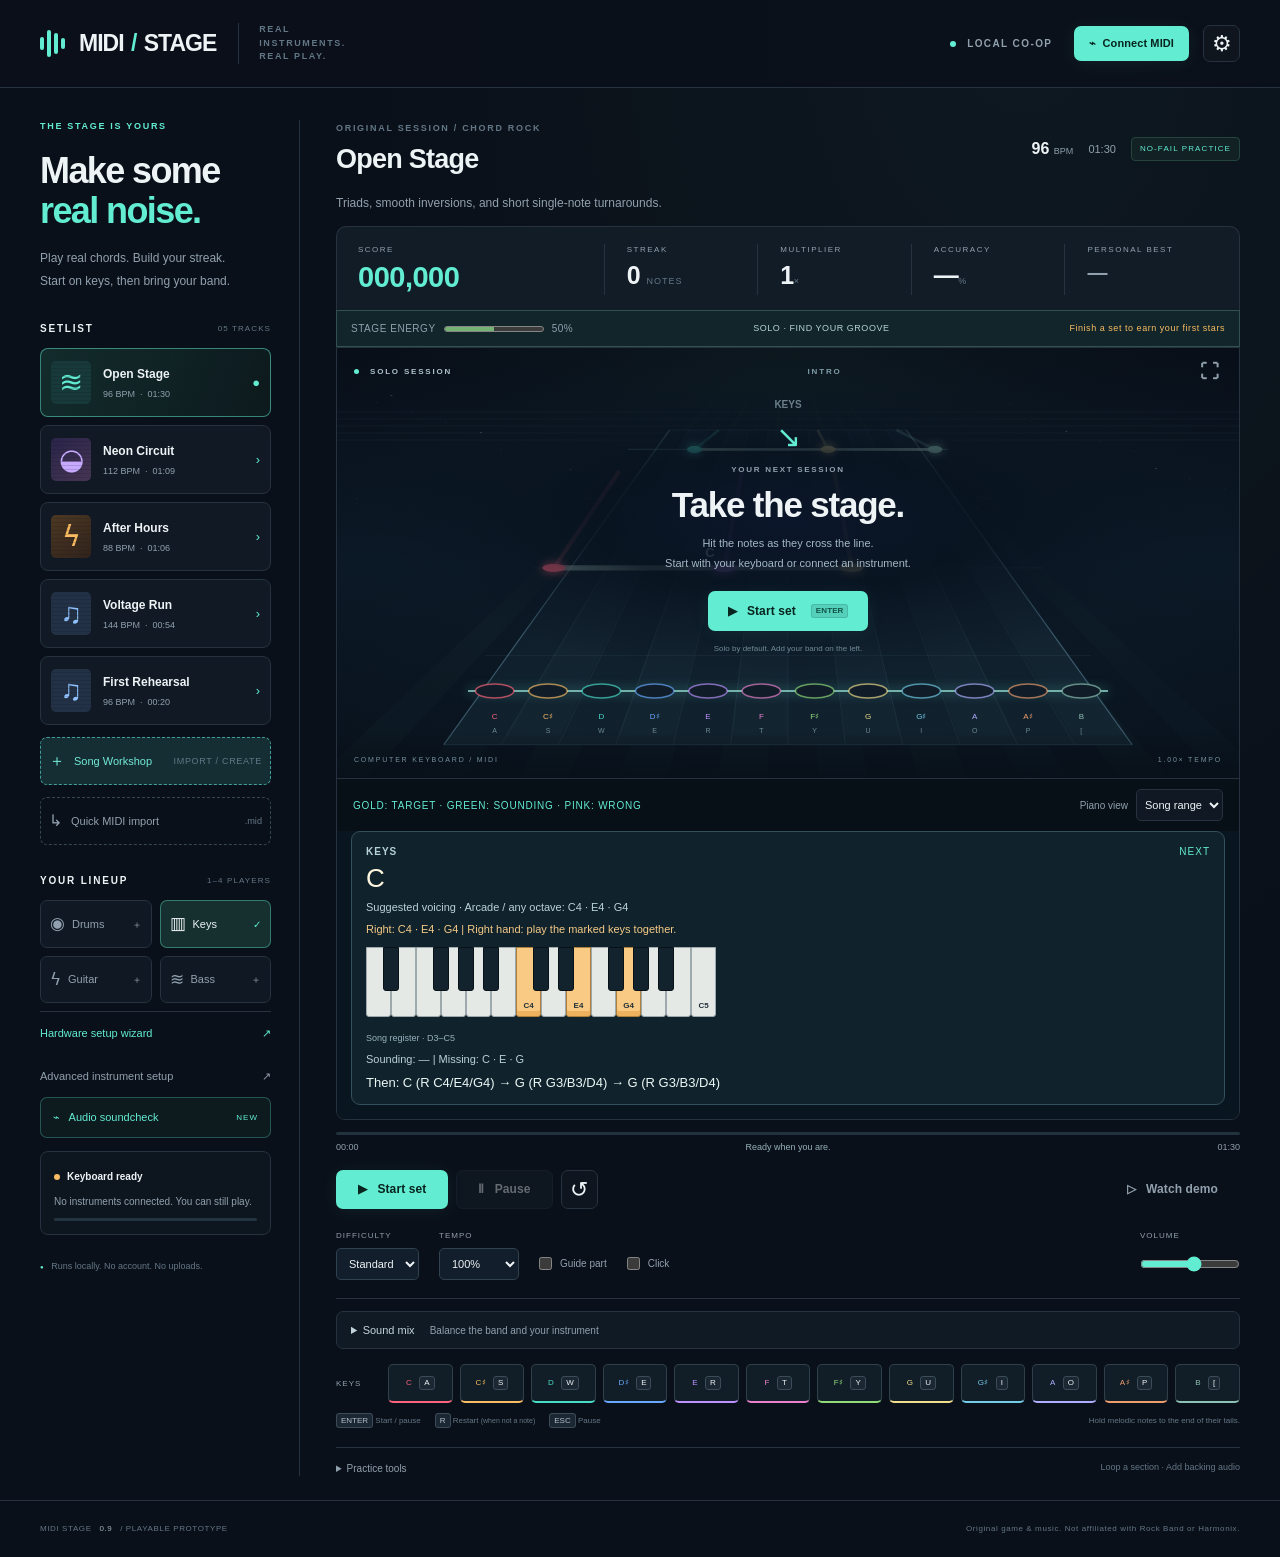
==== commit b6529da3: "feat: complete chord-stage song, keyboard guidance and band progression" ====
--- a/MIDI-Stage.html
+++ b/MIDI-Stage.html
@@ -42,6 +42,25 @@
 
 /* v0.8 guided hardware onboarding */
 .wizard-link{color:var(--mint);border-top:1px solid var(--line);margin-top:8px}.onboarding-dialog{width:min(820px,95vw)}.wizard-progress{height:4px;background:#1c2a35;border-radius:5px;overflow:hidden;margin:14px 0 20px}.wizard-progress span{display:block;height:100%;background:var(--mint);transition:width .2s}.wizard-body>p{color:var(--muted);font-size:12px;line-height:1.75}.wizard-body h3{font-size:9px;letter-spacing:1.5px;color:var(--muted);margin:20px 0 8px}.wizard-counts{display:grid;grid-template-columns:1fr 1fr;gap:10px;margin:18px 0}.wizard-counts>div{border:1px solid var(--line);border-radius:8px;padding:14px;background:#121e2b}.wizard-counts strong{display:block;font-size:30px;color:var(--mint)}.wizard-counts span{font-size:9px;letter-spacing:1.4px;color:var(--muted)}.wizard-port-list{display:flex;flex-wrap:wrap;gap:8px}.wizard-port-list>span{border:1px solid var(--line);border-radius:7px;background:#111c28;padding:9px 12px;min-width:150px}.wizard-port-list b,.wizard-port-list small{display:block}.wizard-port-list b{font-size:11px}.wizard-port-list small{font-size:8px;color:var(--dim);margin-top:3px}.wizard-empty,.wizard-note{color:var(--dim);font-size:9px;line-height:1.6}.wizard-body>#wizardConnect{margin-top:20px}.wizard-role-list,.wizard-output-list,.wizard-cal-list,.wizard-summary{display:grid;gap:9px;margin:16px 0}.wizard-role,.wizard-cal-list>section,.wizard-summary-row{display:flex;align-items:center;justify-content:space-between;gap:12px;border:1px solid var(--line);border-radius:8px;background:#111c28;padding:12px}.wizard-role.ready{border-color:#62ecd25c}.wizard-role.missing{border-color:#ff647c66}.wizard-role>div:first-child strong,.wizard-cal-list strong,.wizard-summary strong{display:block}.wizard-role>div:first-child span,.wizard-cal-list span,.wizard-summary span{font-size:9px;color:var(--muted)}.wizard-role-actions{display:flex;gap:6px}.wizard-output-list>section{display:grid;grid-template-columns:90px minmax(150px,1.4fr) minmax(130px,1fr) auto;align-items:end;gap:9px;border-bottom:1px solid var(--line);padding:10px 0}.wizard-output-list label,.wizard-clock>label:not(.check),.wizard-cal-list label{display:grid;gap:4px;font-size:8px;letter-spacing:.8px}.wizard-output-list select{width:100%}.wizard-clock{border:1px solid var(--line);border-radius:8px;background:#111c28;padding:13px;display:flex;align-items:end;gap:12px;flex-wrap:wrap}.wizard-cal-list>section{display:grid;grid-template-columns:minmax(150px,1fr) 130px auto}.wizard-cal-list input{width:80px;min-width:0}.wizard-summary-row>div:last-child{text-align:right}.wizard-summary-row small{display:block;color:var(--dim);font-size:8px;margin-top:3px}.wizard-summary-clock{border-top:1px solid var(--line);padding-top:12px;color:var(--muted)}.wizard-footer>div{display:flex;gap:8px}.wizard-footer>span{max-width:360px}@media(max-width:650px){.wizard-output-list>section{grid-template-columns:1fr 1fr}.wizard-output-list>section>strong{grid-column:1/-1}.wizard-cal-list>section{grid-template-columns:1fr}.wizard-role{align-items:flex-start;flex-direction:column}.wizard-footer{align-items:flex-start;flex-direction:column}.wizard-footer>div{width:100%;flex-wrap:wrap}.wizard-footer .button{flex:1}.wizard-clock{align-items:stretch;flex-direction:column}}
+/* Chord-first performance view. The piano remains visible in full screen. */
+.arrangement-help{margin:0 0 14px;color:var(--muted);font-size:12px;max-width:78ch}
+.stage{height:auto}.stage-visual{position:relative;height:430px}.stage-visual canvas{height:100%}
+.guide-tools{display:flex;align-items:center;justify-content:space-between;gap:12px;padding:10px 16px;border-top:1px solid var(--line);font-size:10px;letter-spacing:.08em;color:var(--mint)}
+.guide-tools label{display:flex;align-items:center;gap:8px;color:var(--muted);letter-spacing:0}.guide-tools select{background:var(--panel);color:var(--text);border:1px solid var(--line);border-radius:5px;padding:4px}
+.chord-guide{display:grid;grid-template-columns:repeat(auto-fit,minmax(min(290px,100%),1fr));gap:12px;padding:0 14px 14px;background:#09151f;min-width:0}
+.guide-tools[hidden],.chord-guide[hidden]{display:none}.guide-card{min-width:0;border:1px solid #34505c;border-radius:9px;background:#10222b;padding:12px 14px}
+.guide-heading{display:flex;align-items:center;justify-content:space-between;color:#b5d2d8;font-size:10px;text-transform:uppercase;letter-spacing:.1em}.guide-phase{color:var(--mint)}
+.guide-target{font-size:26px;line-height:1.2;color:#fff6df;margin:4px 0}.guide-voicing,.guide-hands,.guide-feedback,.guide-upcoming{font-size:11px;line-height:1.45;margin:6px 0;color:#b8d2d7;overflow-wrap:anywhere}.guide-hands{color:#f5ca87}.guide-upcoming{font-size:13px;color:#ebf7f5;margin-bottom:0}
+.guide-piano-scroll{padding-bottom:3px;margin:9px 0}.guide-piano{height:73px;--piano-white-width:25px}.piano-key{top:0;border:1px solid #9da9ac;border-radius:0 0 3px 3px;height:70px;background:#e4e9e6;color:#213039;display:block}
+.piano-key.black{height:44px;background:#13232d;color:#e4e9e6;z-index:2;border-color:#091118}.piano-key.expected{background:#f9ca83;border-color:#ae7e3b}.piano-key.black.expected{background:#b88946;color:#101c23}.piano-key.sounding{background:#62ecd2;color:#062b22;border-color:#29aa91}.piano-key.wrong{background:#ff647c;color:#28080f}.piano-key.missing{box-shadow:inset 0 -5px 0 #eeb15d}.piano-key.outside-range{opacity:.65}.piano-note{position:absolute;bottom:4px;width:100%;text-align:center;font-size:8px;font-weight:700}
+.stage:fullscreen{display:flex;flex-direction:column;height:100vh;overflow:auto}.stage:fullscreen .stage-visual{flex:1;min-height:300px;height:auto}.stage:fullscreen .chord-guide{flex-shrink:0}.stage:fullscreen .stage-overlay{inset:43px 0 95px}
+@media(max-width:600px){.stage-visual{height:365px}.guide-card{padding:10px}.guide-tools{padding:9px 12px;font-size:8px}.chord-guide{padding:0 9px 9px;gap:8px}.guide-piano{--piano-white-width:23px}.guide-target{font-size:23px}.guide-voicing,.guide-hands,.guide-feedback{font-size:10px}}
+.performance-hud{display:flex;align-items:center;justify-content:space-between;gap:12px;flex-wrap:wrap;padding:10px 14px;background:#11252a;border:1px solid #34504e;color:#b5d1d1;font-size:9px;letter-spacing:.06em}
+.performance-hud label{display:flex;align-items:center;gap:8px}.performance-hud meter{width:100px;height:12px;accent-color:var(--mint)}#masteryStatus{color:var(--amber)}
+.stage-visual{box-shadow:inset 0 0 70px rgb(49 195 166 / calc(var(--energy-glow,.5) * .12))}.guide-range{font-size:9px;color:#96b3be;margin:3px 0}
+.mix-tools{border:1px solid var(--line);background:#101a25;border-radius:7px;padding:10px 14px;margin:12px 0}.mix-tools summary{cursor:pointer;font-size:11px;color:#c3d3db}.mix-tools summary span{color:var(--muted);margin-left:12px;font-size:10px}.mix-tools p{font-size:10px;color:var(--muted);max-width:85ch;margin-bottom:0}.mix-controls{display:flex;gap:24px;flex-wrap:wrap;margin:12px 0}.mix-controls label{display:grid;gap:6px;font-size:10px;color:var(--muted)}.mix-controls input{width:150px;accent-color:var(--mint)}
+.result-stars{text-align:center;font-size:34px;letter-spacing:5px;color:var(--amber)}.result-breakdown{text-align:center;color:var(--muted);font-size:11px}
+@media(max-width:600px){.performance-hud{font-size:8px;gap:7px}.performance-hud meter{width:70px}.mix-controls{gap:12px}.mix-controls input{width:125px}.mix-tools summary span{display:none}}
 
 </style>
   
@@ -55,8 +74,8 @@
     <aside class="sidebar">
       <div class="eyebrow">THE STAGE IS YOURS</div>
       <h1>Make some<br><em>real noise.</em></h1>
-      <p class="intro">Your drum kit. Your keys. Your band.<br>Plug in and find your groove.</p>
-      <div class="section-heading"><h2>SETLIST</h2><span id="songCount">03 TRACKS</span></div>
+      <p class="intro">Play real chords. Build your streak.<br>Start on keys, then bring your band.</p>
+      <div class="section-heading"><h2>SETLIST</h2><span id="songCount">05 TRACKS</span></div>
       <div id="setlist" class="setlist" aria-label="Choose a song"></div>
       <button id="openWorkshop" class="import-button workshop-launch"><span>＋</span> Song Workshop <small>IMPORT / CREATE</small></button>
       <button id="importButton" class="import-button"><span>↳</span> Quick MIDI import <small>.mid</small></button>
@@ -70,25 +89,32 @@
       <div class="sidebar-foot"><span>●</span> Runs locally. No account. No uploads.</div>
     </aside>
     <section class="play-area" aria-label="Rhythm game">
-      <div class="session-heading"><div><div class="eyebrow" id="songTag">ORIGINAL SESSION / SYNTH ROCK</div><h2 id="songTitle">Neon Circuit</h2></div><div class="song-meta"><strong id="bpmLabel">112 <small>BPM</small></strong><span id="durationLabel">01:09</span><span class="no-fail">NO-FAIL PRACTICE</span></div></div>
+      <div class="session-heading"><div><div class="eyebrow" id="songTag">ORIGINAL SESSION / CHORD ROCK</div><h2 id="songTitle">Open Stage</h2></div><div class="song-meta"><strong id="bpmLabel">96 <small>BPM</small></strong><span id="durationLabel">01:30</span><span class="no-fail">NO-FAIL PRACTICE</span></div></div>
+      <p id="arrangementHelp" class="arrangement-help"></p>
       <div class="hud" aria-live="off"><div class="score-stat"><span>SCORE</span><strong id="score">000,000</strong></div><div><span>STREAK</span><strong id="combo">0 <small>NOTES</small></strong></div><div><span>MULTIPLIER</span><strong id="multiplier">1<small>×</small></strong></div><div><span>ACCURACY</span><strong id="accuracy">—<small>%</small></strong></div><div class="best-stat"><span>PERSONAL BEST</span><strong id="best">—</strong></div></div>
+      <div class="performance-hud"><label>STAGE ENERGY <meter id="stageEnergy" min="0" max="100" value="50"></meter><span id="energyValue">50%</span></label><span id="bandBonus">SOLO · FIND YOUR GROOVE</span><span id="masteryStatus">Your first set awaits</span></div>
       <div id="liveInputs" class="live-inputs" aria-label="Live guitar and bass" hidden></div>
       <div id="stage" class="stage">
+        <div class="stage-visual">
         <div class="stage-top"><span id="stageMode"><i></i> SOLO SESSION</span><span id="sectionName">INTRO</span><button id="fullscreen" aria-label="Toggle full screen" class="fullscreen">⛶</button></div>
         <canvas id="stageCanvas" role="img" aria-label="Notes travel down each instrument highway. Hit the matching pad when a note reaches the glowing strike line."></canvas>
         <div id="stageOverlay" class="stage-overlay"><div class="overlay-mark" aria-hidden="true">↘</div><div class="eyebrow">YOUR NEXT SESSION</div><h3>Take the stage.</h3><p>Hit the notes as they cross the line.<br>Start with your keyboard or connect an instrument.</p><button id="overlayStart" class="button primary">▶ &nbsp; Start set <kbd>ENTER</kbd></button><span class="overlay-hint">Solo by default. Add your band on the left.</span></div>
         <div id="countdown" class="countdown" aria-live="polite"></div>
         <div class="stage-bottom"><span id="inputMode">COMPUTER KEYBOARD / MIDI</span><span id="speedBadge">1.00× TEMPO</span></div>
+        </div>
+        <div id="guideTools" class="guide-tools"><span>GOLD: TARGET · GREEN: SOUNDING · PINK: WRONG</span><label>Piano view <select id="guideRange"><option value="focus">Song range</option><option value="88">All 88 keys</option></select></label></div>
+        <div id="chordGuide" class="chord-guide" aria-label="Chord and keyboard guidance"></div>
       </div>
-      <div class="progress-wrap"><div class="progress-line"><span id="progressFill"></span></div><div class="progress-labels"><span id="elapsed">00:00</span><span id="runStatus" role="status">Ready when you are.</span><span id="remaining">01:09</span></div></div>
+      <div class="progress-wrap"><div class="progress-line"><span id="progressFill"></span></div><div class="progress-labels"><span id="elapsed">00:00</span><span id="runStatus" role="status">Ready when you are.</span><span id="remaining">01:30</span></div></div>
       <div class="transport"><div class="transport-main"><button id="start" class="button primary">▶ &nbsp; Start set</button><button id="pause" class="button secondary" disabled>Ⅱ &nbsp; Pause</button><button id="restart" class="icon-button" aria-label="Restart song" title="Restart (R)">↺</button></div><button id="demo" class="button ghost">▷ &nbsp; Watch demo</button></div>
       <div class="session-controls"><label>DIFFICULTY<select id="difficulty"><option value="chill">Chill</option><option value="standard" selected>Standard</option><option value="expert">Expert</option></select></label><label>TEMPO<select id="speed"><option value="0.5">50%</option><option value="0.75">75%</option><option value="1" selected>100%</option><option value="1.25">125%</option></select></label><label class="check"><input type="checkbox" id="guide"> Guide part</label><label class="check"><input type="checkbox" id="metronome"> Click</label><label class="volume-label">VOLUME<input type="range" id="volume" min="0" max="100" value="55" aria-label="Master volume"></label></div>
+      <details class="mix-tools"><summary>Sound mix <span>Balance the band and your instrument</span></summary><div class="mix-controls"><label>Backing <input id="mixBacking" type="range" min="0" max="100" value="100"></label><label>My MIDI instrument <input id="mixMonitor" type="range" min="0" max="100" value="100"></label><label>Guide part <input id="mixGuide" type="range" min="0" max="100" value="100"></label></div><p>Enable Guide part to hear the selected synthesized part respond to your hits and misses. Imported full mixes stay intact. Live guitar/bass monitoring comes from your interface.</p></details>
       <div id="pads" class="pads" aria-label="Playable input pads"></div>
       <div class="keyboard-hint"><span><kbd>ENTER</kbd> Start / pause</span><span><kbd>R</kbd> Restart <small>(when not a note)</small></span><span><kbd>ESC</kbd> Pause</span><span>Hold melodic notes to the end of their tails.</span></div>
       <details class="practice-tools"><summary>Practice tools <span>Loop a section · Add backing audio</span></summary><div class="practice-row"><label class="check"><input type="checkbox" id="loop"> Loop</label><label>From (sec)<input id="loopStart" type="number" min="0" step="0.5" value="0"></label><label>To (sec)<input id="loopEnd" type="number" min="1" step="0.5" value="17.1"></label><button id="audioButton" class="button secondary small">Add backing audio</button><input id="audioFile" type="file" accept="audio/*" hidden><button id="clearAudio" class="button ghost small" hidden>Clear audio</button><label>Audio starts at (sec)<input id="audioOffset" type="number" value="0" step="0.01" min="-120" max="120"></label></div><p id="audioStatus">MIDI tracks are synthesized locally. Optional audio must match your chart; it is not automatically transcribed or aligned.</p></details>
     </section>
   </main>
-  <footer><span>MIDI STAGE <b>0.8</b> / PLAYABLE PROTOTYPE</span><span>Original game & music. Not affiliated with Rock Band or Harmonix.</span></footer>
+  <footer><span>MIDI STAGE <b>0.9</b> / PLAYABLE PROTOTYPE</span><span>Original game & music. Not affiliated with Rock Band or Harmonix.</span></footer>
   <dialog id="onboardingDialog" class="onboarding-dialog" aria-labelledby="wizardTitle">
     <div class="dialog-heading"><div><div class="eyebrow" id="wizardEyebrow">STEP 1 / 5</div><h2 id="wizardTitle">Find your rig</h2></div><button id="wizardClose" class="icon-button" aria-label="Close hardware setup wizard">×</button></div>
     <div class="wizard-progress"><span id="wizardProgress"></span></div>
@@ -385,24 +411,482 @@
   function makeChart(song,player,start=0,end=song.duration,{timingOnly=false}={}){
     const events=song.chordHighways?.[player.type]||[];if(!events.length)return null;
     const lanes=timingOnly?[{name:'CHORD STRUM',short:'STRUM',pitch:40,pc:0,any:true,color:C.COLORS[2]}]:C.PC.map((name,i)=>({name,short:name,pitch:60+i,pc:i,color:C.COLORS[i]}));
-    const notes=events.filter(e=>e.time>=start-1e-6&&e.time<end-1e-6).map((e,id)=>({...e,id,chord:true,lanes:timingOnly?[0]:e.pcs.map(p=>p),lane:timingOnly?0:e.pcs[0],duration:Math.min(e.duration,end-e.time)}));
+    const source=C.sourceFor(song,player)?.notes||[],consumed=new Set();
+    const notes=events.filter(e=>e.time>=start-1e-6&&e.time<end-1e-6).map(e=>{
+      const toneEnds={};
+      // Only replace the source attacks belonging to this target. Riffs, rolled
+      // voicings and unsupported chord names remain playable ordinary notes.
+      if(!song.rhythmOnly)for(let i=C.lowerBound(source,e.time-.035-1e-8);i<source.length&&source[i].time<=e.time+.035+1e-8;i++){
+        const n=source[i];
+        if(!consumed.has(i)&&Math.abs(n.time-e.time)<=.035+1e-8&&e.pitches.includes(n.pitch)){
+          consumed.add(i);toneEnds[n.pitch]=Math.max(toneEnds[n.pitch]||0,Math.min(end,n.time+n.duration));
+        }
+      }
+      return {...e,chord:true,lanes:timingOnly?[0]:e.pcs.slice(),lane:timingOnly?0:e.pcs[0],duration:Math.min(e.duration,end-e.time),toneEnds};
+    });
+    // Audio rhythm markers are placeholders, not additional authored pitches.
+    if(!song.rhythmOnly)source.forEach((n,i)=>{
+      if(!consumed.has(i)&&n.time>=start-1e-6&&n.time<end-1e-6)notes.push({...n,chord:false,lane:timingOnly?0:C.pc(n.pitch),duration:Math.min(n.duration,end-n.time)});
+    });
+    notes.sort((a,b)=>a.time-b.time||(a.pitch??-1)-(b.pitch??-1));notes.forEach((n,id)=>n.id=id);
     return {lanes,notes,chordMode:true,timingOnly};
   }
   class ChordJudge{
-    constructor(chart,{difficulty='standard',speed=1,mode='pitch',timingOnly=false,onJudge=()=>{}}={}){this.notes=chart.notes.map(n=>({...n,state:0,received:new Set(),errors:[]}));this.lanes=chart.lanes;this.windows=(C.WINDOWS[difficulty]||C.WINDOWS.standard).map(x=>x*speed);this.speed=speed;this.mode=mode;this.timingOnly=timingOnly;this.chordMode=true;this.cursor=0;this.onJudge=onJudge;this.activeHolds=new Set();this.held=new Map();this.stats={score:0,combo:0,maxCombo:0,perfect:0,great:0,good:0,miss:0,extra:0,holdBreaks:0,holds:0,weight:0,offsets:[]};}
-    get multiplier(){return Math.min(4,1+Math.floor(this.stats.combo/10));}get accuracy(){const s=this.stats,n=s.perfect+s.great+s.good+s.miss+s.extra;return n?100*s.weight/n:100;}
-    tick(t){while(this.cursor<this.notes.length&&this.notes[this.cursor].time<t-this.windows[2]-1e-8){const n=this.notes[this.cursor++];if(!n.state){n.state=2;this.stats.miss++;this.stats.combo=0;this.onJudge({grade:'miss',note:n,delta:0});}}}
-    hit(t,{lane,pitch,arcade=false}){this.tick(t);let closest=null,best=Infinity,key=null,exact=false;
-      for(let i=this.cursor;i<this.notes.length;i++){const n=this.notes[i];if(n.time>t+this.windows[2]+1e-8)break;if(n.state)continue;const d=Math.abs(n.time-t);if(d>this.windows[2]+1e-8)continue;
-        if(this.timingOnly){closest=n;best=d;key='strum';break;}exact=this.mode==='exact'&&n.source==='midi'&&!arcade;const candidate=exact?pitch:C.pc(pitch),required=exact?n.pitches:n.pcs;if(required.includes(candidate)&&d<best){closest=n;best=d;key=candidate;}}
-      if(!closest){this.stats.extra++;this.stats.combo=0;this.onJudge({grade:'extra',lane,delta:0});return null;}
-      if(this.timingOnly){closest.received.add('strum');return this.award(closest,t,best);}
-      if(closest.received.has(key))return null;closest.received.add(key);closest.errors.push(best);const need=exact?closest.pitches.length:closest.pcs.length;if(closest.received.size<need)return closest;return this.award(closest,t,Math.max(...closest.errors));
-    }
-    award(n,t,best){const grade=best<=this.windows[0]+1e-8?'perfect':best<=this.windows[1]+1e-8?'great':'good',weight={perfect:1,great:.75,good:.4}[grade],s=this.stats;n.state=1;n.hitAt=t;n.grade=grade;s[grade]++;s.weight+=weight;s.combo++;s.maxCombo=Math.max(s.maxCombo,s.combo);s.score+=Math.round(140*weight*this.multiplier);s.offsets.push((t-n.time)/this.speed*1000);this.onJudge({grade,note:n,delta:(t-n.time)/this.speed*1000});return n;}
-    confirm(){}release(){}finishHold(){}finish(t){this.tick(t+this.windows[2]+.001);return {...this.stats,accuracy:this.accuracy,total:this.notes.length,meanOffset:this.stats.offsets.length?this.stats.offsets.reduce((a,b)=>a+b,0)/this.stats.offsets.length:0};}
+    constructor(chart,{difficulty='standard',speed=1,mode='pitch',timingOnly=false,verifiedHolds=false,onJudge=()=>{}}={}){
+      this.notes=chart.notes.map(n=>({...n,state:0,hold:null,received:new Set()}));this.lanes=chart.lanes;
+      this.windows=(C.WINDOWS[difficulty]||C.WINDOWS.standard).map(x=>x*speed);this.speed=speed;this.mode=mode;this.timingOnly=timingOnly;this.verifiedHolds=verifiedHolds;
+      this.chordMode=true;this.cursor=0;this.onJudge=onJudge;this.activeHolds=new Set();this.held=new Map();this.confirmed=new Map();this.sounding=new Map();this.pending=new Set();this.recentChords=[];
+      this.stats={score:0,combo:0,maxCombo:0,perfect:0,great:0,good:0,miss:0,extra:0,holdBreaks:0,holds:0,weight:0,offsets:[]};
+    }
+    get multiplier(){return Math.min(4,1+Math.floor(this.stats.combo/10));}
+    get accuracy(){const s=this.stats,n=s.perfect+s.great+s.good+s.miss+s.extra;return n?100*s.weight/n:100;}
+    exact(n,arcade=false){return this.mode==='exact'&&!arcade&&(!n.chord||n.source==='midi');}
+    required(n,exact=this.exact(n)){return n.chord?(exact?n.pitches:n.pcs):[exact?n.pitch:(this.lanes[n.lane]?.pc??C.pc(n.pitch))];}
+    voiceKey(v,exact){return exact?v.pitch:(this.lanes[v.lane]?.pc??C.pc(v.pitch));}
+    matches(n,v,exact=this.exact(n,v.arcade)){
+      if(n.chord)return this.timingOnly||this.required(n,exact).includes(this.voiceKey(v,exact));
+      return n.lane===v.lane&&(!exact||n.pitch===v.pitch);
+    }
+    voicesFor(n,exact=this.exact(n)){return [...this.sounding.entries()].filter(([,v])=>this.matches(n,v,exact));}
+    guidance(){
+      let n;for(let i=this.cursor;i<this.notes.length;i++)if(!this.notes[i].state){n=this.notes[i];break;}if(!n)return null;
+      const exact=this.exact(n),expected=this.required(n,exact),held=unique(this.voicesFor(n,exact).map(([,v])=>this.voiceKey(v,exact)));
+      return {id:n.id,name:n.name||C.noteName(n.pitch),chord:!!n.chord,exact,timingOnly:!!(n.chord&&this.timingOnly),expected:expected.slice(),held,missing:expected.filter(k=>!held.includes(k))};
+    }
+    tick(t){
+      while(this.cursor<this.notes.length&&this.notes[this.cursor].time<t-this.windows[2]-1e-8){const n=this.notes[this.cursor++];if(!n.state){n.state=2;this.pending.delete(n);this.stats.miss++;this.stats.combo=0;this.onJudge({grade:'miss',note:n,delta:0});}}
+      if(!this.verifiedHolds)for(const n of [...this.activeHolds])if(t>=n.time+n.duration-.065*this.speed)this.finishHold(n,true);
+    }
+    hit(t,{lane,pitch,token=`note:${pitch}`,arcade=false}){
+      if(!Number.isFinite(t)||!Number.isInteger(pitch)||pitch<0||pitch>127)return null;
+      this.tick(t);if(this.sounding.has(token))this.release(token,t);
+      const voice={lane:lane??this.lanes.findIndex(l=>l.pc===C.pc(pitch)),pitch,at:t,arcade,credited:false};this.sounding.set(token,voice);
+      // A doubled octave can take over a pitch-class sustain before another
+      // octave releases. Track every sounding token, not just the scoring onset.
+      for(const n of this.activeHolds)if(n.chord&&this.matches(n,voice,n.matchExact))this.attach(n,token);
+      let closest=null,best=Infinity;
+      for(let i=this.cursor;i<this.notes.length;i++){
+        const n=this.notes[i];if(n.time>t+this.windows[2]+1e-8)break;
+        const d=Math.abs(n.time-t);if(n.state||d>this.windows[2]+1e-8||!this.matches(n,voice))continue;
+        if(d<best){closest=n;best=d;}
+      }
+      // MIDI serializes a simultaneous voicing. The final doubled tone must not
+      // become an extra just because the other tones completed the target first.
+      this.recentChords=this.recentChords.filter(n=>n.hold==='held'||Math.abs(t-n.hitAt)<=.08*this.speed+1e-8);
+      const completed=this.recentChords.find(n=>!this.timingOnly&&this.matches(n,voice,n.matchExact)&&
+        (n.hold==='held'||Math.abs(t-n.hitAt)<=.08*this.speed+1e-8)&&Math.abs(t-n.time)<=best+1e-8);
+      if(completed){voice.credited=true;return completed;}
+      if(!closest){this.stats.extra++;this.stats.combo=0;this.onJudge({grade:'extra',lane:voice.lane,delta:0});return null;}
+      if(!closest.chord||this.timingOnly){voice.credited=true;return this.award(closest,t,best,token,this.exact(closest,arcade));}
+      this.pending.add(closest);const exact=this.exact(closest,arcade),required=this.required(closest,exact),voices=this.voicesFor(closest,exact);
+      // Credited common tones may remain held through a chord change. All other
+      // tones must start in this target's window and within a 120 ms roll. A hit
+      // call is always required: holding a repeated chord never scores itself.
+      const eligible=voices.filter(([,v])=>v.credited||Math.abs(v.at-closest.time)<=this.windows[2]+1e-8);
+      const received=new Set(eligible.map(([,v])=>this.voiceKey(v,exact)));closest.received=received;
+      if(required.some(k=>!received.has(k)))return closest;
+      // Select one voice per tone: octave doubling cannot worsen the grade.
+      const chosen=required.map(k=>eligible.filter(([,v])=>this.voiceKey(v,exact)===k).sort((a,b)=>Number(b[1].credited)-Number(a[1].credited)||Math.abs(a[1].at-closest.time)-Math.abs(b[1].at-closest.time))[0]);
+      const fresh=chosen.filter(([,v])=>!v.credited).map(([,v])=>v.at);fresh.push(t);
+      if(Math.max(...fresh)-Math.min(...fresh)>.12*this.speed+1e-8)return closest;
+      const error=Math.max(...fresh.map(at=>Math.abs(at-closest.time)));
+      for(const [,v]of voices)v.credited=true;
+      return this.award(closest,t,error,token,exact);
+    }
+    attach(n,token){if(!this.held.has(token))this.held.set(token,new Set());this.held.get(token).add(n);}
+    award(n,t,best,token,exact){
+      const grade=best<=this.windows[0]+1e-8?'perfect':best<=this.windows[1]+1e-8?'great':'good',weight={perfect:1,great:.75,good:.4}[grade],s=this.stats;
+      n.state=1;n.hitAt=t;n.grade=grade;n.matchExact=exact;s[grade]++;s.weight+=weight;s.combo++;s.maxCombo=Math.max(s.maxCombo,s.combo);s.score+=Math.round((n.chord?140:100)*weight*this.multiplier);s.offsets.push((t-n.time)/this.speed*1000);
+      this.pending.delete(n);if(n.chord)this.recentChords.push(n);
+      if(n.duration/this.speed>=.35&&!(n.chord&&this.timingOnly)){
+        n.hold='held';n.token=token;n.holdMultiplier=this.multiplier;this.activeHolds.add(n);
+        if(n.chord){for(const [tok]of this.voicesFor(n,exact))this.attach(n,tok);}else this.attach(n,token);
+      }
+      this.onJudge({grade,note:n,delta:(t-n.time)/this.speed*1000});return n;
+    }
+    finishHold(n,success){
+      if(n.hold!=='held')return;n.hold=success?'complete':'broken';this.activeHolds.delete(n);
+      for(const [token,set]of this.held){set.delete(n);if(!set.size)this.held.delete(token);}
+      if(success){this.stats.holds++;this.stats.score+=50*n.holdMultiplier;}else{this.stats.holdBreaks++;this.stats.combo=0;this.onJudge({grade:'release',note:n,delta:0});}
+    }
+    confirm(token,t){
+      if(!Number.isFinite(t)||!this.held.has(token))return;this.confirmed.set(token,Math.max(this.confirmed.get(token)??-Infinity,t));
+      for(const n of [...this.held.get(token)])if(!n.chord&&t>=n.time+n.duration-.065*this.speed)this.finishHold(n,true);
+    }
+    release(token,t){
+      if(!Number.isFinite(t))return;const holds=[...(this.held.get(token)||[])];this.sounding.delete(token);this.held.delete(token);
+      for(const n of holds){
+        const through=this.verifiedHolds?(this.confirmed.get(token)??-Infinity):t;
+        if(!n.chord){this.finishHold(n,through>=n.time+n.duration-.09*this.speed);continue;}
+        const still=new Set(this.voicesFor(n,n.matchExact).map(([,v])=>this.voiceKey(v,n.matchExact)));
+        const needed=this.required(n,n.matchExact).filter(key=>{
+          const pitches=n.pitches.filter(p=>n.matchExact?p===key:C.pc(p)===key);
+          const until=Math.max(...pitches.map(p=>n.toneEnds?.[p]??n.time+n.duration));
+          return t<until-.09*this.speed;
+        });
+        if(needed.some(key=>!still.has(key)))this.finishHold(n,false);
+        else if(t>=n.time+n.duration-.09*this.speed)this.finishHold(n,true);
+      }
+      this.confirmed.delete(token);
+      for(const n of this.pending)n.received=new Set(this.voicesFor(n).map(([,v])=>this.voiceKey(v,this.exact(n))));
+    }
+    cancelHolds(){
+      const count=this.activeHolds.size;for(const n of this.activeHolds)n.hold='paused';this.activeHolds.clear();this.held.clear();this.confirmed.clear();this.sounding.clear();
+      for(const n of this.pending)n.received.clear();this.pending.clear();this.recentChords=[];return count;
+    }
+    finish(t){this.tick(t+this.windows[2]+.001);return {...this.stats,accuracy:this.accuracy,total:this.notes.length,meanOffset:this.stats.offsets.length?this.stats.offsets.reduce((a,b)=>a+b,0)/this.stats.offsets.length:0};}
   }
   return {TEMPLATES,chordName,groupNotes,templateScore,progressionForKey,fitPopProgression,classifyChroma,fftChroma,analyzeBuffer,makeChart,ChordJudge};
+});
+
+/* Open Stage — an original 90-second, chord-first band arrangement.
+   Songwriting: 4/4, C major, 96 BPM. A quiet four-bar introduction establishes
+   C–G–Am–F; the verse repeats that phrase before the chorus answers with
+   F–C–G–Am. The Dm–Am–F–G bridge suspends the resolution, and a final chorus
+   leads to an F–G–C–C ending. Guitar plays a short chord-tone answer; bass and
+   drums define the pocket. These are authored parts, not audio transcription.
+
+   The three arrangements share form/harmony and accompaniment. Chill begins
+   with two-note open fifths and adds triads in the chorus. Standard introduces
+   root-position triads, chorus inversions, and single-note phrase endings.
+   Expert uses seventh chords, a separate low root, syncopated attacks, and
+   melodic pickups. Each scored hold ends before the next attack. Every part
+   is original and can be used with the project's existing license. */
+(function(root,factory){
+  const node=typeof module==='object'&&module.exports;
+  const api=factory(node?require('./core.js'):root.StageCore,node?require('./chords.js'):root.StageChords);
+  if(node)module.exports=api;else root.StageRepertoire=api;
+})(globalThis,function(C,X){
+  'use strict';
+  const ID='open-stage',BPM=96,BEAT=60/BPM;
+  const DIFFICULTIES=['chill','standard','expert'];
+  const FORM=[
+    {name:'INTRO',style:'intro',chords:['C','G','Am','F']},
+    {name:'VERSE',style:'verse',chords:['C','G','Am','F','C','G','Am','F']},
+    {name:'CHORUS',style:'chorus',chords:['F','C','G','Am','F','C','G','G']},
+    {name:'BRIDGE',style:'bridge',chords:['Dm','Am','F','G']},
+    {name:'FINAL CHORUS',style:'chorus',chords:['F','C','G','Am','F','C','G','G']},
+    {name:'OUTRO',style:'outro',chords:['F','G','C','C']}
+  ];
+  const HARMONY={
+    C:{root:48,triad:[60,64,67],inversion:[60,64,67],rich:[48,60,64,67,71],roman:'I'},
+    G:{root:43,triad:[55,59,62],inversion:[59,62,67],rich:[43,59,62,65,67],roman:'V'},
+    Am:{root:45,triad:[57,60,64],inversion:[60,64,69],rich:[45,60,64,67,69],roman:'vi'},
+    F:{root:41,triad:[53,57,60],inversion:[57,60,65],rich:[41,57,60,64,65],roman:'IV'},
+    Dm:{root:50,triad:[62,65,69],inversion:[57,62,65],rich:[50,57,60,62,65],roman:'ii'}
+  };
+  const DESCRIPTION={
+    chill:'Open fifths and easy triads. One chord per bar, two in the chorus.',
+    standard:'Triads, smooth inversions, and short single-note turnarounds.',
+    expert:'Seventh chords, left-hand roots, syncopation, and melodic pickups.'
+  };
+  const normalized=d=>DIFFICULTIES.includes(d)?d:'standard';
+
+  function makeSong(difficulty='standard'){
+    difficulty=normalized(difficulty);
+    const parts=C.TYPES.map((type,i)=>({id:type,name:C.LABELS[type],channel:type==='drums'?10:i,type,notes:[]}));
+    const byType=Object.fromEntries(parts.map(p=>[p.type,p]));
+    const hints=new Map(),sections=[],harmony=[];
+    const add=(type,b,pitch,duration,velocity=90)=>byType[type].notes.push({time:b*BEAT,duration:duration*BEAT,pitch,velocity});
+    const addChord=(b,pitches,duration,section,roman)=>{
+      for(const pitch of pitches)add('keys',b,pitch,duration,difficulty==='expert'?88:82);
+      const low=difficulty==='expert'?1:0;
+      hints.set(b*BEAT,{leftHand:pitches.slice(0,low),rightHand:pitches.slice(low),
+        text:low?'Left hand: bass note. Right hand: chord.':'Right hand: play the marked keys together.',section,roman});
+    };
+    let bar=0;
+    for(const section of FORM){
+      sections.push({time:bar*4*BEAT,name:section.name});
+      for(let index=0;index<section.chords.length;index++,bar++){
+        const b=bar*4,name=section.chords[index],h=HARMONY[name];
+        const finalBar=section.style==='outro'&&index===3;
+        const chorus=section.style==='chorus';
+        harmony.push({time:b*BEAT,duration:4*BEAT,name,roman:h.roman});
+
+        // First listenable milestone: consistent accompaniment across levels,
+        // with a lighter intro/bridge, chorus ride and a deliberate final stop.
+        if(finalBar){
+          add('drums',b,36,.15,104);add('drums',b,49,1.6,92);
+          add('bass',b,h.root-12,3.3,96);add('guitar',b,h.root+12,3.3,78);
+        }else{
+          const light=section.style==='intro'||section.style==='bridge';
+          add('drums',b,36,.12,98);add('drums',b+2,36,.12,94);
+          add('drums',b+1,38,.12,light?68:96);add('drums',b+3,38,.12,light?72:99);
+          for(let i=0;i<(light?4:8);i++)add('drums',b+i*(light?1:.5),chorus?51:42,.1,i%2?57:73);
+          if(index===0)add('drums',b,49,.5,85);
+          if(!light&&index===section.chords.length-1)for(let i=0;i<3;i++)add('drums',b+3.25+i*.25,[48,45,43][i],.1,82+i*5);
+          add('bass',b,h.root-12,1.7,95);add('bass',b+2,h.root-12,1.15,90);
+          if(chorus)add('bass',b+3.5,h.root-5,.35,82);
+          // Monophonic root / fifth / third answer; no polyphonic audio-input
+          // correctness is implied by the guitar accompaniment.
+          const third=name.endsWith('m')?3:4;
+          const guitarPitches=[h.root+12,h.root+19,h.root+12+third];
+          const offsets=light?[.5,2.5]:[.5,2,3];
+          offsets.forEach((offset,i)=>add('guitar',b+offset,guitarPitches[i],light?.7:.6,74+i*4));
+        }
+
+        if(finalBar){
+          // Resolve the seventh colour to a plain C triad at the ending.
+          const ending=difficulty==='expert'?[48,60,64,67]:[60,64,67];
+          addChord(b,ending,3.3,section.name,h.roman);continue;
+        }
+        if(difficulty==='chill'){
+          const pitches=chorus?h.triad:[h.root+12,h.root+19];
+          const offsets=chorus?[0,2]:[0];
+          for(const offset of offsets)addChord(b+offset,pitches,chorus?1.5:3.15,section.name,h.roman);
+        }else if(difficulty==='standard'){
+          const pitches=chorus?h.inversion:h.triad;
+          // The end of each four-bar phrase has a genuine single-note answer.
+          const turn=index%4===3&&section.style!=='intro';
+          addChord(b,pitches,1.5,section.name,h.roman);
+          addChord(b+2,pitches,turn?.7:1.5,section.name,h.roman);
+          if(turn){add('keys',b+3,h.root+19,.32,76);add('keys',b+3.5,h.root+21,.32,72);}
+        }else{
+          const offsets=section.style==='intro'?[0,2.5]:chorus?[0,.75,2,2.75]:[0,1.5,3];
+          const turn=index%2===1;
+          for(let i=0;i<offsets.length;i++){
+            const offset=offsets[i],next=offsets[i+1]??(turn?3.5:4);
+            addChord(b+offset,h.rich,Math.min(1.2,next-offset-.2),section.name,h.roman);
+          }
+          if(turn){
+            add('keys',b+3.5,h.root+19,.16,80);
+            add('keys',b+3.75,h.root+21,.16,76);
+          }
+        }
+      }
+    }
+    for(const part of parts)part.notes.sort((a,b)=>a.time-b.time||a.pitch-b.pitch);
+    const chordHighways={keys:X.groupNotes(byType.keys.notes).map(event=>({...event,hint:hints.get(event.time)}))};
+    const duration=bar*4*BEAT;
+    return {id:ID,name:'Open Stage',subtitle:'Your first chord set. Find the pocket, then lift the chorus.',
+      tag:'CHORD ROCK',accent:'#f9bc62',bpm:BPM,bars:bar,duration,original:true,parts,chordHighways,
+      repertoire:ID,arrangement:difficulty,arrangementDescription:DESCRIPTION[difficulty],key:'C major',
+      tempoMap:[{tick:0,time:0,bpm:BPM}],beats:Array.from({length:bar*4+1},(_,i)=>({time:i*BEAT,bar:i%4===0})),
+      sections,harmony};
+  }
+  function resolve(song,difficulty='standard'){
+    // Imported and Workshop-edited songs never get replaced by bundled data.
+    if(song?.repertoire!==ID||song?.id!==ID)return song;
+    return song.arrangement===normalized(difficulty)?song:makeSong(difficulty);
+  }
+  return {ID,DIFFICULTIES,makeSong,resolve};
+});
+
+/* Deterministic voicing guidance with a small, cached DOM renderer. */
+(function(root,factory){
+  const api=factory(typeof module==='object'&&module.exports?require('./core.js'):root.StageCore);
+  if(typeof module==='object'&&module.exports)module.exports=api;else root.StageGuidance=api;
+})(globalThis,function(C){
+  'use strict';
+  const BLACK=new Set([1,3,6,8,10]),PHYSICAL_RANGE={low:21,high:108};
+  const pitches=values=>[...new Set(Array.from(values||[]).filter(n=>Number.isInteger(n)&&n>=0&&n<=127))].sort((a,b)=>a-b);
+  const pitchClasses=values=>[...new Set(values.map(C.pc))].sort((a,b)=>a-b);
+  function handHints(target){
+    const hint=target?.hint||target?.hints||{},hands=target?.hands||target?.hand||{};
+    return {left:pitches(hint.leftHand||hands.left||target?.leftHand),right:pitches(hint.rightHand||hands.right||target?.rightHand),
+      text:typeof hint.text==='string'?hint.text:'',section:typeof hint.section==='string'?hint.section:'',roman:typeof hint.roman==='string'?hint.roman:''};
+  }
+  const authoredRanges=new WeakMap();
+  function authoredRange(judge){
+    const cached=authoredRanges.get(judge);if(cached?.notes===judge.notes)return cached;
+    let low=128,high=-1;
+    for(const n of judge.notes||[]){const hint=handHints(n);for(const pitch of pitches([...(n.chord?n.pitches||[]:[n.pitch]),...hint.left,...hint.right])){low=Math.min(low,pitch);high=Math.max(high,pitch);}}
+    const result={notes:judge.notes,low,high,stable:high>=low&&high-low<=36};authoredRanges.set(judge,result);return result;
+  }
+  function keyboardRange(expected,sounding,player,authored){
+    const base=authored.stable?[authored.low,authored.high]:expected;
+    let low=base.length?Math.min(...base)-3:48,high=base.length?Math.max(...base)+3:72;
+    if(player.guideRange==='88'){low=Math.min(PHYSICAL_RANGE.low,...base);high=Math.max(PHYSICAL_RANGE.high,...base);}
+    low=C.clamp(low,0,127);high=C.clamp(high,0,127);
+    if(BLACK.has(C.pc(low)))low--;if(BLACK.has(C.pc(high)))high++;
+    if(sounding.length){const first=sounding[0],last=sounding.at(-1),context=player.guideRange==='88'?0:3;if(first<low)low=first-context;if(last>high)high=last+context;}
+    low=C.clamp(low,0,127);high=C.clamp(high,0,127);
+    if(BLACK.has(C.pc(low)))low--;if(BLACK.has(C.pc(high)))high++;
+    return {low,high};
+  }
+  function model({judge,player,time=0,activePitches}={}){
+    if(!judge?.chordMode||!player||player.type==='drums')return null;
+    const sounding=pitches(activePitches===undefined?[...(judge.sounding?.values()||[])].map(v=>v.pitch):activePitches);
+    const notes=judge.notes||[],window=judge.windows?.[2]??.14;
+    const holds=[...(judge.activeHolds||[])].filter(n=>n.hold==='held'&&n.time+n.duration>=time).sort((a,b)=>b.time-a.time);
+    const current=holds[0]||notes.find(n=>!n.state&&n.time+window>=time)||null,phase=holds.length?'hold':'next';
+    const exact=!!current&&(typeof current.matchExact==='boolean'&&phase==='hold'?current.matchExact:
+      typeof judge.exact==='function'?judge.exact(current):judge.mode==='exact'&&(!current.chord||current.source==='midi'));
+    const timingOnly=!!(current?.chord&&judge.timingOnly),voicing=pitches(current?(current.chord?current.pitches:[current.pitch]):[]);
+    const expected=exact?voicing:pitchClasses(voicing),heard=exact?sounding:pitchClasses(sounding);
+    const missing=timingOnly?[]:expected.filter(n=>!heard.includes(n)),wrong=timingOnly?[]:sounding.filter(n=>!expected.includes(exact?n:C.pc(n)));
+    const hints=handHints(current),authored=authoredRange(judge),range=keyboardRange([...voicing,...hints.left,...hints.right],sounding,player,authored);
+    const rangeMode=player.guideRange==='88'?'88':authored.stable?'song':'focused';
+    const rangeLabel=(rangeMode==='88'?'88-key piano':rangeMode==='song'?'Song register':'Focused on current voicing')+` · ${C.noteName(range.low)}–${C.noteName(range.high)}`;
+    let whiteCount=0;const keys=[];
+    if(current)for(let midi=range.low;midi<=range.high;midi++){
+      const black=BLACK.has(C.pc(midi)),key=exact?midi:C.pc(midi),requested=voicing.includes(midi);
+      keys.push({midi,name:C.noteName(midi),black,x:black?whiteCount-.31:whiteCount,width:black?.62:1,
+        expected:requested,sounding:sounding.includes(midi),missing:requested&&missing.includes(key),wrong:wrong.includes(midi),
+        outsideRange:midi<PHYSICAL_RANGE.low||midi>PHYSICAL_RANGE.high});
+      if(!black)whiteCount++;
+    }
+    const upcoming=notes.filter(n=>n!==current&&n.chord&&!n.state&&n.time>=Math.max(time-window,current?.time??time-window)).slice(0,3)
+      .map(n=>({id:n.id,name:n.name||n.pitches.map(C.noteName).join(' + '),time:n.time,hints:handHints(n)}));
+    const target=current?{id:current.id,name:current.name||C.noteName(current.pitch),time:current.time,duration:current.duration,
+      chord:!!current.chord,phase,exact,timingOnly,pitches:voicing,pitchNames:voicing.map(C.noteName),hints,
+      voicingLabel:timingOnly?'Suggested voicing · strum timing only':exact?'Required voicing · Exact MIDI':'Suggested voicing · Arcade / any octave'}:null;
+    const result={id:player.id,label:player.label||C.LABELS[player.type]||player.id,target,upcoming,range,rangeMode,rangeLabel,physicalRange:{...PHYSICAL_RANGE},whiteCount,keys,
+      expected,sounding,missing,wrong,soundingNames:sounding.map(C.noteName),missingNames:missing.map(n=>exact?C.noteName(n):C.PC[n]),wrongNames:wrong.map(C.noteName),
+      status:current?'':notes.length?'Part complete':'No targets in this part'};
+    // Time itself is deliberately absent: frames without a target/input change
+    // reuse their DOM, including any horizontal keyboard scroll position.
+    result.signature=JSON.stringify([result.id,result.label,target,upcoming,range,rangeLabel,sounding,missing,wrong,result.status]);return result;
+  }
+  const rendered=new WeakMap();
+  function render(container,models){
+    const list=(models||[]).filter(Boolean),signature=list.map(m=>m.signature).join('\n');
+    let cached=rendered.get(container);if(cached?.signature===signature)return false;
+    const doc=container.ownerDocument||globalThis.document,next=new Map();
+    function element(tag,className,text){const el=doc.createElement(tag);if(className)el.className=className;if(text!==undefined)el.textContent=text;return el;}
+    for(const m of list){
+      const old=cached?.cards.get(m.id);if(old?.signature===m.signature){next.set(m.id,old);continue;}
+      const card=element('section','guide-card');card.setAttribute('aria-label',`${m.label} chord guidance`);card.dataset.player=m.id;
+      const heading=element('div','guide-heading');heading.append(element('strong','',m.label),element('span','guide-phase',m.target?.phase==='hold'?'HOLD':m.target?'NEXT':''));card.append(heading);
+      if(!m.target){card.append(element('p','guide-target',m.status));next.set(m.id,{signature:m.signature,node:card});continue;}
+      const t=m.target;card.append(element('div','guide-target',t.name),element('p','guide-voicing',`${t.voicingLabel}: ${t.pitchNames.join(' · ')}`));
+      const hands=[];if(t.hints.left.length)hands.push(`Left: ${t.hints.left.map(C.noteName).join(' · ')}`);if(t.hints.right.length)hands.push(`Right: ${t.hints.right.map(C.noteName).join(' · ')}`);if(t.hints.text)hands.push(t.hints.text);
+      if(hands.length)card.append(element('p','guide-hands',hands.join(' | ')));
+      const scroll=element('div','guide-piano-scroll'),piano=element('div','guide-piano');scroll.style.overflowX='auto';scroll.style.maxWidth='100%';scroll.style.minWidth='0';
+      piano.style.position='relative';piano.style.setProperty('--white-count',String(m.whiteCount));piano.style.width='calc(var(--white-count) * var(--piano-white-width, 24px))';
+      piano.setAttribute('role','img');piano.setAttribute('aria-label',`Piano ${C.noteName(m.range.low)} to ${C.noteName(m.range.high)}. ${t.voicingLabel}: ${t.pitchNames.join(', ')}.`);
+      for(const k of m.keys){
+        const classes=['piano-key',k.black?'black':'white',...['expected','sounding','missing','wrong','outsideRange'].filter(s=>k[s]).map(s=>s==='outsideRange'?'outside-range':s)];
+        const key=element('span',classes.join(' '));key.dataset.midi=String(k.midi);key.style.position='absolute';key.style.setProperty('--key-x',String(k.x));key.style.setProperty('--key-width',String(k.width));
+        key.style.left='calc(var(--key-x) * var(--piano-white-width, 24px))';key.style.width='calc(var(--key-width) * var(--piano-white-width, 24px))';
+        key.title=`${k.name} · MIDI ${k.midi}${k.outsideRange?' · outside an 88-key piano':''}`;
+        if(k.expected||k.sounding||C.pc(k.midi)===0)key.append(element('span','piano-note',k.name));piano.append(key);
+      }
+      scroll.append(piano);card.append(scroll,element('p','guide-range',m.rangeLabel));
+      const feedback=t.timingOnly?'Strum timing is scored; chord identity is not checked.':
+        `Sounding: ${m.soundingNames.join(' · ')||'—'} | Missing: ${m.missingNames.join(' · ')||'none'}${m.wrong.length?' | Wrong: '+m.wrongNames.join(' · '):''}`;
+      card.append(element('p','guide-feedback',feedback));
+      if(m.upcoming.length){
+        const nextText=m.upcoming.map(n=>{const hands=[];if(n.hints.left.length)hands.push('L '+n.hints.left.map(C.noteName).join('/'));if(n.hints.right.length)hands.push('R '+n.hints.right.map(C.noteName).join('/'));return n.name+(hands.length?' ('+hands.join('; ')+')':'');});
+        card.append(element('p','guide-upcoming','Then: '+nextText.join(' → ')));
+      }
+      next.set(m.id,{signature:m.signature,node:card});
+    }
+    container.replaceChildren(...[...next.values()].map(entry=>entry.node));container.hidden=!list.length;
+    rendered.set(container,{signature,cards:next});return true;
+  }
+  class Controller{
+    constructor(container){this.container=container;}
+    update(inputs){return render(this.container,inputs.map(input=>model(input)));}
+    clear(){return render(this.container,[]);}
+  }
+  return {PHYSICAL_RANGE,model,render,Controller};
+});
+
+/* Deterministic performance feedback; no DOM, audio, persistence or judge writes.
+   All functions return new values. Integration:
+     let band=createSession(['keys','drums'], {bpm:96});
+     band=record(band,'keys','perfect',songTimeSeconds);
+     const run=result([{id:'keys', ...judge.finish(end)}], options);
+     progress=updateProgress(progress,run);
+
+   Cooperative credit requires EVERY enabled performer to land a good-or-better
+   hit in the same four-beat phrase. A phrase pays once; extra hits, missed notes
+   and broken holds clear its pending participation. The bonus is separate from
+   chartScore and never changes timing accuracy or the underlying judges.
+
+   Result options: songId, difficulty, mode, speed, lineup (stable strings),
+   completed, demo, assisted, loop, bandBonus. Progress keeps the newest 20 runs
+   and the 50 most recently played identities. Identity includes speed, matching
+   mode and lineup, so practice cannot overwrite a harder arrangement's best. */
+(function(root,factory){
+  const api=factory();
+  if(typeof module==='object'&&module.exports)module.exports=api;else root.StagePerformance=api;
+})(globalThis,function(){
+  'use strict';
+  const MAX_HISTORY=20,MAX_RECORDS=50;
+  const MOVEMENT={perfect:2.4,great:1.6,good:.6,miss:-10,extra:-6,release:-7};
+  const POSITIVE=new Set(['perfect','great','good']);
+  const clamp=(n,lo,hi)=>Math.max(lo,Math.min(hi,n));
+  const finite=(n,fallback=0)=>typeof n==='number'&&Number.isFinite(n)?n:fallback;
+  const count=n=>Math.max(0,Math.floor(finite(n)));
+  const strings=values=>[...new Set((Array.isArray(values)?values:[]).filter(x=>typeof x==='string'&&x.length>0).map(x=>x.slice(0,200)))].sort();
+
+  function createSession(playerIds,{bpm=96}={}){
+    bpm=clamp(finite(bpm,96),20,400);
+    return {players:strings(playerIds),energy:50,bandBonus:0,bandPhrases:0,lastBonusTime:null,
+      phraseSeconds:4*60/bpm,phrase:-1,contributors:[],phraseAwarded:false};
+  }
+  function record(session,playerId,grade,time){
+    if(!session?.players?.includes(playerId)||!Object.hasOwn(MOVEMENT,grade)||!Number.isFinite(time)||time<0)return session;
+    const next={...session,contributors:[...session.contributors],energy:clamp(session.energy+MOVEMENT[grade],0,100)};
+    const phrase=Math.floor(time/session.phraseSeconds);
+    // Calibrated devices may report a slightly older timestamp. Such an event
+    // still changes energy, but cannot reopen or pay a completed phrase.
+    if(phrase<session.phrase)return next;
+    if(phrase!==session.phrase){next.phrase=phrase;next.contributors=[];next.phraseAwarded=false;}
+    if(!POSITIVE.has(grade)){next.contributors=[];return next;}
+    if(next.players.length<2||next.phraseAwarded)return next;
+    if(!next.contributors.includes(playerId))next.contributors.push(playerId);
+    if(next.players.every(id=>next.contributors.includes(id))){
+      next.phraseAwarded=true;next.bandPhrases++;
+      next.bandBonus+=50*next.players.length;next.lastBonusTime=time;
+      next.energy=Math.min(100,next.energy+5);
+    }
+    return next;
+  }
+
+  function result(judgeResults,options={}){
+    const rows=Array.isArray(judgeResults)?judgeResults:[];
+    const songId=typeof options.songId==='string'?options.songId.slice(0,200):'';
+    const difficulty=['chill','standard','expert'].includes(options.difficulty)?options.difficulty:'standard';
+    const mode=typeof options.mode==='string'&&options.mode?options.mode.slice(0,100):'pitch';
+    const speed=finite(options.speed,1);
+    const lineup=strings(options.lineup||rows.map((r,i)=>r.id||`player-${i+1}`));
+    let targets=0,hits=0,weightedHits=0,extras=0,holds=0,brokenHolds=0,chartScore=0;
+    for(const row of rows){
+      const perfect=count(row.perfect),great=count(row.great),good=count(row.good),miss=count(row.miss);
+      hits+=perfect+great+good;weightedHits+=perfect+.75*great+.4*good;
+      targets+=Math.max(count(row.total),perfect+great+good+miss);
+      extras+=count(row.extra);holds+=count(row.holds);brokenHolds+=count(row.holdBreaks);
+      chartScore+=count(row.score);
+    }
+    const hitQuality=targets+extras?weightedHits/(targets+extras):0;
+    const holdQuality=holds+brokenHolds?holds/(holds+brokenHolds):1;
+    const quality=clamp(hitQuality*(.75+.25*holdQuality),0,1);
+    const eligible=options.completed===true&&!options.demo&&!options.assisted&&!options.loop
+      &&songId.length>0&&targets>0&&hits>0&&speed>0&&lineup.length>0;
+    const stars=eligible?[.15,.4,.65,.82,.95].filter(threshold=>quality+1e-9>=threshold).length:0;
+    // Arcade, Chill and slowdown still have their own score/star records, but
+    // cannot claim full-speed exact-chord mastery.
+    const mastered=eligible&&stars===5&&difficulty!=='chill'&&mode==='exact'&&Math.abs(speed-1)<1e-9;
+    const identity=JSON.stringify([songId,difficulty,mode,speed,lineup]);
+    const bandBonus=count(options.bandBonus);
+    return {identity,songId,difficulty,mode,speed,lineup,eligible,stars,mastered,quality,hitQuality,holdQuality,
+      targets,hits,holds,brokenHolds,chartScore,bandBonus,totalScore:chartScore+bandBonus};
+  }
+
+  function updateProgress(previous,run){
+    if(!run?.eligible)return previous||{version:1,history:[],records:{}};
+    const safePrevious=previous&&previous.version===1?previous:{};
+    const priorRecords=safePrevious.records&&typeof safePrevious.records==='object'?safePrevious.records:{};
+    const existing=priorRecords[run.identity];
+    const entry={identity:run.identity,songId:run.songId,difficulty:run.difficulty,mode:run.mode,speed:run.speed,
+      lineup:[...run.lineup],stars:run.stars,quality:run.quality,mastered:run.mastered,
+      chartScore:run.chartScore,bandBonus:run.bandBonus,totalScore:run.totalScore};
+    const best={...entry,attempts:Math.min(Number.MAX_SAFE_INTEGER,count(existing?.attempts)+1),
+      stars:Math.max(count(existing?.stars),run.stars),quality:Math.max(finite(existing?.quality),run.quality),
+      mastered:!!existing?.mastered||run.mastered,
+      chartScore:Math.max(count(existing?.chartScore),run.chartScore),
+      // A best band score is kept separately from best chart timing score.
+      bandBonus:Math.max(count(existing?.bandBonus),run.bandBonus),
+      totalScore:Math.max(count(existing?.totalScore),run.totalScore)};
+    const records={};
+    for(const [key,value] of Object.entries(priorRecords).filter(([key])=>key!==run.identity).slice(-(MAX_RECORDS-1)))records[key]=value;
+    records[run.identity]=best;
+    return {version:1,history:[...(Array.isArray(safePrevious.history)?safePrevious.history:[]).slice(-(MAX_HISTORY-1)),entry],records};
+  }
+  return {MAX_HISTORY,MAX_RECORDS,createSession,record,result,updateProgress};
 });
 
 /* Web MIDI input/output transport. SysEx is deliberately disabled. */
@@ -569,17 +1053,77 @@
   return {ROLES,LABELS,suggestRole,inputStatus,playerOffset,profileReport,Controller};
 });
 
-/* Audio-clock transport with a short look-ahead scheduler. All sounds synthesized here. */
+/* Local WSOLA time stretching. Frames retain their original sample rate/pitch;
+   one shared alignment preserves the stereo image. No network or resampling. */
+(function(root,factory){
+  const api=factory();if(typeof module==='object'&&module.exports)module.exports=api;else root.StageStretch=api;
+})(globalThis,function(){
+  'use strict';
+  const MAX_OUTPUT_BYTES=192*1024*1024;
+  function aborted(){const error=Error('Backing preparation cancelled.');error.name='AbortError';return error;}
+  function arrayBuffer(channels,length,sampleRate){
+    const data=Array.from({length:channels},()=>new Float32Array(length));
+    return {numberOfChannels:channels,length,sampleRate,duration:length/sampleRate,getChannelData:i=>data[i]};
+  }
+  async function prepare(input,speed,{createBuffer=arrayBuffer,cancelled=()=>false,progress=()=>{},maxOutputBytes=MAX_OUTPUT_BYTES,yieldControl=()=>new Promise(resolve=>setTimeout(resolve,0))}={}){
+    if(!input||!Number.isInteger(input.length)||input.length<1||!Number.isFinite(input.sampleRate)||input.sampleRate<8000||!Number.isInteger(input.numberOfChannels)||input.numberOfChannels<1||input.numberOfChannels>8)throw Error('Invalid backing audio for tempo preparation.');
+    if(!Number.isFinite(speed)||speed<.25||speed>2)throw Error('Pitch-preserving tempo must be between 25% and 200%.');
+    if(cancelled())throw aborted();
+    if(speed===1){progress(1);return input;}
+    const length=Math.ceil(input.length/speed),bytes=length*input.numberOfChannels*4;
+    if(!Number.isSafeInteger(length)||bytes>maxOutputBytes)throw Error('This backing is too long at that tempo. Use a shorter audio clip or a tempo closer to 100%.');
+    const output=createBuffer(input.numberOfChannels,length,input.sampleRate);
+    const source=Array.from({length:input.numberOfChannels},(_,c)=>input.getChannelData(c)),dest=source.map((_,c)=>output.getChannelData(c));
+    const hop=Math.max(64,Math.round(input.sampleRate*.02)),frame=hop*2,search=Math.round(input.sampleRate*.012),coarse=Math.max(1,Math.round(input.sampleRate/8000)),stride=Math.max(1,Math.floor(hop/128));
+    let previous=0,lastYield=Date.now();
+    for(let out=0;out<length;out+=hop){
+      if(cancelled())throw aborted();
+      const nominal=Math.round(out*speed);let selected=nominal;
+      if(out){
+        // Pick an energetic reference channel without summing anti-phase stereo.
+        let reference=0,energy=-1;
+        for(let c=0;c<source.length;c++){let sum=0;for(let i=0;i<hop;i+=stride){const v=source[c][previous+hop+i]||0;sum+=v*v;}if(sum>energy){energy=sum;reference=c;}}
+        const data=source[reference],lo=Math.max(0,nominal-search),hi=Math.min(input.length-1,nominal+search);
+        let best=-Infinity;
+        const score=at=>{
+          let dot=0,power=0;
+          for(let i=0;i<hop;i+=stride){const a=data[previous+hop+i]||0,b=data[at+i]||0;dot+=a*b;power+=b*b;}
+          // Normalized correlation aligns waveform phases; a tiny position cost
+          // prevents arbitrary jumps on silence and breaks periodic ties.
+          return energy>1e-12&&power>1e-12?dot/Math.sqrt(energy*power)-Math.abs(at-nominal)*1e-7:-Math.abs(at-nominal);
+        };
+        if(lo<=hi){
+          selected=Math.min(hi,Math.max(lo,nominal));best=score(selected);
+          for(let at=lo;at<=hi;at+=coarse){const value=score(at);if(value>best){best=value;selected=at;}}
+          const center=selected;
+          for(let at=Math.max(lo,center-coarse);at<=Math.min(hi,center+coarse);at++){const value=score(at);if(value>best){best=value;selected=at;}}
+        }
+      }
+      for(let i=0;i<frame&&out+i<length;i++){
+        const weight=i<hop?(out===0?1:i/hop):1-(i-hop)/hop;
+        for(let c=0;c<source.length;c++)dest[c][out+i]+=(source[c][selected+i]||0)*weight;
+      }
+      previous=selected;
+      if(Date.now()-lastYield>=12){progress(Math.min(1,(out+hop)/length));await yieldControl();lastYield=Date.now();}
+    }
+    if(cancelled())throw aborted();progress(1);return output;
+  }
+  return {prepare,MAX_OUTPUT_BYTES};
+});
+
+/* Audio-clock transport, local backing playback and synthesized instrument buses. */
 (function(root){
   'use strict';
   class AudioEngine {
-    constructor(){this.ctx=null;this.master=null;this.nodes=new Set();this.origin=0;this.speed=1;this.running=false;this.events=[];this.cursor=0;this.timer=null;this.volume=.55;this.monitorVoices=new Map();}
+    constructor(){this.ctx=null;this.master=null;this.nodes=new Set();this.origin=0;this.speed=1;this.running=false;this.events=[];this.cursor=0;this.timer=null;this.volume=.55;this.monitorVoices=new Map();this.mix={backing:1,monitor:1,guide:1};this.buses={};this.guidePlayers=new Map();this.generation=0;this.prepared=null;this.waves={};}
     async init({resume=true}={}){
       if(!this.ctx){
         const AC=window.AudioContext||window.webkitAudioContext;if(!AC)throw Error('Web Audio is unavailable in this browser.');
         this.ctx=new AC({latencyHint:'interactive'});this.master=this.ctx.createGain();this.master.gain.value=this.volume*.5;
         const limiter=this.ctx.createDynamicsCompressor();limiter.threshold.value=-12;limiter.knee.value=8;limiter.ratio.value=12;limiter.attack.value=.003;limiter.release.value=.15;
         this.master.connect(limiter);limiter.connect(this.ctx.destination);
+        for(const name of ['backing','monitor','guide']){const bus=this.ctx.createGain();bus.gain.value=this.mix[name];bus.connect(this.master);this.buses[name]=bus;}
+        if(this.ctx.createPeriodicWave)for(const [type,partials]of Object.entries({keys:[0,1,.33,.16,.06,.025],guitar:[0,1,.65,.36,.22,.13,.08],bass:[0,1,.42,.17,.08]}))this.waves[type]=this.ctx.createPeriodicWave(new Float32Array(partials.length),Float32Array.from(partials));
         this.noise=this.ctx.createBuffer(1,this.ctx.sampleRate*2,this.ctx.sampleRate);const a=this.noise.getChannelData(0);let seed=12553;
         for(let i=0;i<a.length;i++){seed=(Math.imul(seed,1664525)+1013904223)|0;a[i]=(seed>>>0)/2147483648-1;}
       }
@@ -589,6 +1133,9 @@
       if(this.ctx.state!=='running')throw Error('Audio could not start. Click Start again to enable browser audio.');
     }
     setVolume(v){this.volume=v;if(this.master)this.master.gain.setTargetAtTime(v*.5,this.ctx.currentTime,.02);}
+    setMix(values={}){for(const name of ['backing','monitor','guide'])if(Number.isFinite(values[name])){this.mix[name]=Math.max(0,Math.min(1,values[name]));this.buses[name]?.gain.setTargetAtTime(this.mix[name],this.ctx.currentTime,.02);}return {...this.mix};}
+    guideFor(id){if(!this.guidePlayers.has(id)){const bus=this.ctx.createGain();bus.gain.value=1;bus.connect(this.buses.guide);this.guidePlayers.set(id,bus);}return this.guidePlayers.get(id);}
+    performance(playerId,grade){const level={perfect:1,great:.88,good:.72,miss:.18,extra:.18,release:.35}[grade];if(level===undefined||!this.ctx)return;this.guidePlayers.get(playerId)?.gain.setTargetAtTime(level,this.ctx.currentTime,.035);}
     contextAt(stamp=performance.now()){
       if(!this.ctx)return 0;
       const ts=this.ctx.getOutputTimestamp?.();
@@ -600,17 +1147,19 @@
       const voice={source,gain,filter,stopped:false,stop:()=>{if(voice.stopped)return;voice.stopped=true;try{gain.gain.cancelScheduledValues(this.ctx.currentTime);gain.gain.setTargetAtTime(.0001,this.ctx.currentTime,.012);source.stop(this.ctx.currentTime+.05);}catch(_){}}};
       this.nodes.add(voice);source.onended=()=>{this.nodes.delete(voice);try{source.disconnect();gain.disconnect();filter?.disconnect();}catch(_){}};return voice;
     }
-    tone(type,pitch,velocity=90,at=this.ctx.currentTime,duration=.3,level=1){
+    tone(type,pitch,velocity=90,at=this.ctx.currentTime,duration=.3,level=1,destination=this.buses.backing||this.master){
       const ctx=this.ctx,start=Math.max(ctx.currentTime,at),v=Math.max(.01,velocity/127)*level;
-      if(type==='drums')return this.drum(pitch,v,start);
+      if(type==='drums')return this.drum(pitch,v,start,destination);
       const osc=ctx.createOscillator(),gain=ctx.createGain(),filter=ctx.createBiquadFilter();const freq=440*Math.pow(2,(pitch-69)/12);
       osc.type=type==='bass'?'sawtooth':type==='guitar'?'sawtooth':'triangle';osc.frequency.value=freq;
+      if(this.waves[type]&&osc.setPeriodicWave)osc.setPeriodicWave(this.waves[type]);
       filter.type='lowpass';filter.frequency.setValueAtTime(type==='bass'?700:type==='guitar'?2200:4000,start);filter.frequency.exponentialRampToValueAtTime(type==='bass'?160:900,start+Math.min(duration,.35));filter.Q.value=.5;
       const sustain=Math.max(.06,Math.min(duration,10)),amp=v*(type==='bass'?.2:type==='guitar'?.095:.23);
-      gain.gain.setValueAtTime(.0001,start);gain.gain.exponentialRampToValueAtTime(Math.max(.0002,amp),start+.008);gain.gain.exponentialRampToValueAtTime(Math.max(.0002,amp*.55),start+.12);gain.gain.setValueAtTime(Math.max(.0002,amp*.5),start+sustain+.12);gain.gain.exponentialRampToValueAtTime(.0001,start+sustain+.24);
-      osc.connect(filter);filter.connect(gain);gain.connect(this.master);const voice=this.track(osc,gain,filter);osc.start(start);osc.stop(start+sustain+.25);return voice;
-    }
-    drum(pitch,v,start){
+      const attack=type==='guitar'?.003:type==='bass'?.008:.005,tail=type==='bass'?.15:.24,body=type==='keys'?.32:type==='guitar'?.24:.58;
+      gain.gain.setValueAtTime(.0001,start);gain.gain.exponentialRampToValueAtTime(Math.max(.0002,amp),start+attack);gain.gain.exponentialRampToValueAtTime(Math.max(.0002,amp*body),start+Math.min(.12,sustain));gain.gain.setValueAtTime(Math.max(.0002,amp*body*.8),start+sustain);gain.gain.exponentialRampToValueAtTime(.0001,start+sustain+tail);
+      osc.connect(filter);filter.connect(gain);gain.connect(destination);const voice=this.track(osc,gain,filter);osc.start(start);osc.stop(start+sustain+tail+.01);return voice;
+    }
+    drum(pitch,v,start,destination=this.buses.backing||this.master){
       const ctx=this.ctx;let freq,duration,kind;
       if([35,36].includes(pitch)){freq=150;duration=.27;kind='kick';}
       else if([37,38,39,40].includes(pitch)){freq=1500;duration=.15;kind='noise';}
@@ -622,11 +1171,27 @@
       }else{source=ctx.createBufferSource();source.buffer=this.noise;filter.type=kind==='metal'?'highpass':'bandpass';filter.frequency.value=freq;filter.Q.value=.55;}
       const amp=v*(kind==='kick'?.65:kind==='metal'?.18:.36);
       gain.gain.setValueAtTime(Math.max(.0002,amp),start);gain.gain.exponentialRampToValueAtTime(.0001,start+duration);
-      source.connect(filter);filter.connect(gain);gain.connect(this.master);const voice=this.track(source,gain,filter);source.start(start);source.stop(start+duration+.01);return voice;
+      source.connect(filter);filter.connect(gain);gain.connect(destination);const voice=this.track(source,gain,filter);source.start(start);source.stop(start+duration+.01);return voice;
     }
     click(at,accent=false){if(!this.ctx)return;const ctx=this.ctx,start=Math.max(at,ctx.currentTime),osc=ctx.createOscillator(),gain=ctx.createGain();osc.type='sine';osc.frequency.value=accent?1400:1000;gain.gain.setValueAtTime(.15,start);gain.gain.exponentialRampToValueAtTime(.0001,start+.045);osc.connect(gain);gain.connect(this.master);const v=this.track(osc,gain);osc.start(start);osc.stop(start+.05);return v;}
-    async begin({song,players,speed=1,seek=0,end=song.duration,countIn=true,guide=false,demo=false,metronome=false,buffer=null,audioOffset=0}){
-      await this.init();this.stop();this.speed=speed;this.song=song;const beat=60/song.bpm;
+    async begin({song,players,speed=1,seek=0,end=song.duration,countIn=true,guide=false,demo=false,metronome=false,buffer=null,audioOffset=0,cancelled=()=>false,progress=()=>{}}){
+      this.stop();const ticket=this.generation,isCancelled=()=>ticket!==this.generation||cancelled();
+      const check=()=>{if(isCancelled()){const error=Error('Backing preparation cancelled.');error.name='AbortError';throw error;}};
+      await this.init();check();
+      if(!Number.isFinite(speed)||speed<.25||speed>2)throw Error('Choose a tempo between 25% and 200%.');
+      let backing=buffer;
+      if(this.prepared&&(this.prepared.source!==buffer||this.prepared.speed!==speed))this.prepared=null;
+      if(buffer&&speed!==1){
+        if(this.prepared)backing=this.prepared.buffer;
+        else{
+          const stretch=root.StageStretch||(typeof require==='function'?require('./stretch.js'):null);
+          if(!stretch)throw Error('Pitch-preserving audio preparation is unavailable. Reload MIDI Stage or use 100% tempo.');
+          backing=await stretch.prepare(buffer,speed,{createBuffer:(channels,length,rate)=>this.ctx.createBuffer(channels,length,rate),cancelled:isCancelled,progress});check();
+          this.prepared={source:buffer,speed,buffer:backing};
+        }
+      }
+      check();this.speed=speed;this.song=song;const beat=60/song.bpm;
+      for(const bus of this.guidePlayers.values()){bus.gain.cancelScheduledValues(this.ctx.currentTime);bus.gain.setValueAtTime(1,this.ctx.currentTime);}
       const pre=countIn?4*beat/speed:.12;this.origin=this.ctx.currentTime+.12+pre-seek/speed;
       this.events=[];
       if(countIn)for(let i=4;i>0;i--)this.events.push({time:seek-i*beat,click:true,accent:i===4});
@@ -634,27 +1199,29 @@
       const sources=new Set(players.filter(p=>p.enabled).map(p=>root.StageCore.sourceFor(song,p).id));
       if(!buffer)for(const part of song.parts){const selected=sources.has(part.id);if(selected&&!guide&&!demo)continue;
         const player=players.find(p=>p.enabled&&root.StageCore.sourceFor(song,p).id===part.id);const type=player?.type||part.type||'keys';
-        for(const n of part.notes)if(n.time>=seek-1e-6&&n.time<end)this.events.push({...n,type,level:selected?.42:.65,duration:Math.min(n.duration,end-n.time)/speed});
+        const destination=selected?this.guideFor(player.id):this.buses.backing;
+        for(const n of part.notes)if(n.time>=seek-1e-6&&n.time<end)this.events.push({...n,type,destination,level:selected?.42:.65,duration:Math.min(n.duration,end-n.time)/speed});
       }
       this.events.sort((a,b)=>a.time-b.time);this.cursor=0;this.running=true;
       if(buffer){
-        const src=this.ctx.createBufferSource(),gain=this.ctx.createGain();src.buffer=buffer;src.playbackRate.value=speed;gain.gain.value=.8;src.connect(gain);gain.connect(this.master);
-        const songStart=Math.max(seek,audioOffset),offset=Math.max(0,seek-audioOffset),at=this.origin+songStart/speed;
-        if(offset<buffer.duration&&songStart<end){this.track(src,gain);src.start(Math.max(this.ctx.currentTime,at),offset);src.stop(this.origin+end/speed);}else{src.disconnect();gain.disconnect();}
+        const src=this.ctx.createBufferSource(),gain=this.ctx.createGain();src.buffer=backing;src.playbackRate.value=1;gain.gain.value=.8;src.connect(gain);gain.connect(this.buses.backing);
+        const songStart=Math.max(seek,audioOffset),offset=Math.max(0,seek-audioOffset)/speed,at=this.origin+songStart/speed;
+        if(offset<backing.duration&&songStart<end){this.track(src,gain);src.start(Math.max(this.ctx.currentTime,at),offset);src.stop(this.origin+end/speed);}else{src.disconnect();gain.disconnect();}
       }
       this.schedule();this.timer=setInterval(()=>this.schedule(),25);
     }
     schedule(){
       if(!this.running)return;const until=(this.ctx.currentTime+.12-this.origin)*this.speed;
       while(this.cursor<this.events.length&&this.events[this.cursor].time<=until){const e=this.events[this.cursor++],at=this.origin+e.time/this.speed;if(at<this.ctx.currentTime-.07)continue;
-        if(e.click)this.click(at,e.accent);else this.tone(e.type,e.pitch,e.velocity,at,e.duration,e.level);
-      }
-    }
-    stop(){this.running=false;clearInterval(this.timer);this.timer=null;for(const n of [...this.nodes])n.stop();this.monitorVoices.clear();}
-    monitor(token,type,pitch,velocity,duration=1){if(!this.ctx||this.ctx.state!=='running')return;this.release(token);const v=this.tone(type,pitch,velocity,this.ctx.currentTime,duration,.85);if(type!=='drums')this.monitorVoices.set(token,v);}
+        if(e.click)this.click(at,e.accent);else this.tone(e.type,e.pitch,e.velocity,at,e.duration,e.level,e.destination);
+      }
+    }
+    stop(){this.generation++;this.running=false;clearInterval(this.timer);this.timer=null;for(const n of [...this.nodes])n.stop();this.monitorVoices.clear();}
+    monitor(token,type,pitch,velocity,duration=1){if(!this.ctx||this.ctx.state!=='running')return;this.release(token);const v=this.tone(type,pitch,velocity,this.ctx.currentTime,duration,.85,this.buses.monitor);if(type!=='drums')this.monitorVoices.set(token,v);}
     release(token){const v=this.monitorVoices.get(token);if(v){v.stop();this.monitorVoices.delete(token);}}
   }
   root.StageAudio={AudioEngine};
+  if(typeof module==='object'&&module.exports)module.exports={AudioEngine};
 })(globalThis);
 
 /* Local audio soundcheck. Capture is explicit, muted and never recorded.
@@ -1171,6 +1738,11 @@
     const step=level==='easy'?.28:.14,out=[];let group=-Infinity;
     for(const n of sortNotes(clone(notes))){if(n.time-group<.00001||n.time-group>=step){if(n.time-group>=step)group=n.time;out.push(n);}}return out;
   }
+  function deriveNoteChords(notes,duration){
+    // Very short final attacks and wider voicings remain playable source notes
+    // when they cannot be represented by the chord target schema.
+    return X.groupNotes(notes).map(e=>({...e,duration:Math.min(e.duration,duration-e.time)})).filter(e=>e.duration>=.05&&e.pitches.length<=6);
+  }
   function fromMIDI(song,routes,{density='full',singleStrings=false}={}){
     const project=empty({title:song.name,duration:song.duration,bpm:C.clamp(song.bpm,20,400)});project.origin='midi';
     project.tempoMap=song.tempoMap.filter(t=>t.time<=song.duration).map(({time,bpm})=>({time,bpm}));
@@ -1183,7 +1755,7 @@
       if(removed)warnings.push(`${source.name}: skipped ${removed} pitches with no drum lane; assign them to another instrument to preserve them.`);
     }
     for(const p of project.parts){p.notes=thin(p.notes,density);if(singleStrings&&['guitar','bass'].includes(p.type))p.notes=monophonic(p.notes,p.type==='bass');}
-    const chordHighways={};for(const role of ['keys','guitar']){const part=project.parts.find(p=>p.type===role),groups=X.groupNotes(part.notes);if(groups.length)chordHighways[role]=groups;}
+    const chordHighways={};for(const role of ['keys','guitar']){const part=project.parts.find(p=>p.type===role),groups=deriveNoteChords(part.notes,project.duration);if(groups.length)chordHighways[role]=groups;}
     if(Object.keys(chordHighways).length)project.chordHighways=chordHighways;
     if(singleStrings)warnings.push('Single-note reduction applied to guitar/bass: chord tones and overlapping tails may be removed.');
     else if(chordHighways.keys?.length||chordHighways.guitar?.length)warnings.push('Simultaneous MIDI notes were grouped into playable chord targets for keyboard/guitar highways.');
@@ -1207,6 +1779,7 @@
         else if(density!=='easy'||i%2===0){add(i,root,type==='bass'?.8:.6);if(density==='full'&&type!=='bass')add(i+.5,root,.35);}
       }
       p.parts.find(x=>x.type===type).notes=notes;
+      if(p.chordHighways)delete p.chordHighways[type];
     }
     p.origin='practice';p.version=1;delete p.matching;p.tempoMap=[];p.beats=[];return validate(p);
   }
@@ -1220,13 +1793,53 @@
     const p=validate(project);if(!Array.isArray(events)||!Array.isArray(roles)||roles.some(r=>!['keys','guitar'].includes(r)))throw Error('Invalid chord-highway request.');
     const chordHighways={...(p.chordHighways||{})};for(const role of roles)chordHighways[role]=clone(events);return validate({...p,version:3,chordHighways});
   }
+  // Note-derived targets are a view of the authored notes, never a second copy
+  // that can drift after edits. Estimated/manual targets have independent timing
+  // and harmony, so editing their rhythm markers must not rewrite them.
+  function refreshNoteChords(project,type){
+    const p=validate(project);if(!['keys','guitar'].includes(type))return p;
+    const previous=p.chordHighways?.[type]||[],independent=previous.filter(e=>e.source!=='midi');
+    if(previous.some(e=>e.source==='midi')||(p.matching!=='rhythm'&&!independent.length)){
+      const derived=deriveNoteChords(p.parts.find(part=>part.type===type).notes,p.duration);
+      p.chordHighways={...(p.chordHighways||{}),[type]:[...independent,...derived].sort((a,b)=>a.time-b.time)};
+    }
+    return validate(p);
+  }
   function revise(project,type,index,note){
     const p=clone(project),part=p.parts.find(p=>p.type===type);if(!part)throw Error('Choose an instrument.');
     if(index!==null&&(!Number.isInteger(index)||index<0||index>=part.notes.length))throw Error('Select an existing note.');
     if(index===null)part.notes.push(note);else if(note===null)part.notes.splice(index,1);else part.notes[index]=note;
-    return validate(p);
-  }
-  function quantize(project,type,division){const p=clone(project),part=p.parts.find(p=>p.type===type);if(!part)throw Error('Choose an instrument.');part.notes=part.notes.map(n=>{const time=snap(n.time,p,division);return {...n,time,duration:Math.min(n.duration,p.duration-time)};});return validate(p);}
+    return refreshNoteChords(p,type);
+  }
+  function quantize(project,type,division){const p=clone(project),part=p.parts.find(p=>p.type===type);if(!part)throw Error('Choose an instrument.');part.notes=part.notes.map(n=>{const time=snap(n.time,p,division);return {...n,time,duration:Math.min(n.duration,p.duration-time)};});return refreshNoteChords(p,type);}
+  function clearPart(project,type){
+    const p=validate(project),part=p.parts.find(part=>part.type===type);if(!part)throw Error('Choose an instrument.');
+    part.notes=[];if(p.chordHighways)delete p.chordHighways[type];return validate(p);
+  }
+  function reviseChord(project,type,index,chord){
+    const p=validate(project);if(!['keys','guitar'].includes(type))throw Error('Choose a keyboard or guitar chord highway.');
+    const list=p.chordHighways?.[type]||[];if(index!==null&&(!Number.isInteger(index)||index<0||index>=list.length))throw Error('Select an existing chord.');
+    if(index===null&&chord===null)throw Error('Provide a chord to add.');
+    const previous=index===null?null:list[index],source=previous?.source||(p.origin==='midi'?'midi':'manual');let next=null;
+    if(chord!==null){
+      // Validate the proposed target before changing any notes. Pitch edits clear
+      // estimated Roman numerals/key labels rather than retaining false analysis.
+      const changed=!previous||JSON.stringify(chord.pitches)!==JSON.stringify(previous.pitches);
+      const candidate={...previous,...chord,source:source==='midi'?'midi':'manual',confidence:1,
+        name:chord.name??X.chordName(chord.pitches)??'Chord',...(changed?{roman:'',key:''}:{})};
+      next=withChords(p,[candidate],[type]).chordHighways[type][0];
+    }
+    if(source==='midi'){
+      const part=p.parts.find(part=>part.type===type),belongs=n=>previous&&n.time>=previous.time-1e-8&&n.time<=previous.time+.035+1e-8&&previous.pitches.includes(n.pitch);
+      const sourceNotes=part.notes.filter(belongs),velocity=sourceNotes[0]?.velocity??100;
+      part.notes=part.notes.filter(n=>!belongs(n));
+      if(next)part.notes.push(...next.pitches.map(pitch=>({time:next.time,duration:next.duration,pitch,velocity})));
+      if(index===null)p.chordHighways={...(p.chordHighways||{}),[type]:[...list,next].sort((a,b)=>a.time-b.time)};
+      return refreshNoteChords(p,type);
+    }
+    if(index===null)list.push(next);else if(next)list[index]=next;else list.splice(index,1);
+    p.chordHighways={...(p.chordHighways||{}),[type]:list.sort((a,b)=>a.time-b.time)};return validate(p);
+  }
   function hash(project){const data=JSON.stringify(validate(project));let h=2166136261;for(let i=0;i<data.length;i++){h^=data.charCodeAt(i);h=Math.imul(h,16777619);}return (h>>>0).toString(16);}
   function toSong(project){const p=validate(project),hasChords=!!(p.chordHighways?.keys?.length||p.chordHighways?.guitar?.length);return {id:`workshop-${p.id}-${hash(p)}`,libraryId:p.id,chartProject:p,workshop:true,rhythmOnly:p.matching==='rhythm',chordHighways:clone(p.chordHighways||{}),name:p.title,subtitle:hasChords?'Chord highways · estimated labels require review':p.matching==='rhythm'?'Audio rhythm — any note / pad':p.origin==='practice'?'Beat practice — not a transcription':'Your authored arrangement',tag:hasChords?'CHORD HIGHWAYS':p.matching==='rhythm'?'RHYTHM ONLY · NOT NOTE TRANSCRIPTION':p.origin==='practice'?'BEAT PRACTICE':'CUSTOM HIGHWAYS',original:false,bpm:p.bpm,duration:p.duration,backingOffset:p.audioOffset,audioName:p.audioName,tempoMap:p.tempoMap.length?p.tempoMap:[{time:0,bpm:p.bpm}],beats:grid(p),sections:[{time:0,name:hasChords?'CHORD PROGRESSION':p.origin==='practice'?'PRACTICE CHART':'YOUR ARRANGEMENT'}],parts:p.parts.map((part,i)=>({id:part.type,type:part.type,name:C.LABELS[part.type],channel:part.type==='drums'?10:i,notes:clone(part.notes)}))};}
   function counts(project){return Object.fromEntries(project.parts.map(p=>[p.type,p.notes.length]));}
@@ -1250,7 +1863,7 @@
     async get(key){const row=await this.transaction('readonly',s=>s.get(key));if(!row)return null;return {project:validate(row.project),blob:row.blob instanceof Blob?row.blob:null};}
     async remove(key){await this.transaction('readwrite',s=>s.delete(key));}
   }
-  return {SCHEMA,VERSION,MAX_NOTES,MAX_CHORDS,MAX_SECONDS,MAX_JSON,empty,validate,parse,serialize,grid,snap,suggestRoutes,monophonic,thin,fromMIDI,fromSong,practice,fromAudioAnalysis,withChords,revise,quantize,toSong,counts,History,Library,clone};
+  return {SCHEMA,VERSION,MAX_NOTES,MAX_CHORDS,MAX_SECONDS,MAX_JSON,empty,validate,parse,serialize,grid,snap,suggestRoutes,monophonic,thin,fromMIDI,fromSong,practice,fromAudioAnalysis,withChords,revise,quantize,clearPart,reviseChord,toSong,counts,History,Library,clone};
 });
 
 /* Local, dependency-free pulse analysis. No pitch transcription or stem separation.
@@ -1462,6 +2075,7 @@
   const W=root.StageWorkshop,C=root.StageCore,$=id=>document.getElementById(id);
   const esc=s=>String(s).replace(/[&<>"']/g,c=>({'&':'&amp;','<':'&lt;','>':'&gt;','"':'&quot;',"'":'&#39;'}[c]));
   const time=t=>`${Math.floor(Math.max(t,0)/60)}:${(Math.max(t,0)%60).toFixed(1).padStart(4,'0')}`;
+  const hasTargets=p=>p.parts.some(part=>part.notes.length)||Object.values(p.chordHighways||{}).some(events=>events.length);
   const LABELS={drums:'Drums',keys:'Keyboard',guitar:'Guitar',bass:'Bass'};
   const markup=`
   <dialog id="workshopDialog" class="workshop-dialog" aria-labelledby="workshopTitle">
@@ -1492,6 +2106,7 @@
       <div class="ws-note-form"><label>Time (sec)<input id="wsNoteTime" type="number" min="0" step="0.001" value="0"></label><label id="wsPitchLabel">Pitch / drum<select id="wsPitch"></select></label><label>Length (sec)<input id="wsLength" type="number" min="0.02" step="0.01" value="0.1"></label><label>Velocity<input id="wsVelocity" type="number" min="1" max="127" value="100"></label></div>
       <div class="ws-actions"><button id="wsAdd" class="button secondary small">Add note</button><button id="wsUpdate" class="button secondary small" disabled>Update selected</button><button id="wsDelete" class="button ghost small" disabled>Delete selected</button><button id="wsClearPart" class="button ghost small">Clear this part</button></div>
       <label class="ws-note-list">Notes in this window (first 200)<select id="wsNoteList"><option value="">Select a note to edit</option></select></label>
+      <details id="wsChordEditor" class="ws-generator"><summary>Chord targets · review and correct</summary><p class="ws-small">Edit the chord that gameplay actually judges. MIDI chords also update their source notes. Estimated chords are separate from the rhythm markers.</p><label>Chord target<select id="wsChordList"><option value="">New chord</option></select></label><div class="ws-note-form"><label>Start (sec)<input id="wsChordTime" type="number" min="0" step="0.001" value="0"></label><label>Hold (sec)<input id="wsChordLength" type="number" min="0.08" step="0.01" value="1"></label><label>MIDI pitches<input id="wsChordPitches" value="60, 64, 67" placeholder="60, 64, 67"></label></div><p class="ws-small" id="wsChordNotes">C4 · E4 · G4</p><div class="ws-actions"><button id="wsChordSave" class="button secondary small">Save chord</button><button id="wsChordDelete" class="button ghost small" disabled>Delete chord</button></div></details>
       <div class="ws-preview"><button id="wsPreview" class="button primary small">▶ Preview from view</button><button id="wsStop" class="button secondary small" disabled>■ Stop</button><label class="check"><input id="wsClick" type="checkbox" checked> Beat click</label><button id="wsTapNote" class="button ghost small" disabled>Add note at playhead</button><output id="wsClock">0:00.0</output></div>
       <p class="ws-small">Preview uses the backing file when attached, otherwise synthesized chart notes. “Add note at playhead” uses the pitch and length above. T also places a note while previewing (outside text fields).</p>
       <div id="wsReview" class="ws-review"></div>
@@ -1513,7 +2128,7 @@
     replace(project,buffer=null,blob=null){this.stop();this.analysis=null;this.chordCache=project.chordHighways?{events:project.chordHighways.guitar?.length?project.chordHighways.guitar:project.chordHighways.keys||[],bpm:project.bpm,firstBeat:project.firstBeat}:null;this.lastAuto=null;this.history=new W.History(project);this.selected=null;this.viewStart=0;this.buffer=buffer;this.blob=blob;this.dirty=true;this.makeWave();this.fitPitch();this.render();}
     async task(action){if(this.busy)return;const ticket=++this.generation;this.busy=true;this.renderBusy();try{await action(ticket);}catch(e){if(ticket===this.generation)this.status(e.message||'That action could not be completed.');}finally{if(ticket===this.generation){this.busy=false;this.renderBusy();}}}
     valid(ticket){return ticket===this.generation&&this.dialog.open;}
-    renderBusy(){this.dialog.querySelectorAll('input,select').forEach(el=>{el.disabled=this.busy;});$('wsLow').disabled=this.busy||this.role==='drums';this.dialog.querySelectorAll('button').forEach(b=>{if(!['wsClose','wsCancelAnalysis'].includes(b.id))b.disabled=this.busy;});if(!this.busy){$('wsUpdate').disabled=$('wsDelete').disabled=this.selected===null;$('wsUndo').disabled=!this.history.past.length;$('wsRedo').disabled=!this.history.future.length;$('wsStop').disabled=$('wsTapNote').disabled=!this.preview.running;$('wsQuickStop').disabled=!this.preview.running;$('wsQuickPlay').disabled=!this.project.parts.some(p=>p.notes.length);}}
+    renderBusy(){this.dialog.querySelectorAll('input,select').forEach(el=>{el.disabled=this.busy;});$('wsLow').disabled=this.busy||this.role==='drums';this.dialog.querySelectorAll('button').forEach(b=>{if(!['wsClose','wsCancelAnalysis'].includes(b.id))b.disabled=this.busy;});if(!this.busy){$('wsUpdate').disabled=$('wsDelete').disabled=this.selected===null;$('wsUndo').disabled=!this.history.past.length;$('wsRedo').disabled=!this.history.future.length;$('wsStop').disabled=$('wsTapNote').disabled=!this.preview.running;$('wsQuickStop').disabled=!this.preview.running;$('wsQuickPlay').disabled=!hasTargets(this.project);$('wsChordDelete').disabled=$('wsChordList').value==='';}}
     bind(){
       $('wsClose').onclick=()=>{this.cancelWork();this.stop();this.dialog.close();};this.dialog.addEventListener('cancel',()=>{this.cancelWork();this.stop();});this.dialog.addEventListener('close',()=>{this.cancelWork();this.stop();});
       document.addEventListener('visibilitychange',()=>{if(document.hidden){this.cancelWork();this.stop();}});
@@ -1530,7 +2145,7 @@
       $('wsTiming').onclick=()=>this.attempt(()=>this.applyTiming());
       $('wsName').onchange=()=>this.attempt(()=>this.commit({...this.project,title:$('wsName').value}));
       $('wsTap').onclick=()=>{const now=performance.now();if(this.taps.length&&now-this.taps.at(-1)>3000)this.taps=[];this.taps.push(now);this.taps=this.taps.slice(-9);if(this.taps.length>=3){const gaps=this.taps.slice(1).map((t,i)=>t-this.taps[i]);$('wsBpm').value=C.clamp(Math.round(60000/C.median(gaps)*10)/10,20,400);this.status('Tapped tempo shown. Apply timing to update the grid; existing notes stay in place.');}};
-      $('wsBuildMidi').onclick=()=>this.attempt(()=>{if(!this.midi)return;if(this.project.parts.some(p=>p.notes.length)&&!confirm('Replace the current highways with notes from the imported MIDI? Undo remains available.'))return;const result=W.fromMIDI(this.midi,this.routes,{density:$('wsDensity').value,singleStrings:$('wsSingleStrings').checked});const p={...result.project,id:this.project.id,title:this.project.title,audioName:this.project.audioName,audioOffset:this.project.audioOffset,duration:Math.max(result.project.duration,this.project.duration)};this.commit(p);this.fitPitch();this.render();this.status(`Highways built from MIDI. ${result.warnings.join(' ')||'Note times, pitches and tempo changes preserved.'}`);});
+      $('wsBuildMidi').onclick=()=>this.attempt(()=>{if(!this.midi)return;if(hasTargets(this.project)&&!confirm('Replace the current highways with notes from the imported MIDI? Undo remains available.'))return;const result=W.fromMIDI(this.midi,this.routes,{density:$('wsDensity').value,singleStrings:$('wsSingleStrings').checked});const p={...result.project,id:this.project.id,title:this.project.title,audioName:this.project.audioName,audioOffset:this.project.audioOffset,duration:Math.max(result.project.duration,this.project.duration)};this.commit(p);this.fitPitch();this.render();this.status(`Highways built from MIDI. ${result.warnings.join(' ')||'Note times, pitches and tempo changes preserved.'}`);});
       $('wsGenerate').onclick=()=>this.attempt(()=>{const roles=[...$('wsRoles').querySelectorAll('input:checked')].map(x=>x.value);if(this.project.parts.some(p=>roles.includes(p.type)&&p.notes.length)&&!confirm('Replace notes in the selected instruments with beat-practice exercises? Other parts will remain.'))return;if(!this.applyTiming())return;this.commit(W.practice(this.project,{roles,density:$('wsPattern').value,roots:Object.fromEntries(['keys','guitar','bass'].map(t=>[t,Number($('wsRoot-'+t).value)]))}));this.status('Beat-practice highways generated. These exercises are NOT transcribed from the audio.');});
       $('wsRemoveAudio').onclick=()=>{this.stop();this.buffer=null;this.blob=null;this.wave=[];this.commit({...this.project,audioName:'',audioOffset:0});};
       $('wsTabs').querySelectorAll('button').forEach(b=>b.onclick=()=>{this.role=b.dataset.wsRole;this.selected=null;this.fitPitch();this.render();$('wsPitch').value={drums:36,keys:60,guitar:40,bass:28}[this.role];});
@@ -1542,17 +2157,21 @@
       $('wsNoteList').onchange=()=>{if($('wsNoteList').value!=='')this.selectNote(Number($('wsNoteList').value));};
       $('wsAdd').onclick=()=>this.attempt(()=>this.writeNote(null));$('wsUpdate').onclick=()=>this.attempt(()=>this.writeNote(this.selected));
       $('wsDelete').onclick=()=>this.attempt(()=>{if(this.selected!==null)this.commit(W.revise(this.project,this.role,this.selected,null));});
-      $('wsClearPart').onclick=()=>{if(confirm(`Clear the ${LABELS[this.role]} highway? You can undo this.`))this.commit({...this.project,parts:this.project.parts.map(p=>p.type===this.role?{...p,notes:[]}:p)});};
+      $('wsClearPart').onclick=()=>{if(confirm(`Clear the ${LABELS[this.role]} highway? You can undo this.`))this.commit(W.clearPart(this.project,this.role));};
+      $('wsChordList').onchange=()=>{const n=this.project.chordHighways?.[this.role]?.[Number($('wsChordList').value)];$('wsChordDelete').disabled=$('wsChordList').value==='';if(!n||$('wsChordList').value==='')return;$('wsChordTime').value=n.time;$('wsChordLength').value=n.duration;$('wsChordPitches').value=n.pitches.join(', ');$('wsChordNotes').textContent=n.pitches.map(C.noteName).join(' · ');};
+      $('wsChordPitches').oninput=()=>{const pitches=$('wsChordPitches').value.split(/[\s,]+/).filter(Boolean).map(Number);$('wsChordNotes').textContent=pitches.every(p=>Number.isInteger(p)&&p>=0&&p<=127)?pitches.map(C.noteName).join(' · '):'Enter MIDI note numbers from 0 to 127.';};
+      $('wsChordSave').onclick=()=>this.attempt(()=>{const index=$('wsChordList').value===''?null:Number($('wsChordList').value),pitches=$('wsChordPitches').value.split(/[\s,]+/).filter(Boolean).map(Number);this.commit(W.reviseChord(this.project,this.role,index,{time:Number($('wsChordTime').value),duration:Number($('wsChordLength').value),pitches}));this.status('Chord target updated. Gameplay uses these tones.');});
+      $('wsChordDelete').onclick=()=>this.attempt(()=>{if($('wsChordList').value!=='')this.commit(W.reviseChord(this.project,this.role,Number($('wsChordList').value),null));});
       $('wsQuantize').onclick=()=>this.attempt(()=>{if(!Number($('wsSnap').value))throw Error('Choose a grid subdivision first.');this.commit(W.quantize(this.project,this.role,Number($('wsSnap').value)));this.status('Note starts snapped to the grid. Sustain lengths preserved where possible.');});
       $('wsUndo').onclick=()=>{this.stop();this.history.undo();this.selected=null;this.dirty=true;this.render();};$('wsRedo').onclick=()=>{this.stop();this.history.redo();this.selected=null;this.dirty=true;this.render();};
       $('wsPreview').onclick=()=>this.task(ticket=>this.startPreview(ticket));$('wsStop').onclick=()=>this.stop();$('wsTapNote').onclick=()=>this.attempt(()=>this.tapNote());
       this.dialog.addEventListener('keydown',e=>{if(e.code==='KeyT'&&this.preview.running&&!e.repeat&&!e.ctrlKey&&!e.metaKey&&!/INPUT|SELECT|TEXTAREA/.test(e.target.tagName)){e.preventDefault();this.attempt(()=>this.tapNote());}});
       $('wsSave').onclick=()=>this.task(t=>this.save(t));$('wsRefresh').onclick=()=>this.task(()=>this.refreshLibrary());
       $('wsExport').onclick=()=>this.attempt(()=>{const p=W.validate({...this.project,title:$('wsName').value}),url=URL.createObjectURL(new Blob([W.serialize(p)],{type:'application/json'}));const a=document.createElement('a');a.href=url;a.download=p.title.replace(/[^a-zA-Z0-9_-]/g,'-').slice(0,80)+'.midistage.json';a.click();setTimeout(()=>URL.revokeObjectURL(url),1000);this.status('Chart exported. Keep the original audio separately; it is not included in JSON.');});
-      $('wsPlay').onclick=()=>this.task(async ticket=>{const p=W.validate({...this.project,title:$('wsName').value});if(!p.parts.some(part=>part.notes.length))throw Error('Build a highway or add at least one note before playing.');this.stop();this.onPublish(p,this.buffer);if(this.dialog.open)this.dialog.close();});
+      $('wsPlay').onclick=()=>this.task(async ticket=>{const p=W.validate({...this.project,title:$('wsName').value});if(!hasTargets(p))throw Error('Build a highway or add at least one note before playing.');this.stop();this.onPublish(p,this.buffer);if(this.dialog.open)this.dialog.close();});
     }
     attempt(action){try{action();}catch(e){this.status(e.message);}}
-    discard(){return !this.dirty||!this.project.parts.some(p=>p.notes.length)||confirm('Replace this working draft? Save or export it first to keep it.');}
+    discard(){return !this.dirty||!hasTargets(this.project)||confirm('Replace this working draft? Save or export it first to keep it.');}
     applyTiming(){
       const p={...this.project,title:$('wsName').value,bpm:Number($('wsBpm').value),duration:Number($('wsDuration').value),firstBeat:Number($('wsFirstBeat').value),audioOffset:Number($('wsAudioOffset').value)};
       if((p.bpm!==this.project.bpm||p.firstBeat!==this.project.firstBeat)&&p.tempoMap.length){if(!confirm('Replace the imported MIDI tempo grid with a constant BPM grid? Existing note times will not move.'))return false;p.tempoMap=[];p.beats=[];}
@@ -1617,7 +2236,7 @@
     }
     async rebuildQuick(ticket,{grid=false}={}){
       if(!this.buffer)throw Error('Import or attach your audio first.');
-      if(this.project.parts.some(p=>p.notes.length)&&W.serialize(this.project)!==this.lastAuto&&!confirm('Replace this edited arrangement with rhythm-only highways? Undo remains available.'))return;
+      if(hasTargets(this.project)&&W.serialize(this.project)!==this.lastAuto&&!confirm('Replace this edited arrangement with rhythm-only highways? Undo remains available.'))return;
       const bpm=Number($('wsQuickTempo').value),options=this.quickOptions();
       let analysis=this.analysis;
       if(!analysis)analysis=await this.analyzeBuffer(this.buffer,ticket);
@@ -1638,7 +2257,7 @@
       $('wsQuickPreview').onclick=()=>this.task(t=>{this.viewStart=this.project.firstBeat;return this.startPreview(t,12);});
       $('wsQuickStop').onclick=()=>this.stop();
       $('wsQuickPlay').onclick=()=>this.task(async ticket=>{
-        const p=W.validate(this.project);if(!p.parts.some(part=>part.notes.length))throw Error('Tap a tempo and build a highway first.');
+        const p=W.validate(this.project);if(!hasTargets(p))throw Error('Tap a tempo and build a highway first.');
         this.stop();let warning='';
         if($('wsQuickSave').checked){try{await this.library.save(p,this.blob);if(!this.valid(ticket))return;this.dirty=false;await this.refreshLibrary();}catch(e){warning=`Playing without a saved library copy: ${e.message} Export the chart to keep it.`;}}
         if(!this.valid(ticket))return;
@@ -1669,8 +2288,9 @@
       $('wsSaveState').textContent=this.dirty?'Unsaved changes · no audio uploads':'Saved in this browser · local only';
       const warnings=[];for(const part of p.parts.filter(p=>p.type==='guitar'||p.type==='bass')){if(part.notes.length){const error=root.StageStrings.chartError(part.notes,part.type);if(error)warnings.push(error);}}
       const chordCount=Math.max(p.chordHighways?.keys?.length||0,p.chordHighways?.guitar?.length||0);$('wsReview').textContent=`${Object.values(totals).reduce((a,b)=>a+b,0)} notes across ${Object.values(totals).filter(Boolean).length} highways.${chordCount?' '+chordCount+' chord targets.':''} ${p.matching==='rhythm'?'Rhythm only outside chord highways: pitch values are placeholders, not transcribed notes. ':p.origin==='practice'?'Beat-practice exercise, not a transcription. ':''}${warnings.join(' ')}`;
-      this.renderNotes();this.draw();this.renderQuick();this.renderBusy();
-    }
+      this.renderNotes();this.renderChords();this.draw();this.renderQuick();this.renderBusy();
+    }
+    renderChords(){const events=this.project.chordHighways?.[this.role]||[];$('wsChordEditor').hidden=!['keys','guitar'].includes(this.role);$('wsChordList').innerHTML='<option value="">New chord</option>'+events.map((n,i)=>`<option value="${i}">${n.time.toFixed(2)}s · ${esc(n.name)} · ${n.pitches.map(C.noteName).join(' / ')} · ${esc(n.source)}</option>`).join('');$('wsChordDelete').disabled=true;}
     renderNotes(){const notes=this.project.parts.find(p=>p.type===this.role).notes;const visible=notes.map((n,i)=>({n,i})).filter(({n})=>n.time>=this.viewStart&&n.time<this.viewStart+this.span).slice(0,200);$('wsNoteList').innerHTML='<option value="">Select a note to edit</option>'+visible.map(({n,i})=>`<option value="${i}" ${this.selected===i?'selected':''}>${n.time.toFixed(3)}s · ${C.noteName(n.pitch)} / ${n.pitch} · ${n.duration.toFixed(2)}s</option>`).join('');}
     selectNote(index){const n=this.project.parts.find(p=>p.type===this.role).notes[index];if(!n)return;this.selected=index;$('wsNoteTime').value=n.time.toFixed(3);$('wsLength').value=n.duration.toFixed(3);$('wsVelocity').value=n.velocity;
       if(this.role==='drums'&&!C.DRUMS.some(d=>d.pitch===n.pitch)){const opt=document.createElement('option');opt.value=n.pitch;opt.textContent=`${C.DRUMS.find(d=>d.notes.includes(n.pitch)).name} · ${n.pitch}`;$('wsPitch').append(opt);}$('wsPitch').value=n.pitch;this.renderNotes();this.renderBusy();this.draw();}
@@ -1726,15 +2346,16 @@
 /* MIDI Stage application. Local-only, dependency-free browser build. */
 (function(){
   'use strict';
-  const C=StageCore,S=StageStrings,X=StageChords,H=StageHardware,O=StageOnboarding,$=id=>document.getElementById(id),esc=s=>String(s).replace(/[&<>"']/g,c=>({'&':'&amp;','<':'&lt;','>':'&gt;','"':'&quot;',"'":'&#39;'}[c]));
+  const C=StageCore,R=StageRepertoire,G=StageGuidance,PF=StagePerformance,S=StageStrings,X=StageChords,H=StageHardware,O=StageOnboarding,$=id=>document.getElementById(id),esc=s=>String(s).replace(/[&<>"']/g,c=>({'&':'&amp;','<':'&lt;','>':'&gt;','"':'&quot;',"'":'&#39;'}[c]));
   const fmt=t=>{t=Math.max(0,Math.floor(t));return `${String(Math.floor(t/60)).padStart(2,'0')}:${String(t%60).padStart(2,'0')}`;};
   const icons={drums:'◉',keys:'▥',guitar:'ϟ',bass:'≋'};
   const storage={get(k,fallback){try{return JSON.parse(localStorage.getItem(k))??fallback;}catch(_){return fallback;}},set(k,v){try{localStorage.setItem(k,JSON.stringify(v));}catch(_){}}};
   const saved=storage.get('midi-stage-settings-v1',{});
   const players=C.defaults().map(p=>{const old=saved.players?.find(x=>x.id===p.id);if(!old)return p;return {...p,enabled:!!old.enabled,input:['guitar','bass'].includes(p.type)&&old.input==='audio'?'audio':'midi',offsetMs:C.clamp(Number(old.offsetMs)||0,-500,500),device:typeof old.device==='string'?old.device:'any',channel:C.clamp(Number(old.channel)||0,0,16),mode:old.mode==='exact'?'exact':'pitch',learned:old.learned&&typeof old.learned==='object'?Object.fromEntries(Object.entries(old.learned).filter(([n,l])=>Number(n)>=0&&Number(n)<128&&Number.isInteger(l)&&l>=0&&l<12)): {}};});
+  if(!saved.players)players.forEach(p=>p.enabled=p.id==='keys');
   if(!players.some(p=>p.enabled))players[0].enabled=true;
   const assets=new Map(),projects=new Map();let selectionTicket=0;
-  const state={backingLoading:false,songs:[C.makeSong(0),C.makeSong(1),C.makeSong(2),C.makeValidationSong()],song:null,players,status:'ready',position:0,speed:1,difficulty:'standard',judges:new Map(),charts:new Map(),feedback:new Map(),flashes:new Map(),particles:[],devices:[],outputs:[],hardware:H.normalizeSettings(saved.hardware),demo:false,assisted:false,learn:null,from:0,to:0,loops:0,buffer:null,bufferName:'',minVelocity:C.clamp(Number(saved.minVelocity)||12,1,127),inputOffset:C.clamp(Number(saved.inputOffset)||0,-500,500),monitor:saved.monitor!==false,lastInput:new Map(),activeTokens:new Map(),pedals:new Map(),deferred:new Map(),keyDown:new Set(),calibration:null,startLock:false,startGeneration:0};
+  const state={backingLoading:false,songs:[R.makeSong('standard'),C.makeSong(0),C.makeSong(1),C.makeSong(2),C.makeValidationSong()],song:null,players,status:'ready',position:0,speed:1,difficulty:'standard',judges:new Map(),charts:new Map(),feedback:new Map(),flashes:new Map(),particles:[],devices:[],outputs:[],hardware:H.normalizeSettings(saved.hardware),demo:false,assisted:false,laneAssist:false,performance:null,progress:storage.get('midi-stage-progress-v1',{version:1,history:[],records:{}}),learn:null,from:0,to:0,loops:0,buffer:null,bufferName:'',minVelocity:C.clamp(Number(saved.minVelocity)||12,1,127),inputOffset:C.clamp(Number(saved.inputOffset)||0,-500,500),monitor:saved.monitor!==false,lastInput:new Map(),activeTokens:new Map(),pedals:new Map(),deferred:new Map(),keyDown:new Set(),calibration:null,startLock:false,startGeneration:0};
   state.song=state.songs[0];
   const audio=new StageAudio.AudioEngine();
   let toastTimer=0,raf=0,view={w:900,h:430,dpr:1},lastHud=0,lastCount='',calTimer=0,loopTimer=0,calibrationRole=null,wizardReturn=null;
@@ -1810,12 +2431,28 @@
   function toast(message){$('toast').textContent=message;$('toast').classList.add('show');clearTimeout(toastTimer);toastTimer=setTimeout(()=>$('toast').classList.remove('show'),5000);}
   function persist(){state.hardware=hardware.configure(state.hardware);storage.set('midi-stage-settings-v1',{players:players.map(({id,enabled,device,channel,mode,input,offsetMs,learned})=>({id,enabled,device,channel,mode,input,offsetMs,learned})),minVelocity:state.minVelocity,inputOffset:state.inputOffset,monitor:state.monitor,hardware:state.hardware});}
   function enabled(){return players.filter(p=>p.enabled);}
-  function bestKey(){return ['midi-stage-best-v3',state.song.id,state.difficulty,state.speed,enabled().map(p=>`${p.id}:${p.source}:${p.mode}:${p.input}`).join('|')].join('/');}
+  function bestKey(){return ['midi-stage-best-v4',state.song.id,state.song.arrangement||'imported',state.difficulty,state.speed,state.laneAssist?'lane-assist':'instrument',enabled().map(p=>`${p.id}:${p.source}:${p.mode}:${p.input}`).join('|')].join('/');}
   function resetReady(message){
-    state.startGeneration++;clearTimeout(loopTimer);live.stop();audio.stop();hardware.stop();state.status='ready';state.position=0;state.demo=false;state.assisted=false;state.loops=0;state.activeTokens.clear();state.pedals.clear();state.deferred.clear();state.keyDown.clear();state.feedback.clear();state.particles=[];state.from=0;state.to=state.song.duration;
+    state.startGeneration++;clearTimeout(loopTimer);live.stop();audio.stop();hardware.stop();state.status='ready';state.position=0;state.demo=false;state.assisted=false;state.laneAssist=false;state.performance=PF.createSession(enabled().map(p=>p.id),{bpm:state.song.bpm});state.loops=0;state.activeTokens.clear();state.pedals.clear();state.deferred.clear();state.keyDown.clear();state.feedback.clear();state.particles=[];state.from=0;state.to=state.song.duration;
     rebuildCharts();setControls();$('stageOverlay').hidden=false;$('countdown').innerHTML='';lastCount='';$('runStatus').textContent=message||'Ready when you are.';updateHUD();
   }
-  function rebuildCharts(){state.charts.clear();state.judges.clear();for(const p of enabled()){const timingOnly=S.isAudio(p)&&p.type==='guitar',chordChart=state.song.chordHighways?.[p.type]?.length?X.makeChart(state.song,p,state.from,state.to,{timingOnly}):null,chart=chordChart||C.makeChart(state.song,p,state.from,state.to);state.charts.set(p.id,chart);const opts={difficulty:state.difficulty,speed:state.speed,mode:state.song.rhythmOnly?'rhythm':S.isAudio(p)?'exact':p.mode,onJudge:r=>feedback(p.id,r)};state.judges.set(p.id,chordChart?new X.ChordJudge(chart,{...opts,timingOnly}):new C.Judge(chart,{...opts,drums:p.type==='drums',verifiedHolds:S.isAudio(p)&&!state.song.rhythmOnly}));}renderPads();}
+  function rebuildCharts(){
+    const resolved=R.resolve(state.song,state.difficulty);if(resolved!==state.song){state.songs=state.songs.map(s=>s.id===resolved.id?resolved:s);state.song=resolved;renderSetlist();}
+    $('arrangementHelp').textContent=state.song.arrangementDescription||'Difficulty changes timing tolerance for this chart. Use Song Workshop to edit its musical arrangement.';
+    state.charts.clear();state.judges.clear();
+    for(const p of enabled()){
+      const timingOnly=S.isAudio(p)&&p.type==='guitar';
+      // Quick MIDI imports use the same grouping as Workshop, including when the
+      // player chooses a different source track in instrument setup.
+      const rawMIDI=!state.song.original&&!state.song.workshop&&!state.song.rhythmOnly&&['keys','guitar'].includes(p.type);
+      const song=rawMIDI?{...state.song,chordHighways:{[p.type]:X.groupNotes(C.sourceFor(state.song,p).notes)}}:state.song;
+      const chordChart=X.makeChart(song,p,state.from,state.to,{timingOnly});
+      const chart=chordChart||C.makeChart(song,p,state.from,state.to);state.charts.set(p.id,chart);
+      const opts={difficulty:state.difficulty,speed:state.speed,mode:state.song.rhythmOnly?'rhythm':S.isAudio(p)?'exact':p.mode,verifiedHolds:S.isAudio(p)&&!state.song.rhythmOnly,onJudge:r=>feedback(p.id,r)};
+      state.judges.set(p.id,chordChart?new X.ChordJudge(chart,{...opts,timingOnly}):new C.Judge(chart,{...opts,drums:p.type==='drums'}));
+    }
+    renderPads();
+  }
   function renderSetlist(){
     $('songCount').textContent=`${String(state.songs.length).padStart(2,'0')} TRACKS`;
     $('setlist').innerHTML=state.songs.map((s,i)=>`<button class="song-card ${s===state.song?'selected':''}" data-song="${esc(s.id)}" aria-pressed="${s===state.song}"><span class="song-art a${Math.min(i,3)}" aria-hidden="true">${['≋','◒','ϟ','♫'][Math.min(i,3)]}</span><span><strong>${esc(s.name)}</strong><small>${s.bpm} BPM &nbsp;·&nbsp; ${fmt(Math.ceil(s.duration))}</small></span><span class="song-indicator" aria-hidden="true">${s===state.song?'●':'›'}</span></button>`).join('');
@@ -1829,7 +2466,7 @@
   function selectSong(song){
     const ticket=++selectionTicket;state.backingLoading=false;$('audioOffset').value=song.backingOffset||0;
     state.song=song;state.buffer=null;state.bufferName='';$('audioFile').value='';$('clearAudio').hidden=true;$('audioStatus').textContent='MIDI tracks are synthesized locally. Optional audio must match your chart; it is not automatically transcribed or aligned.';
-    if(song.workshop){players.forEach(p=>{p.source=p.type;p.enabled=!!song.parts.find(part=>part.type===p.type)?.notes.length;});if(!enabled().length)players[0].enabled=true;}else if(song.original){players.forEach(p=>p.source=p.type);}else{
+    if(song.workshop){players.forEach(p=>{p.source=p.type;p.enabled=!!(song.parts.find(part=>part.type===p.type)?.notes.length||song.chordHighways?.[p.type]?.length);});if(!enabled().length)players[0].enabled=true;}else if(song.original){players.forEach(p=>p.source=p.type);}else{
       const drums=song.parts.find(p=>p.channel===10),melodic=song.parts.filter(p=>p.channel!==10);
       players.forEach(p=>{p.source=p.type==='drums'?(drums||song.parts[0]).id:(melodic.find(t=>t.name.toLowerCase().includes(p.type))||melodic[0]||song.parts[0]).id;p.enabled=drums?p.type==='drums':p.type==='keys';});
     }
@@ -1852,7 +2489,7 @@
     if(state.startLock||state.status==='playing')return;state.startLock=true;
     try{
       const resume=state.status==='paused'&&!demo;
-      if(!resume){const r=range();state.from=r.from;state.to=r.to;state.position=r.from;state.demo=demo;state.assisted=false;if(!loopRestart)state.loops=0;rebuildCharts();state.feedback.clear();state.particles=[];}
+      if(!resume){const r=range();state.from=r.from;state.to=r.to;state.position=r.from;state.demo=demo;state.assisted=false;state.laneAssist=false;state.performance=PF.createSession(enabled().map(p=>p.id),{bpm:state.song.bpm});if(!loopRestart)state.loops=0;rebuildCharts();state.feedback.clear();state.particles=[];}
       if(![...state.judges.values()].some(j=>j.notes.length))throw Error('This section has no notes for your lineup. Choose another MIDI track in Instrument setup.');
       const conflicts=C.routingConflicts(players);if(conflicts.length&&!demo)toast(`${conflicts.join('; ')}. Use Instrument setup to give players separate devices or channels.`);
       state.status='starting';setControls();
@@ -1863,7 +2500,7 @@
         if(!await live.start(players,soundcheck.settings)||ticket!==state.startGeneration)return;
       } else live.stop();
       if(document.hidden||ticket!==state.startGeneration){interrupt('Start cancelled while the page was hidden.');return;}
-      await audio.begin({song:state.song,players,speed:state.speed,seek:state.position,end:state.to,countIn:true,guide:$('guide').checked,demo:state.demo,metronome:$('metronome').checked,buffer:state.buffer,audioOffset:Number($('audioOffset').value)||0});
+      await audio.begin({song:state.song,players,speed:state.speed,seek:state.position,end:state.to,countIn:true,guide:$('guide').checked,demo:state.demo,metronome:$('metronome').checked,buffer:state.buffer,audioOffset:Number($('audioOffset').value)||0,cancelled:()=>ticket!==state.startGeneration||document.hidden,progress:value=>{$('runStatus').textContent=`Preparing original-key audio… ${Math.round(value*100)}%`;}});
       if(ticket!==state.startGeneration){audio.stop();live.stop();hardware.stop();return;}
       if(!state.demo)hardware.start({song:state.song,players,speed:state.speed,seek:state.position,end:state.to,resume,songNow:stamp=>audio.songAt(stamp)});
       state.status='playing';$('stageOverlay').hidden=true;$('runStatus').textContent=state.demo?'DEMO · Autoplay · Scores are not saved':$('loop').checked?`Loop practice · Pass ${state.loops+1}`:'Count in, then make it yours.';setControls();
@@ -1872,10 +2509,11 @@
   function pauseGame(message='Paused. Press Enter or Resume to continue.'){
     if(state.status!=='playing')return;state.position=C.clamp(audio.songAt(),state.from,state.to);state.status='paused';live.stop();audio.stop();hardware.stop();
     // A paused hold earns no unplayed sustain bonus. The run becomes practice-only.
-    for(const j of state.judges.values())for(const n of [...j.activeHolds]){n.hold='paused';j.activeHolds.delete(n);j.held.delete(n.token);state.assisted=true;}
+    for(const j of state.judges.values()){if(j.activeHolds.size)state.assisted=true;if(j.cancelHolds)j.cancelHolds();else{for(const n of [...j.activeHolds])n.hold='paused';j.activeHolds.clear();j.held.clear();j.confirmed?.clear();}}
     state.activeTokens.clear();state.pedals.clear();state.deferred.clear();state.keyDown.clear();$('countdown').innerHTML='Ⅱ<small>PAUSED</small>';$('runStatus').textContent=message;setControls();
   }
   function feedback(id,result){
+    if(state.performance){state.performance=PF.record(state.performance,id,result.grade,Math.max(0,audio.songAt()));if(!state.demo)audio.performance(id,result.grade);}
     const time=performance.now()/1000;state.feedback.set(id,{...result,until:time+.64});
     if(result.note&&['perfect','great','good'].includes(result.grade)){if(!state.demo)hardware.feedback(players.find(p=>p.id===id),result.grade);const hitLanes=result.note.lanes||[result.note.lane];for(const lane of hitLanes)flash(id,lane);if(!reduced)for(const lane of hitLanes.slice(0,4))for(let i=0;i<2;i++)state.particles.push({id,lane,created:time,vx:(i?1:-1)*22,vy:-60-i*18,color:state.charts.get(id).lanes[lane].color});}
     if(state.particles.length>120)state.particles.splice(0,state.particles.length-120);
@@ -1884,6 +2522,7 @@
   function timeAt(stamp,p={}){return state.status==='playing'?audio.songAt(stamp)-S.correctionMs(p,state.inputOffset)/1000*state.speed:state.position;}
   function inputHit(p,lane,pitch,token,velocity,stamp,arcade=false){
     if(S.isAudio(p))return;
+    if(arcade&&state.status==='playing')state.laneAssist=true;
     if(lane<0||lane>=state.charts.get(p.id)?.lanes.length)return;flash(p.id,lane);let matched=null;
     if(state.status==='playing'&&!state.demo&&!$('setupDialog').open&&!$('calibrationDialog').open){const t=timeAt(stamp,p);if(t>=state.from-.2*state.speed&&t<=state.to+.2*state.speed)matched=state.judges.get(p.id)?.hit(t,{lane,pitch,token,arcade});}
     if((state.monitor||arcade)&&!state.demo)audio.monitor(token,p.type,pitch,velocity,matched?matched.duration/state.speed:1.7);
@@ -1942,21 +2581,33 @@
   }
   function openSetup(){if(state.status==='starting')return;if(state.status==='playing')pauseGame();renderSetup();$('setupDialog').showModal();}
   function closeDialog(id){$(id).close();if(id==='setupDialog'){state.learn=null;persist();}if(id==='calibrationDialog')stopCalibration();}
+  function performanceOptions(){
+    const exact=enabled().every(p=>{const j=state.judges.get(p.id);return p.type==='drums'||j&&!j.timingOnly&&j.mode==='exact'&&j.notes.every(n=>!n.chord||n.source==='midi');});
+    return {songId:state.song.id,difficulty:state.difficulty,speed:state.speed,mode:state.laneAssist?'lane-assist':exact?'exact':state.song.rhythmOnly?'rhythm':'pitch',lineup:enabled().map(p=>`${p.id}:${p.source}:${p.mode}:${p.input}`),completed:true,demo:state.demo,assisted:state.assisted,loop:$('loop').checked,bandBonus:state.performance?.bandBonus||0};
+  }
   function updateHUD(){
     renderLiveStatus();
-    const judges=[...state.judges.values()],score=judges.reduce((a,j)=>a+j.stats.score,0),combo=judges.reduce((a,j)=>a+j.stats.combo,0),den=judges.reduce((a,j)=>a+j.stats.perfect+j.stats.great+j.stats.good+j.stats.miss+j.stats.extra,0),accuracy=den?judges.reduce((a,j)=>a+j.stats.weight,0)/den*100:null;
+    const guideTime=state.status==='playing'?audio.songAt():state.position;
+    const models=enabled().map(p=>G.model({judge:state.judges.get(p.id),player:{...p,guideRange:$('guideRange').value},time:guideTime,activePitches:state.demo?undefined:[...state.activeTokens.values()].filter(v=>v.player===p.id).map(v=>v.pitch)}));
+    G.render($('chordGuide'),models);$('guideTools').hidden=!models.some(Boolean);
+
+    const judges=[...state.judges.values()],score=judges.reduce((a,j)=>a+j.stats.score,0)+(state.performance?.bandBonus||0),combo=judges.reduce((a,j)=>a+j.stats.combo,0),den=judges.reduce((a,j)=>a+j.stats.perfect+j.stats.great+j.stats.good+j.stats.miss+j.stats.extra,0),accuracy=den?judges.reduce((a,j)=>a+j.stats.weight,0)/den*100:null;
     $('score').textContent=String(score).padStart(6,'0').replace(/\B(?=(\d{3})+(?!\d))/g,',');$('combo').innerHTML=`${combo} <small>NOTES</small>`;$('multiplier').innerHTML=`${judges.length===1?judges[0].multiplier:Math.min(...judges.map(j=>j.multiplier))}<small>×</small>`;$('multiplier').title=judges.length>1?'Lowest active player multiplier. Each player scores independently.':'';$('accuracy').innerHTML=`${accuracy===null?'—':accuracy.toFixed(0)}<small>%</small>`;const personalBest=storage.get(bestKey(),0);$('best').textContent=personalBest?personalBest.toLocaleString():'—';
+    const energy=Math.round(state.performance?.energy??50);$('stageEnergy').value=energy;$('energyValue').textContent=`${energy}%`;$('stage').style.setProperty('--energy-glow',String(energy/100));
+    $('bandBonus').textContent=enabled().length>1?`BAND BONUS +${state.performance?.bandBonus||0} · ${state.performance?.bandPhrases||0} SHARED PHRASES`:'SOLO · FIND YOUR GROOVE';
+    const record=state.progress.records?.[PF.result([],performanceOptions()).identity];$('masteryStatus').textContent=record?`${'★'.repeat(record.stars)}${'☆'.repeat(5-record.stars)} · ${record.mastered?'MASTERED':record.attempts+' SETS AT THESE SETTINGS'}`:'Finish a set to earn your first stars';
     const t=state.status==='playing'?audio.songAt():state.position,progress=C.clamp((t-state.from)/(state.to-state.from||1),0,1);$('progressFill').style.width=`${progress*100}%`;$('elapsed').textContent=fmt(Math.max(state.from,t));$('remaining').textContent=fmt(Math.ceil(Math.max(0,state.to-Math.max(state.from,t))));
   }
   function finishSession(){
     if(state.status!=='playing')return;state.position=state.to;state.status='complete';live.stop();audio.stop();hardware.stop();for(const j of state.judges.values())if(j.verifiedHolds)for(const n of [...j.activeHolds])j.finishHold(n,false);$('countdown').innerHTML='';
     const results=enabled().map(p=>({player:p,...state.judges.get(p.id).finish(state.to+.25*state.speed)}));
-    const total=results.reduce((a,r)=>a+r.score,0),counts={perfect:0,great:0,good:0,miss:0,extra:0,holdBreaks:0,weight:0};for(const r of results)for(const k of Object.keys(counts))counts[k]+=r[k];const den=counts.perfect+counts.great+counts.good+counts.miss+counts.extra,acc=den?100*counts.weight/den:0;
+    const run=PF.result(results.map(r=>({...r,id:r.player.id})),performanceOptions()),total=run.totalScore,counts={perfect:0,great:0,good:0,miss:0,extra:0,holdBreaks:0,weight:0};for(const r of results)for(const k of Object.keys(counts))counts[k]+=r[k];const den=counts.perfect+counts.great+counts.good+counts.miss+counts.extra,acc=den?100*counts.weight/den:0;
     if($('loop').checked&&!state.demo){state.loops++;$('runStatus').textContent=`Loop ${state.loops}: ${Math.round(acc)}% accuracy. Starting next pass…`;state.status='ready';setControls();updateHUD();loopTimer=setTimeout(()=>startSession(false,true),600);return;}
-    const old=storage.get(bestKey(),0),eligible=!state.demo&&!state.assisted&&!$('loop').checked,newBest=eligible&&total>old;
+    const old=storage.get(bestKey(),0),eligible=run.eligible,newBest=eligible&&total>old;
     if(newBest)storage.set(bestKey(),total);
+    if(run.eligible){state.progress=PF.updateProgress(state.progress,run);storage.set('midi-stage-progress-v1',state.progress);}
     $('resultEyebrow').textContent=state.demo?'AUTOPLAY DEMO · NO SCORE SAVED':newBest?'NEW PERSONAL BEST':eligible?'SET COMPLETE':'PRACTICE RUN · NO SCORE SAVED';$('resultTitle').textContent=state.demo?'Now make it yours.':acc>=90?'You found your groove.':acc>=65?'The band is warming up.':'Every great set starts here.';
-    $('resultContent').innerHTML=`<div class="result-score">${total.toLocaleString()}</div><div class="result-subtitle">${esc(state.song.name)} · ${state.difficulty} · ${Math.round(state.speed*100)}% tempo · ${enabled().length} player${enabled().length===1?'':'s'}</div><div class="result-grid"><div><span>ACCURACY</span><strong>${acc.toFixed(1)}%</strong></div><div><span>PERFECT HITS</span><strong>${counts.perfect}</strong></div><div><span>MISSED NOTES</span><strong>${counts.miss}</strong></div><div><span>EXTRA HITS</span><strong>${counts.extra}</strong></div></div><table class="result-table"><thead><tr><th>PLAYER</th><th>SCORE</th><th>BEST STREAK</th><th>ACCURACY</th><th>EARLY RELEASES</th></tr></thead><tbody>${results.map(r=>`<tr><td>${r.player.label}</td><td>${r.score.toLocaleString()}</td><td>${r.maxCombo}</td><td>${r.accuracy.toFixed(1)}%</td><td>${r.holdBreaks}</td></tr>`).join('')}</tbody></table><p class="result-advice">Hit timing after correction: ${results.map(r=>`${r.player.label} ${r.offsets.length?`${r.meanOffset>=0?'+':''}${Math.round(r.meanOffset)} ms`:'—'}`).join(' · ')}. Positive means late. Includes playing and detection delay, not an independent hardware-latency measurement. Adjust each player in Instrument setup.</p><p class="result-advice">${state.demo?'This was autoplay, not a recorded player performance. Connect your instrument or use the on-screen keyboard controls to play for real.':acc<60?'Try Chill timing or 75% tempo, and loop a short section. Accuracy includes misses and extra mapped hits; sustained notes earn a completion bonus.':'Accuracy weights Perfect / Great / Good at 100% / 75% / 40%, and includes misses and extra mapped hits. Each instrument has its own streak and multiplier.'}</p>`;
+    $('resultContent').innerHTML=`<div class="result-stars" aria-label="${run.stars} of 5 stars">${'★'.repeat(run.stars)}${'☆'.repeat(5-run.stars)}</div><div class="result-score">${total.toLocaleString()}</div><p class="result-breakdown">Chart ${run.chartScore.toLocaleString()} · Band bonus +${run.bandBonus.toLocaleString()}${run.mastered?' · FULL-SPEED EXACT MASTERY':''}</p><div class="result-subtitle">${esc(state.song.name)} · ${state.difficulty} · ${Math.round(state.speed*100)}% tempo · ${enabled().length} player${enabled().length===1?'':'s'}</div><div class="result-grid"><div><span>ACCURACY</span><strong>${acc.toFixed(1)}%</strong></div><div><span>PERFECT HITS</span><strong>${counts.perfect}</strong></div><div><span>MISSED NOTES</span><strong>${counts.miss}</strong></div><div><span>EXTRA HITS</span><strong>${counts.extra}</strong></div></div><table class="result-table"><thead><tr><th>PLAYER</th><th>SCORE</th><th>BEST STREAK</th><th>ACCURACY</th><th>EARLY RELEASES</th></tr></thead><tbody>${results.map(r=>`<tr><td>${r.player.label}</td><td>${r.score.toLocaleString()}</td><td>${r.maxCombo}</td><td>${r.accuracy.toFixed(1)}%</td><td>${r.holdBreaks}</td></tr>`).join('')}</tbody></table><p class="result-advice">Hit timing after correction: ${results.map(r=>`${r.player.label} ${r.offsets.length?`${r.meanOffset>=0?'+':''}${Math.round(r.meanOffset)} ms`:'—'}`).join(' · ')}. Positive means late. Includes playing and detection delay, not an independent hardware-latency measurement. Adjust each player in Instrument setup.</p><p class="result-advice">${state.demo?'This was autoplay, not a recorded player performance. Connect your instrument or use the on-screen keyboard controls to play for real.':acc<60?'Try Chill timing or 75% tempo, and loop a short section. Accuracy includes misses and extra mapped hits; sustained notes earn a completion bonus.':'Accuracy weights Perfect / Great / Good at 100% / 75% / 40%, and includes misses and extra mapped hits. Each instrument has its own streak and multiplier.'}</p>`;
     $('resultsDialog').showModal();$('runStatus').textContent=state.demo?'Demo complete. Your turn.':'Set complete. Play it again or change your lineup.';setControls();updateHUD();
   }
   // Render a perspective highway per active instrument, using the audible audio clock.
@@ -1993,7 +2644,7 @@
       for(let lane=0;lane<n;lane++){const mid=point(lane+.5,1),lw=bw/n;ctx.beginPath();ctx.ellipse(mid.x,hit,Math.min(lw*.36,31),7,0,0,Math.PI*2);ctx.fillStyle='#101d28';ctx.fill();ctx.strokeStyle=lanes[lane].color+'aa';ctx.lineWidth=1.5;ctx.stroke();text(lanes[lane].short,mid.x,hit+26,active.length>2?6:active.length>1?7:8,lanes[lane].color);if(active.length<3)text(C.keyLabel(C.KEYS[p.id][lane]),mid.x,hit+40,7,'#6d8996');}
       const drawNote=n=>{
         const isHeld=n.hold==='held',pr=isHeld?1:progress(n.time);if(pr<0||pr>1.12)return;if(n.state===1&&!isHeld)return;
-        if(n.chord){const ls=n.lanes||[n.lane],ps=ls.map(l=>({lane:l,pos:point(l+.5,pr)})),alpha=n.state===2?'32':'e8',tailPr=C.clamp(progress(n.time+n.duration),0,1.12);if(n.duration/state.speed>.25&&tailPr>=0){for(const q of ps){const tail=point(q.lane+.5,tailPr);ctx.beginPath();ctx.moveTo(tail.x,tail.y);ctx.lineTo(q.pos.x,q.pos.y);ctx.strokeStyle=lanes[q.lane].color+(n.state===2?'18':'42');ctx.lineWidth=Math.max(2,q.pos.width/lanes.length*.10);ctx.stroke();}}if(ps.length>1){ctx.beginPath();ctx.moveTo(ps[0].pos.x,ps[0].pos.y);for(const q of ps.slice(1))ctx.lineTo(q.pos.x,q.pos.y);ctx.strokeStyle='#d9fff0'+(n.state===2?'22':'82');ctx.lineWidth=Math.max(3,ps[0].pos.width/lanes.length*.12);ctx.stroke();}for(const q of ps){const color=lanes[q.lane].color,lw=q.pos.width/lanes.length;ctx.shadowColor=color;ctx.shadowBlur=n.state===2||reduced?0:8;ctx.beginPath();ctx.ellipse(q.pos.x,q.pos.y,Math.max(5,lw*.26),Math.max(3,pr*5),0,0,Math.PI*2);ctx.fillStyle=color+alpha;ctx.fill();ctx.strokeStyle=color;ctx.lineWidth=1;ctx.stroke();ctx.shadowBlur=0;}const center=ps.reduce((sum,q)=>sum+q.pos.x,0)/ps.length;if(pr>.57&&active.length<3)text((n.roman?n.roman+' ':'')+n.name,center,ps[0].pos.y-14,active.length>1?9:11,n.confidence<.12?'#d79aaa':'#e7fff6','center','750');return;}
+        if(n.chord){const ls=n.lanes||[n.lane],ps=ls.map(l=>({lane:l,pos:point(l+.5,pr)})),alpha=n.state===2?'32':'e8',tailPr=C.clamp(progress(n.time+n.duration),0,1.12);if(n.duration/state.speed>.25&&tailPr>=0){for(const q of ps){const tail=point(q.lane+.5,tailPr);ctx.beginPath();ctx.moveTo(tail.x,tail.y);ctx.lineTo(q.pos.x,q.pos.y);ctx.strokeStyle=lanes[q.lane].color+(n.state===2?'18':'42');ctx.lineWidth=Math.max(2,q.pos.width/lanes.length*.10);ctx.stroke();}}if(ps.length>1){ctx.beginPath();ctx.moveTo(ps[0].pos.x,ps[0].pos.y);for(const q of ps.slice(1))ctx.lineTo(q.pos.x,q.pos.y);ctx.strokeStyle='#d9fff0'+(n.state===2?'22':'82');ctx.lineWidth=Math.max(3,ps[0].pos.width/lanes.length*.12);ctx.stroke();}for(const q of ps){const color=lanes[q.lane].color,lw=q.pos.width/lanes.length;ctx.shadowColor=color;ctx.shadowBlur=n.state===2||reduced?0:8;ctx.beginPath();ctx.ellipse(q.pos.x,q.pos.y,Math.max(5,lw*.26),Math.max(3,pr*5),0,0,Math.PI*2);ctx.fillStyle=color+alpha;ctx.fill();ctx.strokeStyle=color;ctx.lineWidth=1;ctx.stroke();ctx.shadowBlur=0;}const center=ps.reduce((sum,q)=>sum+q.pos.x,0)/ps.length;if(pr>.4)text((n.roman?n.roman+' ':'')+n.name,center,ps[0].pos.y-14,active.length>2?10:active.length>1?11:13,n.confidence<.12?'#d79aaa':'#e7fff6','center','750');return;}
         const color=lanes[n.lane].color,pos=point(n.lane+.5,pr),lw=pos.width/lanes.length;
         if(p.type!=='drums'&&n.duration/state.speed>=.35&&n.time+n.duration>t){const tail=point(n.lane+.5,C.clamp(progress(n.time+n.duration),0,1));ctx.beginPath();ctx.moveTo(tail.x,tail.y);ctx.lineTo(pos.x,pos.y);ctx.strokeStyle=color+(n.state===2?'20':isHeld?'ba':'52');ctx.lineWidth=Math.max(2,lw*.15);ctx.stroke();}
         const alpha=n.state===2?'30':'e8',nh=Math.max(3,pr*7),hw=lw*.34;ctx.shadowColor=color;ctx.shadowBlur=n.state===2?0:reduced?0:7;
@@ -2006,12 +2657,20 @@
     state.particles=state.particles.filter(p=>now-p.created<.5);if(!reduced)for(const p of state.particles){const g=geom.get(p.id);if(!g)continue;const dt=now-p.created,a=g.point(p.lane+.5,1);ctx.globalAlpha=1-dt*2;ctx.fillStyle=p.color;ctx.fillRect(a.x+p.vx*dt,g.hit+p.vy*dt+80*dt*dt,2.5,2.5);}ctx.globalAlpha=1;
     const vignette=ctx.createLinearGradient(0,0,0,h);vignette.addColorStop(0,'#060d1500');vignette.addColorStop(.89,'#060d1500');vignette.addColorStop(1,'#070f18bb');ctx.fillStyle=vignette;ctx.fillRect(0,0,w,h);
   }
+  function advanceDemo(j,p,t){
+    let i=j.demoCursor||0;const releases=j.demoReleases||(j.demoReleases=[]);
+    const releaseThrough=at=>{for(let k=releases.length-1;k>=0;k--)if(releases[k].at<=at){const r=releases.splice(k,1)[0];j.release(r.token,r.at);}};
+    while(i<j.notes.length&&j.notes[i].time<=t){const n=j.notes[i++];releaseThrough(n.time);const pitches=n.chord&&!j.timingOnly?(n.source==='midi'&&j.mode==='exact'?n.pitches:n.pcs.map(pc=>60+pc)):[n.pitch??40];
+      for(const pitch of pitches){const token=`demo:${p.id}:${n.id}:${pitch}`,lane=n.chord&&!j.timingOnly?C.pc(pitch):n.lane;j.hit(n.time,{lane,pitch,token});releases.push({token,at:n.time+n.duration});}
+    }
+    releaseThrough(t);j.demoCursor=i;
+  }
   function frame(stamp){
     const now=stamp/1000;let t=state.status==='playing'?audio.songAt():state.status==='ready'?.4:state.position;
     if(state.status==='playing'){
       if(audio.ctx.state!=='running'){pauseGame('Audio was interrupted. Press Resume when ready.');t=state.position;}
       else{
-        for(const p of enabled()){const j=state.judges.get(p.id);if(state.demo){let i=j.demoCursor||0;while(i<j.notes.length&&j.notes[i].time<=t){const n=j.notes[i++];if(n.chord&&!j.timingOnly){for(const pitch of (n.source==='midi'&&j.mode==='exact'?n.pitches:n.pcs.map(pc=>60+pc)))j.hit(n.time,{lane:n.lane,pitch,token:`demo:${p.id}:${n.id}:${pitch}`});}else j.hit(n.time,{lane:n.lane,pitch:n.pitch??40,token:`demo:${p.id}:${n.id}`});}j.demoCursor=i;}j.tick(t-(state.demo?0:(S.correctionMs(p,state.inputOffset)+(S.isAudio(p)?S.LOOKBACK_MS:0))/1000)*state.speed);}
+        for(const p of enabled()){const j=state.judges.get(p.id);if(state.demo)advanceDemo(j,p,t);j.tick(t-(state.demo?0:(S.correctionMs(p,state.inputOffset)+(S.isAudio(p)?S.LOOKBACK_MS:0))/1000)*state.speed);}
         const before=state.position-t;if(before>0){const count=Math.ceil(before/(60/state.song.bpm));const s=String(C.clamp(count,1,4));if(s!==lastCount){$('countdown').innerHTML=`${s}<small>${state.demo?'AUTOPLAY DEMO':'COUNT IN'}</small>`;lastCount=s;}}
         else if(lastCount){$('countdown').innerHTML='';lastCount='';}
         const section=[...state.song.sections].reverse().find(s=>s.time<=t);$('sectionName').textContent=state.demo?'AUTOPLAY DEMO':section?.name||'COUNT IN';
@@ -2022,7 +2681,7 @@
     if(state.calibration){const c=state.calibration,ct=audio.contextAt(),i=Math.round((ct-c.start)/c.interval);$('calibrationPulse').classList.toggle('lit',i>=0&&i<c.total&&Math.abs(ct-(c.start+i*c.interval))<.075);}
     raf=requestAnimationFrame(frame);
   }
-  function openCalibration(role=null){calibrationRole=role;const p=players.find(p=>p.id===role);$('calibrationTitle').textContent=p?`${p.label} timing calibration`:'Timing calibration';$('calibrationIntro').textContent=p?`Listen to the clicks. After three warm-up clicks, play ${p.label} in time for ten beats. Only its saved MIDI device/channel is accepted.`:'Listen to the clicks. After the first three, tap your instrument or the button in time for ten beats. This estimates your input/audio correction; it does not measure hardware latency independently.';$('calibrationStatus').textContent=p?'Use the same headphones or speakers you will play with.':'Use the same headphones or speakers you will play with.';$('calibrationDialog').showModal();}
+  function openCalibration(role=null){calibrationRole=role;const p=players.find(p=>p.id===role),label=role?(O.LABELS[role]||p?.label||role):'';$('calibrationTitle').textContent=p?`${label} timing calibration`:'Timing calibration';$('calibrationIntro').textContent=p?`Listen to the clicks. After three warm-up clicks, play ${label} in time for ten beats. Only its saved MIDI device/channel is accepted.`:'Listen to the clicks. After the first three, tap your instrument or the button in time for ten beats. This estimates your input/audio correction; it does not measure hardware latency independently.';$('calibrationStatus').textContent=p?'Use the same headphones or speakers you will play with.':'Use the same headphones or speakers you will play with.';$('calibrationDialog').showModal();}
   async function beginCalibration(){
     stopCalibration();try{await audio.init();const start=audio.ctx.currentTime+.5,interval=.6,total=16;state.calibration={start,interval,total,taps:[],last:-1,role:calibrationRole};for(let i=0;i<total;i++)audio.click(start+i*interval,i<3);$('calibrationTap').disabled=!!calibrationRole;$('calibrationStart').disabled=true;$('calibrationStatus').textContent=calibrationRole?'Listen to 3 warm-up clicks, then play 10 beats on the selected instrument.':'Listen to 3 warm-up clicks, then tap 10 times.';calTimer=setTimeout(()=>endCalibration(),(total*interval+.8)*1000);}catch(e){toast(e.message);}
   }
@@ -2034,7 +2693,7 @@
   function stopCalibration(){clearTimeout(calTimer);state.calibration=null;audio.stop();$('calibrationTap').disabled=true;$('calibrationStart').disabled=false;$('calibrationPulse').classList.remove('lit');}
   // UI events.
   $('connectMIDI').onclick=async()=>{if(state.status==='playing')pauseGame();try{const devices=await hub.connect();await audio.init();openSetup();if(!onboarding.isComplete())toast('MIDI connected. New: Hardware setup wizard can identify each instrument, configure outputs, and calibrate timing.');if(!devices.length&&!state.outputs.length)toast('MIDI permission granted, but no MIDI ports are connected. Attach your instrument and check its driver.');}catch(e){toast(e.name==='NotAllowedError'?'MIDI permission was denied. Allow MIDI for this site in your browser settings. Keyboard play still works.':e.message);}};
-  $('settingsTop').onclick=$('openSetup').onclick=openSetup;$('hardwareWizard').onclick=()=>{if(state.status==='playing')pauseGame();onboarding.open(0);};
+  $('settingsTop').onclick=$('openSetup').onclick=openSetup;$('hardwareWizard').onclick=()=>{if(state.status==='starting')interrupt('Start cancelled for hardware setup.');if(state.status==='playing')pauseGame();onboarding.open(0);};
   document.querySelectorAll('[data-close]').forEach(b=>b.onclick=()=>closeDialog(b.dataset.close));
   $('setupDialog').addEventListener('close',()=>{state.learn=null;persist();});$('calibrationDialog').addEventListener('close',()=>{stopCalibration();calibrationRole=null;if(wizardReturn?.source==='calibration'){const step=wizardReturn.step;wizardReturn=null;setTimeout(()=>onboarding.open(step),0);}});$('soundcheckDialog').addEventListener('close',()=>{if(wizardReturn?.source==='sound'){const step=wizardReturn.step;wizardReturn=null;setTimeout(()=>onboarding.open(step),0);}});
   $('start').onclick=()=>startSession();$('overlayStart').onclick=()=>startSession();$('demo').onclick=()=>startSession(true);$('pause').onclick=()=>pauseGame();$('restart').onclick=()=>{resetReady();startSession();};
@@ -2045,8 +2704,10 @@
   $('playAgain').onclick=()=>{closeDialog('resultsDialog');resetReady();startSession();};$('resultSetup').onclick=()=>{closeDialog('resultsDialog');resetReady();openSetup();};
   $('importButton').onclick=()=>{if(state.status==='playing')pauseGame();$('midiFile').click();};
   $('midiFile').onchange=async()=>{const file=$('midiFile').files[0];if(!file)return;try{if(file.size>8*1024*1024)throw Error('MIDI files must be smaller than 8 MB.');const song=C.parseMIDI(await file.arrayBuffer(),file.name);if(!state.songs.some(s=>s.id===song.id))state.songs.push(song);else state.songs[state.songs.findIndex(s=>s.id===song.id)]=song;selectSong(song);openSetup();toast(`Imported ${song.parts.length} MIDI part${song.parts.length===1?'':'s'}. Choose a song track for each player.`);}catch(e){toast(e.message);}finally{$('midiFile').value='';}};
-  $('audioButton').onclick=()=>$('audioFile').click();$('audioFile').onchange=async()=>{const file=$('audioFile').files[0];if(!file)return;try{if(file.size>80*1024*1024)throw Error('Use a backing audio file smaller than 80 MB.');await audio.init();state.buffer=await audio.ctx.decodeAudioData(await file.arrayBuffer());state.bufferName=file.name;$('audioStatus').textContent=`Backing audio: ${file.name}. Set “Audio starts at” to align it with the MIDI. Tempo changes playback speed and pitch of this audio.`;$('clearAudio').hidden=false;toast('Backing audio loaded locally. It replaces synthesized backing.');}catch(e){toast(`Audio could not be loaded: ${e.message}`);}};
+  $('audioButton').onclick=()=>$('audioFile').click();$('audioFile').onchange=async()=>{const file=$('audioFile').files[0];if(!file)return;try{if(file.size>80*1024*1024)throw Error('Use a backing audio file smaller than 80 MB.');await audio.init();state.buffer=await audio.ctx.decodeAudioData(await file.arrayBuffer());state.bufferName=file.name;$('audioStatus').textContent=`Backing audio: ${file.name}. Set “Audio starts at” to align it with the MIDI. Tempo changes preserve the key; slower playback prepares locally before the count-in.`;$('clearAudio').hidden=false;toast('Backing audio loaded locally. It replaces synthesized backing.');}catch(e){toast(`Audio could not be loaded: ${e.message}`);}};
   $('clearAudio').onclick=()=>{state.buffer=null;state.bufferName='';$('audioFile').value='';$('clearAudio').hidden=true;$('audioStatus').textContent='Synthesized backing restored.';};
+  $('guideRange').onchange=updateHUD;
+  for(const [id,bus]of [['mixBacking','backing'],['mixMonitor','monitor'],['mixGuide','guide']])$(id).oninput=()=>audio.setMix({[bus]:Number($(id).value)/100});
   $('fullscreen').onclick=async()=>{try{if(document.fullscreenElement)await document.exitFullscreen();else await $('stage').requestFullscreen();}catch(_){toast('Full screen is not available in this browser view.');}};
   function editing(target){return /INPUT|SELECT|TEXTAREA/.test(target.tagName)||target.isContentEditable;}
   window.addEventListener('keydown',e=>{
@@ -2065,8 +2726,8 @@
   document.addEventListener('visibilitychange',()=>{if(document.hidden)interrupt('Playback paused while this tab was hidden.');});
   window.addEventListener('beforeunload',()=>{live.destroy();audio.stop();hardware.stop();cancelAnimationFrame(raf);});
   // Read-only diagnostics for tests and troubleshooting. No virtual scores or input backdoors.
-  window.MIDIStage={version:'0.8.0',getWorkshopSnapshot:()=>({open:workshop.dialog.open,busy:workshop.busy,analysis:workshop.analysis?{bpm:workshop.analysis.bpm,confidence:workshop.analysis.confidence,onsetCount:workshop.analysis.onsets.length,backend:workshop.analysisBackend}:null,preview:workshop.preview.running,project:StageWorkshop.clone(workshop.project)}),getSnapshot:()=>({rhythmOnly:!!state.song.rhythmOnly,backingLoading:state.backingLoading,bufferName:state.bufferName,songCount:state.songs.length,status:state.status,song:state.song.id,time:state.status==='playing'?audio.songAt():state.position,demo:state.demo,players:enabled().map(p=>({id:p.id,input:p.input,offsetMs:p.offsetMs,device:p.device,channel:p.channel,matching:state.judges.get(p.id)?.mode,stats:{...state.judges.get(p.id)?.stats},chordMode:!!state.judges.get(p.id)?.chordMode,notes:state.judges.get(p.id)?.notes.map(n=>({time:n.time,lane:n.lane,lanes:n.lanes,name:n.name,roman:n.roman,key:n.key,pitch:n.pitch,state:n.state,hold:n.hold}))})),devices:state.devices.map(d=>({...d})),outputs:state.outputs.map(d=>({...d})),hardware:hardware.snapshot(),onboarding:onboarding.snapshot(),calibration:state.inputOffset,loopCount:state.loops,audio:{running:live.running,routes:[...live.hub.routes.keys()]}})};
-  renderSetlist();renderBand();resetReady();resize();raf=requestAnimationFrame(frame);
+  window.MIDIStage={version:'0.9.0',getWorkshopSnapshot:()=>({open:workshop.dialog.open,busy:workshop.busy,analysis:workshop.analysis?{bpm:workshop.analysis.bpm,confidence:workshop.analysis.confidence,onsetCount:workshop.analysis.onsets.length,backend:workshop.analysisBackend}:null,preview:workshop.preview.running,project:StageWorkshop.clone(workshop.project)}),getSnapshot:()=>({performance:{...state.performance},progress:state.progress,arrangement:state.song.arrangement,backingPreparing:state.status==='starting',rhythmOnly:!!state.song.rhythmOnly,backingLoading:state.backingLoading,bufferName:state.bufferName,songCount:state.songs.length,status:state.status,song:state.song.id,time:state.status==='playing'?audio.songAt():state.position,demo:state.demo,players:enabled().map(p=>({id:p.id,input:p.input,offsetMs:p.offsetMs,device:p.device,channel:p.channel,matching:state.judges.get(p.id)?.mode,stats:{...state.judges.get(p.id)?.stats},chordMode:!!state.judges.get(p.id)?.chordMode,notes:state.judges.get(p.id)?.notes.map(n=>({time:n.time,lane:n.lane,lanes:n.lanes,name:n.name,roman:n.roman,key:n.key,pitch:n.pitch,state:n.state,hold:n.hold}))})),devices:state.devices.map(d=>({...d})),outputs:state.outputs.map(d=>({...d})),hardware:hardware.snapshot(),onboarding:onboarding.snapshot(),calibration:state.inputOffset,loopCount:state.loops,audio:{running:live.running,routes:[...live.hub.routes.keys()]}})};
+  selectSong(state.song);resize();raf=requestAnimationFrame(frame);
 })();
 
 </script>
